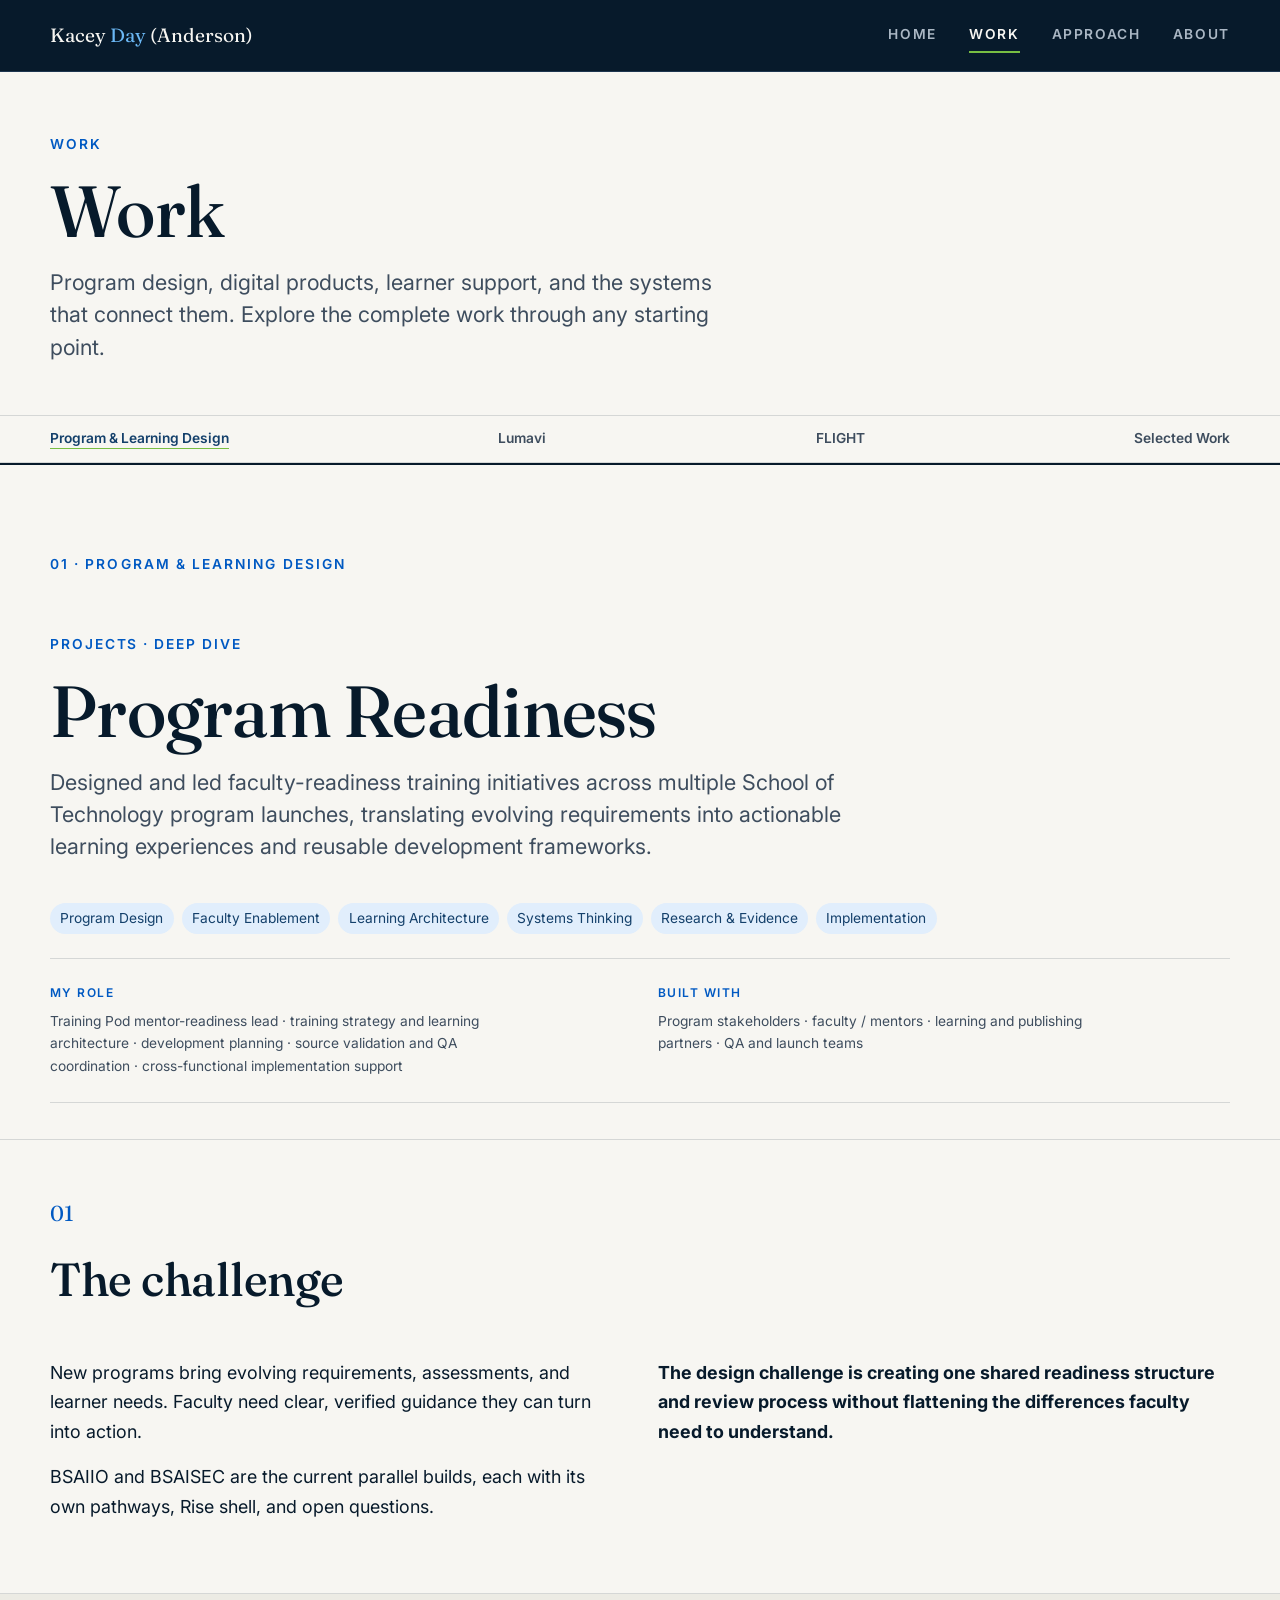
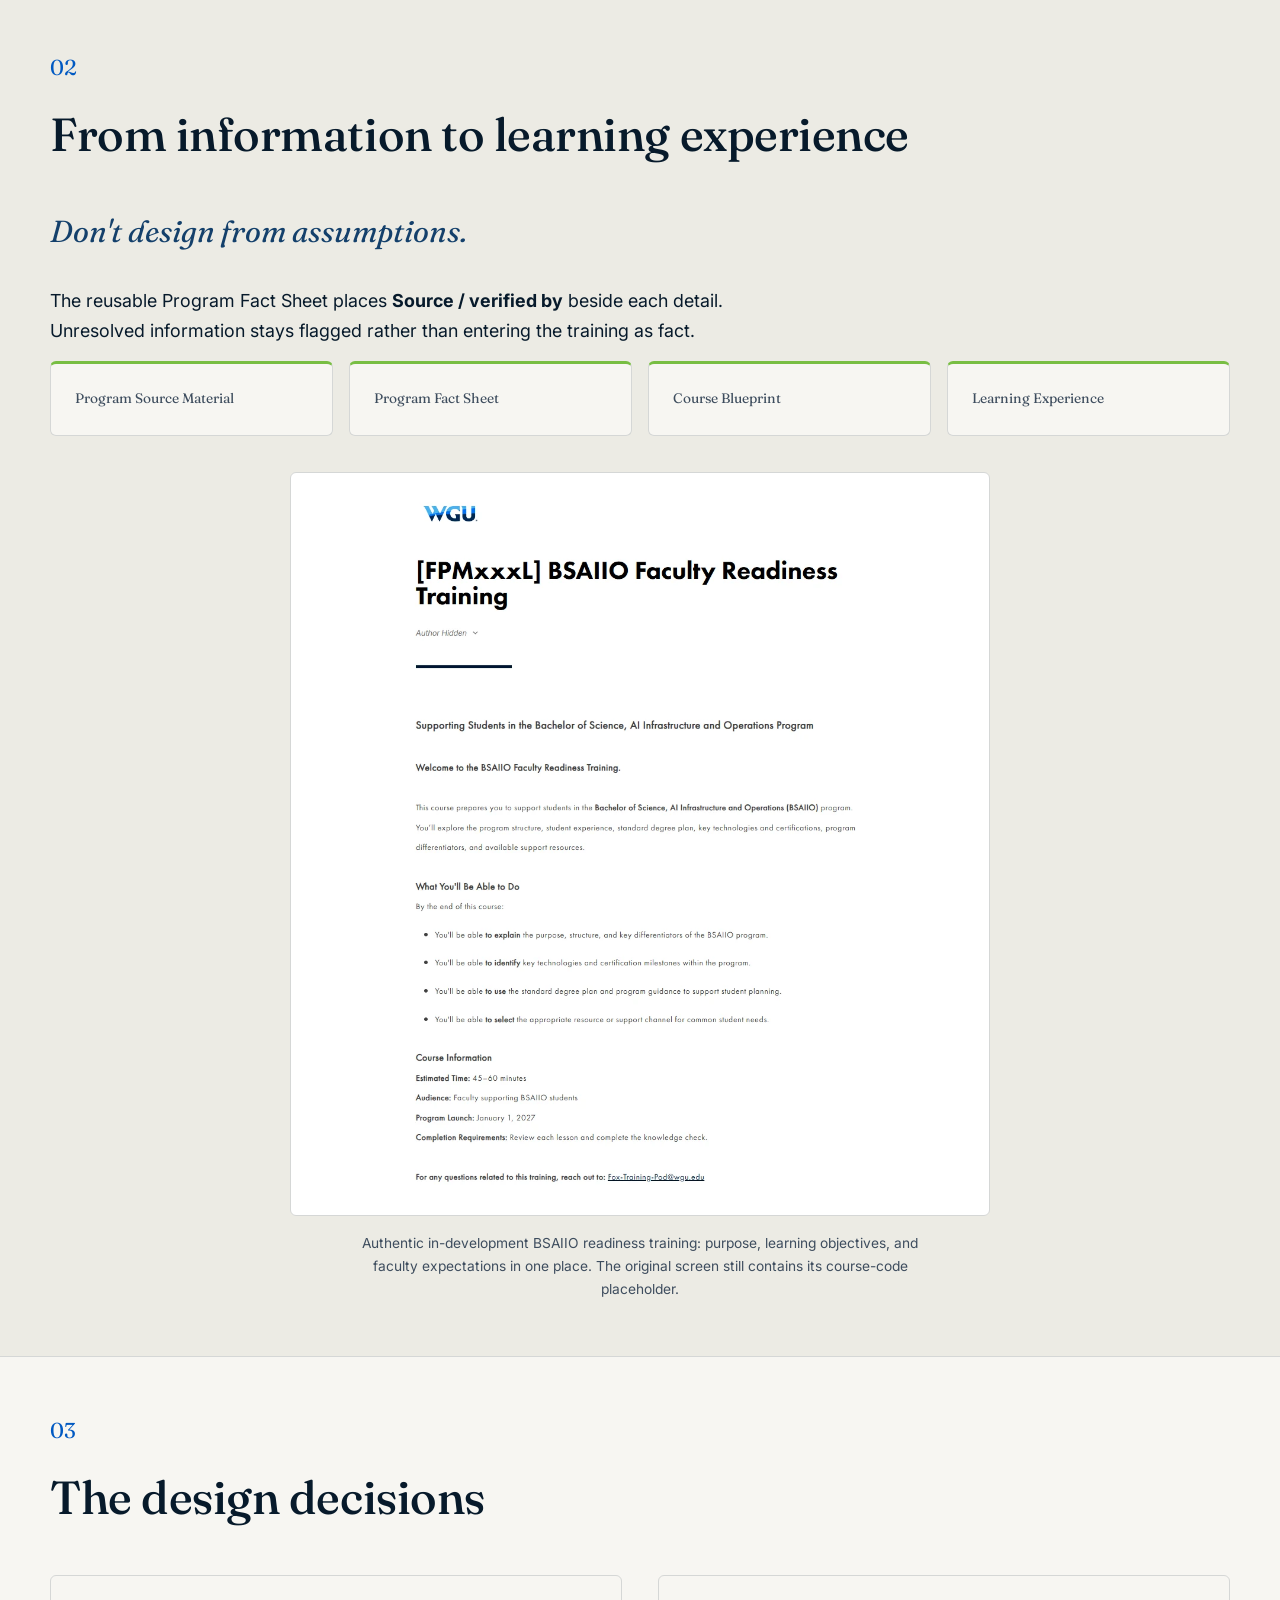
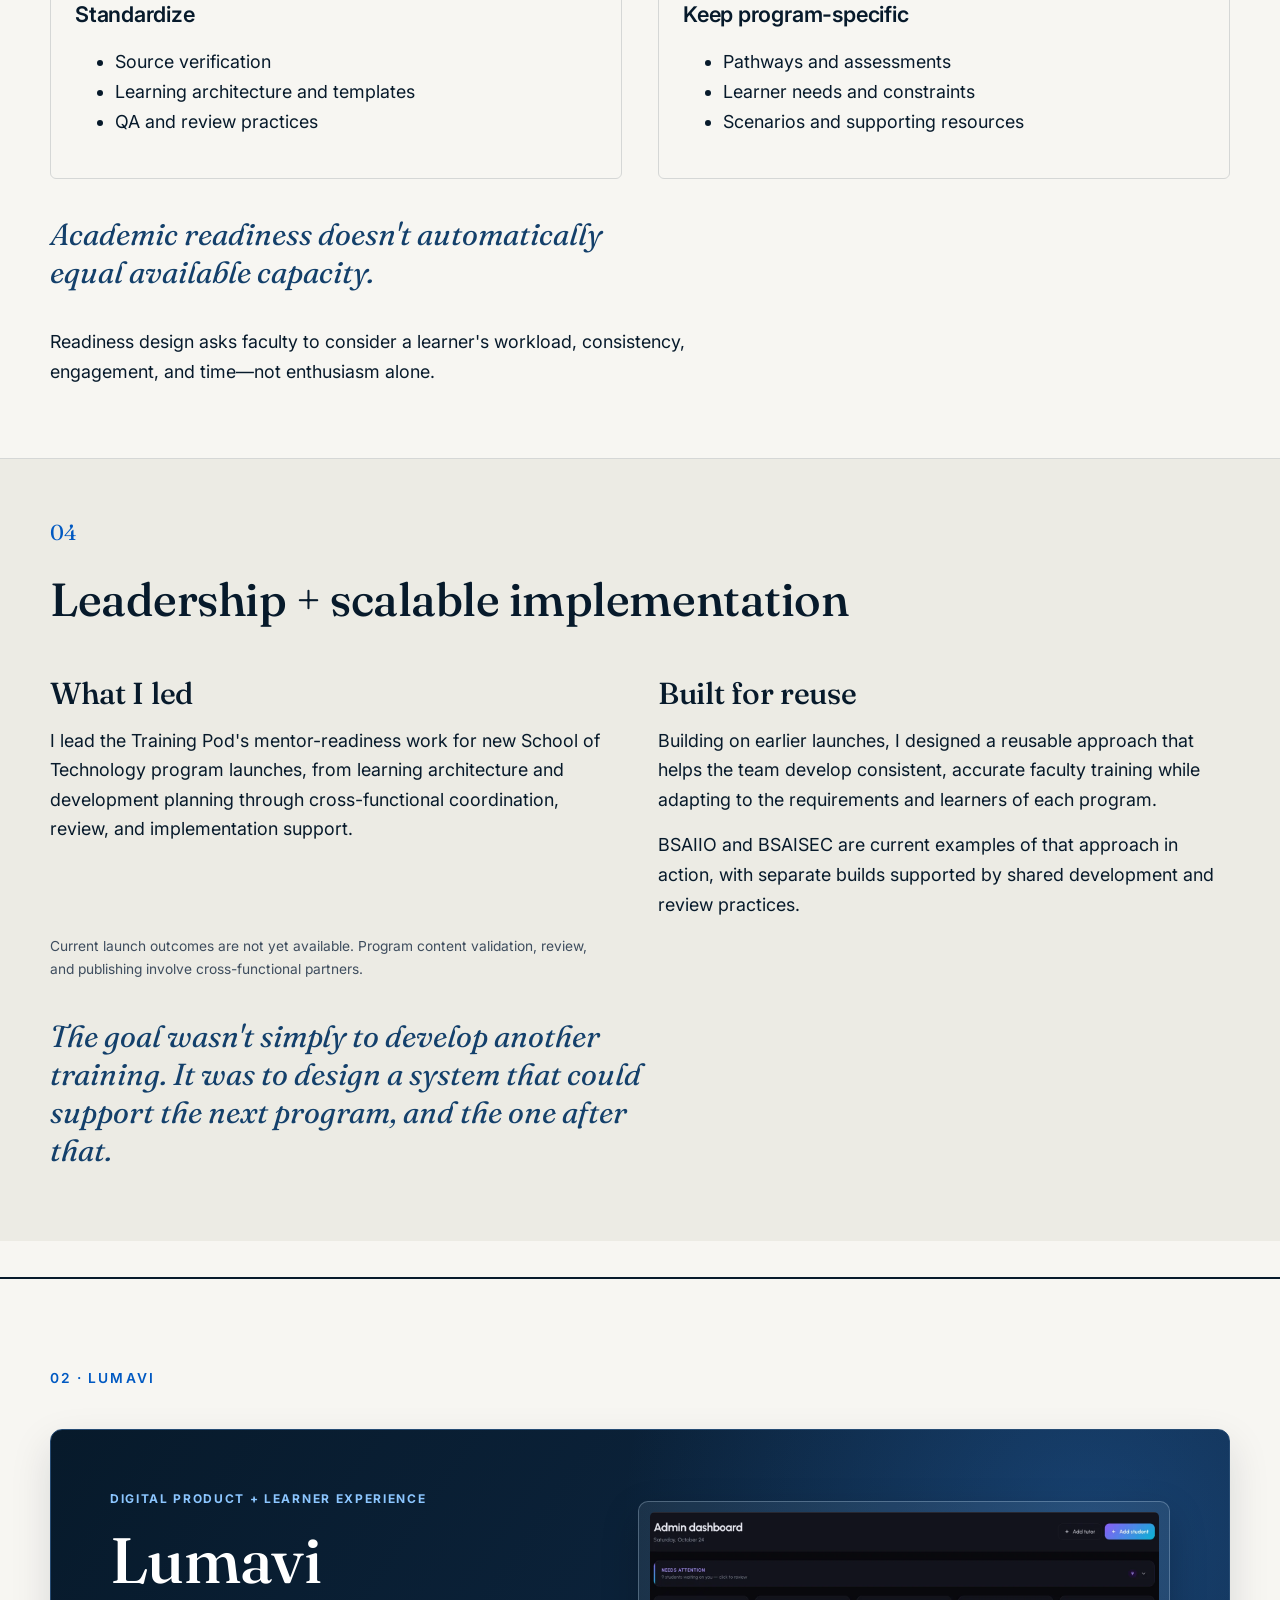
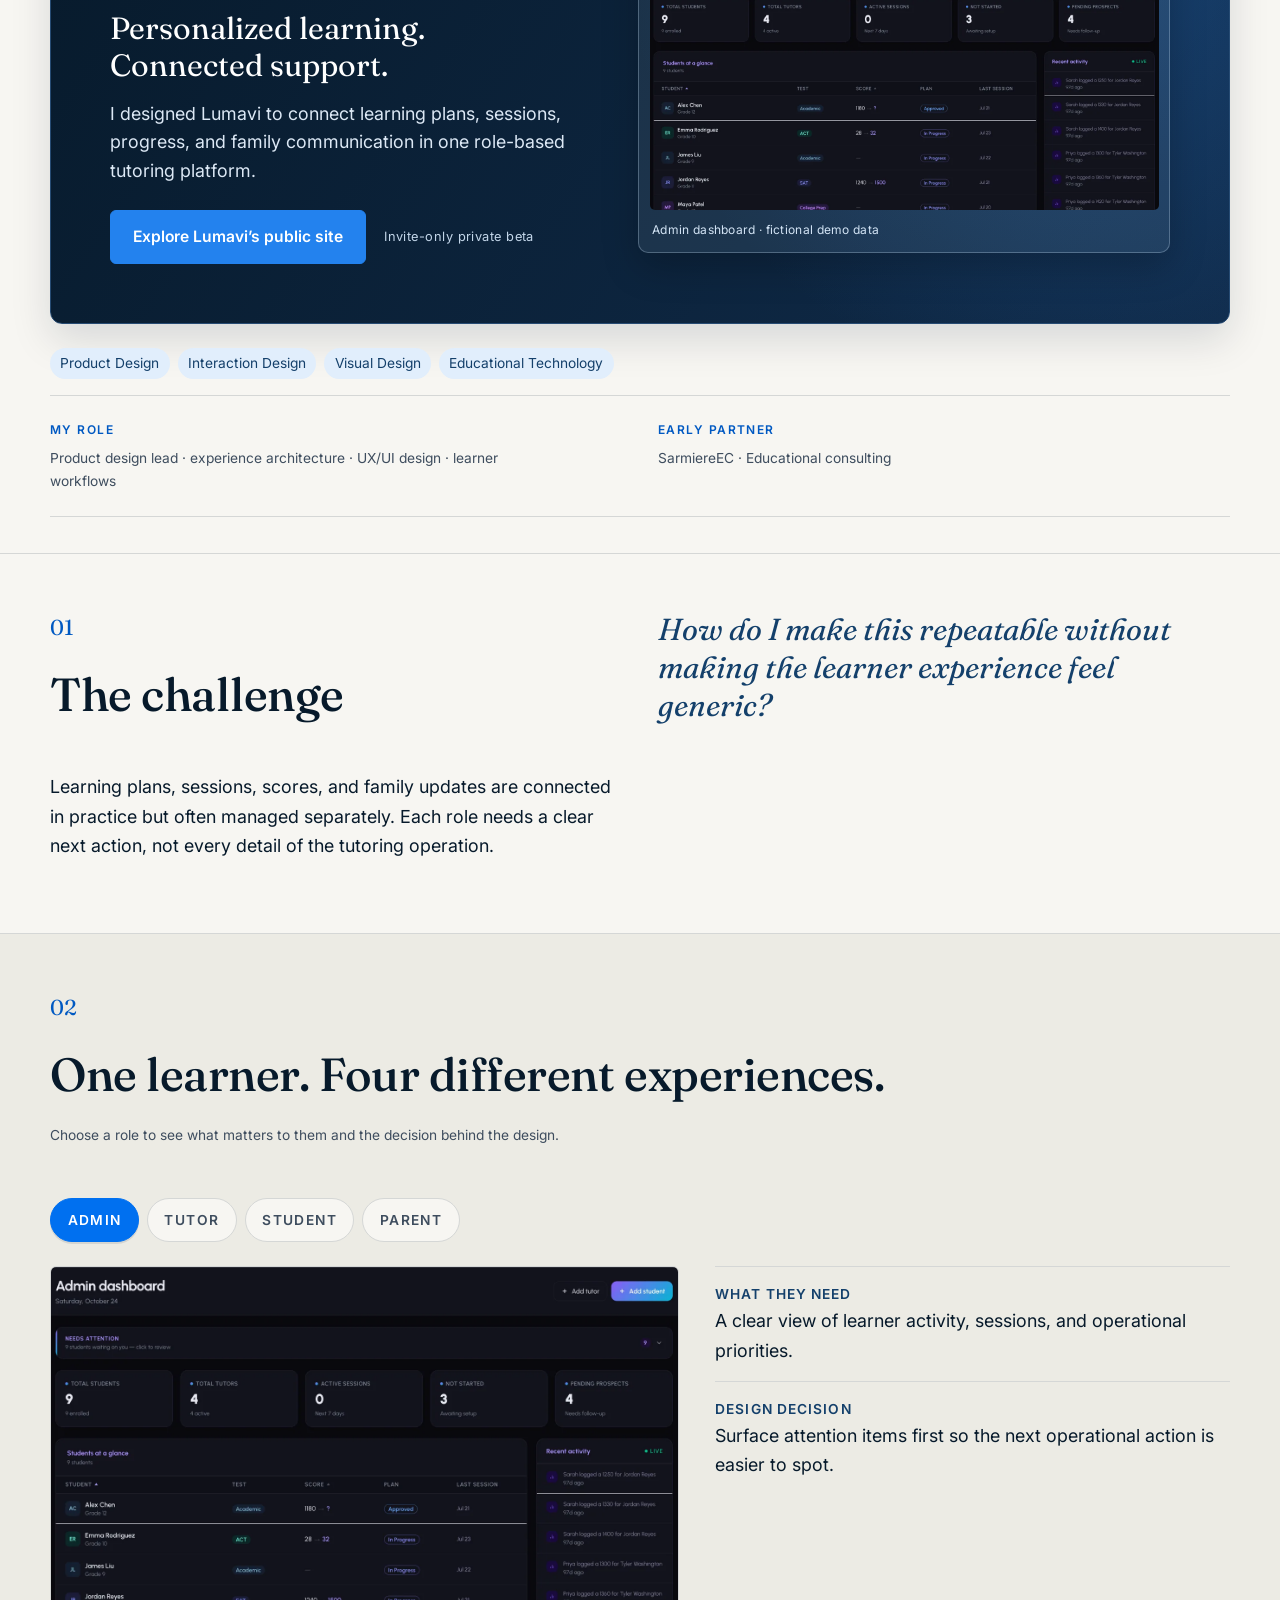
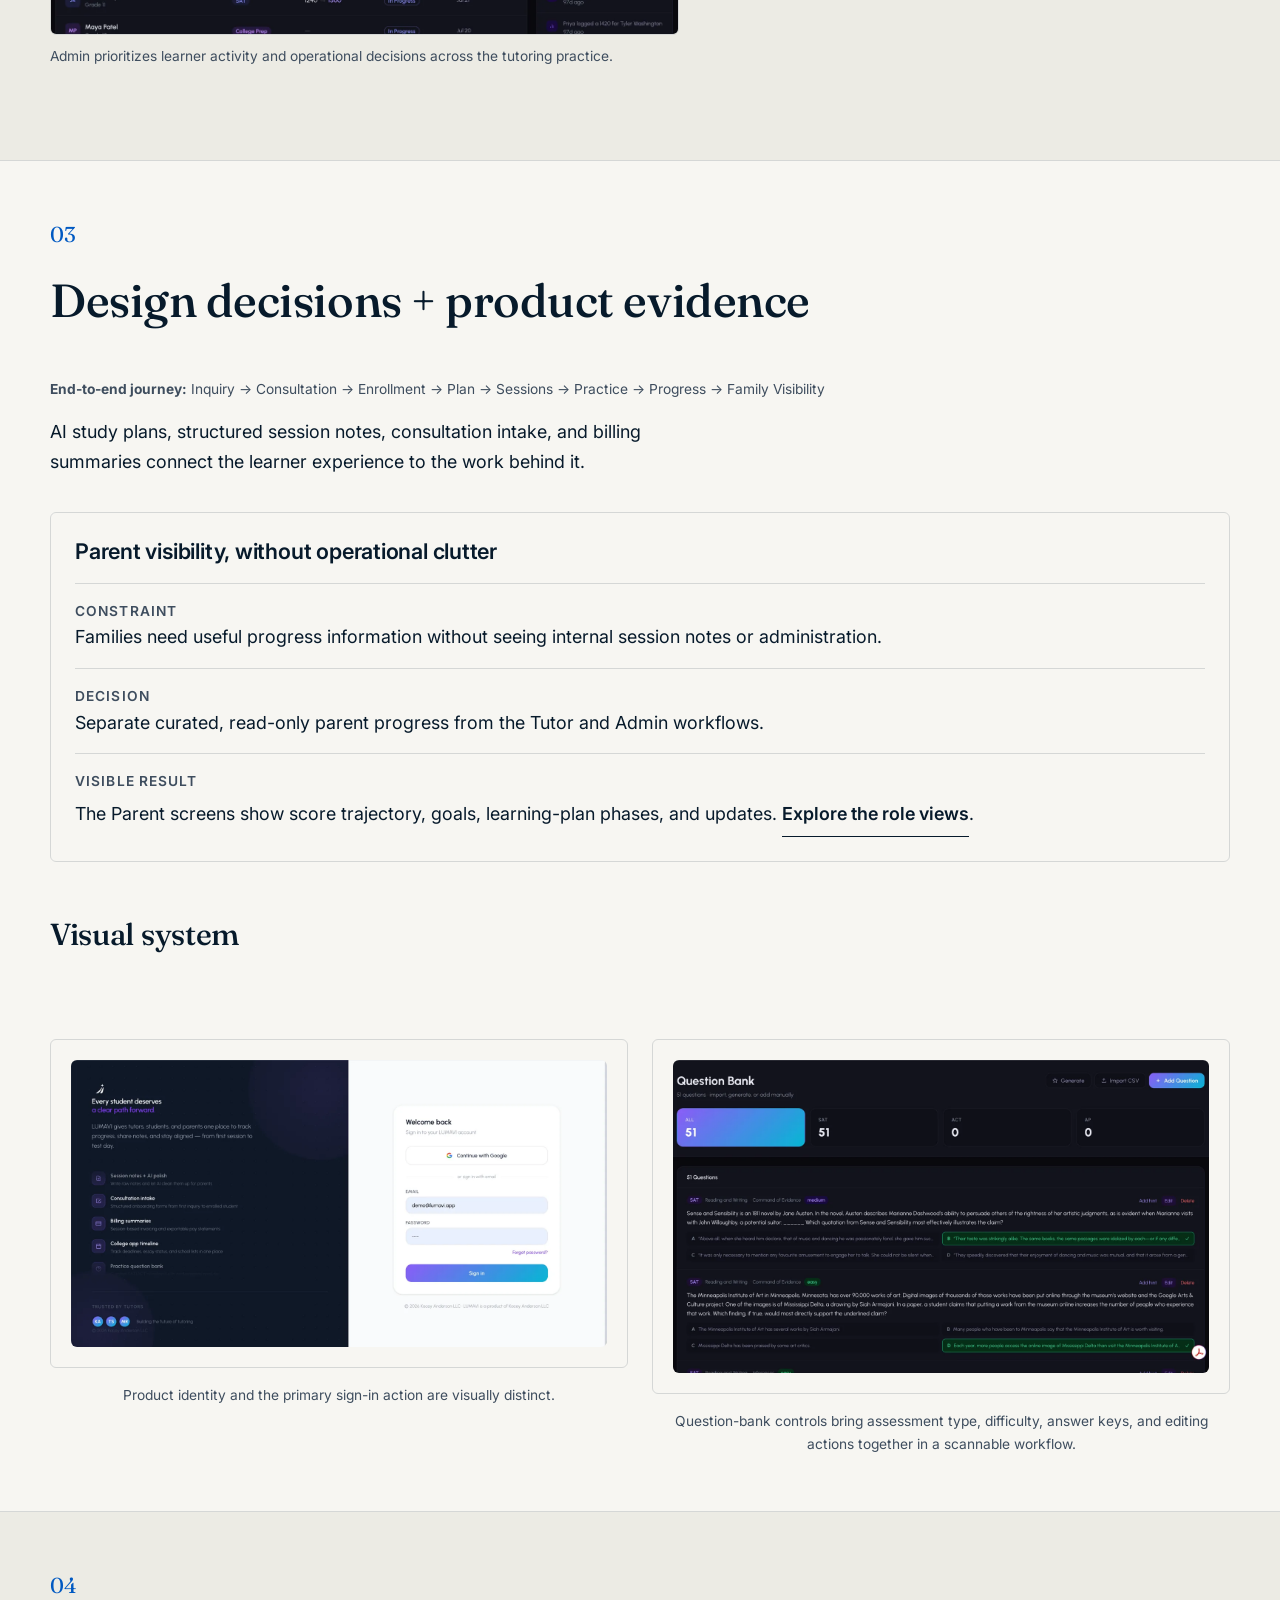
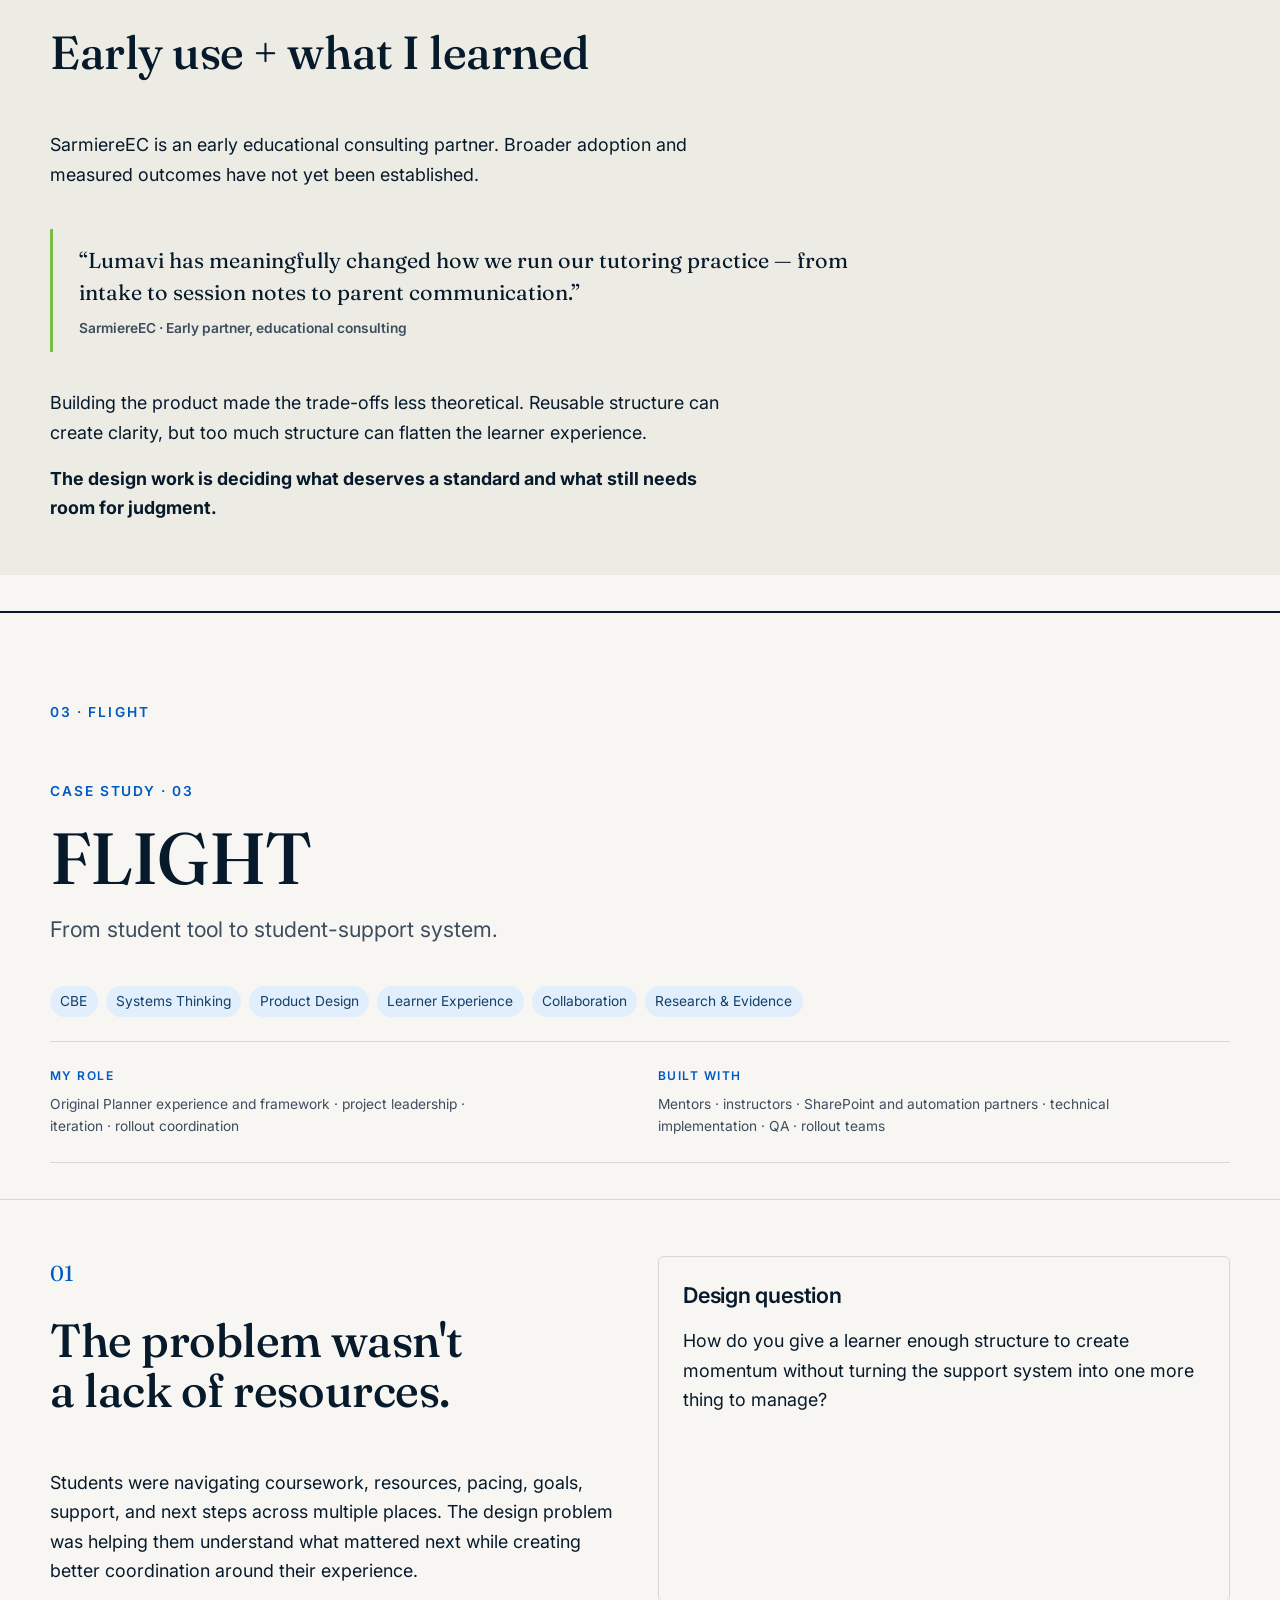
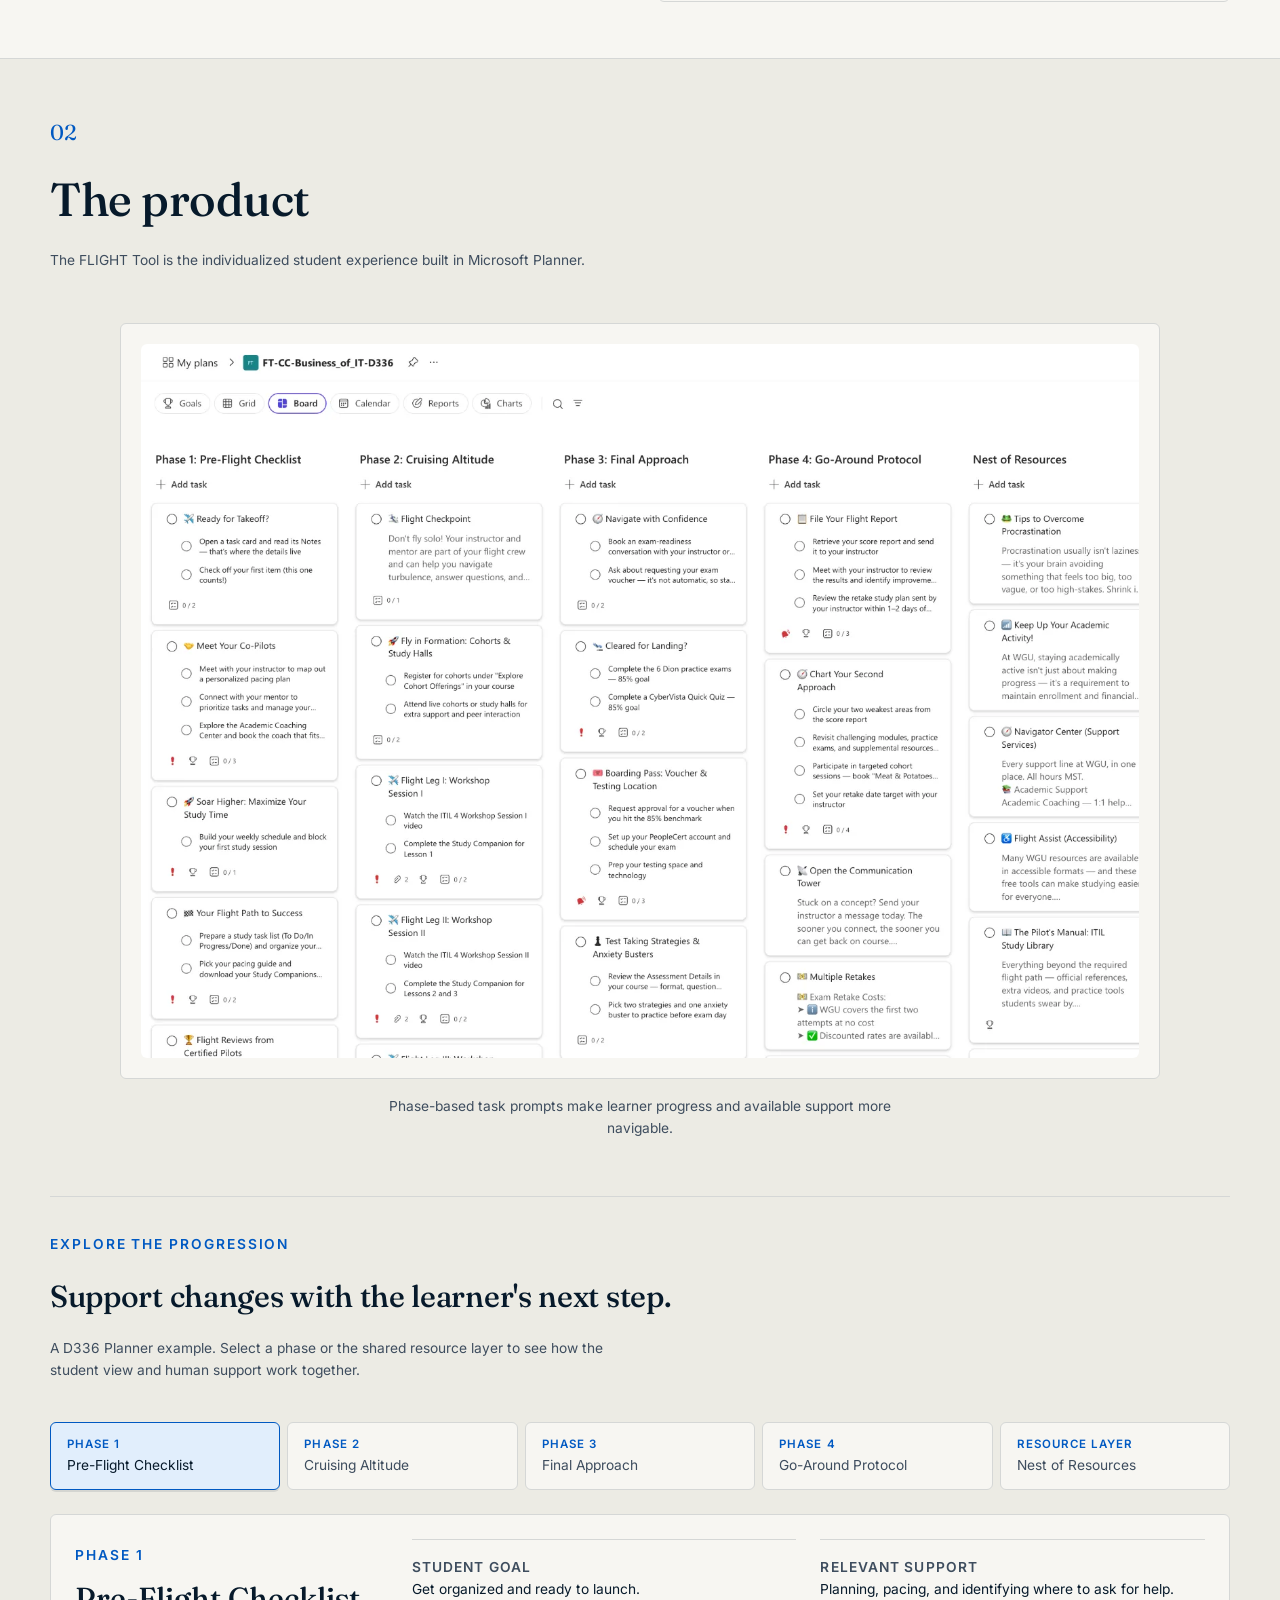
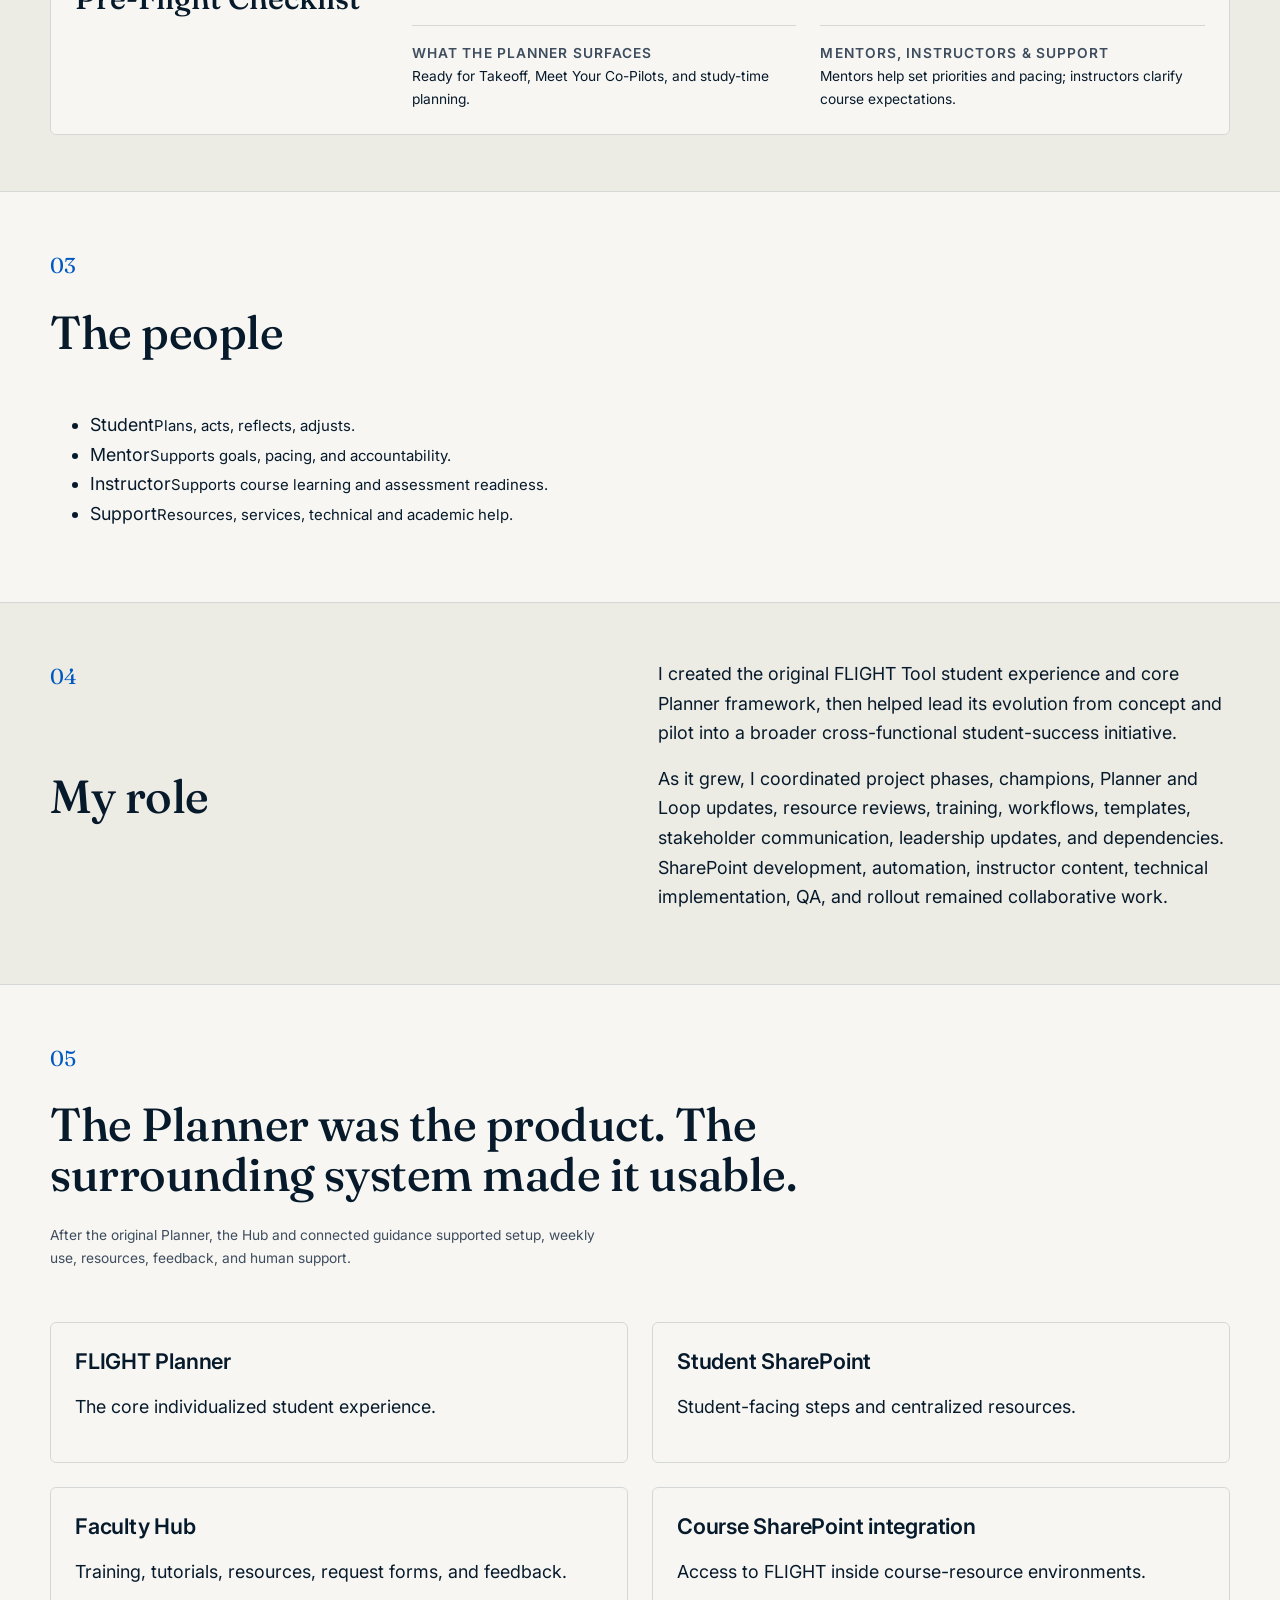
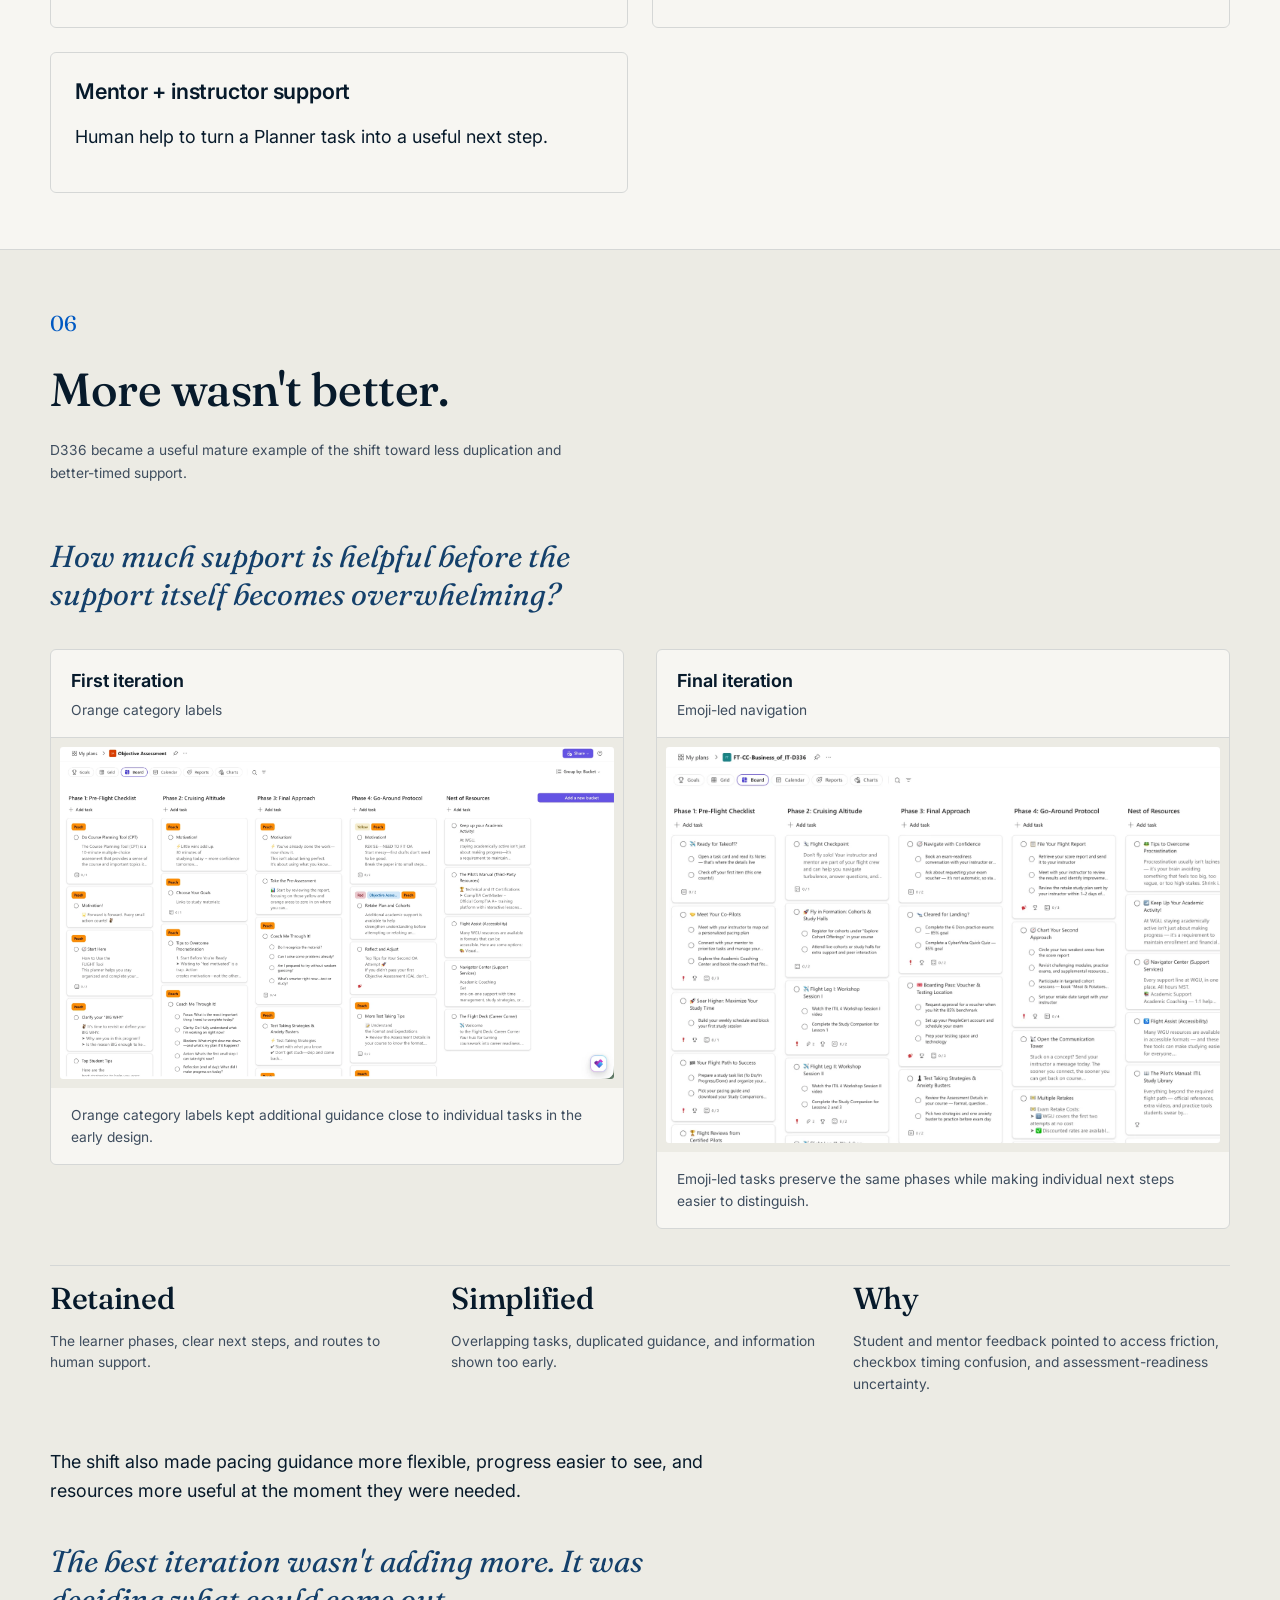
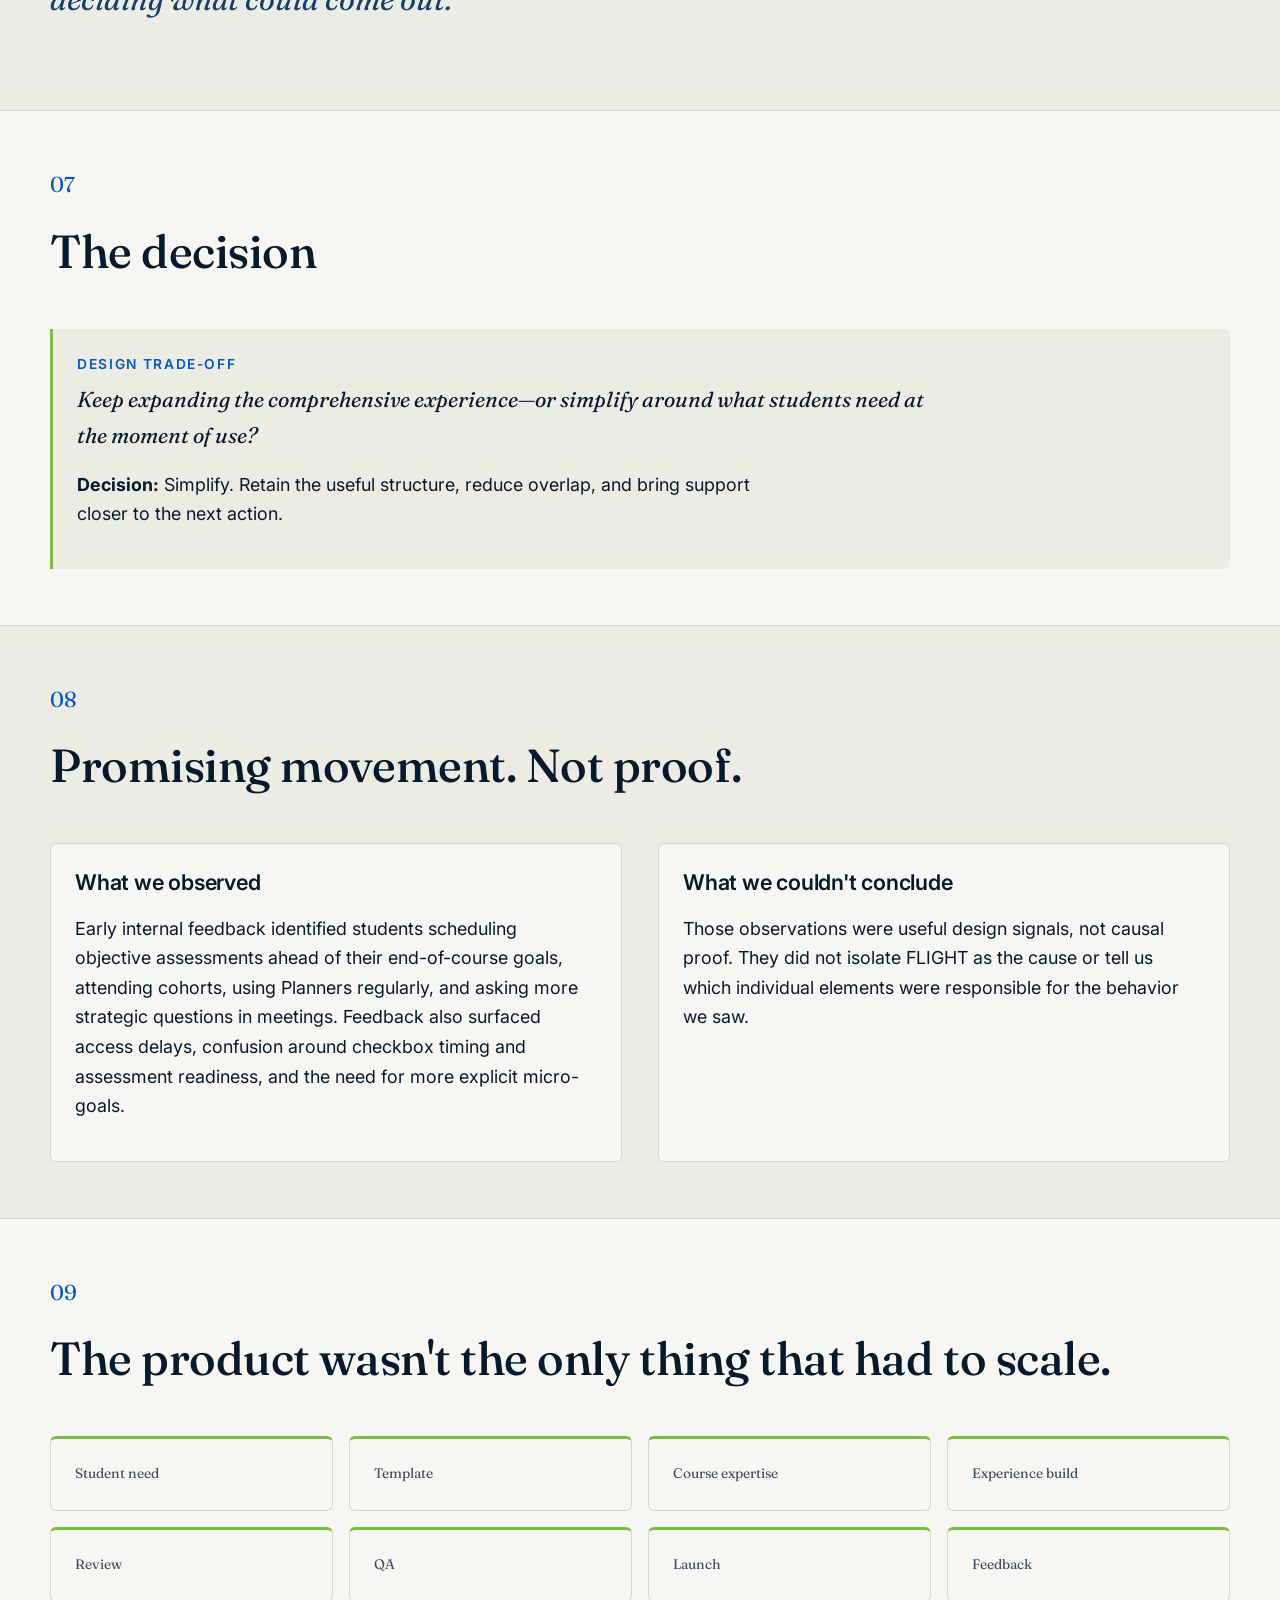
==== work/index.html @ 4b240e49 "Balance Lumavi Parent imagery and refresh cached Work page styles" ====
<!doctype html><html lang="en"><head><meta charset="utf-8"><meta name="viewport" content="width=device-width, initial-scale=1"><title>Work · Kacey Day (Anderson)</title><meta name="description" content="Complete work by Kacey Day (Anderson) in educational program design, Lumavi product design, FLIGHT, and selected learning experiences."><link rel="preconnect" href="https://fonts.googleapis.com"><link rel="preconnect" href="https://fonts.gstatic.com" crossorigin><link href="https://fonts.googleapis.com/css2?family=Fraunces:ital,opsz,wght@0,9..144,400;0,9..144,500;1,9..144,400&family=Inter:wght@400;500;600&display=swap" rel="stylesheet"><link rel="stylesheet" href="../assets/styles.css?v=275a5cec9540"></head><body class="work-page"><a class="skip-link" href="#main">Skip to content</a><header class="site-header" id="top"><div class="wrap site-header__inner"><a class="brand" href="../index.html" aria-label="Kacey Day (Anderson), home">Kacey <span>Day</span> (Anderson)</a><nav class="nav" aria-label="Primary"><a href="../index.html">Home</a><a href="../work/index.html" aria-current="page">Work</a><a href="../approach.html">Approach</a><a href="../about.html">About</a></nav></div></header><main id="main" tabindex="-1"><section class="work-intro" id="work-top"><div class="wrap"><p class="eyebrow">Work</p><h1>Work</h1><p class="lede">Program design, digital products, learner support, and the systems that connect them. Explore the complete work through any starting point.</p></div></section>
<nav class="work-jump-nav" aria-label="Work sections"><div class="wrap work-jump-nav__inner">
<a href="#program-learning-design">Program &amp; Learning Design</a>
<a href="#lumavi">Lumavi</a>
<a href="#flight">FLIGHT</a>
<a href="#selected-work">Selected Work</a>
</div></nav>
<article class="portfolio-project" id="program-learning-design" aria-label="Program &amp; Learning Design">
<div class="project-divider"><div class="wrap"><p class="project-divider__index">01 · PROGRAM &amp; LEARNING DESIGN</p></div></div>
<section class="case-hero"><div class="wrap"><p class="eyebrow">Projects · Deep Dive</p><h2 class="consolidated-case-title">Program Readiness</h2><p class="lede">Designed and led faculty-readiness training initiatives across multiple School of Technology program launches, translating evolving requirements into actionable learning experiences and reusable development frameworks.</p><div class="case-meta"><ul class="tags"><li>Program Design</li><li>Faculty Enablement</li><li>Learning Architecture</li><li>Systems Thinking</li><li>Research &amp; Evidence</li><li>Implementation</li></ul></div></div></section>
<div class="wrap project-context" id="pr-role"><div class="collaboration-grid"><div><p class="collaboration-label">My Role</p><p>Training Pod mentor-readiness lead · training strategy and learning architecture · development planning · source validation and QA coordination · cross-functional implementation support</p></div><div><p class="collaboration-label">Built With</p><p>Program stakeholders · faculty / mentors · learning and publishing partners · QA and launch teams</p></div></div></div>

<section class="case-section"><div class="wrap">
  <div class="case-section__head"><p class="case-section__num">01</p><h2>The challenge</h2></div>
  <div class="case-grid case-grid--2">
    <div><p>New programs bring evolving requirements, assessments, and learner needs. Faculty need clear, verified guidance they can turn into action.</p><p>BSAIIO and BSAISEC are the current parallel builds, each with its own pathways, Rise shell, and open questions.</p></div>
    <div><p><strong>The design challenge is creating one shared readiness structure and review process without flattening the differences faculty need to understand.</strong></p></div>
  </div>
</div></section>

<section class="case-section section--wash"><div class="wrap">
  <div class="case-section__head"><p class="case-section__num">02</p><h2 id="pr-source-truth">From information to learning experience</h2></div>
  <p class="pullline">Don't design from assumptions.</p>
  <p>The reusable Program Fact Sheet places <strong>Source / verified by</strong> beside each detail. Unresolved information stays flagged rather than entering the training as fact.</p>
  <ol class="track track--four" id="pr-architecture" aria-label="Faculty-readiness learning architecture">
    <li><p class="track__name">Program Source Material</p></li>
    <li><p class="track__name">Program Fact Sheet</p></li>
    <li><p class="track__name">Course Blueprint</p></li>
    <li><p class="track__name">Learning Experience</p></li>
  </ol>
  <figure class="figure artifact-figure training-evidence" id="pr-training-example">
    <div class="figure__frame artifact-frame"><a class="artifact-fullscreen" href="../assets/media/bsaiio-readiness-training-authentic.webp" target="_blank" rel="noopener" aria-label="Open full BSAIIO faculty-readiness course page"><img src="../assets/media/bsaiio-readiness-training-authentic.webp" width="1111" height="1186" loading="lazy" alt="Authentic in-development BSAIIO Faculty Readiness Training page showing the program introduction, four learning objectives, completion time, audience, and support contact"></a></div>
    <figcaption>Authentic in-development BSAIIO readiness training: purpose, learning objectives, and faculty expectations in one place. The original screen still contains its course-code placeholder.</figcaption>
  </figure>
</div></section>

<section class="case-section"><div class="wrap">
  <div class="case-section__head"><p class="case-section__num">03</p><h2 id="pr-framework">The design decisions</h2></div>
  <div class="case-grid case-grid--2">
    <div class="card"><h3>Standardize</h3><ul class="changes">
      <li>Source verification</li>
      <li>Learning architecture and templates</li>
      <li>QA and review practices</li>
    </ul></div>
    <div class="card"><h3>Keep program-specific</h3><ul class="changes">
      <li>Pathways and assessments</li>
      <li>Learner needs and constraints</li>
      <li>Scenarios and supporting resources</li>
    </ul></div>
  </div>
  <p class="pullline">Academic readiness doesn't automatically equal available capacity.</p>
  <p>Readiness design asks faculty to consider a learner's workload, consistency, engagement, and time—not enthusiasm alone.</p>
</div></section>

<section class="case-section section--wash"><div class="wrap">
  <div class="case-section__head"><p class="case-section__num">04</p><h2 id="pr-quality">Leadership + scalable implementation</h2></div>
  <div class="case-grid case-grid--2">
    <div>
      <h3>What I led</h3>
      <p>I lead the Training Pod's mentor-readiness work for new School of Technology program launches, from learning architecture and development planning through cross-functional coordination, review, and implementation support.</p>
    </div>
    <div>
      <h3>Built for reuse</h3>
      <p>Building on earlier launches, I designed a reusable approach that helps the team develop consistent, accurate faculty training while adapting to the requirements and learners of each program.</p>
      <p>BSAIIO and BSAISEC are current examples of that approach in action, with separate builds supported by shared development and review practices.</p>
    </div>
  </div>
  <p class="quiet-note">Current launch outcomes are not yet available. Program content validation, review, and publishing involve cross-functional partners.</p>
  <p class="pullline">The goal wasn't simply to develop another training. It was to design a system that could support the next program, and the one after that.</p>
</div></section>
</article>

<article class="portfolio-project" id="lumavi" aria-label="Lumavi">
<div class="project-divider"><div class="wrap"><p class="project-divider__index">02 · LUMAVI</p></div></div>
<section class="case-hero lumavi-hero"><div class="wrap">
<div class="lumavi-hero__panel">
  <div class="lumavi-hero__layout">
    <div class="lumavi-hero__copy">
      <p class="lumavi-hero__eyebrow">Digital Product + Learner Experience</p>
      <h2 class="consolidated-case-title">Lumavi</h2>
      <p class="lumavi-hero__statement">Personalized learning. Connected support.</p>
      <p class="lumavi-hero__description">I designed Lumavi to connect learning plans, sessions, progress, and family communication in one role-based tutoring platform.</p>
      <div class="lumavi-hero__actions">
        <a class="btn" href="https://lumavi.app" target="_blank" rel="noopener">Explore Lumavi’s public site</a>
        <span class="lumavi-hero__status">Invite-only private beta</span>
      </div>
    </div>
    <figure class="lumavi-hero__visual">
      <a href="../assets/media/lumavi-admin-focus.webp" target="_blank" rel="noopener" aria-label="Open the authentic Lumavi Admin dashboard at full size">
        <img src="../assets/media/lumavi-admin-focus.webp" width="1450" height="848" loading="lazy" alt="Authentic Lumavi Admin dashboard with attention items and learner activity, populated with fictional demo data">
      </a>
      <figcaption>Admin dashboard · fictional demo data</figcaption>
    </figure>
  </div>
</div>
<ul class="tags lumavi-hero__tags" aria-label="Product design capabilities"><li>Product Design</li><li>Interaction Design</li><li>Visual Design</li><li>Educational Technology</li></ul>
</div></section>
<div class="wrap project-context"><div class="collaboration-grid"><div><p class="collaboration-label">My Role</p><p>Product design lead · experience architecture · UX/UI design · learner workflows</p></div><div><p class="collaboration-label">Early Partner</p><p>SarmiereEC · Educational consulting</p></div></div></div>
<section class="case-section"><div class="wrap case-grid case-grid--2">
<div><div class="case-section__head"><p class="case-section__num">01</p><h2>The challenge</h2></div><p>Learning plans, sessions, scores, and family updates are connected in practice but often managed separately. Each role needs a clear next action, not every detail of the tutoring operation.</p></div>
<div><p class="pullline" style="margin-top:0">How do I make this repeatable without making the learner experience feel generic?</p></div>
</div></section>
<section class="case-section section--wash"><div class="wrap">
<div class="case-section__head"><p class="case-section__num">02</p><h2 id="lumavi-roles">One learner. Four different experiences.</h2><p class="quiet-note">Choose a role to see what matters to them and the decision behind the design.</p></div>
<div class="role-tabs" role="tablist" id="role-tabs"><button role="tab" id="tab-admin" aria-controls="panel-admin" aria-selected="true">Admin</button><button role="tab" id="tab-tutor" aria-controls="panel-tutor" aria-selected="false" tabindex="-1">Tutor</button><button role="tab" id="tab-student" aria-controls="panel-student" aria-selected="false" tabindex="-1">Student</button><button role="tab" id="tab-parent" aria-controls="panel-parent" aria-selected="false" tabindex="-1">Parent</button></div>
<div class="role-panel" role="tabpanel" id="panel-admin" aria-labelledby="tab-admin"><figure class="role-evidence"><img src="../assets/media/lumavi-admin-focus.webp" width="1450" height="848" alt="Lumavi Admin dashboard showing attention items, operational summaries, and a student overview using fictional demo data" loading="lazy"><figcaption>Admin prioritizes learner activity and operational decisions across the tutoring practice.</figcaption></figure><dl class="role-facts"><div><dt>What they need</dt><dd>A clear view of learner activity, sessions, and operational priorities.</dd></div><div><dt>Design decision</dt><dd>Surface attention items first so the next operational action is easier to spot.</dd></div></dl></div>
<div class="role-panel" role="tabpanel" id="panel-tutor" aria-labelledby="tab-tutor" hidden><figure class="role-evidence"><a class="artifact-fullscreen" href="../assets/media/lumavi-tutor-focus.webp" target="_blank" rel="noopener" aria-label="Open full-size Lumavi Tutor dashboard"><img src="../assets/media/lumavi-tutor-focus.webp" width="1450" height="848" alt="Lumavi Tutor dashboard with session overview, weekly activity, student list, question bank shortcut, and pay export" loading="lazy"></a><figcaption>The tutor overview keeps daily sessions, weekly activity, and frequently used tools in one place.</figcaption></figure><dl class="role-facts"><div><dt>What they need</dt><dd>Learner context, recent notes, and the tools used during a session.</dd></div><div><dt>Design decision</dt><dd>Keep session activity and frequently used tools close together so continuity does not depend on memory.</dd></div></dl></div>
<div class="role-panel" role="tabpanel" id="panel-student" aria-labelledby="tab-student" hidden><figure class="role-evidence"><img src="../assets/media/lumavi-student-focus.webp" width="1203" height="1097" alt="Lumavi Student dashboard showing a fictional learner’s SAT goal progress and next actions" loading="lazy"><figcaption>The student view makes progress and the next step visible without exposing internal administration.</figcaption></figure><dl class="role-facts"><div><dt>What they need</dt><dd>An understandable view of progress and what to work on next.</dd></div><div><dt>Design decision</dt><dd>Prioritize score goals, progress, and a clear next step without exposing internal administration.</dd></div></dl></div>
<div class="role-panel" role="tabpanel" id="panel-parent" aria-labelledby="tab-parent" hidden>
<figure class="role-evidence parent-overview"><a class="artifact-fullscreen" href="../assets/media/lumavi-parent-overview-focus.webp" target="_blank" rel="noopener" aria-label="Open the full Lumavi Parent portal screenshot"><img src="../assets/media/lumavi-parent-overview-focus.webp" width="1016" height="1058" loading="lazy" alt="Lumavi Parent portal read-only preview showing a learner's current score, test goal, score gain, and family-facing update area"></a><figcaption>Parent-facing progress makes the score trajectory and updates understandable without exposing internal tutoring records.</figcaption></figure>
<div class="parent-details">
<dl class="role-facts"><div><dt>What they need</dt><dd>A trustworthy picture of progress without access to internal tutoring notes.</dd></div><div><dt>Design decision</dt><dd>Use curated, read-only progress and learning-plan views rather than showing the full tutoring workflow.</dd></div></dl>
<figure class="role-evidence parent-progress"><a class="artifact-fullscreen" href="../assets/media/lumavi-parent-progress-focus.webp" target="_blank" rel="noopener" aria-label="Open the full Lumavi Parent plan view screenshot"><img src="../assets/media/lumavi-parent-progress-focus.webp" width="1008" height="1086" loading="lazy" alt="Lumavi Parent view showing SAT score progression, a five-phase learning plan, and current learning focus"></a><figcaption>A closer look at the learning plan shows where the learner is now and what comes next.</figcaption></figure>
</div></div>
</div></section>
<section class="case-section"><div class="wrap">
<div class="case-section__head"><p class="case-section__num">03</p><h2 id="lumavi-architecture">Design decisions + product evidence</h2></div>
<p class="quiet-note" style="max-width:none"><strong>End-to-end journey:</strong> Inquiry → Consultation → Enrollment → Plan → Sessions → Practice → Progress → Family Visibility</p>
<p>AI study plans, structured session notes, consultation intake, and billing summaries connect the learner experience to the work behind it.</p>
<div class="card" id="lumavi-decision" style="margin-top:var(--space-4)">
<h3>Parent visibility, without operational clutter</h3>
<dl class="role-facts">
<div><dt>Constraint</dt><dd>Families need useful progress information without seeing internal session notes or administration.</dd></div>
<div><dt>Decision</dt><dd>Separate curated, read-only parent progress from the Tutor and Admin workflows.</dd></div>
<div><dt>Visible result</dt><dd>The Parent screens show score trajectory, goals, learning-plan phases, and updates. <a class="text-link" href="#lumavi-roles">Explore the role views</a>.</dd></div>
</dl></div>
<div class="case-section__head" style="margin-top:var(--space-5)"><h3>Visual system</h3></div>
<div class="media-pair">
<figure class="figure artifact-figure"><div class="figure__frame artifact-frame"><img class="artifact-shot" src="../assets/media/lumavi-login-focus.webp" width="1450" height="778" alt="Lumavi sign-in view showing brand messaging, Google sign-in, and email and password fields" loading="lazy"></div><figcaption>Product identity and the primary sign-in action are visually distinct.</figcaption></figure>
<figure class="figure artifact-figure"><div class="figure__frame artifact-frame"><a class="artifact-fullscreen" href="../assets/media/lumavi-question-bank-focus.webp" target="_blank" rel="noopener" aria-label="Open the full Lumavi Question Bank screenshot"><img class="artifact-shot" src="../assets/media/lumavi-question-bank-focus.webp" width="1450" height="848" alt="Lumavi Admin Question Bank with SAT, ACT, and AP categories, question difficulty labels, correct answers, and add or import actions" loading="lazy"></a></div><figcaption>Question-bank controls bring assessment type, difficulty, answer keys, and editing actions together in a scannable workflow.</figcaption></figure>
</div>
</div></section>
<section class="case-section section--wash"><div class="wrap">
<div class="case-section__head"><p class="case-section__num">04</p><h2 id="lumavi-use">Early use + what I learned</h2></div>
<p>SarmiereEC is an early educational consulting partner. Broader adoption and measured outcomes have not yet been established.</p>
<div class="partner-quote"><blockquote>“Lumavi has meaningfully changed how we run our tutoring practice — from intake to session notes to parent communication.”<cite>SarmiereEC · Early partner, educational consulting</cite></blockquote></div>
<p style="margin-top:var(--space-4)">Building the product made the trade-offs less theoretical. Reusable structure can create clarity, but too much structure can flatten the learner experience.</p>
<p><strong>The design work is deciding what deserves a standard and what still needs room for judgment.</strong></p>
</div></section>
</article>

<article class="portfolio-project" id="flight" aria-label="FLIGHT">
<div class="project-divider"><div class="wrap"><p class="project-divider__index">03 · FLIGHT</p></div></div>
<section class="case-hero"><div class="wrap"><p class="eyebrow">Case Study · 03</p><h2 class="consolidated-case-title">FLIGHT</h2><p class="lede">From student tool to student-support system.</p><div class="case-meta"><ul class="tags"><li>CBE</li><li>Systems Thinking</li><li>Product Design</li><li>Learner Experience</li><li>Collaboration</li><li>Research &amp; Evidence</li></ul></div></div></section>
<div class="wrap project-context"><div class="collaboration-grid"><div><p class="collaboration-label">My Role</p><p>Original Planner experience and framework · project leadership · iteration · rollout coordination</p></div><div><p class="collaboration-label">Built With</p><p>Mentors · instructors · SharePoint and automation partners · technical implementation · QA · rollout teams</p></div></div></div>
<section class="case-section"><div class="wrap case-grid case-grid--2"><div><div class="case-section__head"><p class="case-section__num">01</p><h2>The problem wasn't a lack of resources.</h2></div><p>Students were navigating coursework, resources, pacing, goals, support, and next steps across multiple places. The design problem was helping them understand what mattered next while creating better coordination around their experience.</p></div><div class="card"><h3>Design question</h3><p>How do you give a learner enough structure to create momentum without turning the support system into one more thing to manage?</p></div></div></section>
<section class="case-section section--wash"><div class="wrap"><div class="case-section__head"><p class="case-section__num">02</p><h2 id="flight-product">The product</h2><p class="quiet-note">The FLIGHT Tool is the individualized student experience built in Microsoft Planner.</p></div><figure class="figure artifact-figure"><div class="figure__frame artifact-frame"><a class="artifact-fullscreen" href="../assets/media/flight-final-focus.webp" target="_blank" rel="noopener" aria-label="Open full-size FLIGHT Planner"><img class="artifact-shot" src="../assets/media/flight-final-focus.webp" alt="Final iteration of the FLIGHT Planner in Microsoft Planner, with emoji-led task names across the five buckets" loading="lazy" width="1472" height="1052"></a></div><figcaption>Phase-based task prompts make learner progress and available support more navigable.</figcaption></figure><div class="flight-explorer" aria-labelledby="flight-progression">
<div class="case-section__head"><p class="eyebrow">Explore the progression</p><h3 id="flight-progression">Support changes with the learner's next step.</h3><p class="quiet-note">A D336 Planner example. Select a phase or the shared resource layer to see how the student view and human support work together.</p></div>
<div class="phase-tabs" role="tablist" aria-label="FLIGHT Planner progression"><button type="button" role="tab" id="flight-tab-0" aria-controls="flight-panel-0" aria-selected="true" tabindex="0"><span>Phase 1</span>Pre-Flight Checklist</button><button type="button" role="tab" id="flight-tab-1" aria-controls="flight-panel-1" aria-selected="false" tabindex="-1"><span>Phase 2</span>Cruising Altitude</button><button type="button" role="tab" id="flight-tab-2" aria-controls="flight-panel-2" aria-selected="false" tabindex="-1"><span>Phase 3</span>Final Approach</button><button type="button" role="tab" id="flight-tab-3" aria-controls="flight-panel-3" aria-selected="false" tabindex="-1"><span>Phase 4</span>Go-Around Protocol</button><button type="button" role="tab" id="flight-tab-4" aria-controls="flight-panel-4" aria-selected="false" tabindex="-1"><span>Resource layer</span>Nest of Resources</button></div>
<div class="flight-panel" id="flight-panel-0" role="tabpanel" aria-labelledby="flight-tab-0" ><div class="flight-panel__intro"><p class="eyebrow">Phase 1</p><h4>Pre-Flight Checklist</h4></div><dl class="role-facts"><div><dt>Student goal</dt><dd>Get organized and ready to launch.</dd></div><div><dt>Relevant support</dt><dd>Planning, pacing, and identifying where to ask for help.</dd></div><div><dt>What the Planner surfaces</dt><dd>Ready for Takeoff, Meet Your Co-Pilots, and study-time planning.</dd></div><div><dt>Mentors, instructors &amp; support</dt><dd>Mentors help set priorities and pacing; instructors clarify course expectations.</dd></div></dl></div>
<div class="flight-panel" id="flight-panel-1" role="tabpanel" aria-labelledby="flight-tab-1" hidden><div class="flight-panel__intro"><p class="eyebrow">Phase 2</p><h4>Cruising Altitude</h4></div><dl class="role-facts"><div><dt>Student goal</dt><dd>Build steady study progress.</dd></div><div><dt>Relevant support</dt><dd>Cohorts, study halls, guided learning resources, and check-ins.</dd></div><div><dt>What the Planner surfaces</dt><dd>Flight Checkpoint, Fly in Formation, and workshop-session tasks.</dd></div><div><dt>Mentors, instructors &amp; support</dt><dd>Instructors support course learning while mentors support momentum and accountability.</dd></div></dl></div>
<div class="flight-panel" id="flight-panel-2" role="tabpanel" aria-labelledby="flight-tab-2" hidden><div class="flight-panel__intro"><p class="eyebrow">Phase 3</p><h4>Final Approach</h4></div><dl class="role-facts"><div><dt>Student goal</dt><dd>Prepare intentionally for the assessment.</dd></div><div><dt>Relevant support</dt><dd>Practice, readiness checks, exam logistics, and confidence-building strategies.</dd></div><div><dt>What the Planner surfaces</dt><dd>Navigate with Confidence, Cleared for Landing, and Boarding Pass tasks.</dd></div><div><dt>Mentors, instructors &amp; support</dt><dd>Instructors guide assessment readiness; mentors help coordinate a realistic next step.</dd></div></dl></div>
<div class="flight-panel" id="flight-panel-3" role="tabpanel" aria-labelledby="flight-tab-3" hidden><div class="flight-panel__intro"><p class="eyebrow">Phase 4</p><h4>Go-Around Protocol</h4></div><dl class="role-facts"><div><dt>Student goal</dt><dd>Reset and replan when the first approach does not work.</dd></div><div><dt>Relevant support</dt><dd>Score-report review, targeted practice, and a second-approach plan.</dd></div><div><dt>What the Planner surfaces</dt><dd>File Your Flight Report, Chart Your Second Approach, and communication guidance.</dd></div><div><dt>Mentors, instructors &amp; support</dt><dd>Instructors help target gaps; mentors help adjust the plan and stay connected.</dd></div></dl></div>
<div class="flight-panel" id="flight-panel-4" role="tabpanel" aria-labelledby="flight-tab-4" hidden><div class="flight-panel__intro"><p class="eyebrow">Resource layer</p><h4>Nest of Resources</h4></div><dl class="role-facts"><div><dt>Student goal</dt><dd>Find relevant help without losing the study plan.</dd></div><div><dt>Relevant support</dt><dd>Academic support, accessibility resources, study references, and service navigation.</dd></div><div><dt>What the Planner surfaces</dt><dd>Navigator Center, FLIGHT Assist, study library, and practical academic-activity guidance.</dd></div><div><dt>Mentors, instructors &amp; support</dt><dd>Support services, mentors, and instructors remain available at the point of need.</dd></div></dl></div>
</div></div></section>
<section class="case-section"><div class="wrap"><div class="case-section__head"><p class="case-section__num">03</p><h2>The people</h2></div><ul class="eco"><li>Student<small>Plans, acts, reflects, adjusts.</small></li><li>Mentor<small>Supports goals, pacing, and accountability.</small></li><li>Instructor<small>Supports course learning and assessment readiness.</small></li><li>Support<small>Resources, services, technical and academic help.</small></li></ul></div></section>
<section class="case-section section--wash"><div class="wrap case-grid case-grid--2"><div class="case-section__head"><p class="case-section__num">04</p><h2 id="flight-role">My role</h2></div><div><p>I created the original FLIGHT Tool student experience and core Planner framework, then helped lead its evolution from concept and pilot into a broader cross-functional student-success initiative.</p><p>As it grew, I coordinated project phases, champions, Planner and Loop updates, resource reviews, training, workflows, templates, stakeholder communication, leadership updates, and dependencies. SharePoint development, automation, instructor content, technical implementation, QA, and rollout remained collaborative work.</p></div></div></section>
<section class="case-section"><div class="wrap"><div class="case-section__head"><p class="case-section__num">05</p><h2>The Planner was the product. The surrounding system made it usable.</h2><p class="quiet-note">After the original Planner, the Hub and connected guidance supported setup, weekly use, resources, feedback, and human support.</p></div><div class="selected-grid"><div class="card"><h3>FLIGHT Planner</h3><p>The core individualized student experience.</p></div><div class="card"><h3>Student SharePoint</h3><p>Student-facing steps and centralized resources.</p></div><div class="card"><h3>Faculty Hub</h3><p>Training, tutorials, resources, request forms, and feedback.</p></div><div class="card"><h3>Course SharePoint integration</h3><p>Access to FLIGHT inside course-resource environments.</p></div><div class="card"><h3>Mentor + instructor support</h3><p>Human help to turn a Planner task into a useful next step.</p></div></div></div></section>

<section class="case-section section--wash"><div class="wrap"><div class="case-section__head"><p class="case-section__num">06</p><h2>More wasn't better.</h2><p class="quiet-note">D336 became a useful mature example of the shift toward less duplication and better-timed support.</p></div><p class="pullline">How much support is helpful before the support itself becomes overwhelming?</p><div class="flight-iteration-comparison" role="group" aria-label="Actual FLIGHT Planner screenshots comparing the first iteration with the final iteration">
<figure class="flight-iteration-comparison__item">
 <div class="flight-iteration-comparison__label"><span>First iteration</span><small>Orange category labels</small></div>
 <div class="flight-iteration-comparison__image"><a class="artifact-fullscreen" href="../assets/media/flight-first-authentic.webp" target="_blank" rel="noopener" aria-label="Open first FLIGHT iteration at full resolution"><img src="../assets/media/flight-first-authentic.webp" width="1768" height="1060" loading="lazy" alt="First FLIGHT Planner iteration with orange category labels organized across the learner phases"></a></div>
 <figcaption>Orange category labels kept additional guidance close to individual tasks in the early design.</figcaption>
</figure>
<figure class="flight-iteration-comparison__item">
 <div class="flight-iteration-comparison__label"><span>Final iteration</span><small>Emoji-led navigation</small></div>
 <div class="flight-iteration-comparison__image"><a class="artifact-fullscreen" href="../assets/media/flight-final-focus.webp" target="_blank" rel="noopener" aria-label="Open final FLIGHT iteration at full resolution"><img src="../assets/media/flight-final-focus.webp" width="1472" height="1052" loading="lazy" alt="Final FLIGHT Planner iteration showing emoji-led tasks and streamlined phases in Microsoft Planner"></a></div>
 <figcaption>Emoji-led tasks preserve the same phases while making individual next steps easier to distinguish.</figcaption>
</figure>
</div>
<div class="comparison-notes" aria-label="Design choices between iterations">
<div><h3>Retained</h3><p>The learner phases, clear next steps, and routes to human support.</p></div>
<div><h3>Simplified</h3><p>Overlapping tasks, duplicated guidance, and information shown too early.</p></div>
<div><h3>Why</h3><p>Student and mentor feedback pointed to access friction, checkbox timing confusion, and assessment-readiness uncertainty.</p></div>
</div>
<p>The shift also made pacing guidance more flexible, progress easier to see, and resources more useful at the moment they were needed.</p><p class="pullline">The best iteration wasn't adding more. It was deciding what could come out.</p></div></section>
<section class="case-section"><div class="wrap"><div class="case-section__head"><p class="case-section__num">07</p><h2>The decision</h2></div><div class="decision"><p class="decision__label">Design trade-off</p><p class="decision__question">Keep expanding the comprehensive experience—or simplify around what students need at the moment of use?</p><p><strong>Decision:</strong> Simplify. Retain the useful structure, reduce overlap, and bring support closer to the next action.</p></div></div></section>
<section class="case-section section--wash"><div class="wrap"><div class="case-section__head"><p class="case-section__num">08</p><h2 id="flight-evidence">Promising movement. Not proof.</h2></div><div class="case-grid case-grid--2"><div class="card"><h3>What we observed</h3><p>Early internal feedback identified students scheduling objective assessments ahead of their end-of-course goals, attending cohorts, using Planners regularly, and asking more strategic questions in meetings. Feedback also surfaced access delays, confusion around checkbox timing and assessment readiness, and the need for more explicit micro-goals.</p></div><div class="card"><h3>What we couldn't conclude</h3><p>Those observations were useful design signals, not causal proof. They did not isolate FLIGHT as the cause or tell us which individual elements were responsible for the behavior we saw.</p></div></div></div></section>
<section class="case-section"><div class="wrap"><div class="case-section__head"><p class="case-section__num">09</p><h2>The product wasn't the only thing that had to scale.</h2></div><ol class="track track--eight"><li><p class="track__name">Student need</p></li><li><p class="track__name">Template</p></li><li><p class="track__name">Course expertise</p></li><li><p class="track__name">Experience build</p></li><li><p class="track__name">Review</p></li><li><p class="track__name">QA</p></li><li><p class="track__name">Launch</p></li><li><p class="track__name">Feedback</p></li></ol><p class="quiet-note" style="margin-top:var(--space-3)"><strong>Current implementation:</strong> FLIGHT remains active for students already receiving it; additional expansion and future direction are paused pending leadership guidance.</p></div></section>
<section class="case-section section--wash"><div class="wrap case-grid case-grid--2"><div class="case-section__head"><p class="case-section__num">10</p><h2>What I learned</h2></div><div><p class="pullline" style="margin-top:0">More support doesn't automatically mean a better experience.</p><p>The clearest shift in the work was moving from “what else can we give students?” to “what is actually useful here?” That meant treating subtraction, timing, and the surrounding implementation system as design work too.</p><p><strong>I started by designing the tool. I ended up thinking about the system around the tool.</strong></p></div></div></section>

</article>

<article class="portfolio-project" id="selected-work" aria-label="Selected Work">
<div class="project-divider"><div class="wrap"><p class="project-divider__index">04 · SELECTED WORK</p></div></div>
<section class="case-hero"><div class="wrap"><p class="eyebrow">Selected Work</p><h2 class="consolidated-case-title">Projects</h2><p class="lede">Different problems. Different audiences. Same design mindset.</p></div></section>
<div class="wrap project-context"><ul class="work-lens-tags" aria-label="Related lenses"><li>Program Design</li><li>Collaboration</li><li>Learner Experience</li></ul></div>

<section class="case-section"><div class="wrap"><div class="case-section__head"><p class="case-section__num">01</p><h2 id="selected-training">Training + change enablement</h2></div><div class="selected-grid"><article class="card"><h3 id="selected-learner360">Learner 360 + New Student Portal</h3><dl class="role-facts"><div><dt>Audience / context</dt><dd>Faculty preparing for a changing learner and portal experience.</dd></div><div><dt>Problem</dt><dd>Platform features and workflows were evolving while faculty still needed operational clarity.</dd></div><div><dt>My contribution</dt><dd>Supported rollout through faculty operational training, project coordination, quick-reference resources, support guidance, feedback coordination, and ongoing revisions as features and workflows changed.</dd></div><div><dt>Result / learning</dt><dd>The completed Articulate training was shared with stakeholders after recommended edits were incorporated. The work reinforced the value of modular resources that can be revised without rebuilding an entire experience.</dd></div></dl></article><article class="card"><h3 id="selected-owlchemy">Owlchemy Mentor Skillset Framework</h3><dl class="role-facts"><div><dt>Audience / context</dt><dd>Mentors developing and reflecting on core skills.</dd></div><div><dt>Problem</dt><dd>A pilot needed structure, resources, feedback, and a path to adoption without treating development like a performance review.</dd></div><div><dt>My contribution</dt><dd>Served as a co-project lead supporting project planning, pilot coordination, resource development, feedback collection, pilot debriefs, and discussions about adoption and next steps.</dd></div><div><dt>Result / learning</dt><dd>The pilot generated feedback and adoption discussions; further work is currently awaiting leadership direction.</dd></div></dl></article></div></div></section>
<section class="case-section section--wash"><div class="wrap"><div class="case-section__head"><p class="case-section__num">02</p><h2 id="selected-interactive-services">Digital experiences + multimedia</h2></div><div class="selected-work-pair"><article class="card selected-adaptive" id="selected-adaptive-sat-act"><h3>Adaptive SAT/ACT Learning Pathways</h3><p class="selected-adaptive__tags">Adaptive Learning · Assessment · Personalization</p><p>Designed individualized SAT and ACT learning pathways using diagnostic and practice-assessment evidence to identify skill gaps, route learners into two targeted adaptive modules, and adjust instruction based on demonstrated performance.</p><ol class="adaptive-pathway" aria-label="Adaptive SAT and ACT learning pathway">
<li>Diagnostic Evidence</li><li>Targeted Pathway</li><li>Adaptive Modules</li><li>Practice</li><li>Reassessment</li>
</ol><p><strong>One working example:</strong> In my SAT practice prototype, Module 1 performance determines which second-module question set appears. A result of at least 50% routes to the harder set; a lower result routes to the standard set. This is a prototype-specific rule, not the official College Board adaptive cutoff.</p><p><a class="text-link" href="../assets/real/sat-adaptive-practice.html" target="_blank" rel="noopener">Explore the SAT practice prototype</a></p></article><p class="quiet-note"><strong>Additional contribution — Interactive Services Lab:</strong> Visual, video, audio, multimedia, and interactive resources supporting School of Technology programs and initiatives, with attention to clarity, accessibility, and usability.</p></div></div></section>
<section class="case-section"><div class="wrap"><div class="case-section__head"><p class="case-section__num">03</p><h2 id="selected-design-system">Design systems + performance support</h2></div><div class="case-grid case-grid--2"><article class="card"><h3>Training Design System</h3><dl class="role-facts"><div><dt>Audience / context</dt><dd>Training Pod contributors building mentor-readiness experiences for new program launches.</dd></div><div><dt>Problem</dt><dd>Each launch needed program-specific content without rebuilding the development process from scratch.</dd></div><div><dt>My contribution</dt><dd>Developed reusable structures and standards across source verification, learning architecture, Rise design, accessibility, knowledge checks, QA, and publication preparation.</dd></div><div><dt>Result / learning</dt><dd>The current BSAIIO and BSAISEC builds are using the model simultaneously, making it easier to see what should be standardized and what must remain program-specific.</dd></div></dl></article></div></div></section>

</article>
</main><footer class="site-footer"><div class="wrap site-footer__inner"><span>© Kacey Day (Anderson) · <a href="mailto:KaceyNAnderson@gmail.com">Email</a> · <a href="https://www.linkedin.com/in/kacey-anderson-2655b9b9/" target="_blank" rel="noopener">LinkedIn</a> · <a href="../Kacey-Day-Resume-2026.pdf">Résumé PDF</a></span><a href="#top">Back to top</a></div></footer><script src="../assets/work-interactions.js" defer></script><script src="../assets/site-motion.js" defer></script></body></html>
---- assets/styles.css ----
/* ==========================================================================
   Kacey Day (Anderson) — Portfolio
   ========================================================================== */
:root{--navy-900:#071A2B;--navy-800:#0A1F33;--navy-700:#14406B;--paper:#F7F6F2;--paper-warm:#ECEBE4;--ink:#071A2B;--ink-soft:#3E4D5E;--line:#D5D7D6;--gray-100:#E6E7E4;--teal:#0059C2;--blue:#0070F0;--blue-soft:#6BB8F5;--green:#78BE43;--teal-soft:#DCEBFB;--blue-wash:#E1EEFC;--warm-accent:#c2703d;--font-display:"Fraunces",Georgia,"Times New Roman",serif;--font-body:"Inter",system-ui,-apple-system,"Segoe UI",sans-serif;--step--1:clamp(.8rem,.78rem + .1vw,.875rem);--step-0:clamp(1rem,.96rem + .2vw,1.125rem);--step-1:clamp(1.15rem,1.08rem + .35vw,1.35rem);--step-2:clamp(1.4rem,1.2rem + .9vw,1.9rem);--step-3:clamp(1.9rem,1.5rem + 1.9vw,2.9rem);--step-4:clamp(2.5rem,1.8rem + 3.4vw,4.6rem);--space-1:.5rem;--space-2:1rem;--space-3:1.5rem;--space-4:2.25rem;--space-5:3.5rem;--space-6:5.5rem;--space-7:8rem;--measure:62ch;--content:1180px;--gutter:clamp(1.25rem,4vw,3rem);--radius:6px;--focus:3px solid var(--teal)}
*,:before,:after{box-sizing:border-box}html{-webkit-text-size-adjust:100%;scroll-behavior:smooth}body{margin:0;font-family:var(--font-body);font-size:var(--step-0);line-height:1.65;color:var(--ink);background:var(--paper);text-rendering:optimizeLegibility}img,svg,video{display:block;max-width:100%;height:auto}a{color:inherit}:focus-visible{outline:var(--focus);outline-offset:3px;border-radius:2px}h1,h2,h3,h4{font-family:var(--font-display);font-weight:500;line-height:1.08;letter-spacing:-.01em;margin:0 0 var(--space-2);color:var(--ink);text-wrap:balance}h1{font-size:var(--step-4)}h2{font-size:var(--step-3)}h3{font-size:var(--step-2)}h4{font-size:var(--step-1);font-family:var(--font-body);font-weight:600;letter-spacing:0}p{margin:0 0 var(--space-2);max-width:var(--measure)}
.skip-link{position:absolute;left:var(--space-2);top:-100px;background:var(--navy-900);color:#fff;padding:.6rem 1rem;border-radius:var(--radius);z-index:100}.skip-link:focus{top:var(--space-2)}
.wrap{width:min(100% - var(--gutter)*2,var(--content));margin-inline:auto}.section{padding-block:var(--space-6)}.section--tight{padding-block:var(--space-5)}.section--navy{background:var(--navy-900);color:#E8EEF4}.section--navy h1,.section--navy h2,.section--navy h3,.section--navy h4{color:#F7F6F2}.section--navy p,.section--navy li{color:#AAB7C4}.section--wash{background:var(--paper-warm)}.eyebrow{display:inline-block;font-size:var(--step--1);font-weight:600;letter-spacing:.14em;text-transform:uppercase;color:var(--teal);margin-bottom:var(--space-2)}.section--navy .eyebrow{color:#6BB8F5}.lede{font-size:var(--step-1);line-height:1.5;color:var(--ink-soft)}.section-head{display:grid;gap:var(--space-2);margin-bottom:var(--space-5)}.section-num,.case-section__num{font-family:var(--font-display);font-size:var(--step-1);color:var(--teal)}.status{display:inline-flex;align-items:center;gap:.4em;font-size:.72rem;font-weight:600;letter-spacing:.1em;text-transform:uppercase;padding:.3em .7em;border-radius:999px;border:1px solid var(--line);color:var(--ink-soft);background:var(--paper)}.status--public,.status--implemented{border-color:var(--teal);color:var(--teal)}.status--sanitized,.status--recreated{border-color:var(--blue-soft);color:var(--navy-700)}.status--pilot{border-color:var(--warm-accent);color:var(--warm-accent)}.tags{list-style:none;padding:0;margin:var(--space-2) 0 0;display:flex;flex-wrap:wrap;gap:.5rem}.tags li{font-size:var(--step--1);padding:.3em .75em;background:var(--blue-wash);color:var(--navy-700);border-radius:999px}
.site-header{position:sticky;top:0;z-index:50;background:#071A2B;border-bottom:1px solid #1E3650}.site-header__inner{display:flex;align-items:center;justify-content:space-between;gap:var(--space-3);padding-block:1.1rem}.brand{font-family:var(--font-display);font-size:1.2rem;text-decoration:none;color:#F7F6F2;white-space:nowrap}.brand span{color:#6BB8F5}.nav{display:flex;gap:clamp(1rem,2.5vw,2.25rem)}.nav a{font-size:var(--step--1);font-weight:600;letter-spacing:.12em;text-transform:uppercase;text-decoration:none;padding-block:.35rem;border-bottom:2px solid transparent;color:#AAB7C4}.nav a:hover,.nav a[aria-current=page]{color:#F7F6F2;border-bottom-color:#78BE43}
.btn{display:inline-flex;align-items:center;gap:.55em;font:inherit;font-weight:600;font-size:.98rem;text-decoration:none;padding:.85em 1.4em;border-radius:var(--radius);border:1.5px solid var(--blue);background:var(--blue);color:#fff;min-height:44px}.btn:hover{background:#005ED0;border-color:#005ED0}.btn--ghost{background:transparent;color:var(--ink);border-color:var(--ink)}.text-link{display:inline-flex;align-items:center;gap:.4em;font-weight:600;text-decoration:none;border-bottom:1.5px solid currentColor;padding-bottom:2px;min-height:44px;align-self:center}.text-link:hover{color:var(--teal)}.actions{display:flex;flex-wrap:wrap;gap:var(--space-2) var(--space-3);align-items:center;margin-top:var(--space-4)}
.hero{padding-block:clamp(3.5rem,9vw,7.5rem) var(--space-6);background:var(--navy-900);color:#E8EEF4}.hero h1{max-width:14ch;margin-bottom:var(--space-3);color:#F7F6F2}.hero__support{font-size:var(--step-1);color:#AAB7C4;max-width:48ch}.hero__tagline{margin-top:var(--space-3);font-family:var(--font-display);font-style:italic;font-size:var(--step-1);color:#6BB8F5}.hero__grid{display:grid;gap:var(--space-4)}
.work-list{display:grid;gap:var(--space-5);list-style:none;padding:0;margin:0}.work-card{display:grid;gap:var(--space-3);padding-top:var(--space-5);border-top:1px solid var(--line);min-width:0}.work-card>*{min-width:0}.work-card__index{font-family:var(--font-display);font-size:var(--step-2);color:var(--teal);margin-bottom:.25em}.work-card__title{font-size:var(--step-3);margin-bottom:.2em}.work-card__role{font-size:var(--step-1);color:var(--ink-soft);font-family:var(--font-display);font-style:italic;margin-bottom:var(--space-2)}.work-card__media{aspect-ratio:4/3;border-radius:var(--radius);background:var(--blue-wash);display:grid;place-items:center;overflow:hidden;min-width:0}.visual-media img{width:100%;height:100%;object-fit:cover;object-position:top}
@media(min-width:900px){.work-list{grid-template-columns:1fr 1fr;column-gap:var(--space-5)}.work-card--feature{grid-column:1/-1;grid-template-columns:.9fr 1.1fr;gap:var(--space-5);align-items:start}.work-card--feature .work-card__title{font-size:var(--step-4)}.work-card--feature .work-card__media{aspect-ratio:16/10}.work-card--feature .visual-media img{min-height:20rem}}
.path{list-style:none;padding:0;margin:var(--space-4) 0 0;display:grid;gap:0}.path li{display:grid;grid-template-columns:3.5rem 1fr;gap:var(--space-2);padding-block:var(--space-2);border-left:2px solid var(--green);padding-left:var(--space-3);position:relative}.path__stage{font-family:var(--font-display);font-size:var(--step-2);color:var(--blue);line-height:1}.path__title{font-family:var(--font-display);font-size:var(--step-2);line-height:1.15;margin-bottom:.2em}.path__note{font-size:var(--step--1);color:var(--ink-soft);margin:0}@media(min-width:900px){.path{grid-template-columns:repeat(6,1fr);border-top:2px solid var(--green)}.path li{grid-template-columns:1fr;border-left:0;padding-left:0;padding-right:var(--space-2);padding-top:var(--space-3)}.path li:before{content:"";position:absolute;left:0;top:-2px;width:14px;height:14px;background:var(--green);border-radius:50%;transform:translateY(-50%)}}
.principles{display:grid;gap:var(--space-4);grid-template-columns:1fr;list-style:none;padding:0;margin:0}.principles li{border-top:1px solid var(--line);padding-top:var(--space-2)}.principles h4{color:var(--teal);letter-spacing:.12em;text-transform:uppercase;font-size:var(--step--1);margin-bottom:.4em}@media(min-width:700px){.principles{grid-template-columns:1fr 1fr}}
.site-footer{padding-block:var(--space-5);border-top:1px solid var(--line);color:var(--ink-soft);font-size:var(--step--1)}.site-footer__inner{display:flex;flex-wrap:wrap;gap:var(--space-2) var(--space-4);justify-content:space-between;align-items:baseline}
.case-hero{padding-block:clamp(3rem,7vw,5.5rem) var(--space-5)}.case-hero h1{font-size:var(--step-4);margin-bottom:var(--space-2)}.case-meta{display:flex;flex-wrap:wrap;gap:.5rem;align-items:center;margin-top:var(--space-3)}.case-section{padding-block:var(--space-6);border-top:1px solid var(--line)}.case-section__head{display:grid;gap:var(--space-1);margin-bottom:var(--space-4)}.case-grid{display:grid;gap:var(--space-3)}@media(min-width:900px){.case-grid--2{grid-template-columns:1fr 1fr;gap:var(--space-4)}.case-grid--3{grid-template-columns:repeat(3,1fr);gap:var(--space-3)}}.card{background:var(--paper);border:1px solid var(--line);border-radius:var(--radius);padding:var(--space-3)}.card h4{color:var(--teal);letter-spacing:.12em;text-transform:uppercase;font-size:var(--step--1);margin-bottom:.5em}.figure{margin:var(--space-4) 0 0}.figure__frame{background:var(--blue-wash);border:1px solid var(--line);border-radius:var(--radius);padding:clamp(1.25rem,3vw,2.5rem)}.figure figcaption{font-size:var(--step--1);color:var(--ink-soft);margin-top:var(--space-2);max-width:var(--measure)}.artifact-frame{overflow:hidden;padding:0;background:var(--paper)}.artifact-shot{display:block;width:100%;height:auto;border-radius:var(--radius)}
.track{display:grid;gap:var(--space-2);list-style:none;padding:0;margin:0}.track li{background:var(--paper);border:1px solid var(--line);border-top:3px solid var(--green);border-radius:var(--radius);padding:var(--space-3)}.track__phase{font-size:var(--step--1);letter-spacing:.12em;text-transform:uppercase;color:var(--teal);font-weight:600;margin-bottom:.4em}.track__name{font-family:var(--font-display);font-size:var(--step-1);margin-bottom:.3em}.track li p{font-size:var(--step--1);color:var(--ink-soft);margin:0}.decision{border-left:3px solid var(--green);background:var(--paper-warm);padding:var(--space-3);border-radius:0 var(--radius) var(--radius) 0}.decision__label{font-size:var(--step--1);letter-spacing:.12em;text-transform:uppercase;font-weight:600;color:var(--teal);margin-bottom:.5em}.decision__question{font-family:var(--font-display);font-size:var(--step-1);font-style:italic;margin-bottom:var(--space-2)}.decision dl,.role-facts{display:grid;gap:var(--space-2);margin:0}.decision dt,.role-facts dt{font-size:var(--step--1);font-weight:600;color:var(--ink-soft);letter-spacing:.08em;text-transform:uppercase}.decision dd,.role-facts dd{margin:0}.role-facts div{border-top:1px solid var(--line);padding-top:var(--space-2)}.quiet-note{font-size:var(--step--1);color:var(--ink-soft);max-width:var(--measure)}.pullline{font-family:var(--font-display);font-style:italic;font-size:var(--step-2);line-height:1.25;color:var(--navy-700);max-width:30ch;margin:var(--space-4) 0}
.role-tabs{display:flex;flex-wrap:wrap;gap:.5rem;margin:0 0 var(--space-3);padding:0;list-style:none}.role-tabs button{font:inherit;font-size:var(--step--1);font-weight:600;letter-spacing:.1em;text-transform:uppercase;min-height:44px;padding:.6em 1.2em;border-radius:999px;border:1px solid var(--line);background:var(--paper);color:var(--ink-soft);cursor:pointer}.role-tabs button[aria-selected=true]{background:var(--blue);border-color:var(--blue);color:#fff}.role-panel{display:grid;gap:var(--space-4)}.role-panel[hidden]{display:none}@media(min-width:900px){.role-panel{grid-template-columns:1.1fr .9fr;align-items:start}}
.project-nav{display:flex;flex-wrap:wrap;gap:var(--space-3);justify-content:space-between;align-items:center}.selected-grid{display:grid;gap:var(--space-3);grid-template-columns:1fr}@media(min-width:850px){.selected-grid{grid-template-columns:repeat(2,minmax(0,1fr))}}.input-grid .card{display:grid;place-items:center;text-align:center;min-height:7rem}.flow-down{text-align:center;color:var(--green);font-size:var(--step-3);line-height:1;padding:var(--space-2) 0}.readiness-core{max-width:44rem;margin-inline:auto;border-top:3px solid var(--green);text-align:center}.media-pair{display:grid;gap:var(--space-3);grid-template-columns:1fr}@media(min-width:900px){.media-pair{grid-template-columns:1fr 1fr}}.brand-lockup{display:flex;align-items:center;gap:var(--space-3);flex-wrap:wrap}.brand-lockup img{width:96px;height:66px;object-fit:cover;border-radius:var(--radius)}.tools-line{max-width:46ch}.path--seven{grid-template-columns:1fr}@media(min-width:900px){.path--seven{grid-template-columns:repeat(7,1fr)}}.track--five,.track--six,.track--seven,.track--eight,.track--nine{grid-template-columns:1fr}@media(min-width:700px){.track--five,.track--six,.track--seven,.track--eight,.track--nine{grid-template-columns:repeat(2,minmax(0,1fr))}}@media(min-width:1050px){.track--five{grid-template-columns:repeat(5,minmax(0,1fr))}.track--six{grid-template-columns:repeat(6,minmax(0,1fr))}.track--seven{grid-template-columns:repeat(7,minmax(0,1fr))}.track--eight{grid-template-columns:repeat(4,minmax(0,1fr))}.track--nine{grid-template-columns:repeat(5,minmax(0,1fr))}}
@media(max-width:640px){.site-header__inner{flex-wrap:wrap;row-gap:.4rem;padding-block:.9rem}.nav{flex-wrap:wrap;gap:.4rem 1.1rem}.nav a{font-size:.72rem;letter-spacing:.08em}.project-nav{align-items:flex-start;flex-direction:column}.case-hero{padding-top:var(--space-5)}.work-card--feature .visual-media img{min-height:12rem}.brand-lockup img{width:78px;height:54px}}


/* ---- Artifact alignment + real screenshot presentation ---- */
.figure,
.artifact-figure {
  width: 100%;
  max-width: 1040px;
  margin-left: auto;
  margin-right: auto;
}

.figure__frame,
.artifact-frame {
  display: flex;
  align-items: center;
  justify-content: center;
  padding: clamp(0.75rem, 2vw, 1.25rem);
  overflow: hidden;
}

.artifact-shot {
  display: block;
  width: auto;
  max-width: 100%;
  height: auto;
  max-height: 760px;
  object-fit: contain;
  object-position: center center;
  margin-inline: auto;
}

.figure figcaption,
.artifact-figure figcaption {
  margin-left: auto;
  margin-right: auto;
  text-align: center;
}

.work-card__media,
.visual-media {
  display: flex;
  align-items: center;
  justify-content: center;
}

.work-card__media img,
.visual-media img {
  width: 100%;
  height: 100%;
  object-fit: contain;
  object-position: center center;
  margin: auto;
  background: var(--paper-warm);
}

@media (max-width: 640px) {
  .figure__frame,
  .artifact-frame {
    padding: 0.5rem;
  }
}

/* Final refinement: four-step architecture row */
.track--four{grid-template-columns:1fr}@media(min-width:700px){.track--four{grid-template-columns:repeat(2,minmax(0,1fr))}}@media(min-width:1050px){.track--four{grid-template-columns:repeat(4,minmax(0,1fr))}}

/* Keep the full name readable on narrow screens. */
@media(max-width:640px){.brand{font-size:1.05rem;white-space:normal;line-height:1.2}}


/* Homepage refinements — scoped to preserve all other pages. */
.home-page .hero{
  padding-block:clamp(3rem,7vw,5.5rem) var(--space-5);
}
.home-page .hero__support{max-width:44ch}
.home-page .hero__tagline{color:#8AAECC}
.home-page #path-title{font-size:clamp(1.8rem,1.5rem + 1.4vw,2.65rem)}
@media(min-width:850px){
  .home-page .principles{grid-template-columns:repeat(3,minmax(0,1fr))}
}
@media(min-width:900px){
  .home-page .work-list>.work-card:not(.work-card--feature){
    display:flex;
    flex-direction:column;
  }
  .home-page .work-list>.work-card:not(.work-card--feature)>div{
    display:flex;
    flex:1;
    flex-direction:column;
  }
  .home-page .work-list>.work-card:not(.work-card--feature) .actions{
    margin-top:auto;
    padding-top:var(--space-3);
  }
  .home-page .work-list>.work-card:not(.work-card--feature) .work-card__media{
    flex:0 0 auto;
    width:100%;
    aspect-ratio:4/3;
  }
}


/* Editorial Work consolidation and evidence-based interactions (no gamification). */
.work-intro{padding-block:var(--space-5) var(--space-4)}
.work-intro h1{margin-bottom:var(--space-2)}
.work-intro .lede{max-width:54ch}
.work-jump-nav{position:sticky;top:76px;z-index:38;background:rgba(247,246,242,.98);border-block:1px solid var(--line)}
.work-jump-nav__inner{display:flex;gap:clamp(.8rem,2.4vw,2.4rem);align-items:center;justify-content:space-between;flex-wrap:wrap;padding-block:.85rem}
.work-jump-nav a{color:var(--ink-soft);font-size:var(--step--1);font-weight:600;text-decoration:none;border-bottom:1px solid transparent;line-height:1.3}
.work-jump-nav a:hover,.work-jump-nav a:focus-visible{color:var(--teal);border-bottom-color:currentColor}
.work-page [id]{scroll-margin-top:175px}
.portfolio-project{padding-bottom:var(--space-4)}
.project-divider{padding-top:var(--space-6);border-top:2px solid var(--navy-900)}
.project-divider__index{max-width:none;font-size:var(--step--1);font-weight:600;letter-spacing:.15em;text-transform:uppercase;color:var(--teal)}
.work-page .portfolio-project .case-hero{padding-block:var(--space-4) var(--space-3)}
.work-page .case-hero .consolidated-case-title{font-size:var(--step-4);margin-bottom:var(--space-2)}
.project-context{padding-bottom:var(--space-4)}
.work-lens-tags{display:flex;flex-wrap:wrap;list-style:none;gap:.4rem;padding:0;margin:0 0 var(--space-3)}
.work-lens-tags li{font-size:.73rem;letter-spacing:.06em;border:1px solid var(--line);padding:.3rem .7rem;border-radius:999px;color:var(--ink-soft)}
.collaboration-grid{display:grid;grid-template-columns:repeat(2,minmax(0,1fr));gap:var(--space-4);border-block:1px solid var(--line);padding-block:var(--space-3)}
.collaboration-grid p{margin:0;max-width:52ch;font-size:var(--step--1);color:var(--ink-soft)}
.collaboration-grid .collaboration-label{font-size:.75rem;letter-spacing:.12em;text-transform:uppercase;color:var(--teal);font-weight:600;margin-bottom:.45rem}
.portfolio-project .case-section{padding-block:var(--space-5)}
.portfolio-project .case-section:last-child{padding-bottom:var(--space-4)}
.work-page .role-tabs button:focus-visible,.work-page .phase-tabs button:focus-visible{outline:var(--focus);outline-offset:3px}
.flight-explorer{margin-top:var(--space-5);border-top:1px solid var(--line);padding-top:var(--space-4)}
.flight-explorer .case-section__head{margin-bottom:var(--space-3)}
.phase-tabs{display:flex;flex-wrap:wrap;gap:.45rem;margin-bottom:var(--space-3)}
.phase-tabs button{font:inherit;font-size:var(--step--1);color:var(--ink-soft);text-align:left;cursor:pointer;border:1px solid var(--line);border-radius:var(--radius);padding:.75rem 1rem;background:var(--paper);min-height:56px;flex:1 1 150px}
.phase-tabs button span{display:block;color:var(--teal);font-size:.72rem;font-weight:600;letter-spacing:.09em;text-transform:uppercase}
.phase-tabs button[aria-selected=true]{border-color:var(--teal);box-shadow:inset 0 0 0 1px var(--teal);background:var(--blue-wash);color:var(--ink)}
.flight-panel{display:grid;gap:var(--space-4);grid-template-columns:minmax(0,.55fr) minmax(0,1.45fr);padding:var(--space-3);background:var(--paper);border:1px solid var(--line);border-radius:var(--radius)}
.flight-panel[hidden],.lens-results[hidden]{display:none}
.flight-panel__intro h4{font-family:var(--font-display);font-size:var(--step-2);font-weight:500}
.flight-panel .role-facts{grid-template-columns:repeat(2,minmax(0,1fr));gap:var(--space-3)}
.flight-panel .role-facts dd{font-size:var(--step--1)}
.role-panel .role-facts dt{color:var(--navy-700)}
.lens-section{border-top:1px solid var(--line)}
.lens-section .section-head{margin-bottom:var(--space-4)}
.lens-options{display:flex;flex-wrap:wrap;gap:.6rem}
.lens-option{font:inherit;font-size:var(--step--1);font-weight:600;min-height:44px;cursor:pointer;border:1px solid var(--line);border-radius:999px;padding:.55rem 1rem;color:var(--ink-soft);background:var(--paper)}
.lens-option[aria-pressed=true]{color:#fff;background:var(--navy-700);border-color:var(--navy-700)}
.lens-results{margin-top:var(--space-3);padding:var(--space-3) 0;border-top:1px solid var(--line)}
.lens-results__label{font-size:var(--step--1);font-weight:600;text-transform:uppercase;letter-spacing:.08em;color:var(--teal)}
.lens-results ul{display:flex;list-style:none;flex-wrap:wrap;gap:var(--space-2) var(--space-4);margin:0;padding:0}
.lens-results .text-link{min-height:40px;font-size:var(--step--1)}
/* Future Decision Moments may use the existing .decision treatment; none are added in this pass. */
@media(max-width:750px){
 .work-jump-nav{position:static}
 .work-jump-nav__inner{justify-content:flex-start;gap:.75rem 1.2rem}
 .work-page [id]{scroll-margin-top:125px}
 .collaboration-grid,.flight-panel{grid-template-columns:1fr}
 .flight-panel .role-facts{grid-template-columns:1fr}
}
@media(prefers-reduced-motion:reduce){html{scroll-behavior:auto}}


/* Approach-only: six habits and a connected five-stage pathway. */
.approach-page .approach-principles{display:grid;grid-template-columns:1fr;column-gap:clamp(2rem,5vw,5rem);row-gap:var(--space-4)}
@media(min-width:700px){.approach-page .approach-principles{grid-template-columns:repeat(2,minmax(0,1fr))}}
.approach-page .approach-flow{padding-top:var(--space-2)}
.approach-page .approach-flow__stages{
 display:grid;grid-template-columns:repeat(5,minmax(0,1fr));
 list-style:none;margin:0;padding:0;border-top:2px solid var(--green)
}
.approach-page .approach-flow__stages li{
 position:relative;padding:var(--space-3) clamp(.6rem,1.4vw,1.35rem) var(--space-2) 0;min-width:0
}
.approach-page .approach-flow__marker{
 position:absolute;left:0;top:-8px;width:14px;height:14px;
 border:2px solid var(--green);background:var(--paper-warm);border-radius:50%
}
.approach-page .approach-flow__number{font-size:var(--step--1);font-weight:600;letter-spacing:.12em;color:var(--teal);margin-bottom:var(--space-1)}
.approach-page .approach-flow h3{font-size:clamp(1.15rem,1.03rem + .45vw,1.6rem);line-height:1.2;margin-bottom:.65rem}
.approach-page .approach-flow__detail{max-width:20ch;font-size:var(--step--1);color:var(--ink-soft);line-height:1.6;overflow-wrap:break-word;margin:0}
.approach-page .approach-flow__return{
 width:80%;height:55px;margin:0 auto;position:relative;
 border-left:2px solid var(--green);border-right:2px solid var(--green);border-bottom:2px solid var(--green);
 color:var(--ink-soft);text-align:center
}
.approach-page .approach-flow__return::before{
 content:"";position:absolute;left:-6px;top:-1px;width:10px;height:10px;transform:rotate(45deg);
 border-left:2px solid var(--green);border-top:2px solid var(--green)
}
.approach-page .approach-flow__return span{
 position:relative;top:calc(100% - .8em);display:inline-block;
 background:var(--paper-warm);padding:0 var(--space-2);
 font-size:.75rem;font-weight:600;letter-spacing:.08em;text-transform:uppercase
}
.approach-page .tools-line{max-width:78ch}
@media(max-width:820px){
 .approach-page .approach-flow__stages{grid-template-columns:1fr;border-top:0;border-left:2px solid var(--green);margin-left:10px}
 .approach-page .approach-flow__stages li{padding:0 0 var(--space-4) var(--space-3)}
 .approach-page .approach-flow__marker{top:.35rem;left:-8px}
 .approach-page .approach-flow__detail{max-width:50ch}
 .approach-page .approach-flow__return{margin-left:10px;width:min(85%,650px);height:42px}
}

/* About: detailed career narrative with the original six-stage visual. */
.about-page .about-hero .lede{max-width:68ch}
.about-page .about-path{margin-bottom:var(--space-5)}
.about-page .about-path .path__title{font-size:clamp(1.1rem,1.04rem + .45vw,1.55rem)}
.about-page .about-path__details{
 display:grid;grid-template-columns:repeat(2,minmax(0,1fr));
 gap:var(--space-5) clamp(1.75rem,5vw,5rem)
}
.about-page .about-path__detail{min-width:0;border-top:1px solid var(--line);padding-top:var(--space-2)}
.about-page .about-path__detail-number{
 color:var(--teal);font-size:var(--step--1);font-weight:600;
 letter-spacing:.09em;text-transform:uppercase;margin-bottom:.7rem
}
.about-page .about-path__detail h3{
 font-family:var(--font-display);font-size:var(--step-2);
 font-weight:500;line-height:1.2;margin-bottom:var(--space-2)
}
.about-page .about-path__detail p:last-child{color:var(--ink-soft)}
.about-page .about-roles{
 display:grid;grid-template-columns:repeat(2,minmax(0,1fr));
 gap:var(--space-5) clamp(2rem,5vw,5rem)
}
.about-page .about-role{min-width:0;border-top:2px solid var(--green);padding-top:var(--space-3)}
.about-page .about-role h3{font-size:var(--step-2);margin-bottom:.5rem}
.about-page .about-role__title{font-weight:600;margin-bottom:.4rem}
.about-page .about-role__tags{
 color:var(--teal);font-size:var(--step--1);
 font-weight:600;line-height:1.6;margin-bottom:var(--space-3)
}
.about-page .about-role p:not(.about-role__title):not(.about-role__tags){
 font-size:var(--step-0);color:var(--ink-soft)
}
.about-page .about-research-card{padding:clamp(1.5rem,3vw,2.25rem)}
.about-page .about-research-card h3{font-size:var(--step-2);margin-bottom:var(--space-3)}
.about-page .about-research-card h4{
 color:var(--teal);text-transform:uppercase;letter-spacing:.09em;
 font-size:var(--step--1);margin-block:var(--space-4) var(--space-2)
}
.about-page .about-research-card p{color:var(--ink-soft)}
.about-page .about-education p{margin-bottom:var(--space-3)}
.about-page .about-education strong{display:block;color:var(--ink);font-weight:600}
.about-page .about-education span{display:block;font-size:var(--step--1);margin-top:.3rem}
.about-page .about-values__grid{
 display:grid;grid-template-columns:minmax(0,1.1fr) minmax(0,.9fr);gap:var(--space-5)
}
.about-page .about-values__grid h3{font-size:var(--step-3);font-weight:500;max-width:18ch}
.about-page .about-values__grid p{color:var(--ink-soft)}
.about-page .about-contact{padding-block:var(--space-6)}
.about-page .about-contact .case-section__num{color:var(--blue-soft);margin-bottom:var(--space-2)}
.about-page .about-contact>.wrap>p:not(.case-section__num){max-width:60ch}
.about-page .about-contact .text-link{color:#E8EEF4}
.about-page .about-contact__links{
 display:flex;flex-wrap:wrap;gap:var(--space-4);margin-top:var(--space-4)
}
.about-page .about-contact__links a{
 color:#E8EEF4;font-weight:600;text-decoration:underline;
 text-decoration-color:var(--blue-soft);text-underline-offset:.25em
}
@media(max-width:760px){
 .about-page .about-path__details,
 .about-page .about-roles,
 .about-page .about-values__grid{grid-template-columns:1fr}
 .about-page .about-values__grid h3{max-width:28ch}
}


/* FLIGHT: real screenshot comparison. Preserve image proportions without cropping. */
.flight-iteration-comparison{
 display:grid;
 grid-template-columns:repeat(2,minmax(0,1fr));
 gap:clamp(1rem,2.5vw,2rem);
 margin-top:var(--space-4);
 align-items:start;
}
.flight-iteration-comparison__item{
 min-width:0;
 margin:0;
 border:1px solid var(--line);
 border-radius:var(--radius);
 overflow:hidden;
 background:var(--paper);
}
.flight-iteration-comparison__label{
 display:flex;flex-direction:column;gap:.2rem;
 padding:1rem 1.25rem;border-bottom:1px solid var(--line);
}
.flight-iteration-comparison__label span{font-weight:650;color:var(--ink);}
.flight-iteration-comparison__label small{color:var(--ink-soft);font-size:var(--step--1);}
.flight-iteration-comparison__image{display:grid;place-items:center;padding:.55rem;background:var(--paper-warm);}
.flight-iteration-comparison__image img{
 display:block;width:100%;height:auto;max-width:100%;object-fit:contain;object-position:center;
 border-radius:calc(var(--radius) / 2);
}
.flight-iteration-comparison__item figcaption{
 margin:0;padding:1rem 1.25rem;
 font-size:var(--step--1);color:var(--ink-soft);line-height:1.6;text-align:left;
}
.flight-iteration-comparison__note{margin-top:var(--space-3);text-align:center;}
@media(max-width:760px){
 .flight-iteration-comparison{grid-template-columns:1fr}
}


/* Final editorial refinements: additive and scoped to the original design system. */
.home-page .work-card__visual{margin:0;min-width:0;align-self:start}
.home-page .work-card__visual .work-card__media{width:100%}
.home-page .work-card__visual figcaption{font-size:var(--step--1);line-height:1.5;color:var(--ink-soft);margin-top:.65rem;max-width:62ch}
.home-page .work-card{transition:border-color 220ms ease}
.home-page .work-card:where(:hover,:focus-within){border-top-color:var(--green)}
.home-page .work-card .visual-media img{transition:transform 260ms ease}
@media(hover:hover) and (pointer:fine){
  .home-page .work-card:hover .visual-media img{transform:scale(1.02)}
  .btn{transition:transform 200ms ease,background-color 200ms ease,border-color 200ms ease}
  .btn:hover{transform:translateY(-2px)}
  .project-nav .text-link{transition:transform 200ms ease}
  .project-nav .text-link:hover{transform:translateX(3px)}
}
/* The added adaptive learning evidence uses the same restrained card treatment. */
.selected-work-pair{display:grid;grid-template-columns:1fr;gap:var(--space-3)}
.selected-adaptive__tags{font-size:var(--step--1);font-weight:600;color:var(--teal);margin-bottom:var(--space-2)}
.adaptive-pathway{list-style:none;display:grid;grid-template-columns:repeat(5,minmax(0,1fr));gap:.8rem;
  padding:var(--space-3) 0 0;margin:var(--space-3) 0 0;border-top:1px solid var(--line)}
.adaptive-pathway li{position:relative;font-size:var(--step--1);font-weight:600;line-height:1.4;
  padding-right:.85rem;color:var(--navy-700);min-width:0}
.adaptive-pathway li:not(:last-child)::after{content:"→";position:absolute;right:-.35rem;top:-.1rem;color:var(--teal)}
@media(max-width:700px){
  .adaptive-pathway{grid-template-columns:1fr;gap:.6rem}
  .adaptive-pathway li{padding:0 0 1rem 0}
  .adaptive-pathway li:not(:last-child)::after{content:"↓";left:0;right:auto;top:auto;bottom:-.32rem}
}
/* One closing statement, directly after the About résumé/contact section. */
.about-final{padding-block:var(--space-5) var(--space-6);border-top:1px solid #25435D}
.about-final h2{max-width:24ch;font-size:var(--step-3)}
.about-final p{max-width:57ch;font-size:var(--step-1);color:#AAB7C4}
.about-final__links{display:flex;align-items:center;flex-wrap:wrap;gap:.9rem var(--space-4);margin-top:var(--space-4)}
.about-final__links a{color:#E8EEF4;font-weight:600;min-height:44px;display:inline-flex;align-items:center;
  text-underline-offset:.3em;text-decoration-color:var(--blue-soft)}
.about-final__links a:hover{color:var(--blue-soft)}
.work-jump-nav a[aria-current="location"]{color:var(--navy-700);border-bottom-color:var(--green)}
/* The essential text remains visible; motion only clarifies entrances and progression. */
@media(prefers-reduced-motion:no-preference){
  @keyframes portfolio-hero-enter{
    from{opacity:.15;transform:translateY(13px)}
    to{opacity:1;transform:translateY(0)}
  }
  @keyframes portfolio-panel-enter{
    from{opacity:.3;transform:translateY(9px)}
    to{opacity:1;transform:translateY(0)}
  }
  html.motion-enabled .home-page .site-header .brand,
  html.motion-enabled .home-page .hero .eyebrow,
  html.motion-enabled .home-page .hero h1,
  html.motion-enabled .home-page .hero .hero__support,
  html.motion-enabled .home-page .hero .hero__tagline,
  html.motion-enabled .home-page .hero .actions{
    animation:portfolio-hero-enter 650ms cubic-bezier(.2,.7,.2,1) both
  }
  html.motion-enabled .home-page .site-header .brand{animation-delay:40ms}
  html.motion-enabled .home-page .hero .eyebrow{animation-delay:110ms}
  html.motion-enabled .home-page .hero h1{animation-delay:200ms}
  html.motion-enabled .home-page .hero .hero__support{animation-delay:290ms}
  html.motion-enabled .home-page .hero .hero__tagline{animation-delay:340ms}
  html.motion-enabled .home-page .hero .actions{animation-delay:420ms}
  html.motion-enabled .lens-results:not([hidden]),
  html.motion-enabled .work-page .role-panel:not([hidden]),
  html.motion-enabled .work-page .flight-panel:not([hidden]){
    animation:portfolio-panel-enter 230ms ease-out both
  }
  html.motion-enabled .work-page .motion-pending:is(.project-divider,.case-hero){
    transform:translateY(12px);opacity:.87;
    transition:transform 480ms ease-out,opacity 480ms ease-out
  }
  html.motion-enabled .work-page .motion-pending:is(.project-divider,.case-hero).is-in-view{
    transform:none;opacity:1
  }
  /* Draw the career path green line rather than animating the full text. */
  html.motion-enabled .home-page .path.motion-pending{
    position:relative
  }
  html.motion-enabled .home-page .path.motion-pending li{border-left-color:transparent}
  html.motion-enabled .home-page .path.motion-pending::after{
    content:"";position:absolute;top:0;left:0;bottom:0;width:2px;background:var(--green);
    transform-origin:top center;transform:scaleY(0);
    transition:transform 1350ms cubic-bezier(.25,.6,.15,1);
    pointer-events:none
  }
  html.motion-enabled .home-page .path.motion-pending.is-in-view::after{transform:scaleY(1)}
  html.motion-enabled .home-page .path.motion-pending .path__stage{
    opacity:.6;transition:opacity 450ms ease
  }
  html.motion-enabled .home-page .path.motion-pending.is-in-view .path__stage{opacity:1}
  html.motion-enabled .home-page .path.motion-pending.is-in-view li:nth-child(2) .path__stage{transition-delay:220ms}
  html.motion-enabled .home-page .path.motion-pending.is-in-view li:nth-child(3) .path__stage{transition-delay:420ms}
  html.motion-enabled .home-page .path.motion-pending.is-in-view li:nth-child(4) .path__stage{transition-delay:620ms}
  html.motion-enabled .home-page .path.motion-pending.is-in-view li:nth-child(5) .path__stage{transition-delay:820ms}
  html.motion-enabled .home-page .path.motion-pending.is-in-view li:nth-child(6) .path__stage{transition-delay:1020ms}
  @media(min-width:900px){
    html.motion-enabled .home-page .path.motion-pending{border-top-color:transparent}
    html.motion-enabled .home-page .path.motion-pending li{border-left:0}
    html.motion-enabled .home-page .path.motion-pending::after{
      top:0;left:0;right:0;bottom:auto;width:100%;height:2px;
      transform-origin:left center;transform:scaleX(0)
    }
    html.motion-enabled .home-page .path.motion-pending.is-in-view::after{transform:scaleX(1)}
  }
  /* The process progresses through five steps before the feedback path appears. */
  html.motion-enabled .approach-page .approach-flow.motion-pending .approach-flow__stages{
    position:relative;border-top-color:transparent
  }
  html.motion-enabled .approach-page .approach-flow.motion-pending .approach-flow__stages::before{
    content:"";position:absolute;left:0;top:-2px;width:100%;height:2px;
    background:var(--green);transform-origin:left center;transform:scaleX(0);
    transition:transform 1250ms ease-out
  }
  html.motion-enabled .approach-page .approach-flow.motion-pending.is-in-view .approach-flow__stages::before{transform:scaleX(1)}
  html.motion-enabled .approach-page .approach-flow.motion-pending .approach-flow__stages li{
    opacity:.62;transform:translateY(5px);transition:opacity 450ms ease,transform 450ms ease
  }
  html.motion-enabled .approach-page .approach-flow.motion-pending.is-in-view li{opacity:1;transform:none}
  html.motion-enabled .approach-page .approach-flow.motion-pending.is-in-view li:nth-child(1){transition-delay:120ms}
  html.motion-enabled .approach-page .approach-flow.motion-pending.is-in-view li:nth-child(2){transition-delay:350ms}
  html.motion-enabled .approach-page .approach-flow.motion-pending.is-in-view li:nth-child(3){transition-delay:590ms}
  html.motion-enabled .approach-page .approach-flow.motion-pending.is-in-view li:nth-child(4){transition-delay:830ms}
  html.motion-enabled .approach-page .approach-flow.motion-pending.is-in-view li:nth-child(5){transition-delay:1060ms}
  html.motion-enabled .approach-page .approach-flow.motion-pending .approach-flow__return{
    opacity:.4;transform:scaleX(.92);transform-origin:right center;
    transition:opacity 520ms ease,transform 520ms ease
  }
  html.motion-enabled .approach-page .approach-flow.motion-pending.is-in-view .approach-flow__return{
    opacity:1;transform:none;transition-delay:1450ms
  }
  @media(max-width:820px){
    html.motion-enabled .approach-page .approach-flow.motion-pending .approach-flow__stages{
      border-left-color:transparent
    }
    html.motion-enabled .approach-page .approach-flow.motion-pending .approach-flow__stages::before{
      top:0;left:-2px;width:2px;height:100%;transform-origin:top center;transform:scaleY(0)
    }
    html.motion-enabled .approach-page .approach-flow.motion-pending.is-in-view .approach-flow__stages::before{transform:scaleY(1)}
  }
}
@media(prefers-reduced-motion:reduce){
  html{scroll-behavior:auto}
  .home-page .work-card,.home-page .work-card .visual-media img,.btn,.project-nav .text-link{
    animation:none!important;transition:none!important;transform:none!important
  }
  .lens-results,.role-panel,.flight-panel,.approach-flow,.path{animation:none!important;transition:none!important}
}


/* Homepage editorial compression: responsive lens evidence cards and lighter preview copy. */
.home-page .lens-section .lens-evidence-grid{
 display:grid;grid-template-columns:repeat(3,minmax(0,1fr));
 gap:clamp(.6rem,1.6vw,1.05rem);list-style:none;margin:0;padding:0
}
.home-page .lens-section .lens-evidence-grid li{min-width:0;margin:0}
.home-page .lens-evidence-card{
 display:flex;flex-direction:column;gap:.35rem;height:100%;min-height:106px;
 padding:1rem 1.1rem;border:1px solid var(--line);border-top:2px solid var(--green);
 border-radius:var(--radius);background:var(--paper);
 color:var(--ink);text-decoration:none;
 transition:border-color .2s ease,background-color .2s ease,transform .2s ease
}
.home-page .lens-evidence-card__title{
 display:block;font-family:var(--font-display);font-size:clamp(1.05rem,1rem + .4vw,1.35rem);
 font-weight:500;line-height:1.25
}
.home-page .lens-evidence-card__summary{
 display:block;font-size:var(--step--1);line-height:1.5;color:var(--ink-soft)
}
.home-page .lens-evidence-card:hover,.home-page .lens-evidence-card:focus-visible{
 border-color:var(--teal);background:var(--blue-wash)
}
.home-page .lens-evidence-card:focus-visible{outline:var(--focus);outline-offset:3px}
.home-page .lens-section .lens-results{padding-bottom:0}
.home-page .work-card--feature .work-card__title{
 font-size:clamp(2.15rem,1.75rem + 1.85vw,3.45rem);
 max-width:16ch
}
.home-page #how-i-work{padding-block:var(--space-5)}
.home-page #how-i-work .section-head{margin-bottom:var(--space-3)}
.home-page #how-i-work .principles{
 column-gap:var(--space-4);row-gap:var(--space-3)
}
.home-page #how-i-work .principles li{padding-top:var(--space-2)}
.home-page #how-i-work .principles p{
 max-width:33ch;margin:0;color:var(--ink-soft);
 font-size:var(--step--1);line-height:1.5
}
.home-page #how-i-work .actions{margin-top:var(--space-3)}
@media(max-width:790px){
 .home-page .lens-section .lens-evidence-grid{grid-template-columns:repeat(2,minmax(0,1fr))}
}
@media(max-width:540px){
 .home-page .lens-section .lens-evidence-grid{grid-template-columns:1fr}
 .home-page .lens-evidence-card{min-height:82px}
}
@media(prefers-reduced-motion:reduce){
 .home-page .lens-evidence-card{transition:none;transform:none}
}


/* Portfolio-wide tactile interaction pass — a subtle response to deliberate
   exploration, not a new visual language or hover-only functionality. */
.home-page .work-card,
.home-page .lens-evidence-card,
.work-page .card,
.approach-page .card,
.about-page .card,
.work-page .track li,
.work-page .flight-iteration-comparison__item,
.work-page .figure__frame,
.home-page .principles li,
.approach-page .approach-principles li,
.about-page .about-role,
.about-page .about-path__detail{
  transition:
    background-color 260ms ease,
    border-color 260ms ease,
    box-shadow 300ms ease,
    transform 300ms cubic-bezier(.2,.75,.25,1);
}
.home-page .work-card{
  position:relative;
  border-radius:var(--radius);
  transition:background-color 260ms ease,border-color 260ms ease,
    box-shadow 300ms ease,transform 300ms cubic-bezier(.2,.75,.25,1);
}
.home-page .lens-evidence-card,
.work-page .card,
.approach-page .card,
.about-page .card,
.work-page .track li{
  position:relative;
}
.home-page .lens-evidence-card:focus-visible,
.home-page .work-card:focus-within,
.work-page .card:focus-within,
.approach-page .card:focus-within,
.about-page .card:focus-within{
  border-color:var(--teal);
  background-color:var(--blue-wash);
  box-shadow:0 10px 28px rgba(7,26,43,.085),0 0 0 1px rgba(0,112,240,.12);
}
.home-page .work-card:focus-within{box-shadow:0 0 0 10px rgba(225,238,252,.35),0 10px 26px rgba(7,26,43,.07)}
/* Color feedback for controls works even when motion is disabled. */
.home-page .lens-option,
.work-page .role-tabs button,
.work-page .phase-tabs button,
.work-page .work-jump-nav a,
.site-header .nav a{
  transition:background-color 230ms ease,border-color 230ms ease,
             box-shadow 230ms ease,color 230ms ease,transform 230ms ease;
}
.home-page .lens-option:focus-visible,
.work-page .role-tabs button:focus-visible,
.work-page .phase-tabs button:focus-visible{
  box-shadow:0 0 0 3px rgba(0,112,240,.18);
}
.home-page .lens-option[aria-pressed="true"],
.work-page .role-tabs button[aria-selected="true"],
.work-page .phase-tabs button[aria-selected="true"]{
  box-shadow:0 2px 0 rgba(7,26,43,.10);
}
/* Make static information react as content without pretending to be a button. */
.home-page .principles li,
.approach-page .approach-principles li,
.about-page .about-role,
.about-page .about-path__detail{
  border-radius:var(--radius);
}
@media(hover:hover) and (pointer:fine){
  .home-page .lens-evidence-card:hover,
  .work-page .card:hover,
  .approach-page .card:hover,
  .about-page .card:hover,
  .work-page .track li:hover{
    background-color:#EDF4FC;
    border-color:#85B5DD;
    box-shadow:0 14px 32px rgba(7,26,43,.105),0 0 0 1px rgba(0,112,240,.08);
    transform:translateY(-4px);
  }
  .home-page .lens-evidence-card:hover{border-top-color:var(--green)}
  .home-page .work-card:hover{
    background-color:rgba(225,238,252,.35);
    border-top-color:var(--green);
    box-shadow:0 0 0 12px rgba(225,238,252,.33),0 12px 24px rgba(7,26,43,.065);
    transform:translateY(-4px);
  }
  .home-page .work-card:hover .work-card__index{color:var(--navy-700)}
  .home-page .work-card:hover .work-card__media{
    box-shadow:0 8px 22px rgba(7,26,43,.10);
  }
  .home-page .principles li:hover,
  .approach-page .approach-principles li:hover,
  .about-page .about-role:hover,
  .about-page .about-path__detail:hover{
    background-color:rgba(225,238,252,.50);
    border-color:var(--green);
    box-shadow:0 0 0 10px rgba(225,238,252,.24);
    transform:translateY(-3px);
  }
  .work-page .figure__frame:hover,
  .work-page .flight-iteration-comparison__item:hover{
    border-color:#85B5DD;
    box-shadow:0 12px 28px rgba(7,26,43,.085);
    transform:translateY(-3px);
  }
  .home-page .lens-option:hover:not([aria-pressed="true"]),
  .work-page .role-tabs button:hover:not([aria-selected="true"]),
  .work-page .phase-tabs button:hover:not([aria-selected="true"]){
    background-color:var(--blue-wash);
    border-color:var(--teal);
    color:var(--navy-700);
    box-shadow:0 6px 16px rgba(7,26,43,.075);
    transform:translateY(-2px);
  }
  .work-page .work-jump-nav a:hover{
    color:var(--teal);
    transform:translateY(-2px);
  }
}
/* On both mouse and keyboard, active selections remain easy to distinguish. */
.work-page .phase-tabs button[aria-selected="true"]{
  background-color:var(--blue-wash);
}
.home-page .lens-evidence-card__title{transition:color 220ms ease}
.home-page .lens-evidence-card:is(:hover,:focus-visible) .lens-evidence-card__title{
  color:var(--navy-700);
}
.home-page .work-card__media{transition:box-shadow 300ms ease}
@media(prefers-reduced-motion:no-preference){
  /* Elements are already rendered at high opacity: no content waits to appear.
     Entrance is a restrained 12px settling motion, once per section. */
  html.motion-enabled :is(
    .home-page .lens-section .section-head,
    .home-page .lens-options,
    .home-page #featured .work-card,
    .home-page #how-i-work .principles li,
    .approach-page .approach-principles li,
    .approach-page #capabilities .card,
    .about-page .about-hero,
    .about-page .about-path__detail,
    .about-page .about-role,
    .about-page .about-research-card,
    .about-page .about-values__grid > *,
    .work-page .portfolio-project > .case-section .case-section__head,
    .work-page .portfolio-project > .case-section .card,
    .work-page .flight-iteration-comparison__item
  ).motion-pending{
    opacity:.88;
    transform:translateY(12px);
    transition:opacity 560ms ease-out,
               transform 560ms cubic-bezier(.2,.75,.25,1);
  }
  html.motion-enabled :is(
    .home-page .lens-section .section-head,
    .home-page .lens-options,
    .home-page #featured .work-card,
    .home-page #how-i-work .principles li,
    .approach-page .approach-principles li,
    .approach-page #capabilities .card,
    .about-page .about-hero,
    .about-page .about-path__detail,
    .about-page .about-role,
    .about-page .about-research-card,
    .about-page .about-values__grid > *,
    .work-page .portfolio-project > .case-section .case-section__head,
    .work-page .portfolio-project > .case-section .card,
    .work-page .flight-iteration-comparison__item
  ).motion-pending.is-in-view{
    opacity:1;
    transform:none;
  }
  /* The evidence appears in a short, meaningful cascade after a lens choice. */
  html.motion-enabled .lens-results:not([hidden]) .lens-evidence-card{
    animation:evidence-card-enter 380ms cubic-bezier(.2,.75,.25,1) both;
  }
  html.motion-enabled .lens-results:not([hidden]) li:nth-child(2) .lens-evidence-card{animation-delay:55ms}
  html.motion-enabled .lens-results:not([hidden]) li:nth-child(3) .lens-evidence-card{animation-delay:110ms}
  @keyframes evidence-card-enter{
    from{opacity:.50}
    to{opacity:1}
  }
}
@media(prefers-reduced-motion:reduce){
  .home-page .work-card,
  .home-page .lens-evidence-card,
  .home-page .work-card__media,
  .home-page .lens-evidence-card__title,
  .home-page .lens-option,
  .home-page .principles li,
  .work-page .card,
  .work-page .track li,
  .work-page .flight-iteration-comparison__item,
  .work-page .figure__frame,
  .work-page .role-tabs button,
  .work-page .phase-tabs button,
  .work-page .work-jump-nav a,
  .approach-page .card,
  .approach-page .approach-principles li,
  .about-page .card,
  .about-page .about-role,
  .about-page .about-path__detail,
  .site-header .nav a{
    animation:none!important;transition:none!important;transform:none!important;
  }
}

/* Once a card has entered, hover feedback takes precedence over the one-time
   scroll reveal. The same rule works without revealing new content. */
@media (hover:hover) and (pointer:fine) and (prefers-reduced-motion:no-preference){
 html.motion-enabled .home-page #featured .work-card.motion-pending.is-in-view:hover,
 html.motion-enabled .home-page #how-i-work .principles li.motion-pending.is-in-view:hover,
 html.motion-enabled .approach-page .approach-principles li.motion-pending.is-in-view:hover,
 html.motion-enabled .approach-page #capabilities .card.motion-pending.is-in-view:hover,
 html.motion-enabled .about-page .about-path__detail.motion-pending.is-in-view:hover,
 html.motion-enabled .about-page .about-role.motion-pending.is-in-view:hover,
 html.motion-enabled .about-page .about-research-card.motion-pending.is-in-view:hover,
 html.motion-enabled .work-page .portfolio-project > .case-section .card.motion-pending.is-in-view:hover,
 html.motion-enabled .work-page .flight-iteration-comparison__item.motion-pending.is-in-view:hover{
   transform:translateY(-4px);
   transition:transform 300ms cubic-bezier(.2,.75,.25,1),
              box-shadow 300ms ease,background-color 260ms ease,border-color 260ms ease;
 }
}


/* Submission quality pass: accessible evidence, responsive media, and honest affordances. */
.home-page .work-card--no-visual{grid-template-columns:minmax(0,1fr)}
.home-page .work-card--no-visual > div{max-width:75ch}
.work-page .role-panel .role-facts{margin-top:0}
.work-page .role-panel{min-width:0}
.work-page .partner-quote{padding-top:var(--space-3)}
.work-page .partner-quote blockquote{
 margin:0;max-width:62ch;padding:1rem 1.3rem 1rem 1.6rem;
 border-left:3px solid var(--green);font-family:var(--font-display);
 font-size:var(--step-1);line-height:1.48;color:var(--ink)
}
.work-page .partner-quote cite{
 display:block;margin-top:.7rem;font:600 var(--step--1) var(--font-body);
 color:var(--ink-soft);font-style:normal
}
.work-page .comparison-notes{
 display:grid;grid-template-columns:repeat(3,minmax(0,1fr));
 gap:var(--space-3);margin:var(--space-4) 0;padding-top:var(--space-2);
 border-top:1px solid var(--line)
}
.work-page .comparison-notes h4{
 font-family:var(--font-body);font-size:var(--step--1);
 font-weight:700;text-transform:uppercase;letter-spacing:.1em;
 color:var(--teal);margin-bottom:.5rem
}
.work-page .comparison-notes p{font-size:var(--step--1);line-height:1.55;color:var(--ink-soft)}
.work-page .selected-supporting{border-color:var(--line);background:transparent}
.artifact-fullscreen{display:block;max-width:100%;border-radius:var(--radius)}
.artifact-fullscreen img,.work-page .flight-iteration-comparison__image img{
 display:block;max-width:100%;width:100%;height:auto;object-fit:contain;object-position:center
}
.artifact-fullscreen:focus-visible{outline:var(--focus);outline-offset:4px}
@media(hover:hover) and (pointer:fine){
 .artifact-fullscreen:hover{outline:2px solid var(--teal);outline-offset:3px}
}
.approach-page .tool-groups{
 display:grid;grid-template-columns:1fr;gap:var(--space-3)
}
.approach-page .tool-group{padding-bottom:var(--space-2);border-bottom:1px solid var(--line)}
.approach-page .tool-group h3{
 font:600 var(--step--1) var(--font-body);
 letter-spacing:.09em;text-transform:uppercase;color:var(--teal);margin-bottom:.35rem
}
.approach-page .tool-group p{font-size:var(--step--1);line-height:1.7;margin:0}
.home-page .principles h3,.approach-page .approach-principles h3{
 font-family:var(--font-body);font-size:var(--step--1);
 font-weight:600;line-height:1.4;letter-spacing:0
}
.work-page .card h3,.work-page .compare h3{
 font-family:var(--font-body);font-size:var(--step-1);line-height:1.36;font-weight:600
}
.about-single-ending{padding-block:var(--space-6);border-top:1px solid #25435D}
.about-single-ending .case-section__head{display:flex;gap:var(--space-2);align-items:center;margin-bottom:var(--space-3)}
.about-single-ending .case-section__num{color:var(--blue-soft)}
.about-single-ending h2{max-width:22ch;font-size:var(--step-3)}
.about-single-ending__intro{max-width:61ch;font-size:var(--step-1);color:#D9E6F2!important}
.about-single-ending__contact{
 padding-top:var(--space-4);margin-top:var(--space-5);
 border-top:1px solid #36536B;scroll-margin-top:100px
}
.about-single-ending__contact>p:not(.eyebrow){max-width:60ch}
.about-single-ending .text-link,.about-single-ending__contact nav a{color:#E8EEF4}
.about-single-ending .about-contact__links{display:flex;flex-wrap:wrap;gap:var(--space-3);margin-top:var(--space-4)}
.about-single-ending .about-contact__links a{
 display:inline-flex;min-height:44px;align-items:center;
 font-weight:600;text-underline-offset:.25em
}
@supports selector(:has(*)){
 .work-page .case-grid--2:has(> :only-child){grid-template-columns:1fr}
}
@media(max-width:760px){
 .work-page .comparison-notes{grid-template-columns:1fr;gap:var(--space-2)}
 .work-page .comparison-notes > div{border-bottom:1px solid var(--line)}
 .about-single-ending h2{max-width:30ch}
}
/* Static information should not masquerade as an actionable surface.
   Retain entrances where allowed; remove hover elevation from non-controls. */
@media(hover:hover) and (pointer:fine){
 .home-page #how-i-work .principles li:hover,
 .approach-page .approach-principles li:hover,
 .about-page .about-role:hover,
 .about-page .about-path__detail:hover,
 .work-page .track li:hover,
 .work-page .card:hover,
 .approach-page .card:hover,
 .about-page .card:hover,
 .work-page .flight-iteration-comparison__item:hover,
 .work-page .figure__frame:hover,
 .home-page .work-card:hover{
  transform:none;box-shadow:none;background-color:transparent;border-color:inherit
 }
 .home-page .work-card:hover{border-top-color:var(--green);background-color:transparent}
 html.motion-enabled .home-page #featured .work-card.motion-pending.is-in-view:hover,
 html.motion-enabled .home-page #how-i-work .principles li.motion-pending.is-in-view:hover,
 html.motion-enabled .approach-page .approach-principles li.motion-pending.is-in-view:hover,
 html.motion-enabled .approach-page #capabilities .card.motion-pending.is-in-view:hover,
 html.motion-enabled .about-page .about-path__detail.motion-pending.is-in-view:hover,
 html.motion-enabled .about-page .about-role.motion-pending.is-in-view:hover,
 html.motion-enabled .about-page .about-research-card.motion-pending.is-in-view:hover,
 html.motion-enabled .work-page .portfolio-project > .case-section .card.motion-pending.is-in-view:hover,
 html.motion-enabled .work-page .flight-iteration-comparison__item.motion-pending.is-in-view:hover{
  transform:none;box-shadow:none;background-color:transparent;border-color:inherit
 }
}
/* The selectors above deliberately override the earlier decorative lift layer.
   Actionable lens cards, buttons, and full-size artifact links retain focus feedback. */

/* Authentic Lumavi evidence cropped to the relevant product interface. */
.work-page .role-evidence{margin:0 0 var(--space-4);max-width:100%;min-width:0}
.work-page .role-evidence img{display:block;width:100%;max-width:100%;height:auto;object-fit:contain;border:1px solid var(--line);border-radius:var(--radius)}
.work-page .role-evidence figcaption{font-size:var(--step--1);line-height:1.55;color:var(--ink-soft);margin-top:.7rem;max-width:72ch}
.work-page .media-pair{align-items:start}
.work-page .media-pair img,.home-page .work-card__visual img{height:auto;object-fit:contain}
@media(max-width:760px){.work-page .role-evidence{margin-bottom:var(--space-3)}}

/* Two authentic Parent portal views live in the existing role selector. */
.work-page .role-evidence-stack{display:grid;gap:var(--space-3);min-width:0}
.work-page .role-evidence-stack .role-evidence{margin-bottom:0}

/* AA-visible keyboard focus against dark navy surfaces. */
.site-header :focus-visible,.hero :focus-visible,.site-footer :focus-visible,.section--navy :focus-visible{outline-color:var(--blue-soft)}

/* Authentic faculty-readiness screenshots: focus the homepage preview while showing the complete page in the case study. */
.home-page .training-featured-preview{background:#fff}
.home-page .training-featured-preview .artifact-fullscreen{display:block;width:100%;height:100%;overflow:hidden}
.home-page .work-card--feature .training-featured-preview img{width:100%;height:100%;object-fit:cover;object-position:center top;background:#fff}
.work-page .training-evidence{max-width:860px;margin:var(--space-4) auto 0}
.work-page .training-evidence .figure__frame{background:#fff}
.work-page .training-evidence .artifact-fullscreen{display:block;width:100%}
.work-page .training-evidence img{display:block;width:100%;height:auto;object-fit:contain}

/* Program Readiness audiences: separate the blue audience label from its description. */
.work-page #program-learning-design .eco{
  display:grid;
  gap:1rem;
  margin:0;
  padding-left:1.3rem;
}
.work-page #program-learning-design .eco li{
  padding-left:.2rem;
  color:var(--teal);
  font-weight:600;
  line-height:1.4;
}
.work-page #program-learning-design .eco li small{
  display:block;
  margin-top:.3rem;
  color:var(--ink-soft);
  font-size:var(--step--1);
  font-weight:400;
  line-height:1.55;
}

/* Keep the authentic readiness training visible without letting the full screenshot dominate the case study. */
.work-page #program-learning-design .training-evidence{max-width:700px}


/* Lumavi: evidence-led product showcase hero. Scoped to its Work case study. */
.work-page #lumavi .lumavi-hero{padding-block:var(--space-3) var(--space-2)}
.work-page #lumavi .lumavi-hero__panel{
  overflow:hidden;
  border:1px solid #264b73;
  border-radius:12px;
  background:radial-gradient(circle at 88% 20%,rgba(45,122,211,.32),transparent 42%),linear-gradient(125deg,#071a2b 0%,#102b4a 100%);
  box-shadow:0 16px 40px rgba(7,26,43,.13);
}
.work-page #lumavi .lumavi-hero__layout{
  display:grid;
  grid-template-columns:minmax(0,.95fr) minmax(0,1.05fr);
  align-items:center;
  gap:clamp(1.5rem,3.7vw,3.5rem);
  padding:clamp(1.75rem,4.6vw,3.7rem);
}
.work-page #lumavi .lumavi-hero__copy{min-width:0}
.work-page #lumavi .lumavi-hero__eyebrow{
  margin-bottom:var(--space-2);
  color:#8cc6ff;
  font-size:.75rem;
  font-weight:700;
  letter-spacing:.14em;
  text-transform:uppercase;
}
.work-page #lumavi .lumavi-hero .consolidated-case-title{
  margin-bottom:var(--space-2);
  color:#fff;
  font-size:clamp(2.8rem,5vw,4.75rem);
}
.work-page #lumavi .lumavi-hero__statement{
  margin-bottom:var(--space-2);
  max-width:19ch;
  color:#fff;
  font-family:var(--font-display);
  font-size:clamp(1.5rem,2.4vw,2.25rem);
  line-height:1.2;
  text-wrap:balance;
}
.work-page #lumavi .lumavi-hero__description{
  color:#dce8f5;
  max-width:42ch;
  line-height:1.6;
}
.work-page #lumavi .lumavi-hero__actions{
  display:flex;
  flex-wrap:wrap;
  align-items:center;
  gap:.85rem 1.15rem;
  margin-top:var(--space-3);
}
.work-page #lumavi .lumavi-hero__actions .btn{
  background:#2382ee;
  border-color:#2382ee;
  color:#fff;
}
.work-page #lumavi .lumavi-hero__actions .btn:hover{
  background:#106bcc;
  border-color:#106bcc;
}
.work-page #lumavi .lumavi-hero__actions .btn:focus-visible,
.work-page #lumavi .lumavi-hero__visual a:focus-visible{
  outline:3px solid #b8dcff;
  outline-offset:4px;
}
.work-page #lumavi .lumavi-hero__status{
  color:#c3d6e9;
  font-size:.8rem;
  letter-spacing:.035em;
}
.work-page #lumavi .lumavi-hero__visual{
  min-width:0;
  margin:0;
  padding:.65rem;
  border:1px solid rgba(211,233,255,.28);
  border-radius:10px;
  background:rgba(215,236,255,.08);
  box-shadow:0 14px 36px rgba(0,0,0,.22);
}
.work-page #lumavi .lumavi-hero__visual a{display:block;border-radius:5px;overflow:hidden;background:#fff}
.work-page #lumavi .lumavi-hero__visual img{display:block;width:100%;height:auto}
.work-page #lumavi .lumavi-hero__visual figcaption{
  margin:.65rem .15rem .1rem;
  color:#d3e4f5;
  font-size:.75rem;
  letter-spacing:.025em;
}
.work-page #lumavi .lumavi-hero__tags{
  margin:var(--space-3) 0 0;
}
@media(max-width:860px){
  .work-page #lumavi .lumavi-hero__layout{grid-template-columns:1fr;gap:var(--space-4)}
  .work-page #lumavi .lumavi-hero__statement{max-width:25ch}
  .work-page #lumavi .lumavi-hero__visual{max-width:690px;width:100%;margin-inline:auto}
}
@media(max-width:480px){
  .work-page #lumavi .lumavi-hero__layout{padding:1.4rem}
  .work-page #lumavi .lumavi-hero__actions .btn{width:100%;justify-content:center}
}

/* Lumavi Parent: show the main overview beside the explanation and supporting progress image. */
.work-page #lumavi #panel-parent .parent-details{display:grid;align-content:start;gap:var(--space-3);min-width:0}
.work-page #lumavi #panel-parent .parent-details .role-facts{margin:0}
.work-page #lumavi #panel-parent .parent-overview,
.work-page #lumavi #panel-parent .parent-progress{margin:0}
@media(max-width:899px){
  .work-page #lumavi #panel-parent{grid-template-columns:minmax(0,1fr)}
}
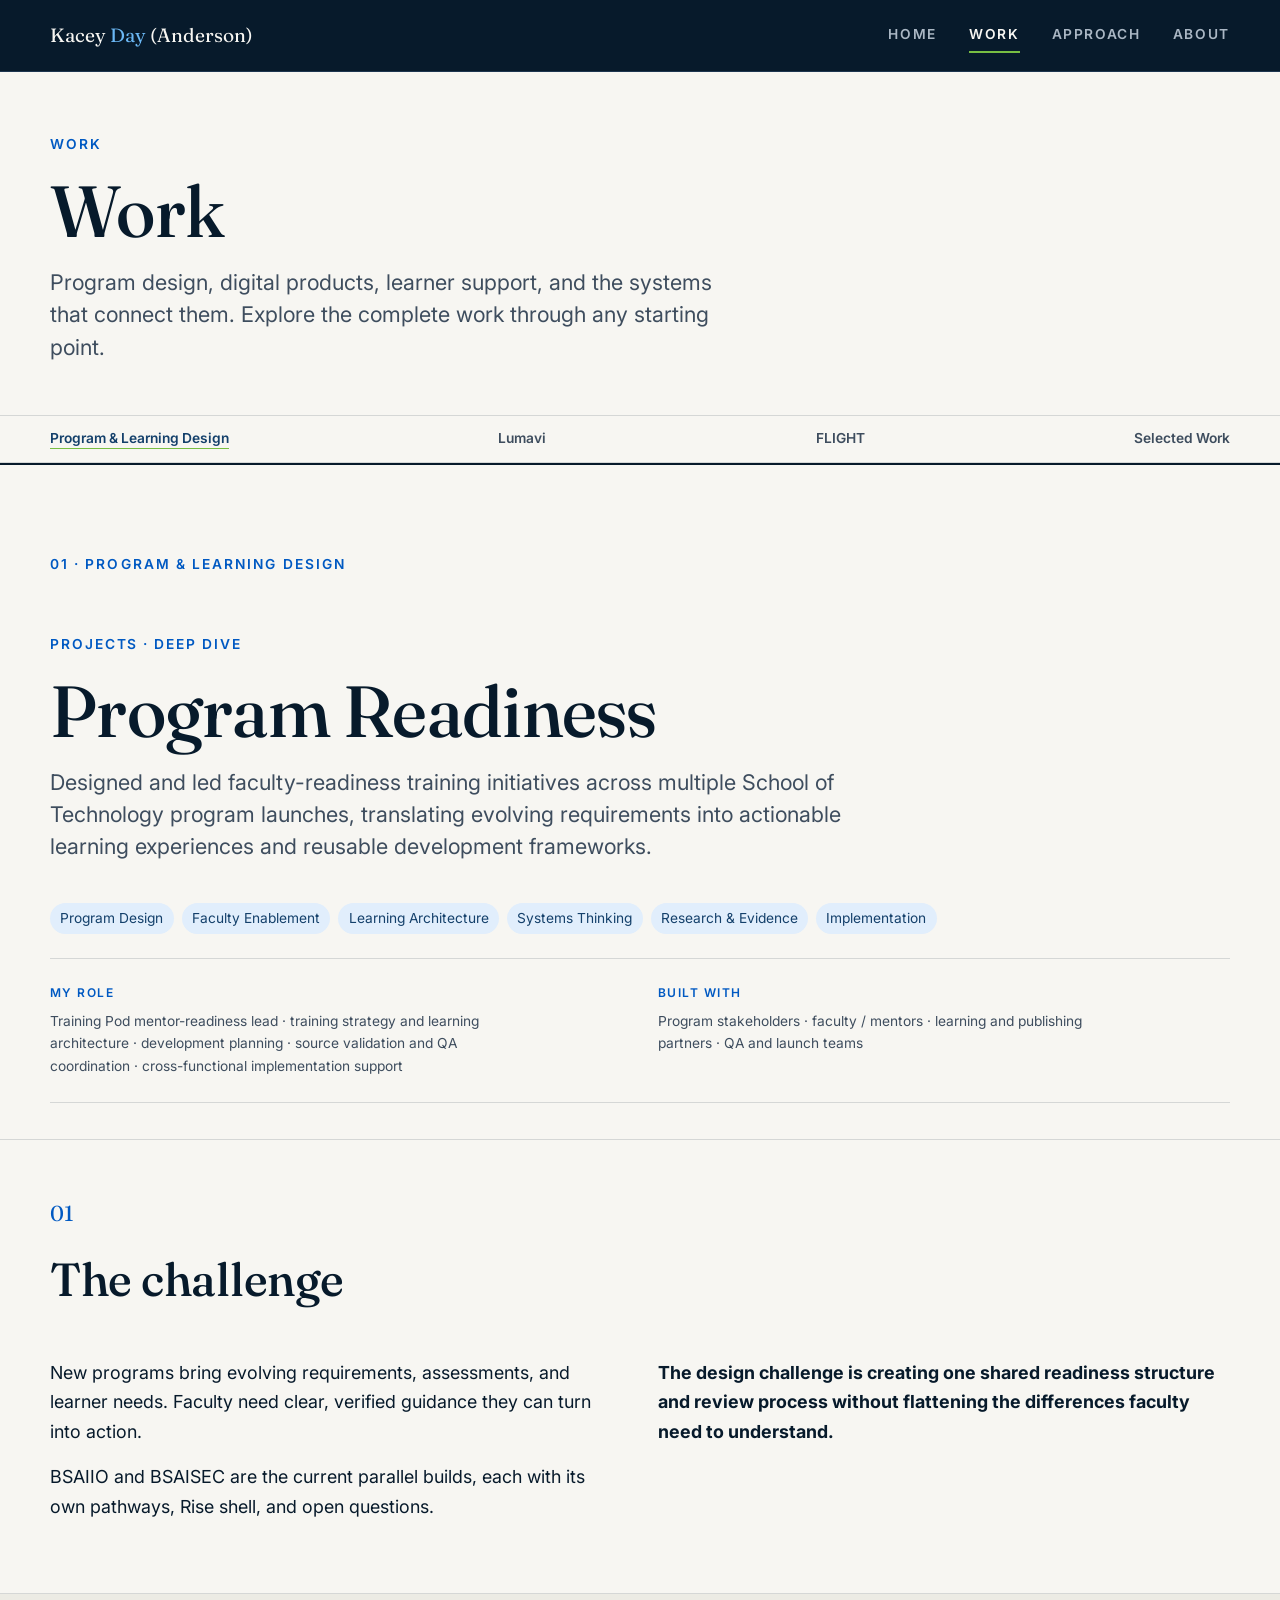
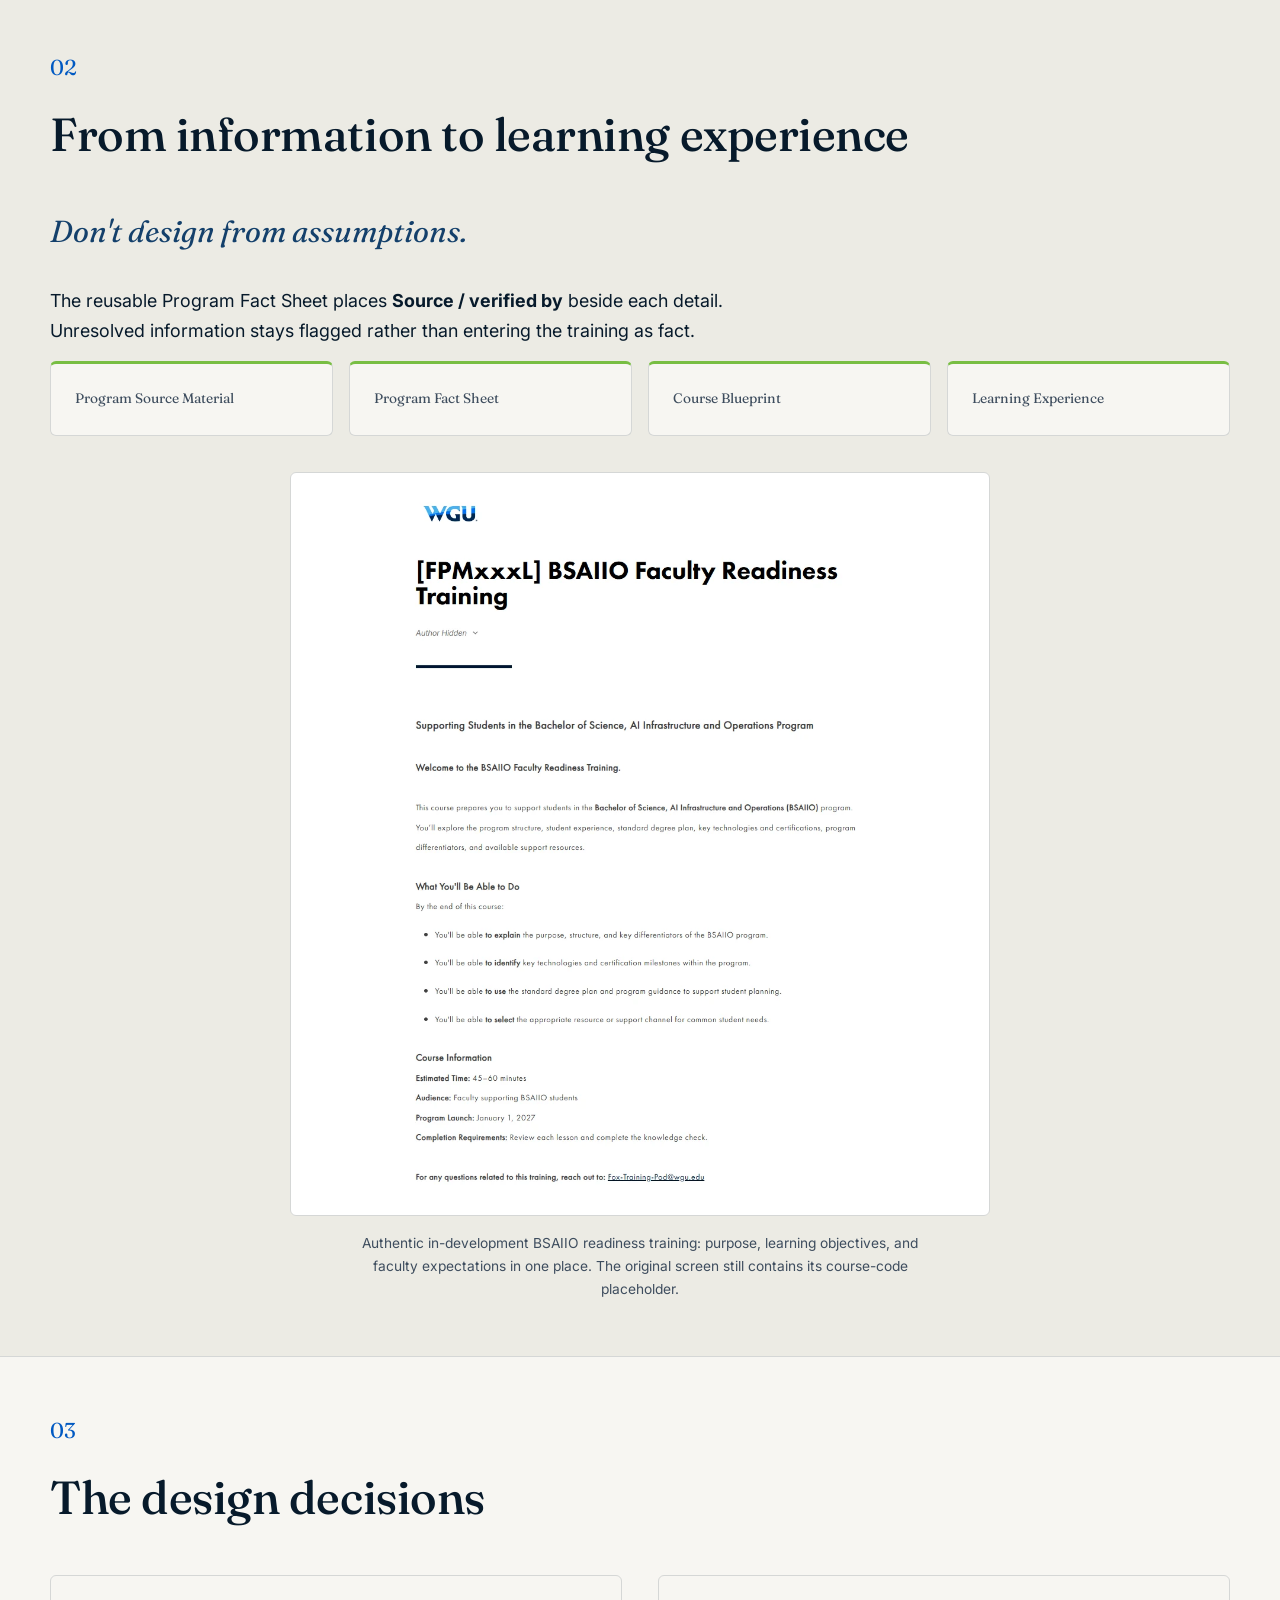
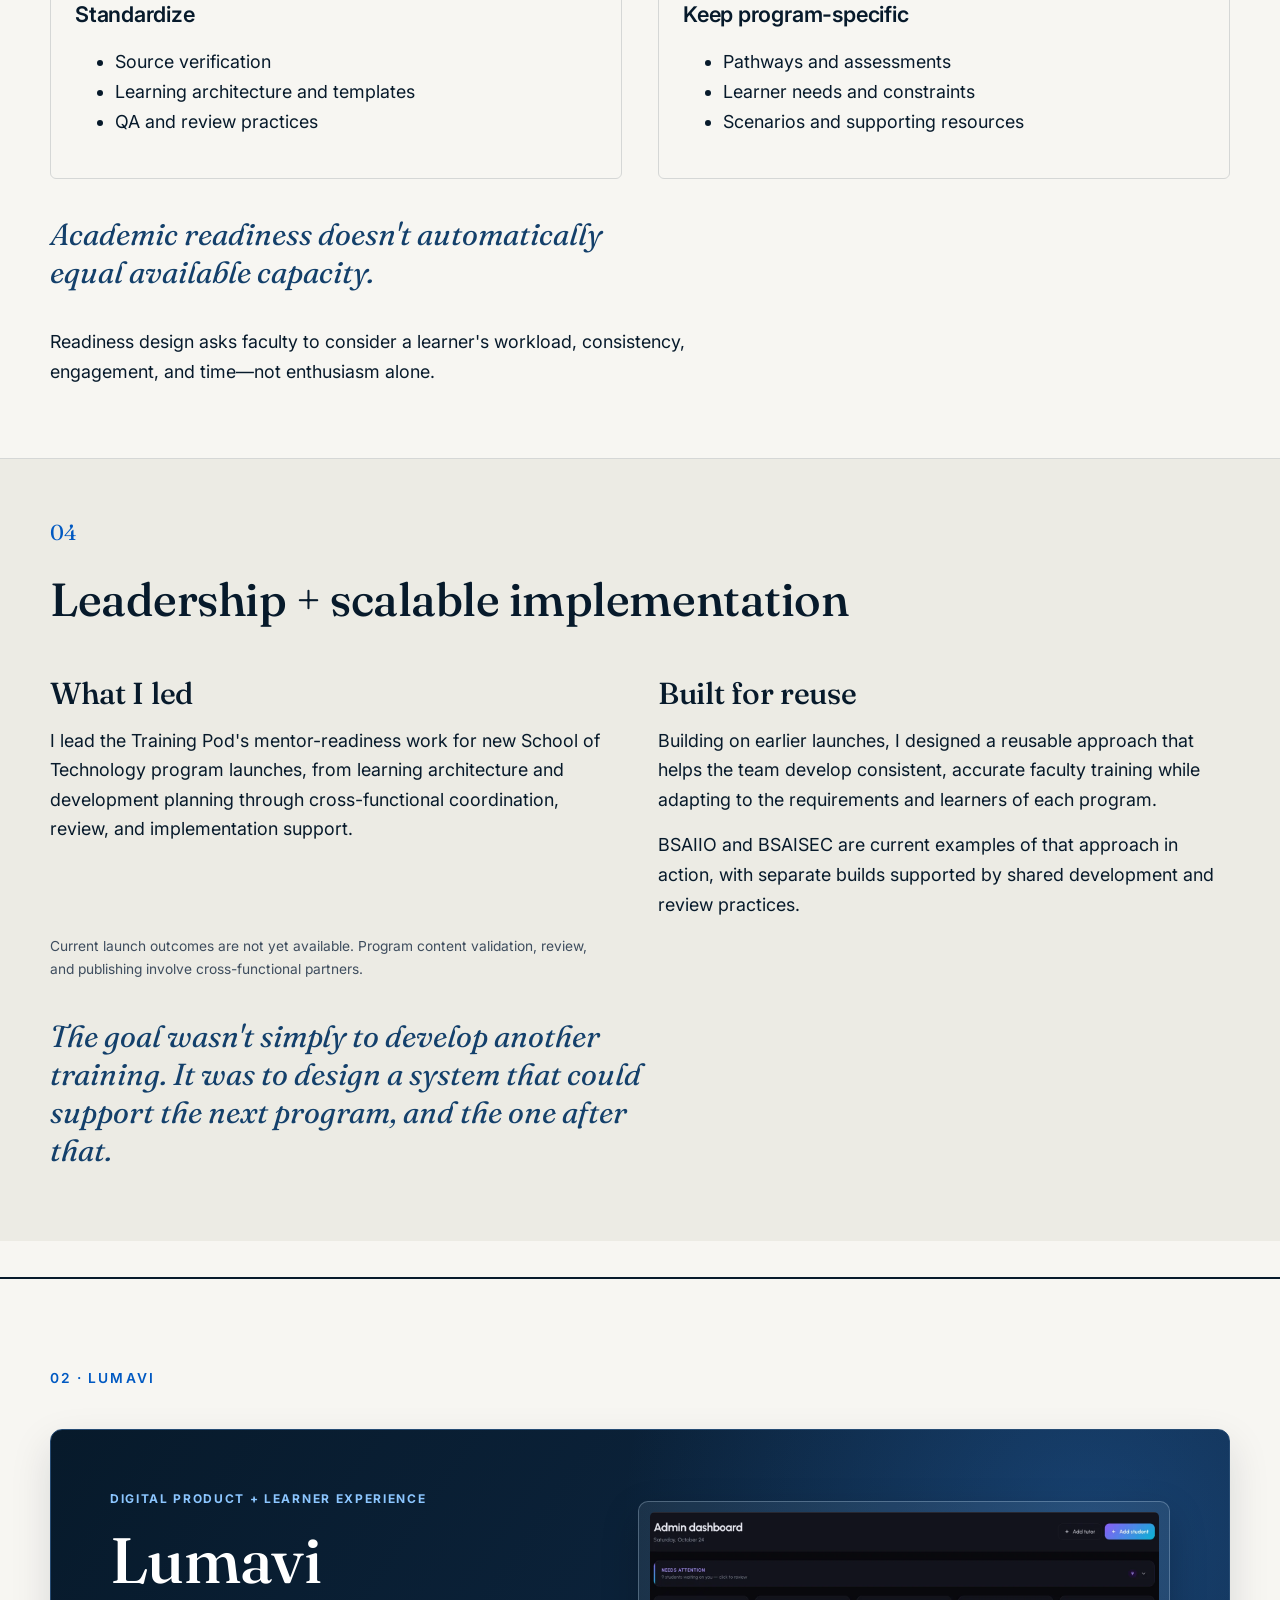
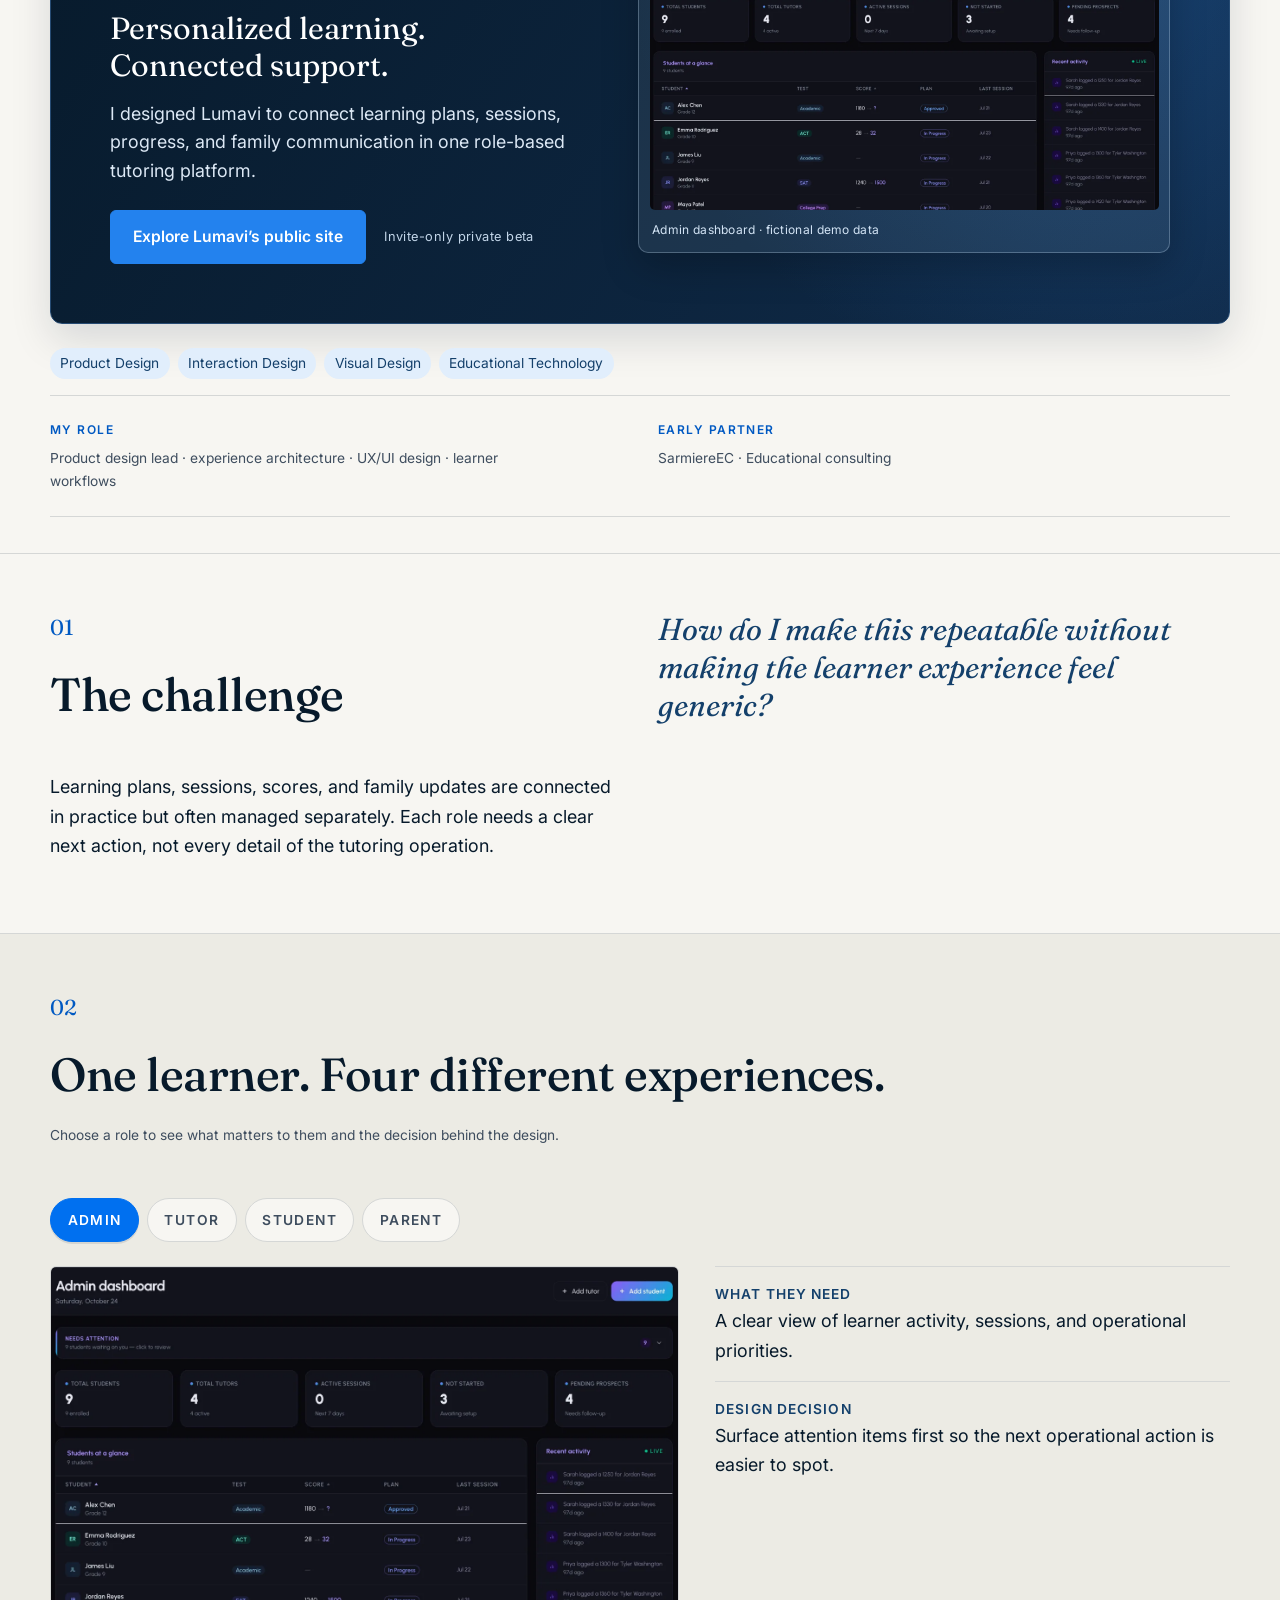
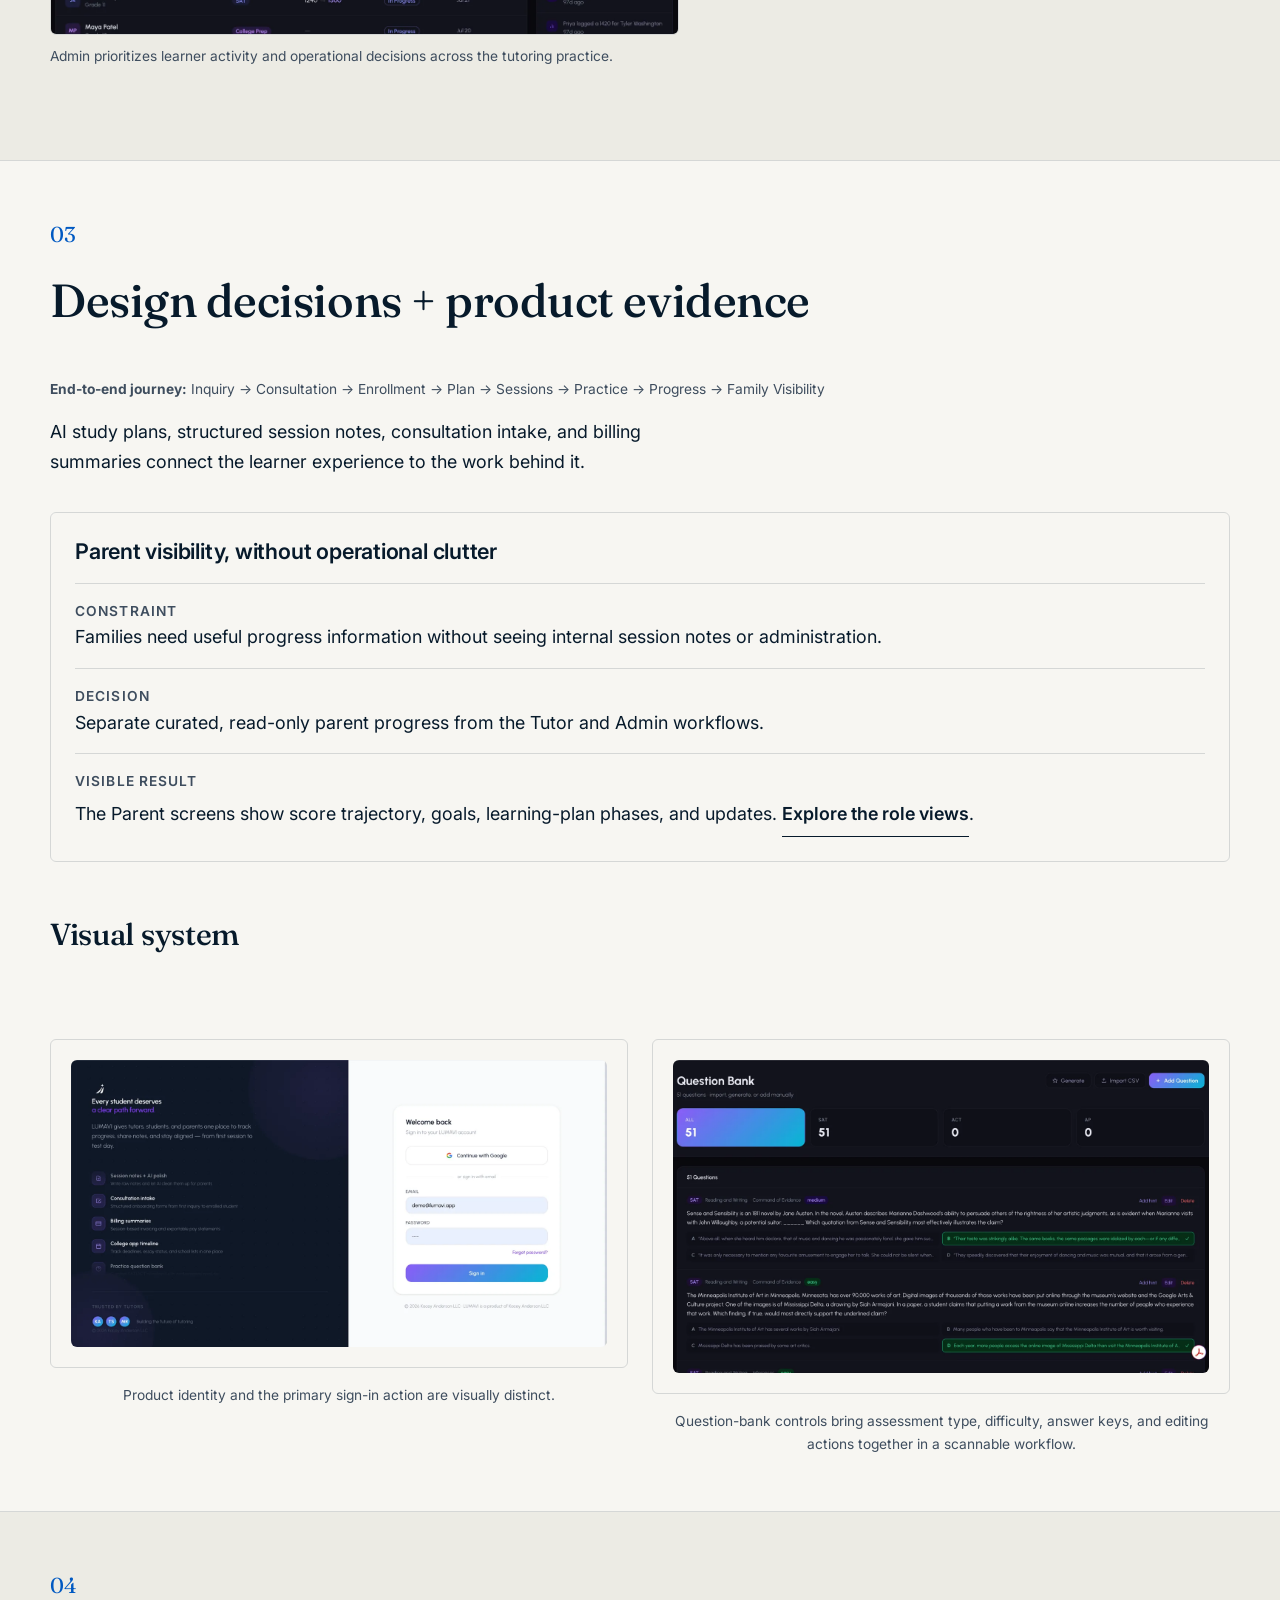
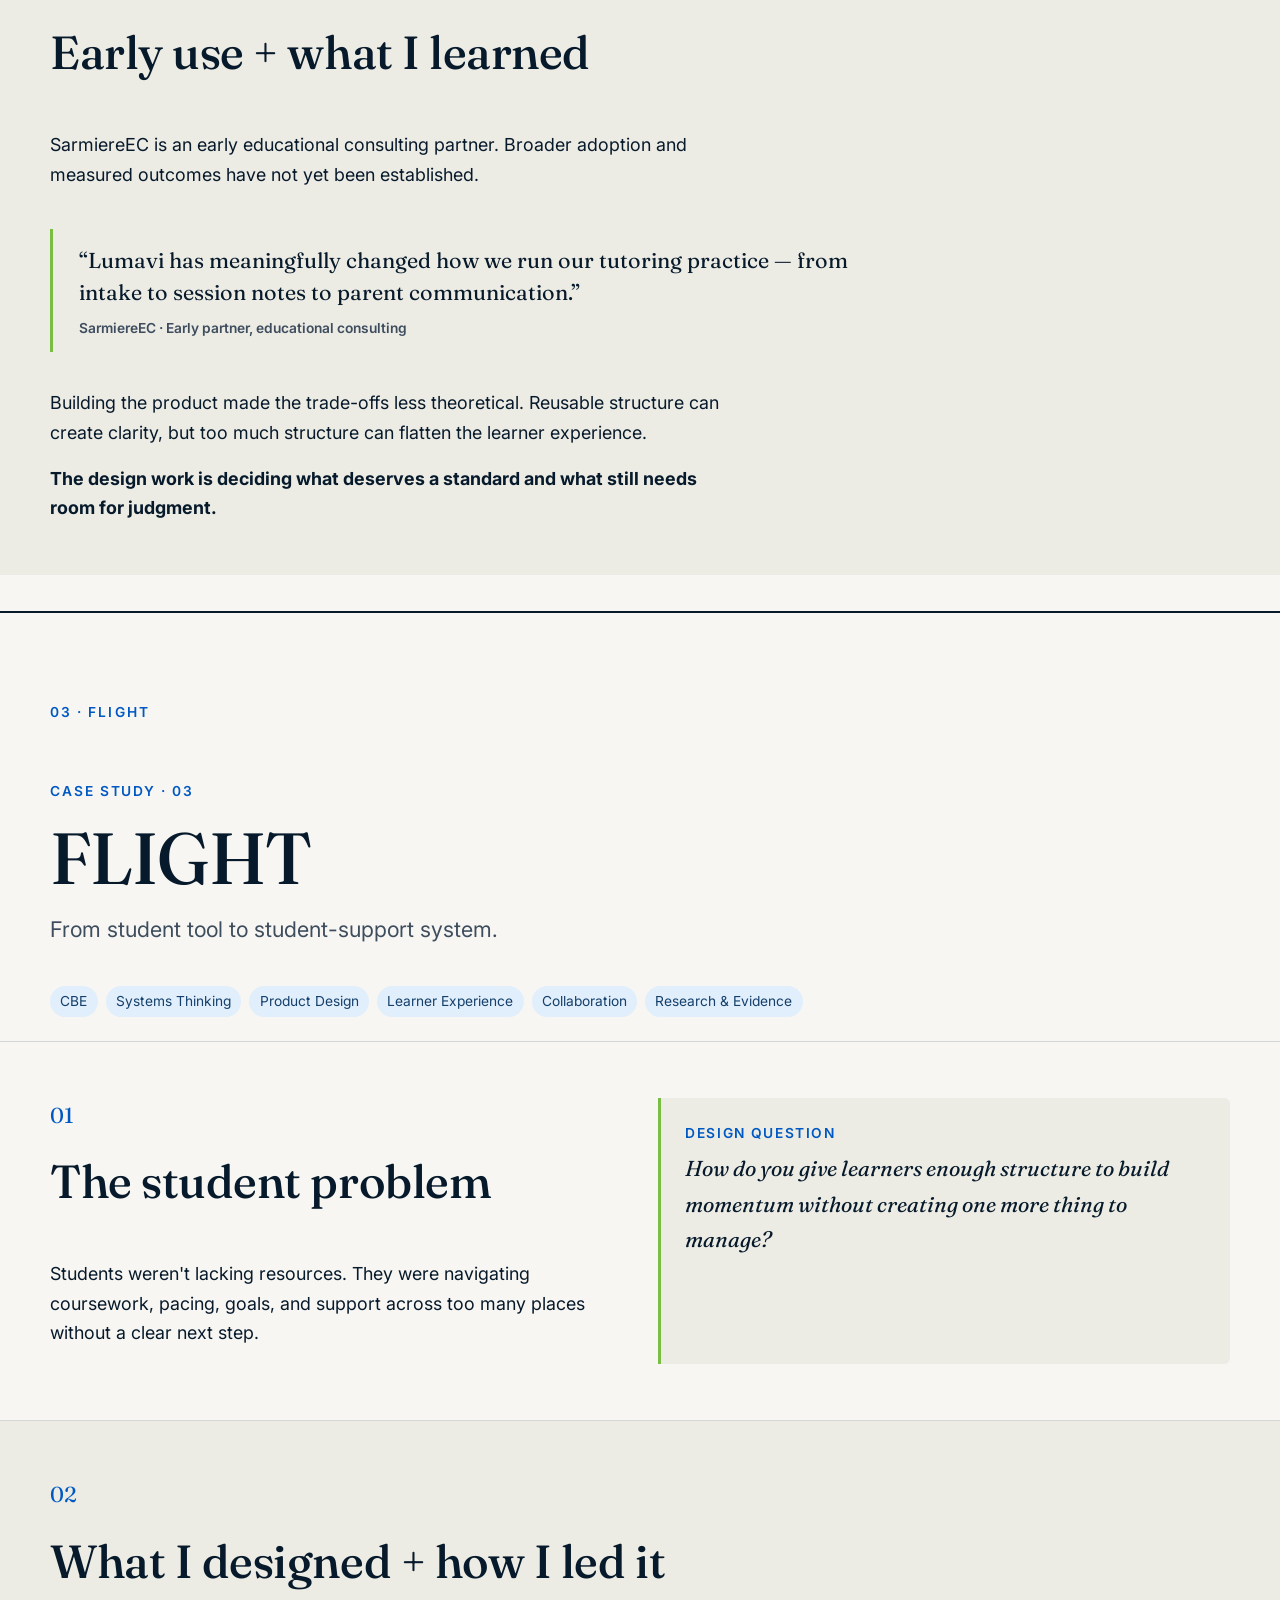
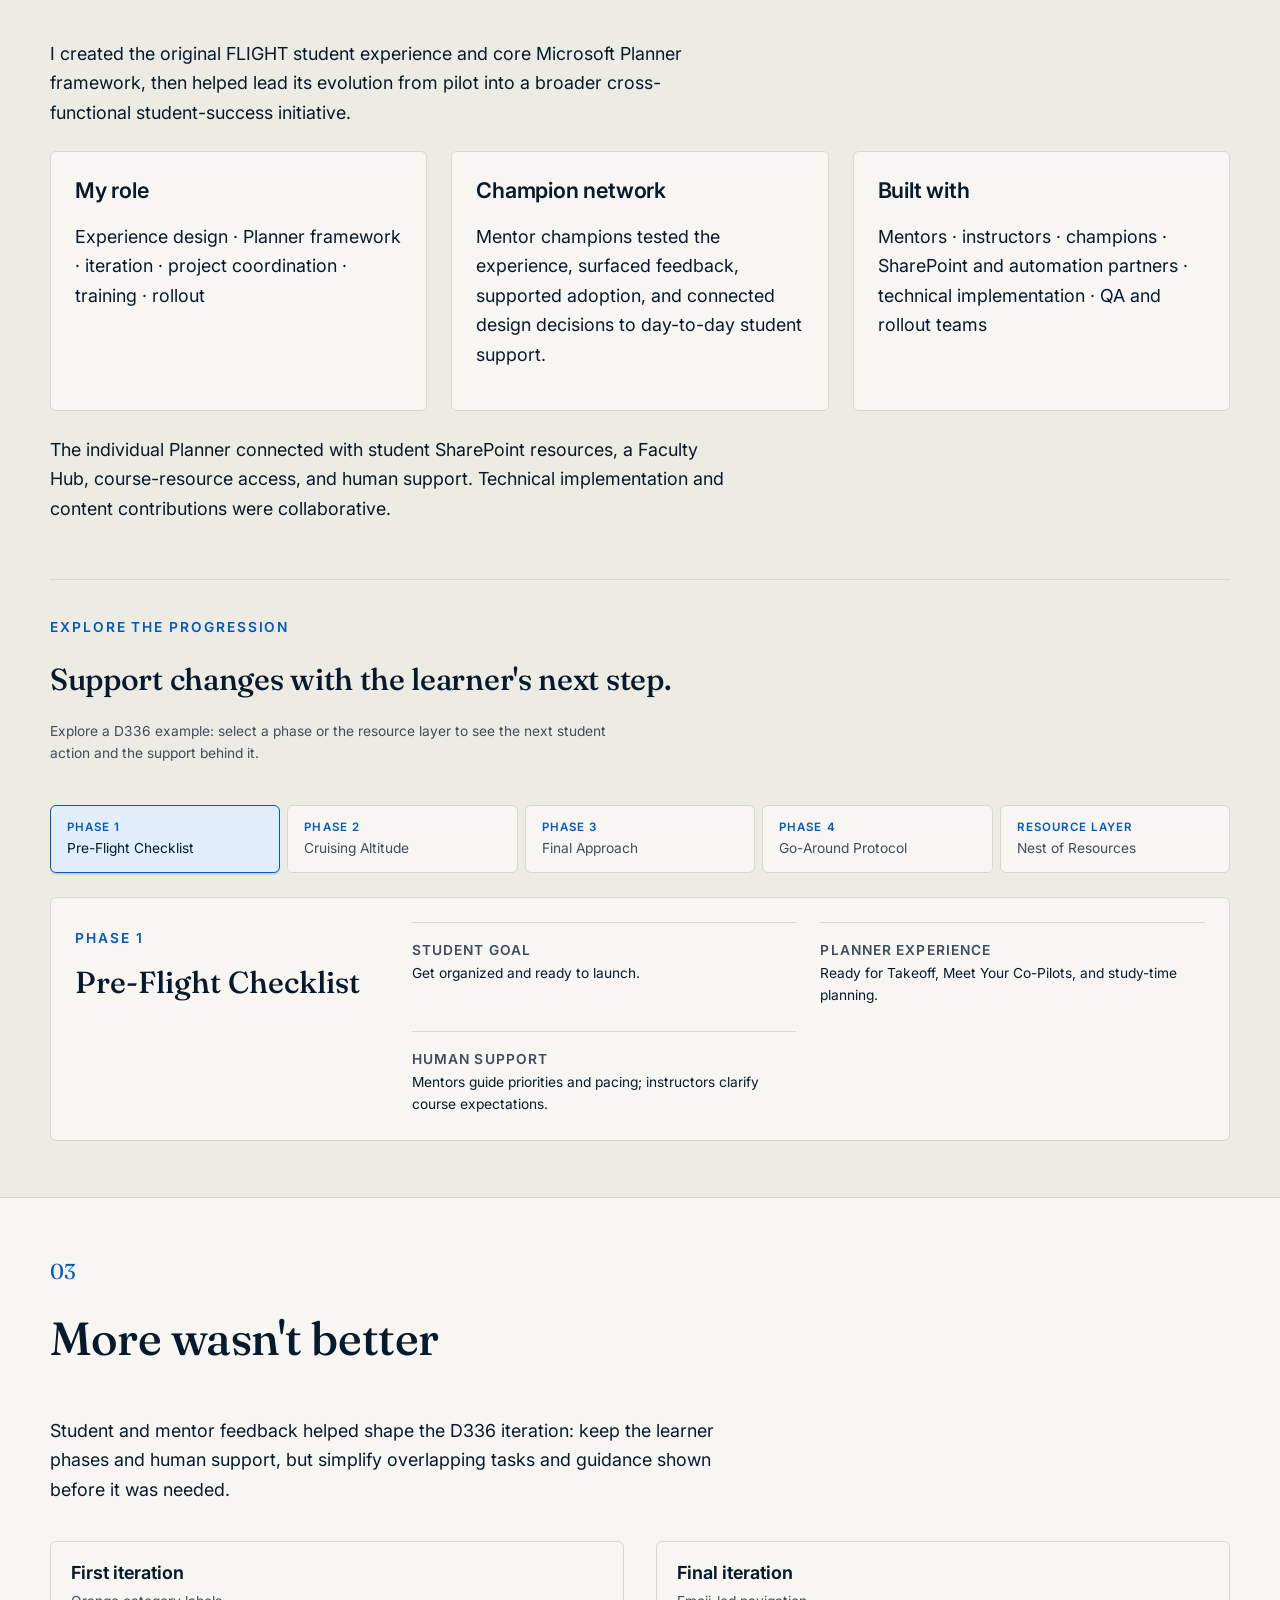
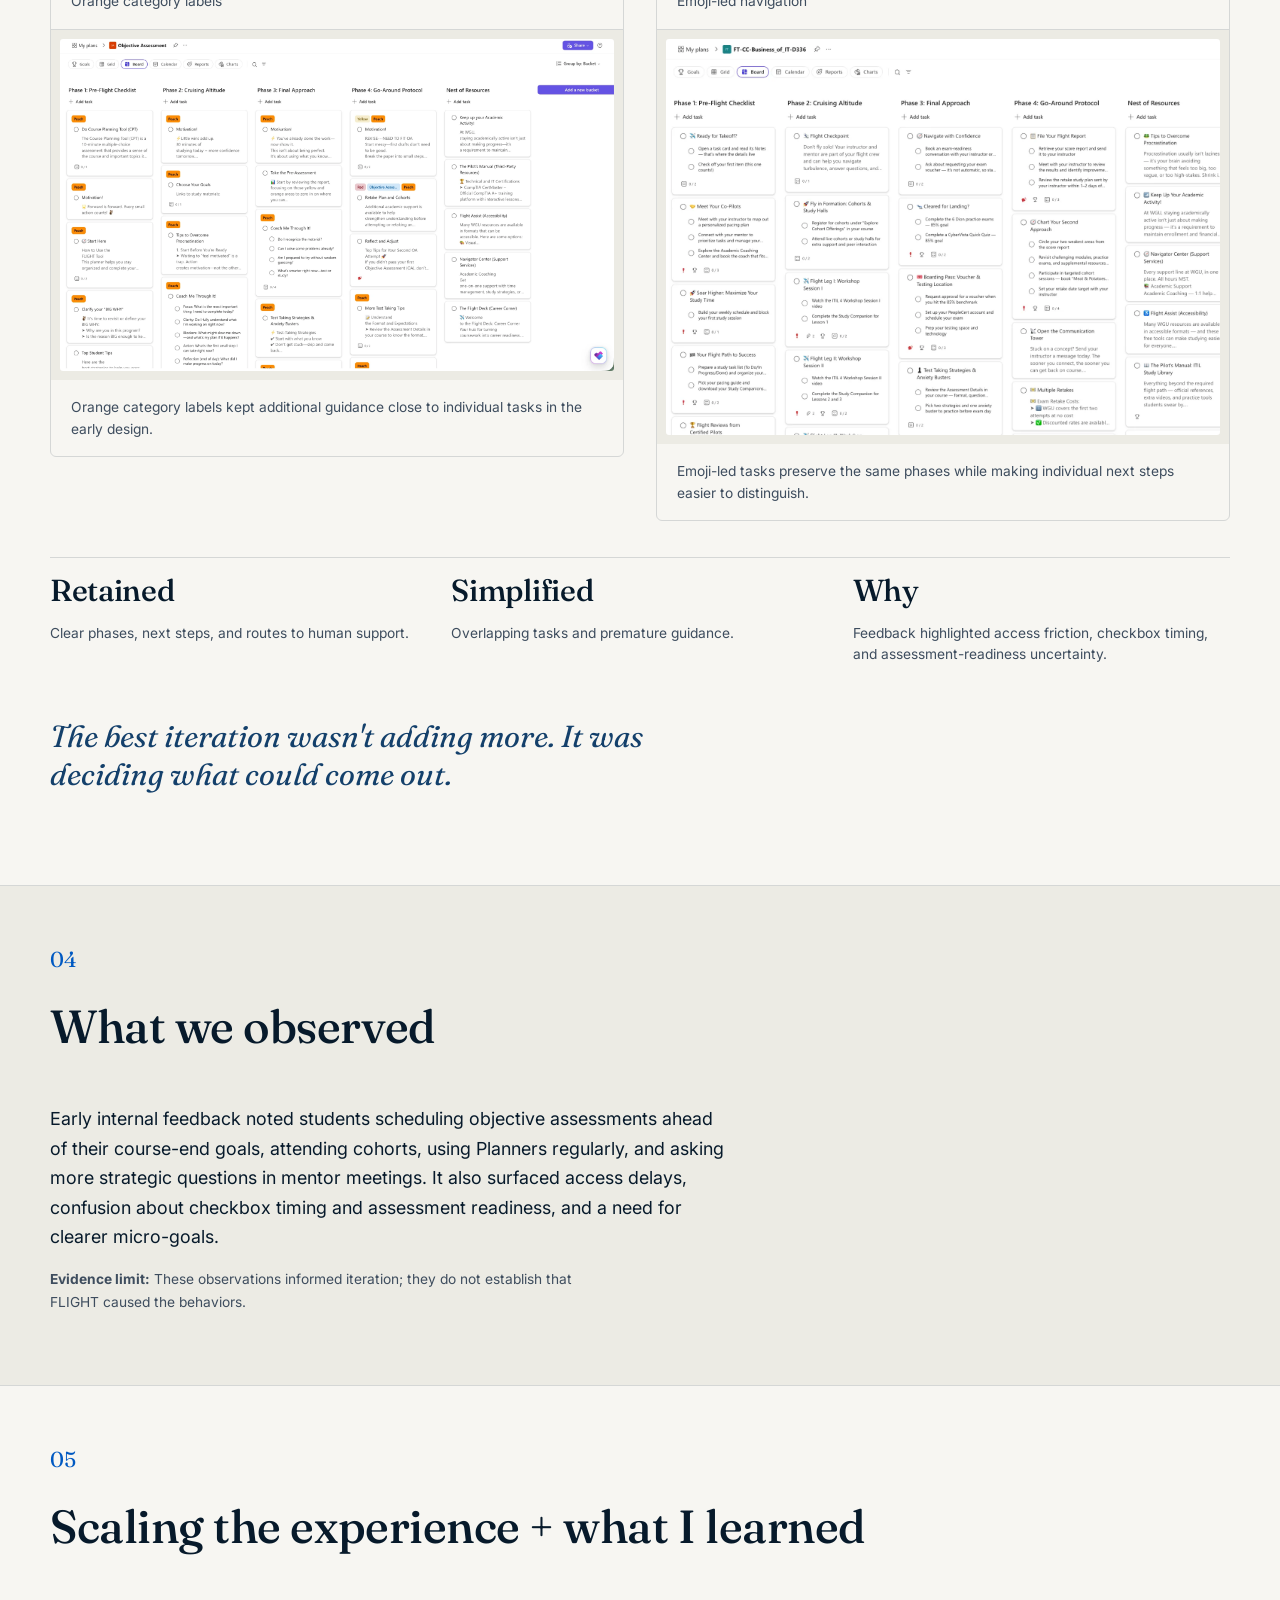
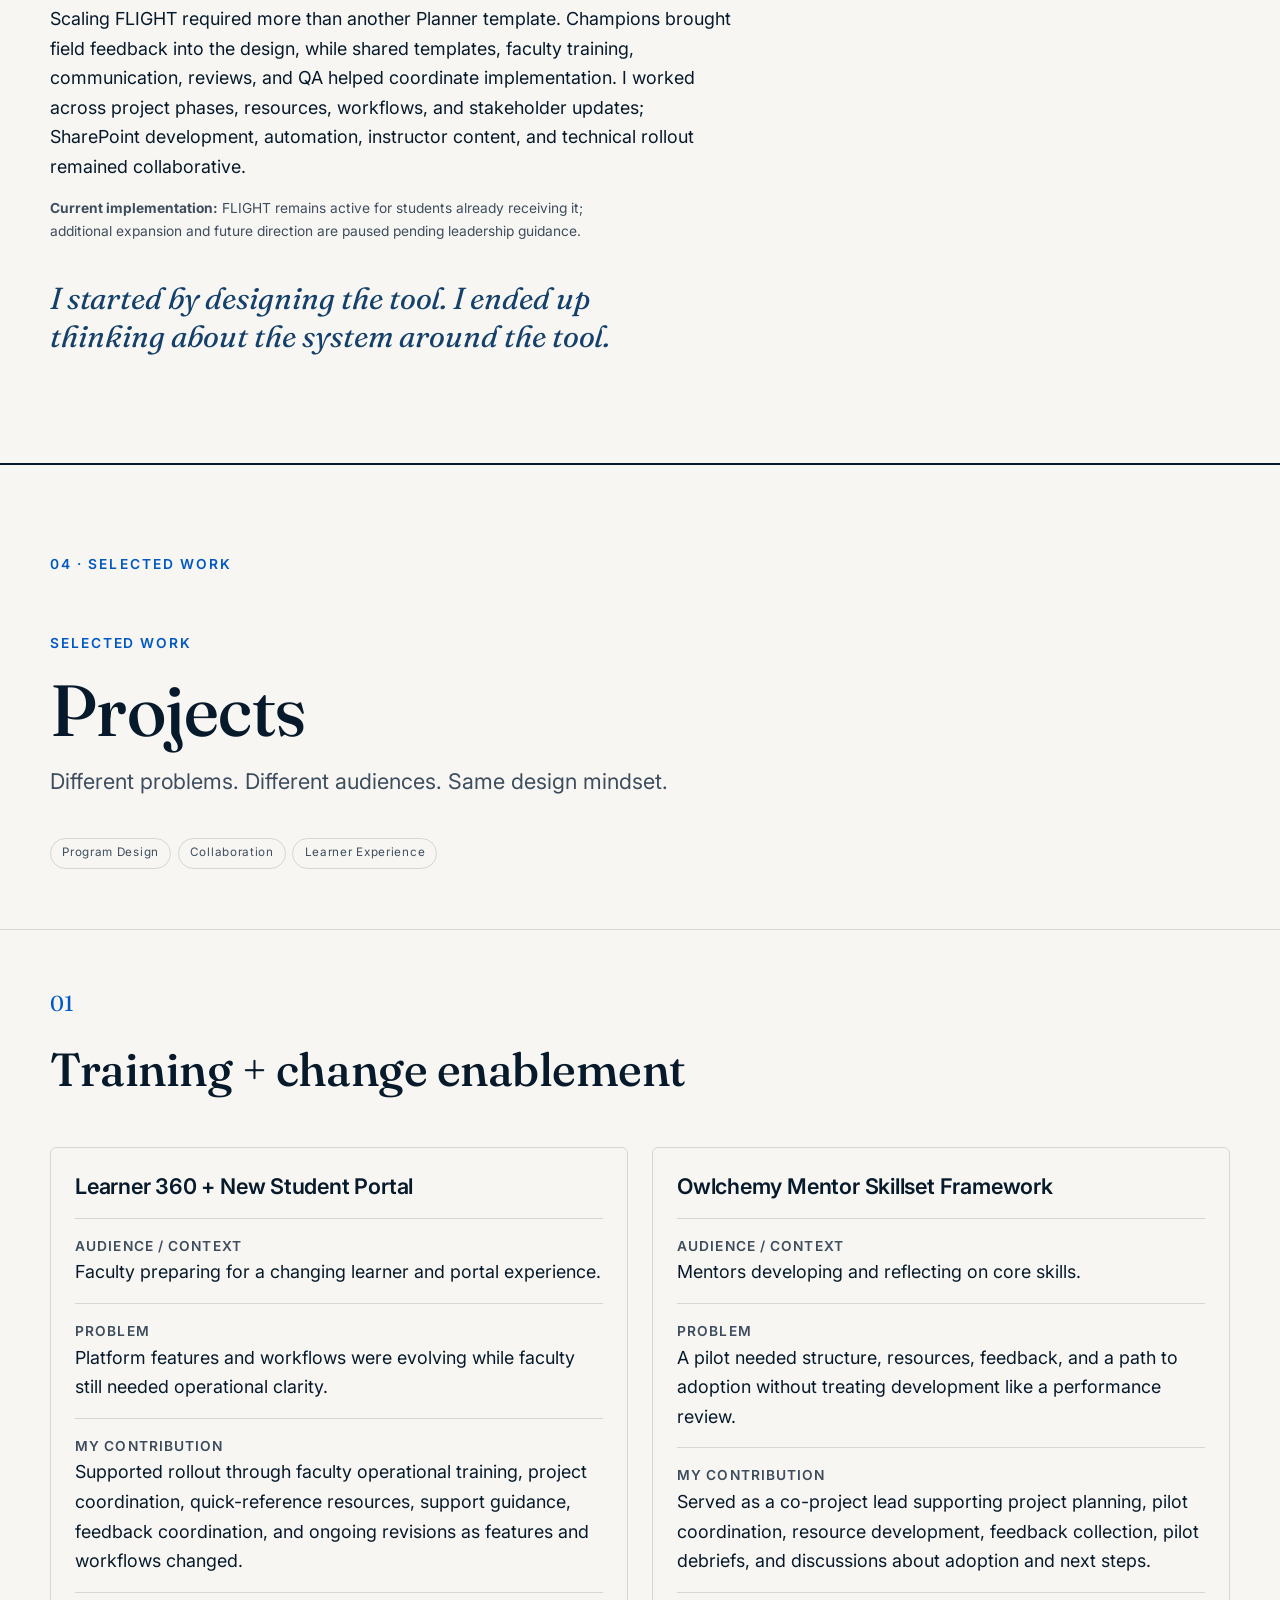
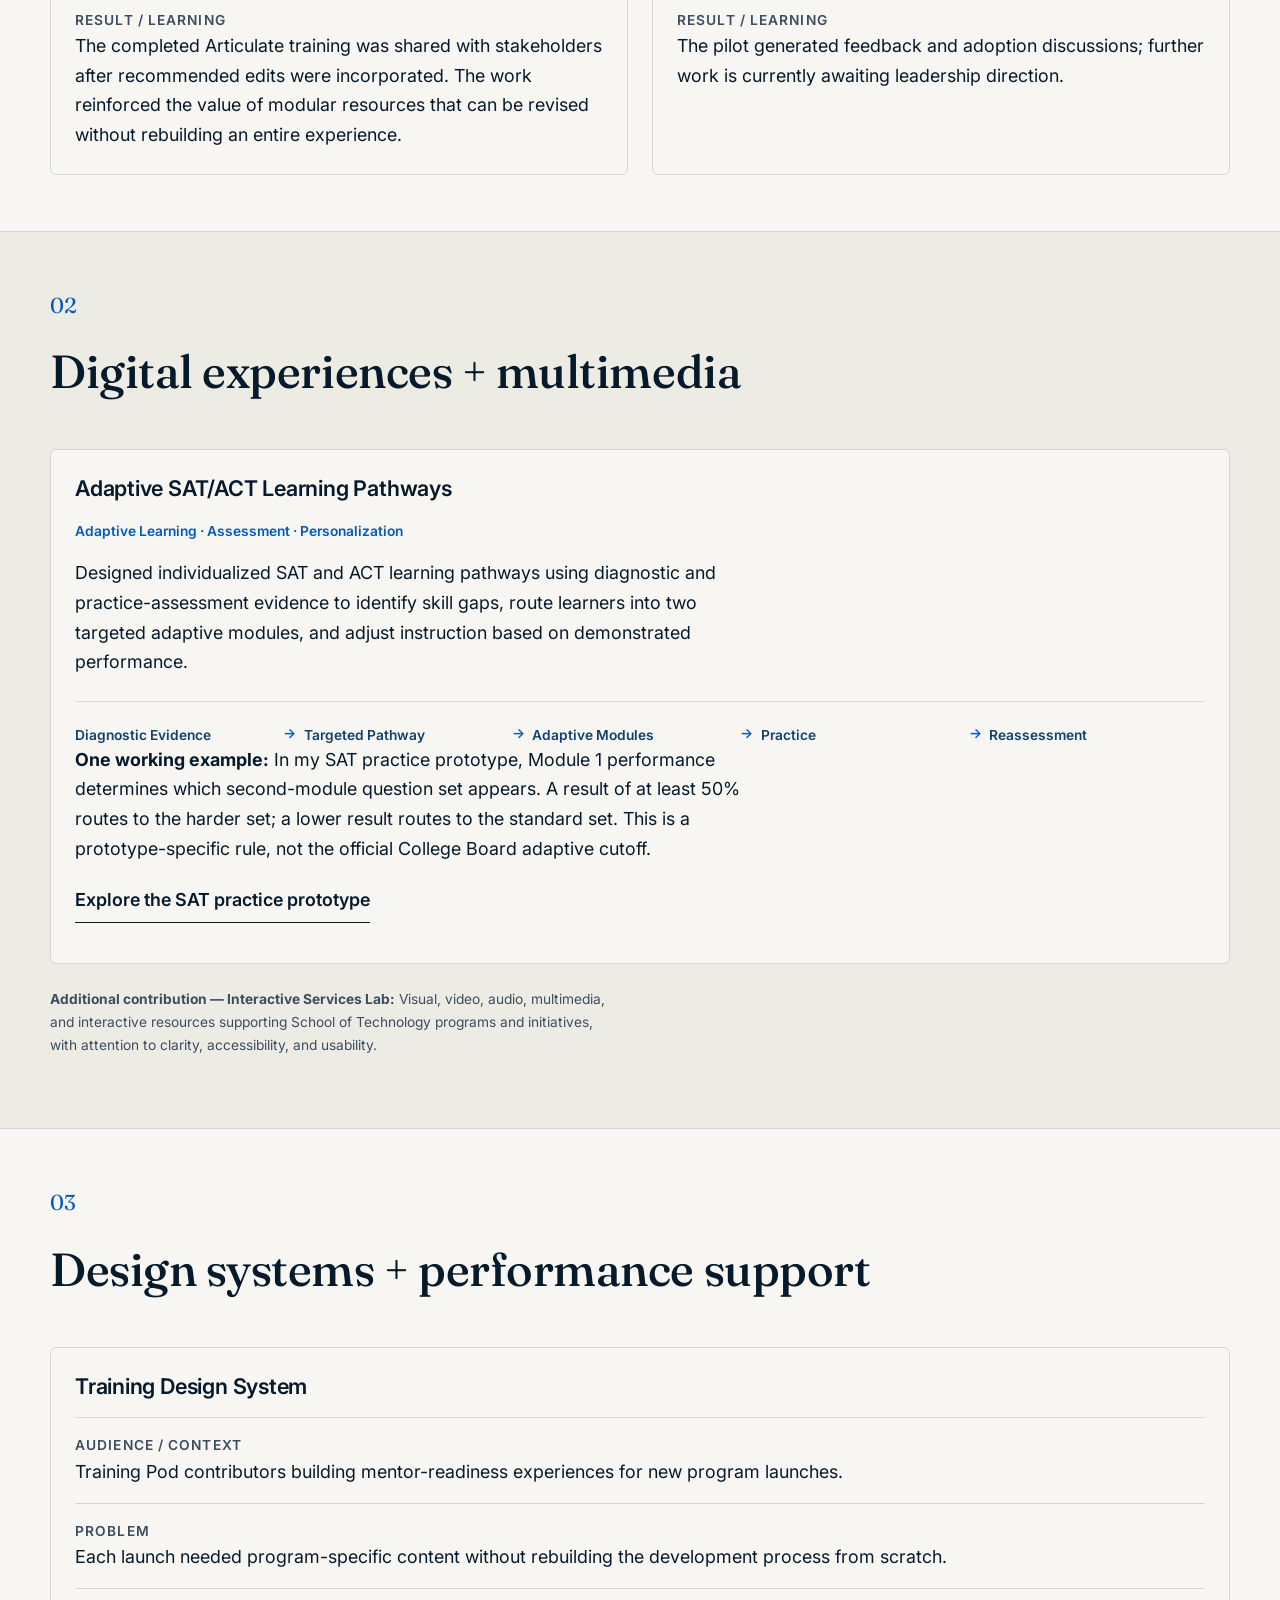
==== commit 56d944be: "Streamline FLIGHT case study while highlighting champion network and leadership" ====
--- a/work/index.html
+++ b/work/index.html
@@ -142,22 +142,38 @@
 <article class="portfolio-project" id="flight" aria-label="FLIGHT">
 <div class="project-divider"><div class="wrap"><p class="project-divider__index">03 · FLIGHT</p></div></div>
 <section class="case-hero"><div class="wrap"><p class="eyebrow">Case Study · 03</p><h2 class="consolidated-case-title">FLIGHT</h2><p class="lede">From student tool to student-support system.</p><div class="case-meta"><ul class="tags"><li>CBE</li><li>Systems Thinking</li><li>Product Design</li><li>Learner Experience</li><li>Collaboration</li><li>Research &amp; Evidence</li></ul></div></div></section>
-<div class="wrap project-context"><div class="collaboration-grid"><div><p class="collaboration-label">My Role</p><p>Original Planner experience and framework · project leadership · iteration · rollout coordination</p></div><div><p class="collaboration-label">Built With</p><p>Mentors · instructors · SharePoint and automation partners · technical implementation · QA · rollout teams</p></div></div></div>
-<section class="case-section"><div class="wrap case-grid case-grid--2"><div><div class="case-section__head"><p class="case-section__num">01</p><h2>The problem wasn't a lack of resources.</h2></div><p>Students were navigating coursework, resources, pacing, goals, support, and next steps across multiple places. The design problem was helping them understand what mattered next while creating better coordination around their experience.</p></div><div class="card"><h3>Design question</h3><p>How do you give a learner enough structure to create momentum without turning the support system into one more thing to manage?</p></div></div></section>
-<section class="case-section section--wash"><div class="wrap"><div class="case-section__head"><p class="case-section__num">02</p><h2 id="flight-product">The product</h2><p class="quiet-note">The FLIGHT Tool is the individualized student experience built in Microsoft Planner.</p></div><figure class="figure artifact-figure"><div class="figure__frame artifact-frame"><a class="artifact-fullscreen" href="../assets/media/flight-final-focus.webp" target="_blank" rel="noopener" aria-label="Open full-size FLIGHT Planner"><img class="artifact-shot" src="../assets/media/flight-final-focus.webp" alt="Final iteration of the FLIGHT Planner in Microsoft Planner, with emoji-led task names across the five buckets" loading="lazy" width="1472" height="1052"></a></div><figcaption>Phase-based task prompts make learner progress and available support more navigable.</figcaption></figure><div class="flight-explorer" aria-labelledby="flight-progression">
-<div class="case-section__head"><p class="eyebrow">Explore the progression</p><h3 id="flight-progression">Support changes with the learner's next step.</h3><p class="quiet-note">A D336 Planner example. Select a phase or the shared resource layer to see how the student view and human support work together.</p></div>
+
+<section class="case-section"><div class="wrap case-grid case-grid--2">
+  <div><div class="case-section__head"><p class="case-section__num">01</p><h2>The student problem</h2></div>
+    <p>Students weren't lacking resources. They were navigating coursework, pacing, goals, and support across too many places without a clear next step.</p>
+  </div>
+  <div class="decision"><p class="decision__label">Design question</p><p class="decision__question">How do you give learners enough structure to build momentum without creating one more thing to manage?</p></div>
+</div></section>
+
+<section class="case-section section--wash"><div class="wrap">
+  <div class="case-section__head"><p class="case-section__num">02</p><h2 id="flight-product">What I designed + how I led it</h2></div>
+  <p>I created the original FLIGHT student experience and core Microsoft Planner framework, then helped lead its evolution from pilot into a broader cross-functional student-success initiative.</p>
+  <div class="case-grid case-grid--3" style="margin-top:var(--space-3)">
+    <div class="card"><h3 id="flight-role">My role</h3><p>Experience design · Planner framework · iteration · project coordination · training · rollout</p></div>
+    <div class="card"><h3>Champion network</h3><p>Mentor champions tested the experience, surfaced feedback, supported adoption, and connected design decisions to day-to-day student support.</p></div>
+    <div class="card"><h3>Built with</h3><p>Mentors · instructors · champions · SharePoint and automation partners · technical implementation · QA and rollout teams</p></div>
+  </div>
+  <p style="margin-top:var(--space-3)">The individual Planner connected with student SharePoint resources, a Faculty Hub, course-resource access, and human support. Technical implementation and content contributions were collaborative.</p>
+  <div class="flight-explorer" aria-labelledby="flight-progression">
+<div class="case-section__head"><p class="eyebrow">Explore the progression</p><h3 id="flight-progression">Support changes with the learner's next step.</h3><p class="quiet-note">Explore a D336 example: select a phase or the resource layer to see the next student action and the support behind it.</p></div>
 <div class="phase-tabs" role="tablist" aria-label="FLIGHT Planner progression"><button type="button" role="tab" id="flight-tab-0" aria-controls="flight-panel-0" aria-selected="true" tabindex="0"><span>Phase 1</span>Pre-Flight Checklist</button><button type="button" role="tab" id="flight-tab-1" aria-controls="flight-panel-1" aria-selected="false" tabindex="-1"><span>Phase 2</span>Cruising Altitude</button><button type="button" role="tab" id="flight-tab-2" aria-controls="flight-panel-2" aria-selected="false" tabindex="-1"><span>Phase 3</span>Final Approach</button><button type="button" role="tab" id="flight-tab-3" aria-controls="flight-panel-3" aria-selected="false" tabindex="-1"><span>Phase 4</span>Go-Around Protocol</button><button type="button" role="tab" id="flight-tab-4" aria-controls="flight-panel-4" aria-selected="false" tabindex="-1"><span>Resource layer</span>Nest of Resources</button></div>
-<div class="flight-panel" id="flight-panel-0" role="tabpanel" aria-labelledby="flight-tab-0" ><div class="flight-panel__intro"><p class="eyebrow">Phase 1</p><h4>Pre-Flight Checklist</h4></div><dl class="role-facts"><div><dt>Student goal</dt><dd>Get organized and ready to launch.</dd></div><div><dt>Relevant support</dt><dd>Planning, pacing, and identifying where to ask for help.</dd></div><div><dt>What the Planner surfaces</dt><dd>Ready for Takeoff, Meet Your Co-Pilots, and study-time planning.</dd></div><div><dt>Mentors, instructors &amp; support</dt><dd>Mentors help set priorities and pacing; instructors clarify course expectations.</dd></div></dl></div>
-<div class="flight-panel" id="flight-panel-1" role="tabpanel" aria-labelledby="flight-tab-1" hidden><div class="flight-panel__intro"><p class="eyebrow">Phase 2</p><h4>Cruising Altitude</h4></div><dl class="role-facts"><div><dt>Student goal</dt><dd>Build steady study progress.</dd></div><div><dt>Relevant support</dt><dd>Cohorts, study halls, guided learning resources, and check-ins.</dd></div><div><dt>What the Planner surfaces</dt><dd>Flight Checkpoint, Fly in Formation, and workshop-session tasks.</dd></div><div><dt>Mentors, instructors &amp; support</dt><dd>Instructors support course learning while mentors support momentum and accountability.</dd></div></dl></div>
-<div class="flight-panel" id="flight-panel-2" role="tabpanel" aria-labelledby="flight-tab-2" hidden><div class="flight-panel__intro"><p class="eyebrow">Phase 3</p><h4>Final Approach</h4></div><dl class="role-facts"><div><dt>Student goal</dt><dd>Prepare intentionally for the assessment.</dd></div><div><dt>Relevant support</dt><dd>Practice, readiness checks, exam logistics, and confidence-building strategies.</dd></div><div><dt>What the Planner surfaces</dt><dd>Navigate with Confidence, Cleared for Landing, and Boarding Pass tasks.</dd></div><div><dt>Mentors, instructors &amp; support</dt><dd>Instructors guide assessment readiness; mentors help coordinate a realistic next step.</dd></div></dl></div>
-<div class="flight-panel" id="flight-panel-3" role="tabpanel" aria-labelledby="flight-tab-3" hidden><div class="flight-panel__intro"><p class="eyebrow">Phase 4</p><h4>Go-Around Protocol</h4></div><dl class="role-facts"><div><dt>Student goal</dt><dd>Reset and replan when the first approach does not work.</dd></div><div><dt>Relevant support</dt><dd>Score-report review, targeted practice, and a second-approach plan.</dd></div><div><dt>What the Planner surfaces</dt><dd>File Your Flight Report, Chart Your Second Approach, and communication guidance.</dd></div><div><dt>Mentors, instructors &amp; support</dt><dd>Instructors help target gaps; mentors help adjust the plan and stay connected.</dd></div></dl></div>
-<div class="flight-panel" id="flight-panel-4" role="tabpanel" aria-labelledby="flight-tab-4" hidden><div class="flight-panel__intro"><p class="eyebrow">Resource layer</p><h4>Nest of Resources</h4></div><dl class="role-facts"><div><dt>Student goal</dt><dd>Find relevant help without losing the study plan.</dd></div><div><dt>Relevant support</dt><dd>Academic support, accessibility resources, study references, and service navigation.</dd></div><div><dt>What the Planner surfaces</dt><dd>Navigator Center, FLIGHT Assist, study library, and practical academic-activity guidance.</dd></div><div><dt>Mentors, instructors &amp; support</dt><dd>Support services, mentors, and instructors remain available at the point of need.</dd></div></dl></div>
+<div class="flight-panel" id="flight-panel-0" role="tabpanel" aria-labelledby="flight-tab-0" ><div class="flight-panel__intro"><p class="eyebrow">Phase 1</p><h4>Pre-Flight Checklist</h4></div><dl class="role-facts"><div><dt>Student goal</dt><dd>Get organized and ready to launch.</dd></div><div><dt>Planner experience</dt><dd>Ready for Takeoff, Meet Your Co-Pilots, and study-time planning.</dd></div><div><dt>Human support</dt><dd>Mentors guide priorities and pacing; instructors clarify course expectations.</dd></div></dl></div>
+<div class="flight-panel" id="flight-panel-1" role="tabpanel" aria-labelledby="flight-tab-1" hidden><div class="flight-panel__intro"><p class="eyebrow">Phase 2</p><h4>Cruising Altitude</h4></div><dl class="role-facts"><div><dt>Student goal</dt><dd>Build steady study progress.</dd></div><div><dt>Planner experience</dt><dd>Flight Checkpoint, Fly in Formation, and workshop-session tasks.</dd></div><div><dt>Human support</dt><dd>Instructors offer cohorts, study halls, and learning guidance; mentors help sustain momentum.</dd></div></dl></div>
+<div class="flight-panel" id="flight-panel-2" role="tabpanel" aria-labelledby="flight-tab-2" hidden><div class="flight-panel__intro"><p class="eyebrow">Phase 3</p><h4>Final Approach</h4></div><dl class="role-facts"><div><dt>Student goal</dt><dd>Prepare intentionally for an assessment.</dd></div><div><dt>Planner experience</dt><dd>Navigate with Confidence, Cleared for Landing, and Boarding Pass tasks.</dd></div><div><dt>Human support</dt><dd>Instructors help assess readiness; mentors coordinate realistic next steps.</dd></div></dl></div>
+<div class="flight-panel" id="flight-panel-3" role="tabpanel" aria-labelledby="flight-tab-3" hidden><div class="flight-panel__intro"><p class="eyebrow">Phase 4</p><h4>Go-Around Protocol</h4></div><dl class="role-facts"><div><dt>Student goal</dt><dd>Reset and replan after an unsuccessful attempt.</dd></div><div><dt>Planner experience</dt><dd>File Your Flight Report, Chart Your Second Approach, and communication guidance.</dd></div><div><dt>Human support</dt><dd>Instructors identify gaps; mentors help adjust the plan and stay connected.</dd></div></dl></div>
+<div class="flight-panel" id="flight-panel-4" role="tabpanel" aria-labelledby="flight-tab-4" hidden><div class="flight-panel__intro"><p class="eyebrow">Resource layer</p><h4>Nest of Resources</h4></div><dl class="role-facts"><div><dt>Student goal</dt><dd>Find relevant help without losing the study plan.</dd></div><div><dt>Planner experience</dt><dd>Navigator Center, FLIGHT Assist, and study-library resources.</dd></div><div><dt>Human support</dt><dd>Mentors, instructors, and support services remain available at the point of need.</dd></div></dl></div>
+
 </div></div></section>
-<section class="case-section"><div class="wrap"><div class="case-section__head"><p class="case-section__num">03</p><h2>The people</h2></div><ul class="eco"><li>Student<small>Plans, acts, reflects, adjusts.</small></li><li>Mentor<small>Supports goals, pacing, and accountability.</small></li><li>Instructor<small>Supports course learning and assessment readiness.</small></li><li>Support<small>Resources, services, technical and academic help.</small></li></ul></div></section>
-<section class="case-section section--wash"><div class="wrap case-grid case-grid--2"><div class="case-section__head"><p class="case-section__num">04</p><h2 id="flight-role">My role</h2></div><div><p>I created the original FLIGHT Tool student experience and core Planner framework, then helped lead its evolution from concept and pilot into a broader cross-functional student-success initiative.</p><p>As it grew, I coordinated project phases, champions, Planner and Loop updates, resource reviews, training, workflows, templates, stakeholder communication, leadership updates, and dependencies. SharePoint development, automation, instructor content, technical implementation, QA, and rollout remained collaborative work.</p></div></div></section>
-<section class="case-section"><div class="wrap"><div class="case-section__head"><p class="case-section__num">05</p><h2>The Planner was the product. The surrounding system made it usable.</h2><p class="quiet-note">After the original Planner, the Hub and connected guidance supported setup, weekly use, resources, feedback, and human support.</p></div><div class="selected-grid"><div class="card"><h3>FLIGHT Planner</h3><p>The core individualized student experience.</p></div><div class="card"><h3>Student SharePoint</h3><p>Student-facing steps and centralized resources.</p></div><div class="card"><h3>Faculty Hub</h3><p>Training, tutorials, resources, request forms, and feedback.</p></div><div class="card"><h3>Course SharePoint integration</h3><p>Access to FLIGHT inside course-resource environments.</p></div><div class="card"><h3>Mentor + instructor support</h3><p>Human help to turn a Planner task into a useful next step.</p></div></div></div></section>
-
-<section class="case-section section--wash"><div class="wrap"><div class="case-section__head"><p class="case-section__num">06</p><h2>More wasn't better.</h2><p class="quiet-note">D336 became a useful mature example of the shift toward less duplication and better-timed support.</p></div><p class="pullline">How much support is helpful before the support itself becomes overwhelming?</p><div class="flight-iteration-comparison" role="group" aria-label="Actual FLIGHT Planner screenshots comparing the first iteration with the final iteration">
+
+<section class="case-section"><div class="wrap">
+  <div class="case-section__head"><p class="case-section__num">03</p><h2>More wasn't better</h2></div>
+  <p>Student and mentor feedback helped shape the D336 iteration: keep the learner phases and human support, but simplify overlapping tasks and guidance shown before it was needed.</p>
+  <div class="flight-iteration-comparison" role="group" aria-label="Actual FLIGHT Planner screenshots comparing the first iteration with the final iteration">
 <figure class="flight-iteration-comparison__item">
  <div class="flight-iteration-comparison__label"><span>First iteration</span><small>Orange category labels</small></div>
  <div class="flight-iteration-comparison__image"><a class="artifact-fullscreen" href="../assets/media/flight-first-authentic.webp" target="_blank" rel="noopener" aria-label="Open first FLIGHT iteration at full resolution"><img src="../assets/media/flight-first-authentic.webp" width="1768" height="1060" loading="lazy" alt="First FLIGHT Planner iteration with orange category labels organized across the learner phases"></a></div>
@@ -169,17 +185,26 @@
  <figcaption>Emoji-led tasks preserve the same phases while making individual next steps easier to distinguish.</figcaption>
 </figure>
 </div>
-<div class="comparison-notes" aria-label="Design choices between iterations">
-<div><h3>Retained</h3><p>The learner phases, clear next steps, and routes to human support.</p></div>
-<div><h3>Simplified</h3><p>Overlapping tasks, duplicated guidance, and information shown too early.</p></div>
-<div><h3>Why</h3><p>Student and mentor feedback pointed to access friction, checkbox timing confusion, and assessment-readiness uncertainty.</p></div>
-</div>
-<p>The shift also made pacing guidance more flexible, progress easier to see, and resources more useful at the moment they were needed.</p><p class="pullline">The best iteration wasn't adding more. It was deciding what could come out.</p></div></section>
-<section class="case-section"><div class="wrap"><div class="case-section__head"><p class="case-section__num">07</p><h2>The decision</h2></div><div class="decision"><p class="decision__label">Design trade-off</p><p class="decision__question">Keep expanding the comprehensive experience—or simplify around what students need at the moment of use?</p><p><strong>Decision:</strong> Simplify. Retain the useful structure, reduce overlap, and bring support closer to the next action.</p></div></div></section>
-<section class="case-section section--wash"><div class="wrap"><div class="case-section__head"><p class="case-section__num">08</p><h2 id="flight-evidence">Promising movement. Not proof.</h2></div><div class="case-grid case-grid--2"><div class="card"><h3>What we observed</h3><p>Early internal feedback identified students scheduling objective assessments ahead of their end-of-course goals, attending cohorts, using Planners regularly, and asking more strategic questions in meetings. Feedback also surfaced access delays, confusion around checkbox timing and assessment readiness, and the need for more explicit micro-goals.</p></div><div class="card"><h3>What we couldn't conclude</h3><p>Those observations were useful design signals, not causal proof. They did not isolate FLIGHT as the cause or tell us which individual elements were responsible for the behavior we saw.</p></div></div></div></section>
-<section class="case-section"><div class="wrap"><div class="case-section__head"><p class="case-section__num">09</p><h2>The product wasn't the only thing that had to scale.</h2></div><ol class="track track--eight"><li><p class="track__name">Student need</p></li><li><p class="track__name">Template</p></li><li><p class="track__name">Course expertise</p></li><li><p class="track__name">Experience build</p></li><li><p class="track__name">Review</p></li><li><p class="track__name">QA</p></li><li><p class="track__name">Launch</p></li><li><p class="track__name">Feedback</p></li></ol><p class="quiet-note" style="margin-top:var(--space-3)"><strong>Current implementation:</strong> FLIGHT remains active for students already receiving it; additional expansion and future direction are paused pending leadership guidance.</p></div></section>
-<section class="case-section section--wash"><div class="wrap case-grid case-grid--2"><div class="case-section__head"><p class="case-section__num">10</p><h2>What I learned</h2></div><div><p class="pullline" style="margin-top:0">More support doesn't automatically mean a better experience.</p><p>The clearest shift in the work was moving from “what else can we give students?” to “what is actually useful here?” That meant treating subtraction, timing, and the surrounding implementation system as design work too.</p><p><strong>I started by designing the tool. I ended up thinking about the system around the tool.</strong></p></div></div></section>
-
+  <div class="comparison-notes" aria-label="Changes between actual Planner iterations">
+    <div><h3>Retained</h3><p>Clear phases, next steps, and routes to human support.</p></div>
+    <div><h3>Simplified</h3><p>Overlapping tasks and premature guidance.</p></div>
+    <div><h3>Why</h3><p>Feedback highlighted access friction, checkbox timing, and assessment-readiness uncertainty.</p></div>
+  </div>
+  <p class="pullline">The best iteration wasn't adding more. It was deciding what could come out.</p>
+</div></section>
+
+<section class="case-section section--wash"><div class="wrap">
+  <div class="case-section__head"><p class="case-section__num">04</p><h2 id="flight-evidence">What we observed</h2></div>
+  <p>Early internal feedback noted students scheduling objective assessments ahead of their course-end goals, attending cohorts, using Planners regularly, and asking more strategic questions in mentor meetings. It also surfaced access delays, confusion about checkbox timing and assessment readiness, and a need for clearer micro-goals.</p>
+  <p class="quiet-note"><strong>Evidence limit:</strong> These observations informed iteration; they do not establish that FLIGHT caused the behaviors.</p>
+</div></section>
+
+<section class="case-section"><div class="wrap">
+  <div class="case-section__head"><p class="case-section__num">05</p><h2>Scaling the experience + what I learned</h2></div>
+  <p>Scaling FLIGHT required more than another Planner template. Champions brought field feedback into the design, while shared templates, faculty training, communication, reviews, and QA helped coordinate implementation. I worked across project phases, resources, workflows, and stakeholder updates; SharePoint development, automation, instructor content, and technical rollout remained collaborative.</p>
+  <p class="quiet-note"><strong>Current implementation:</strong> FLIGHT remains active for students already receiving it; additional expansion and future direction are paused pending leadership guidance.</p>
+  <p class="pullline">I started by designing the tool. I ended up thinking about the system around the tool.</p>
+</div></section>
 </article>
 
 <article class="portfolio-project" id="selected-work" aria-label="Selected Work">
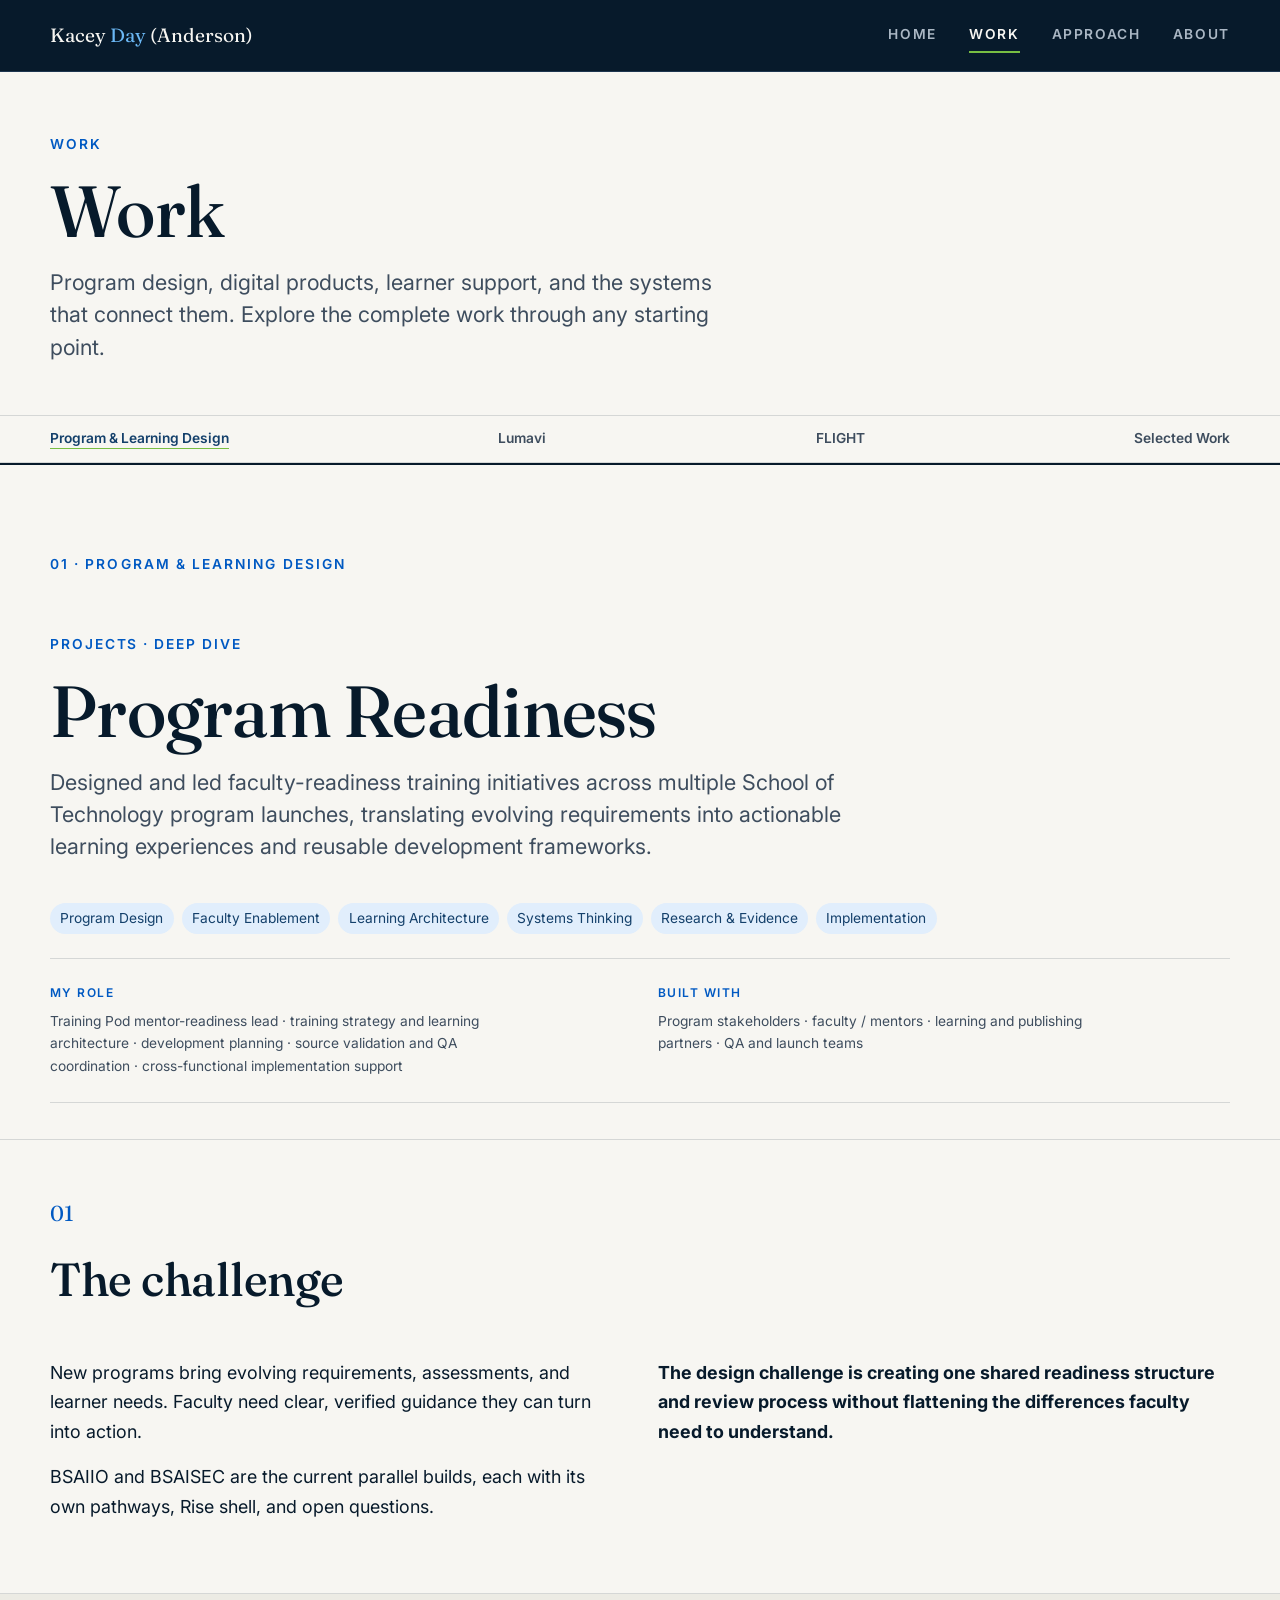
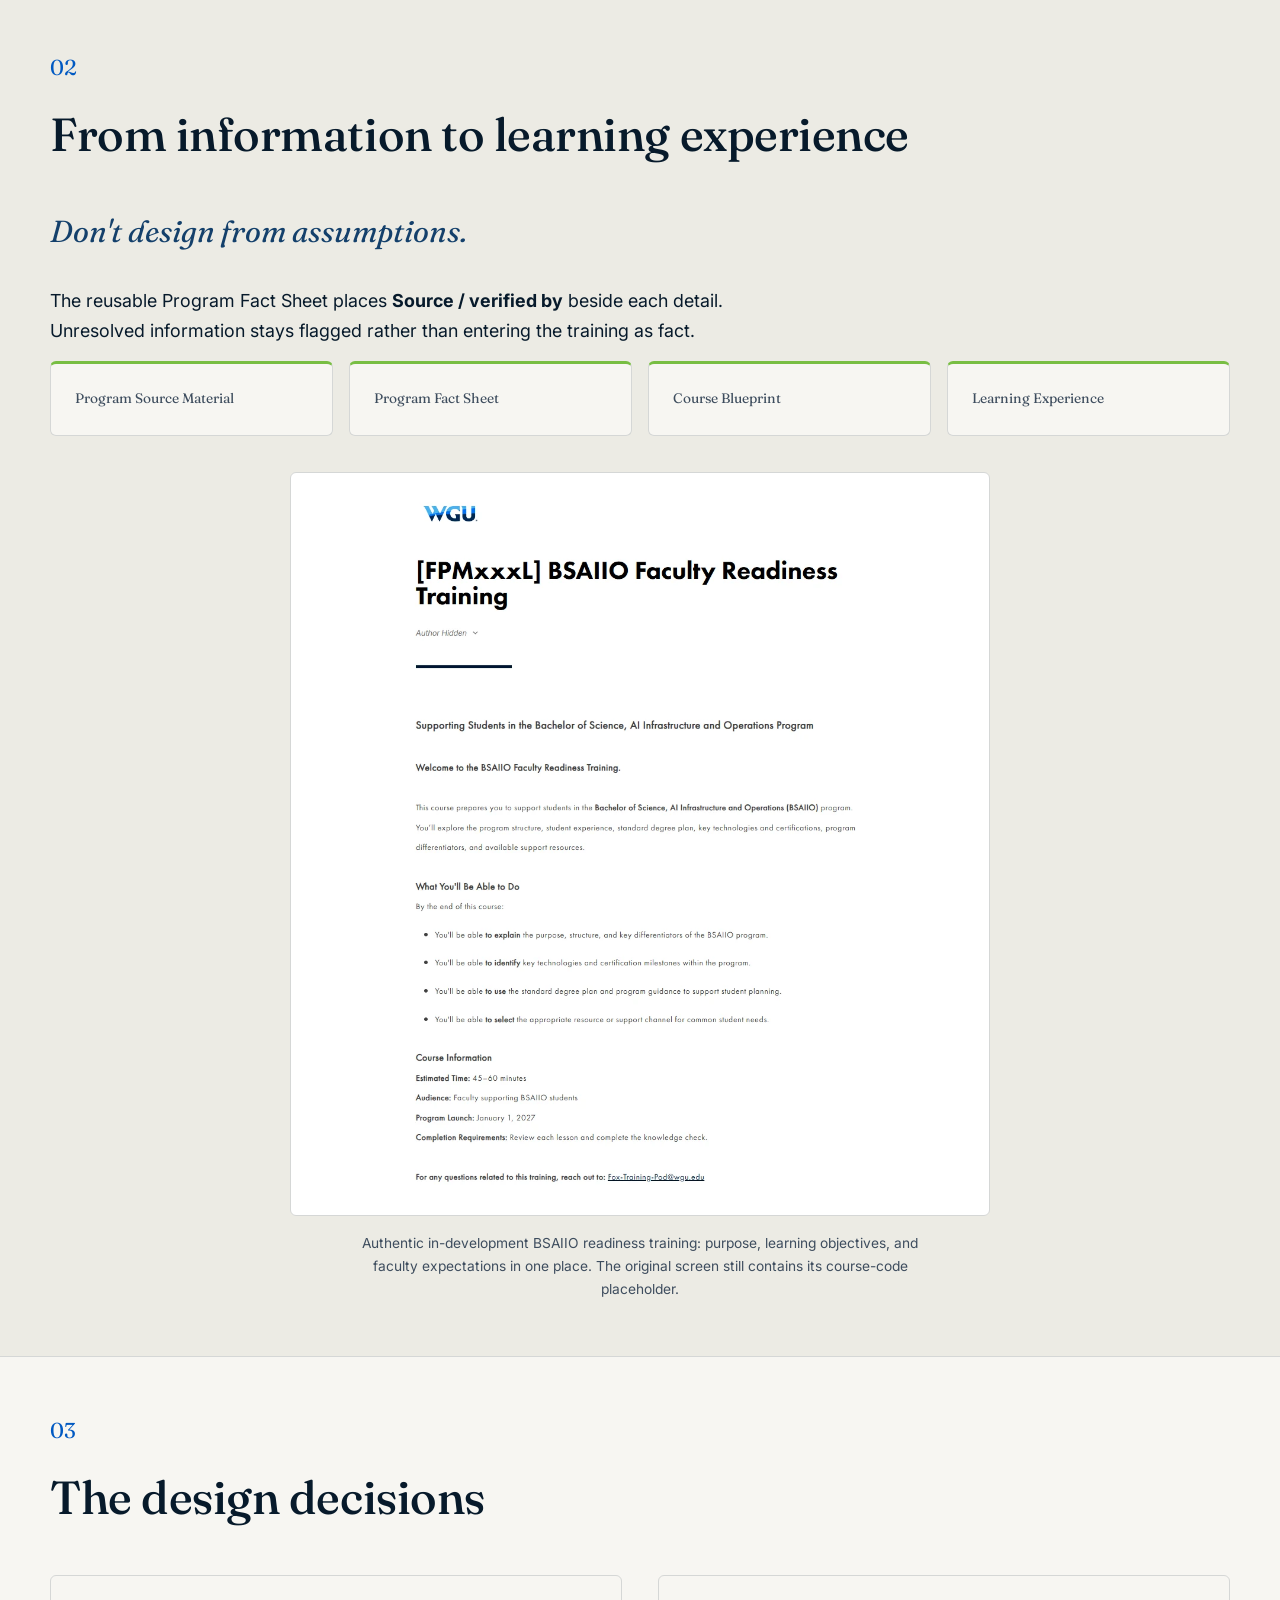
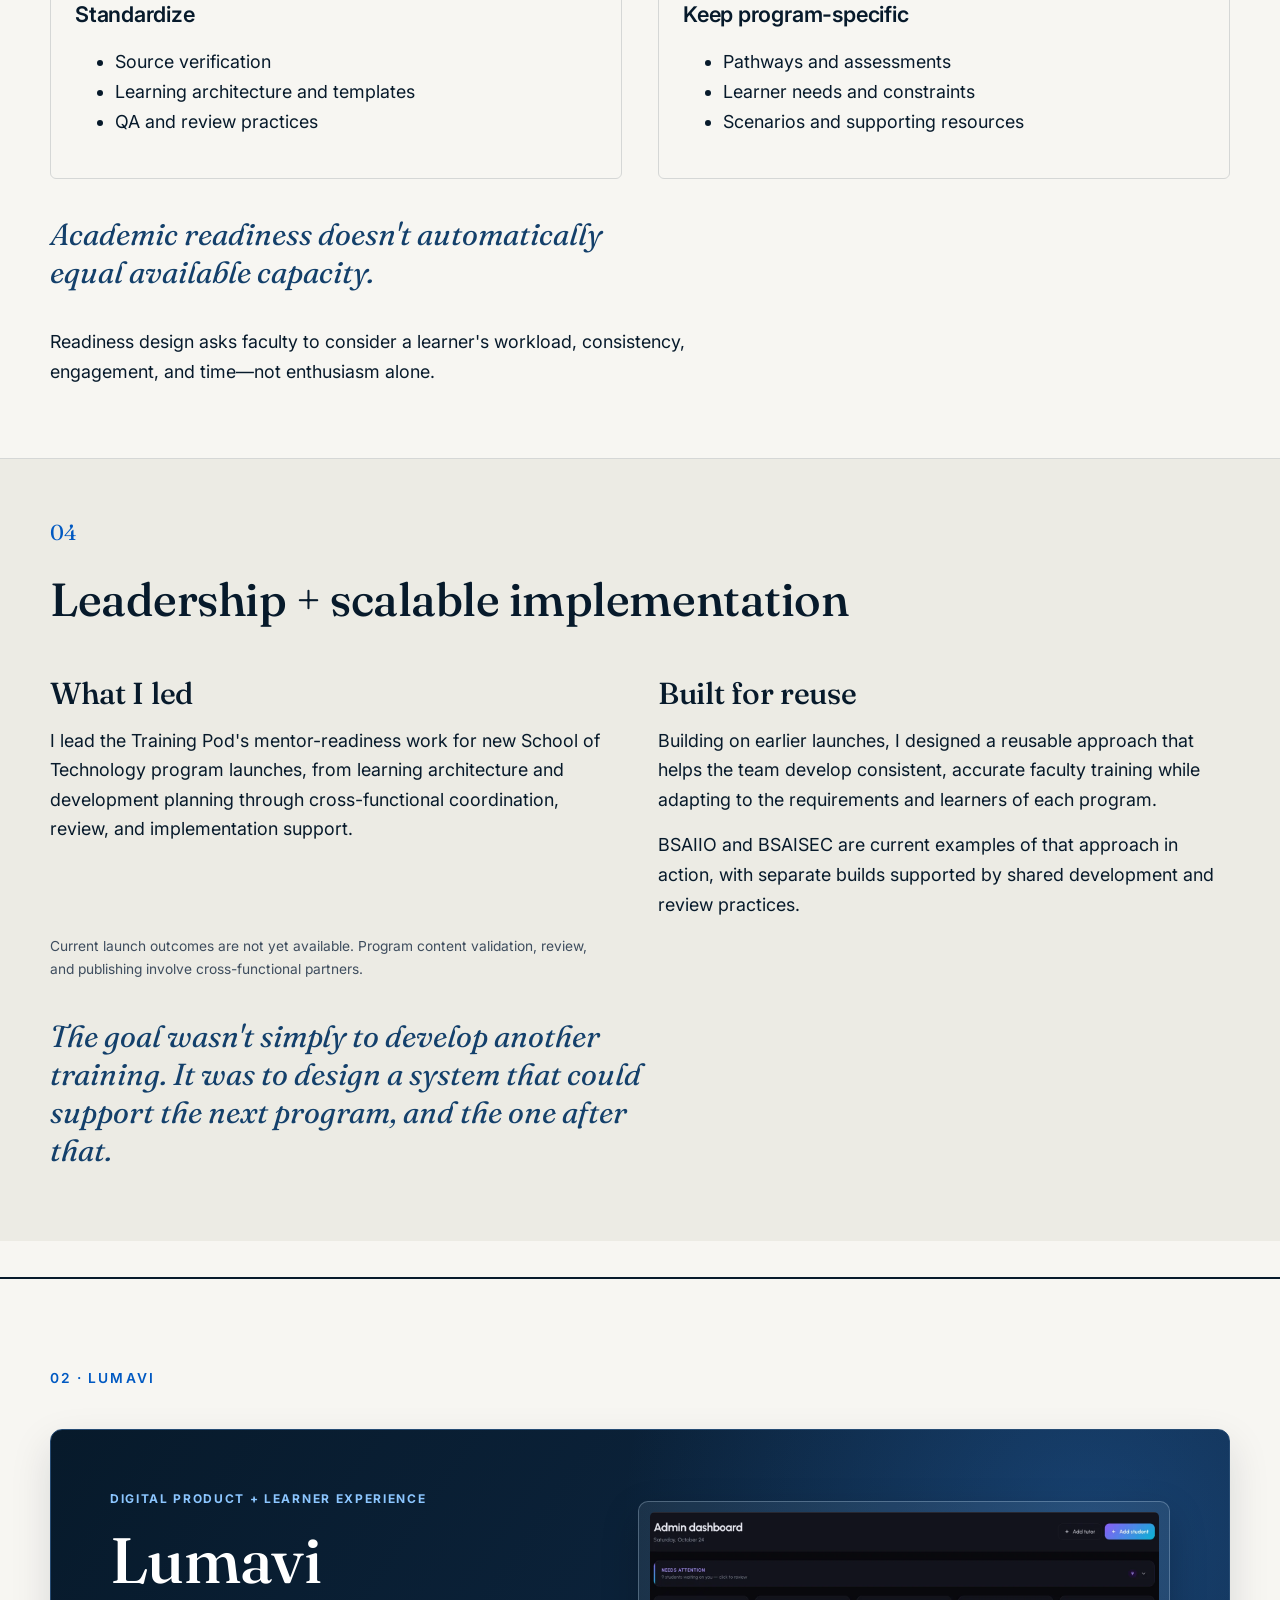
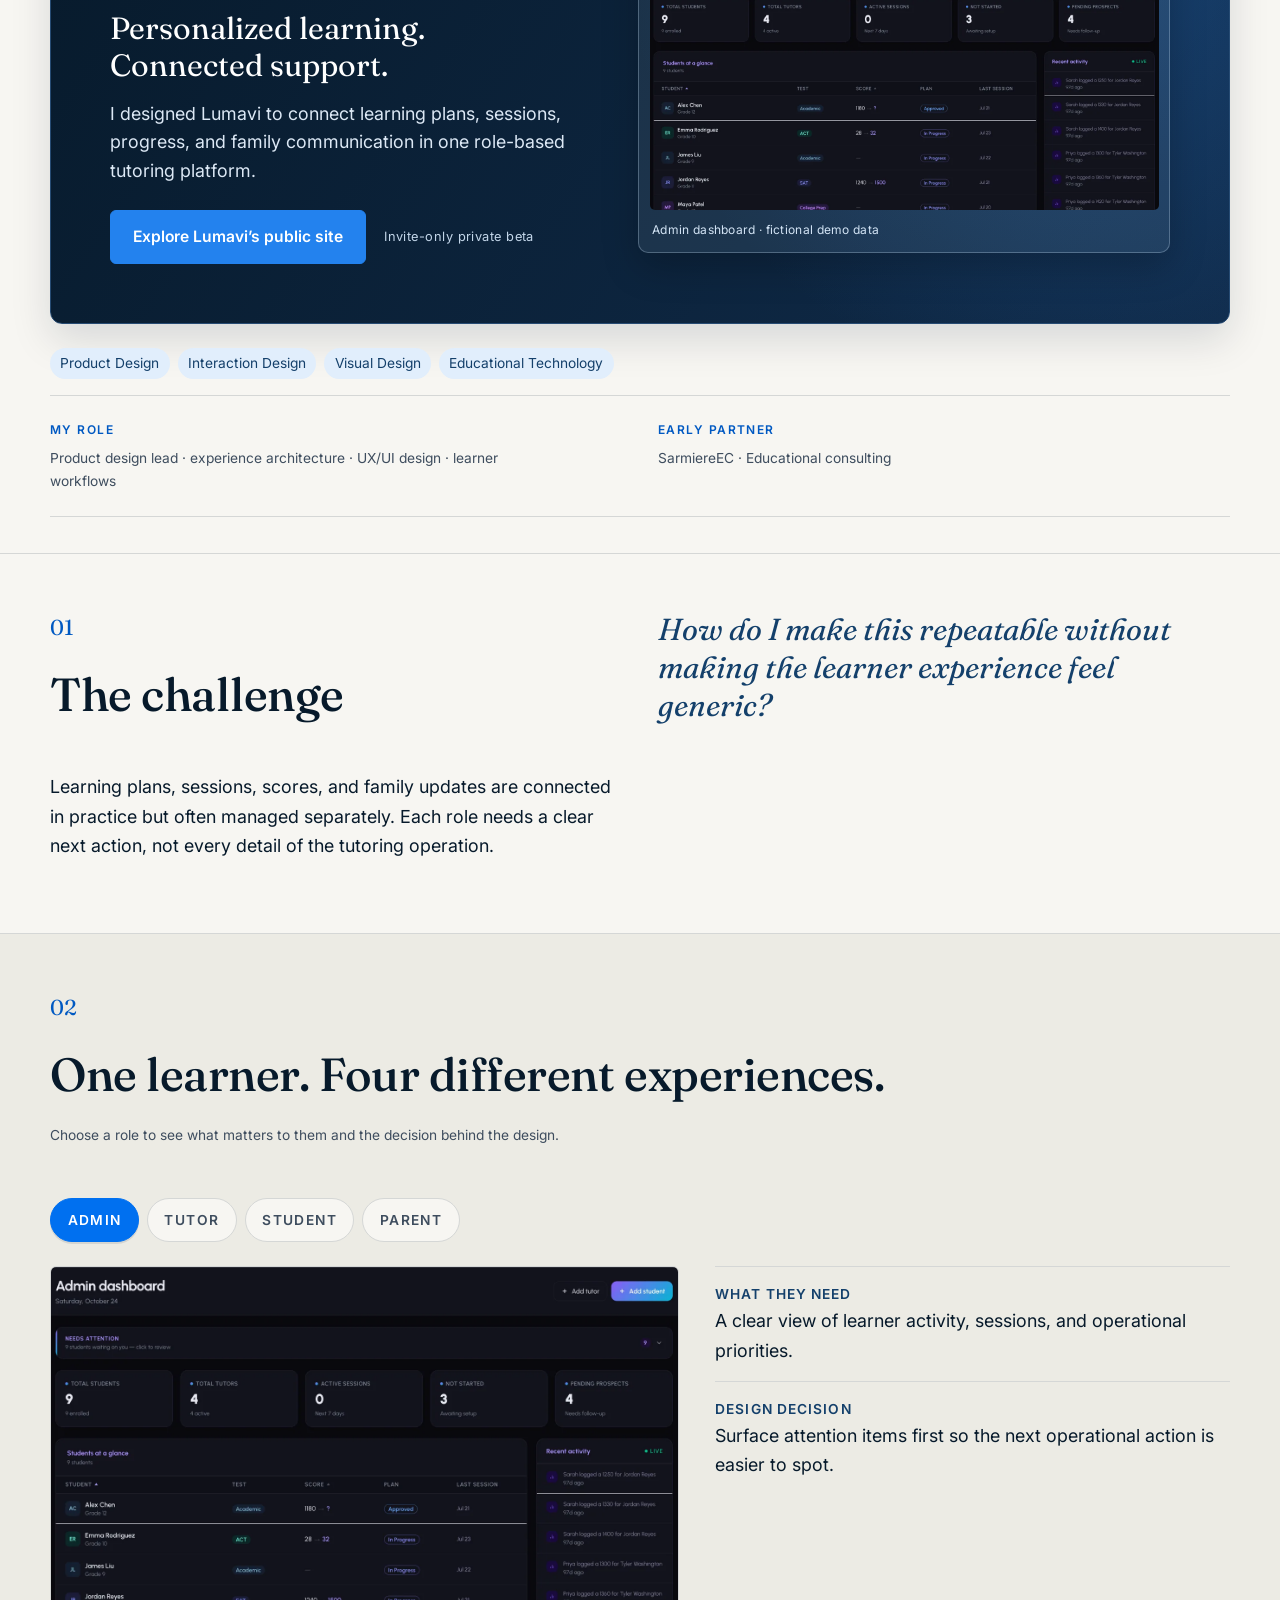
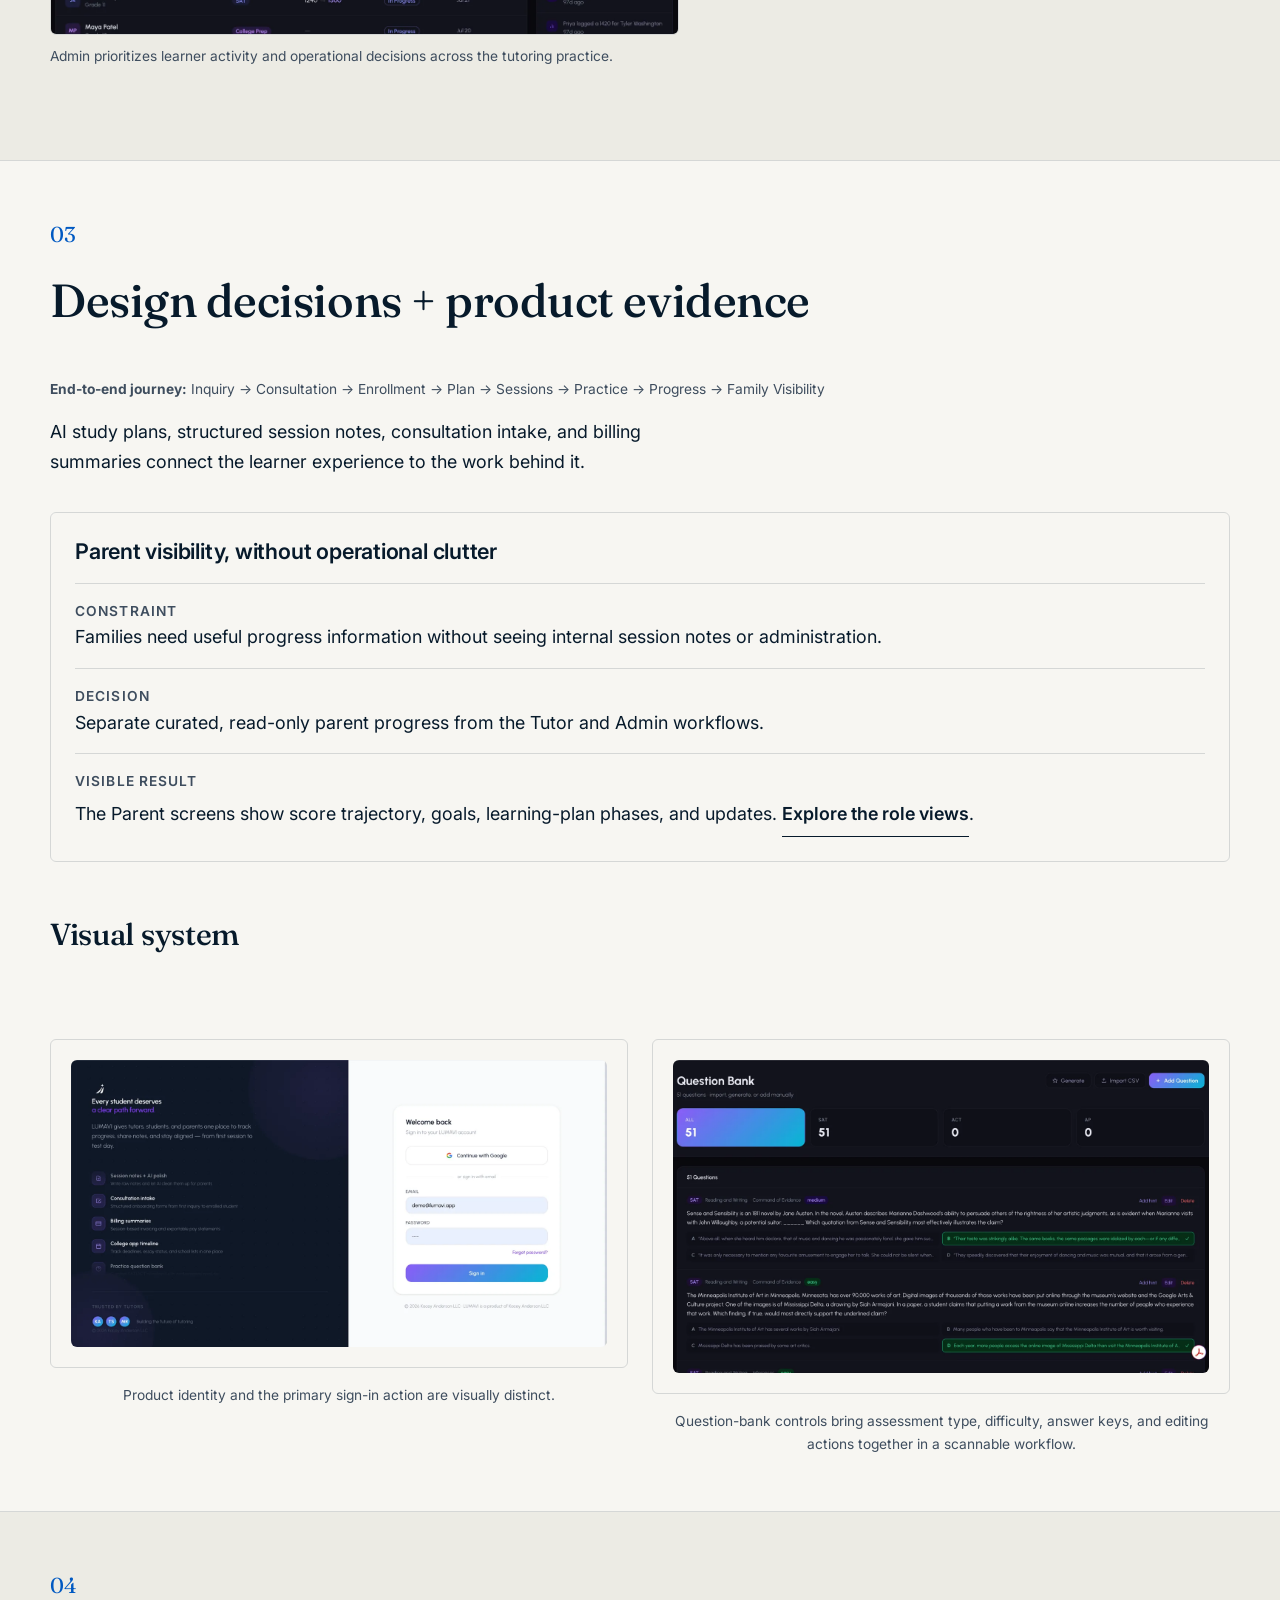
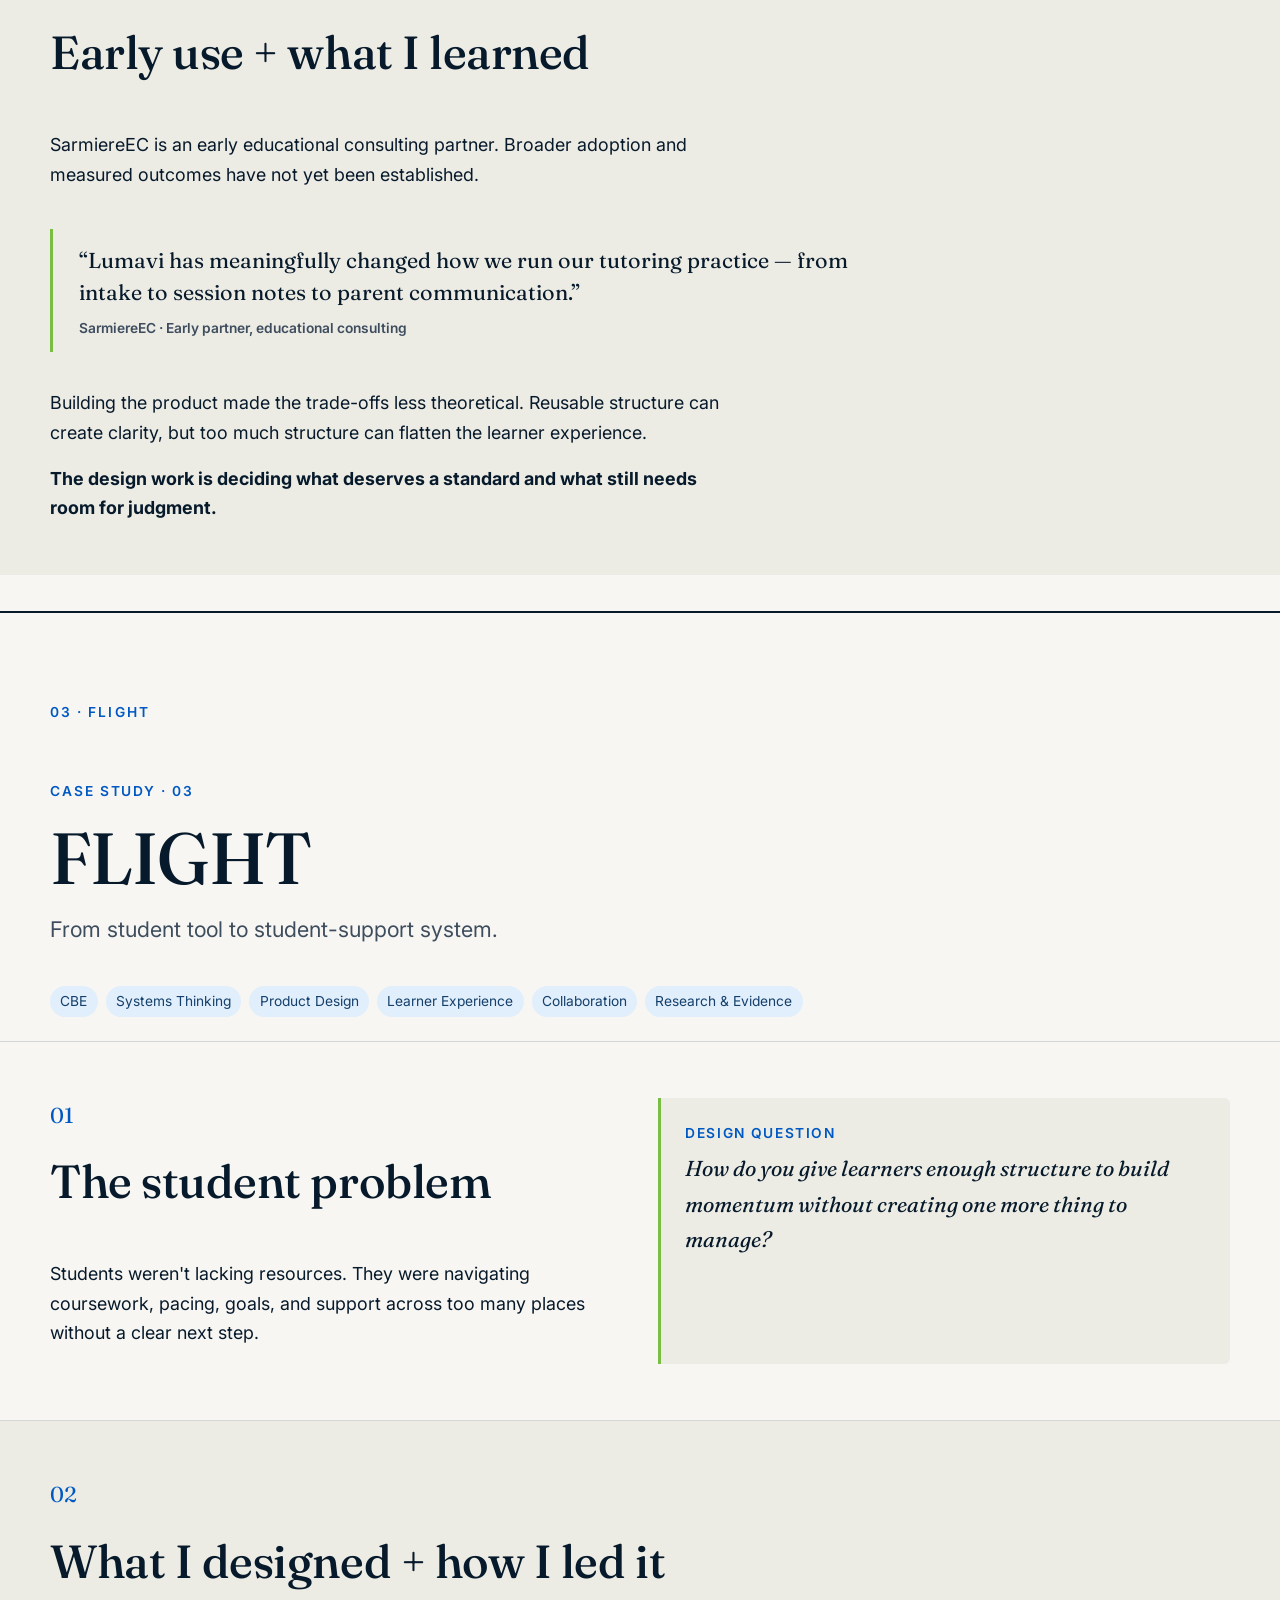
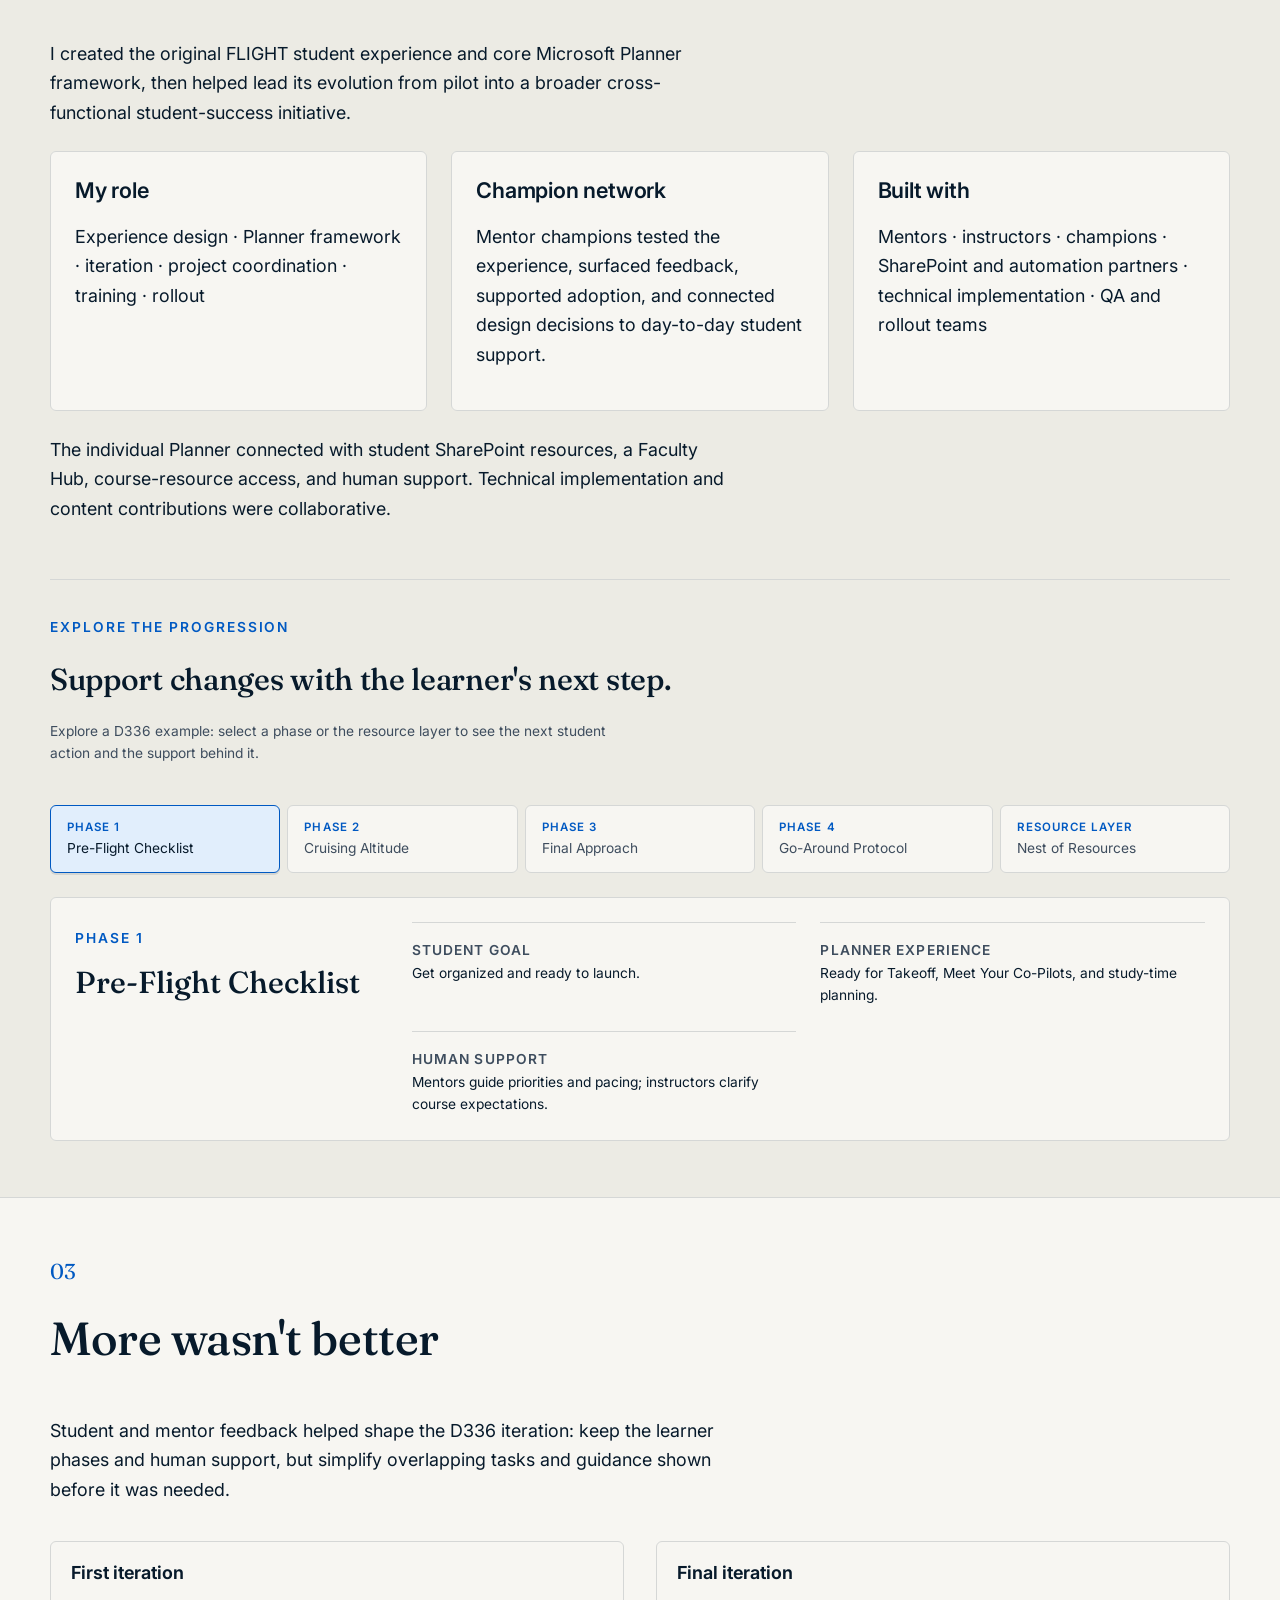
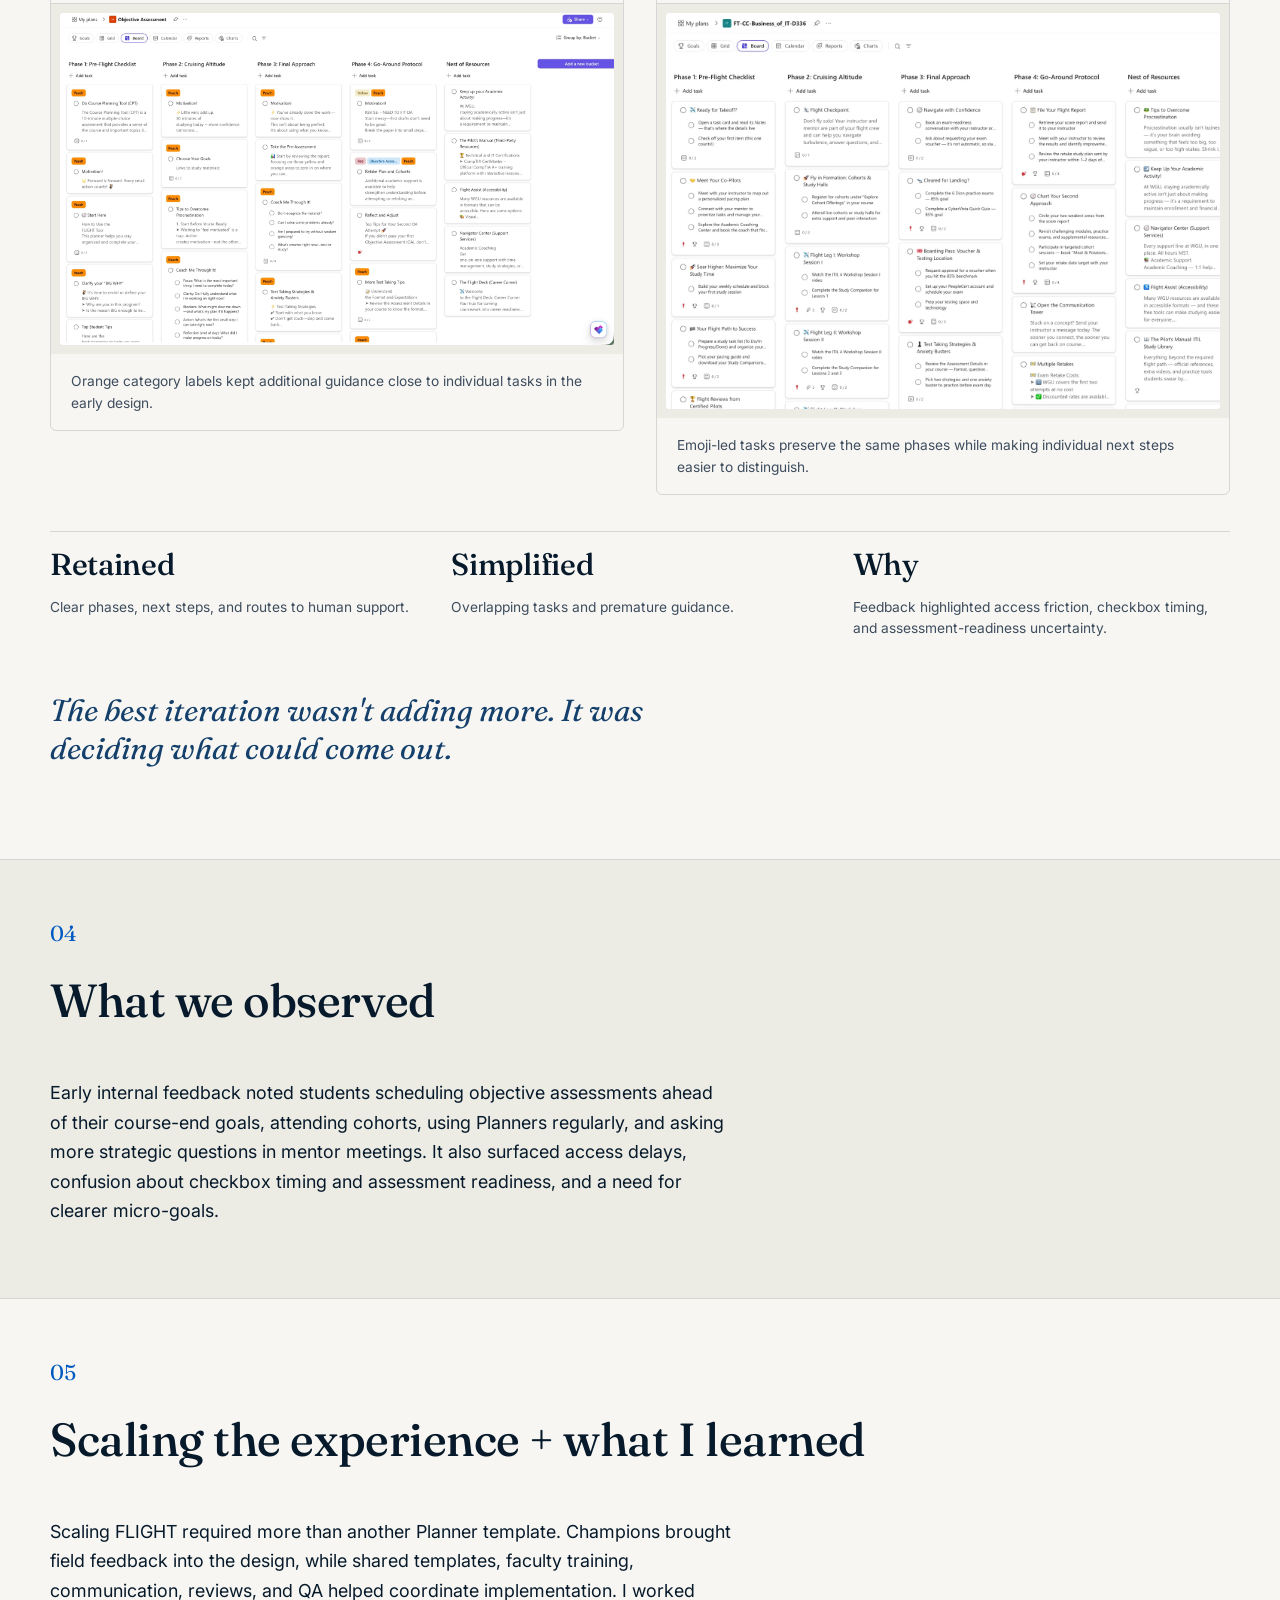
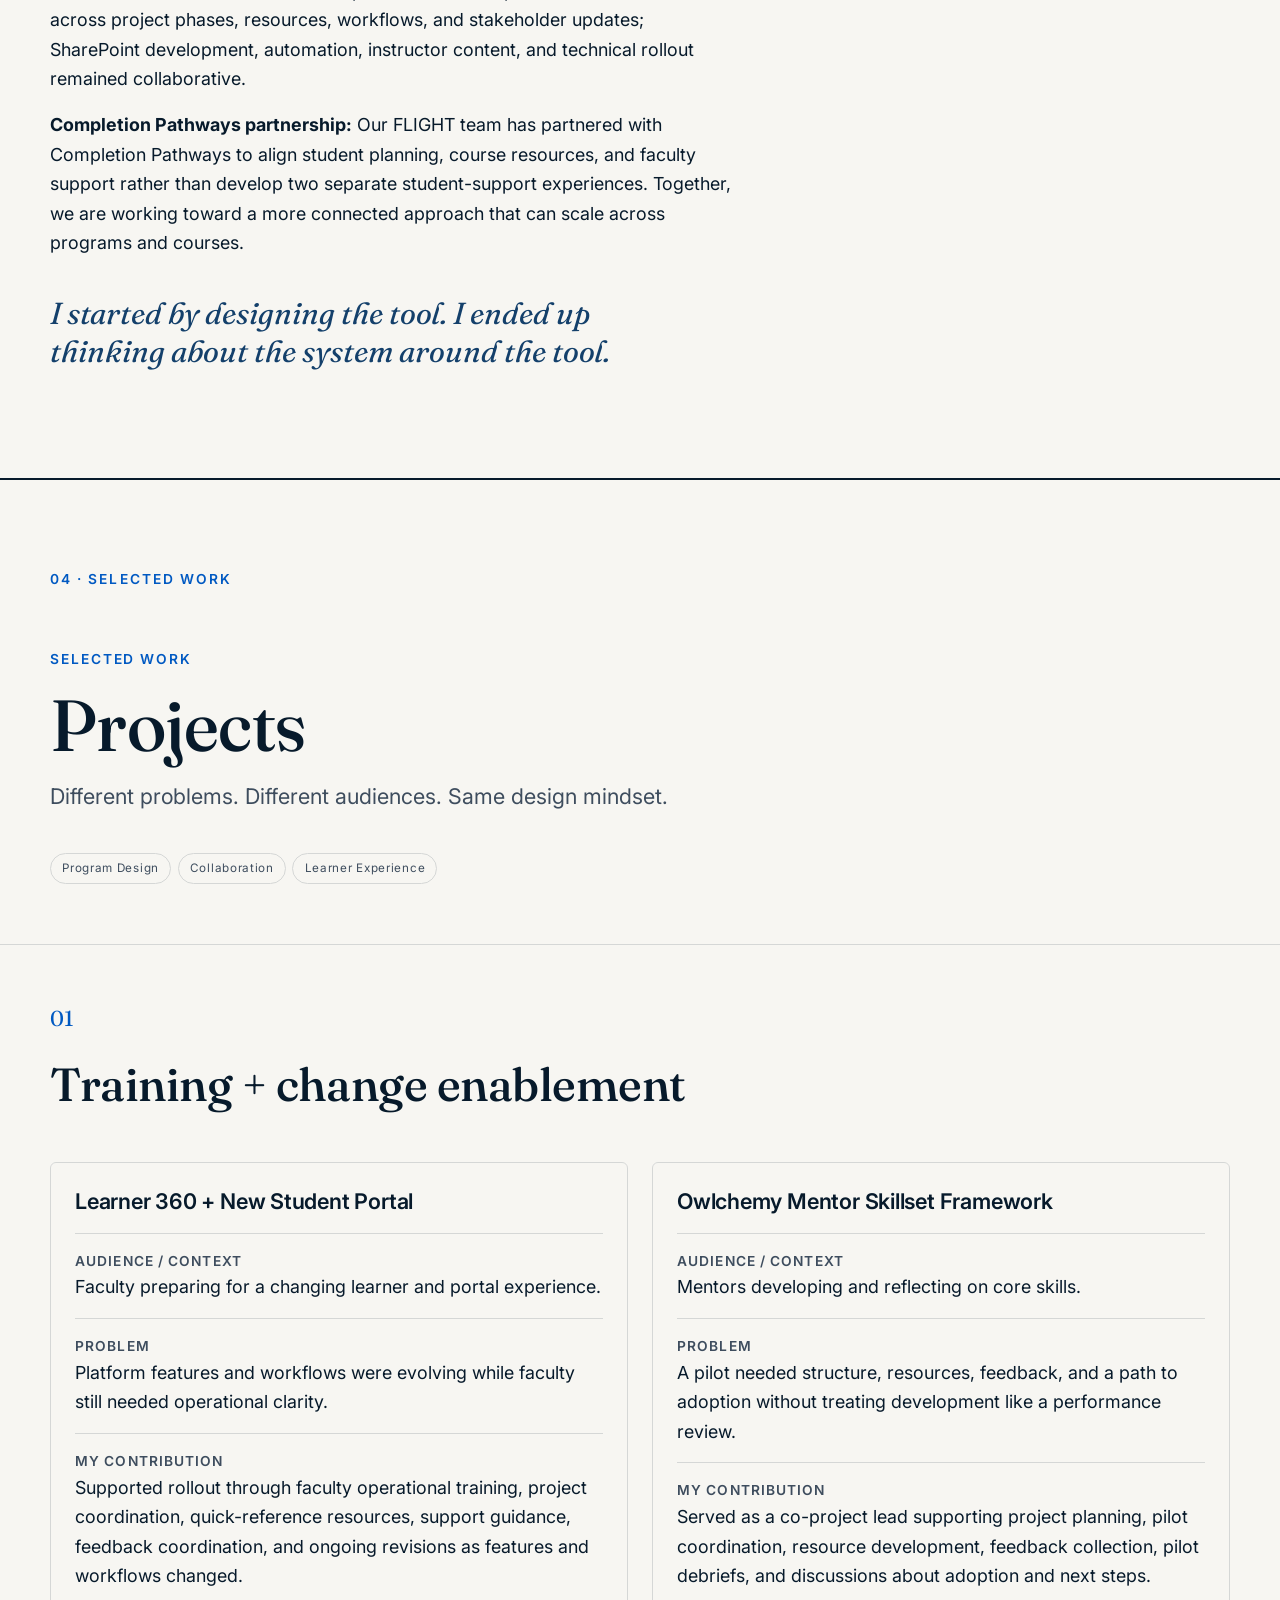
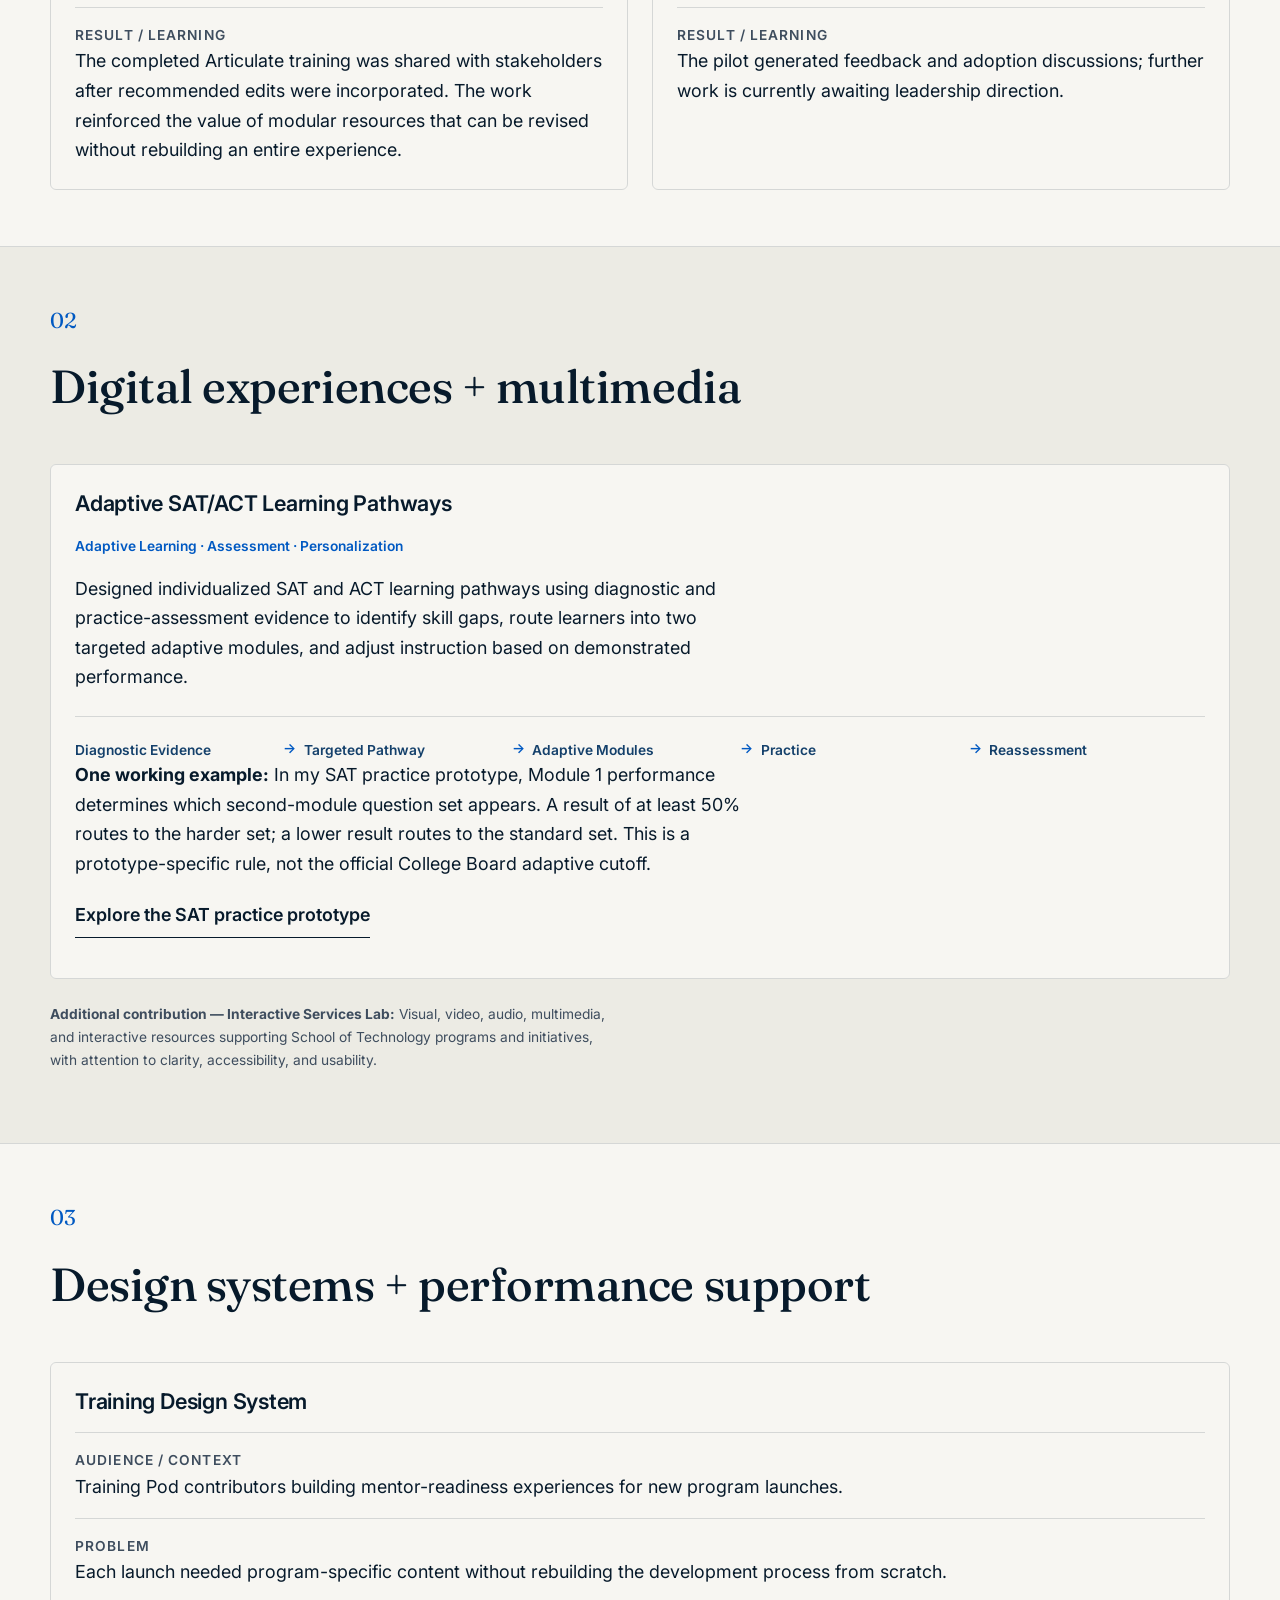
==== commit 070a68c7: "Update FLIGHT comparison labels and highlight Completion Pathways partnership" ====
--- a/work/index.html
+++ b/work/index.html
@@ -175,12 +175,12 @@
   <p>Student and mentor feedback helped shape the D336 iteration: keep the learner phases and human support, but simplify overlapping tasks and guidance shown before it was needed.</p>
   <div class="flight-iteration-comparison" role="group" aria-label="Actual FLIGHT Planner screenshots comparing the first iteration with the final iteration">
 <figure class="flight-iteration-comparison__item">
- <div class="flight-iteration-comparison__label"><span>First iteration</span><small>Orange category labels</small></div>
+ <div class="flight-iteration-comparison__label"><span>First iteration</span></div>
  <div class="flight-iteration-comparison__image"><a class="artifact-fullscreen" href="../assets/media/flight-first-authentic.webp" target="_blank" rel="noopener" aria-label="Open first FLIGHT iteration at full resolution"><img src="../assets/media/flight-first-authentic.webp" width="1768" height="1060" loading="lazy" alt="First FLIGHT Planner iteration with orange category labels organized across the learner phases"></a></div>
  <figcaption>Orange category labels kept additional guidance close to individual tasks in the early design.</figcaption>
 </figure>
 <figure class="flight-iteration-comparison__item">
- <div class="flight-iteration-comparison__label"><span>Final iteration</span><small>Emoji-led navigation</small></div>
+ <div class="flight-iteration-comparison__label"><span>Final iteration</span></div>
  <div class="flight-iteration-comparison__image"><a class="artifact-fullscreen" href="../assets/media/flight-final-focus.webp" target="_blank" rel="noopener" aria-label="Open final FLIGHT iteration at full resolution"><img src="../assets/media/flight-final-focus.webp" width="1472" height="1052" loading="lazy" alt="Final FLIGHT Planner iteration showing emoji-led tasks and streamlined phases in Microsoft Planner"></a></div>
  <figcaption>Emoji-led tasks preserve the same phases while making individual next steps easier to distinguish.</figcaption>
 </figure>
@@ -196,13 +196,12 @@
 <section class="case-section section--wash"><div class="wrap">
   <div class="case-section__head"><p class="case-section__num">04</p><h2 id="flight-evidence">What we observed</h2></div>
   <p>Early internal feedback noted students scheduling objective assessments ahead of their course-end goals, attending cohorts, using Planners regularly, and asking more strategic questions in mentor meetings. It also surfaced access delays, confusion about checkbox timing and assessment readiness, and a need for clearer micro-goals.</p>
-  <p class="quiet-note"><strong>Evidence limit:</strong> These observations informed iteration; they do not establish that FLIGHT caused the behaviors.</p>
 </div></section>
 
 <section class="case-section"><div class="wrap">
   <div class="case-section__head"><p class="case-section__num">05</p><h2>Scaling the experience + what I learned</h2></div>
   <p>Scaling FLIGHT required more than another Planner template. Champions brought field feedback into the design, while shared templates, faculty training, communication, reviews, and QA helped coordinate implementation. I worked across project phases, resources, workflows, and stakeholder updates; SharePoint development, automation, instructor content, and technical rollout remained collaborative.</p>
-  <p class="quiet-note"><strong>Current implementation:</strong> FLIGHT remains active for students already receiving it; additional expansion and future direction are paused pending leadership guidance.</p>
+  <p><strong>Completion Pathways partnership:</strong> Our FLIGHT team has partnered with Completion Pathways to align student planning, course resources, and faculty support rather than develop two separate student-support experiences. Together, we are working toward a more connected approach that can scale across programs and courses.</p>
   <p class="pullline">I started by designing the tool. I ended up thinking about the system around the tool.</p>
 </div></section>
 </article>
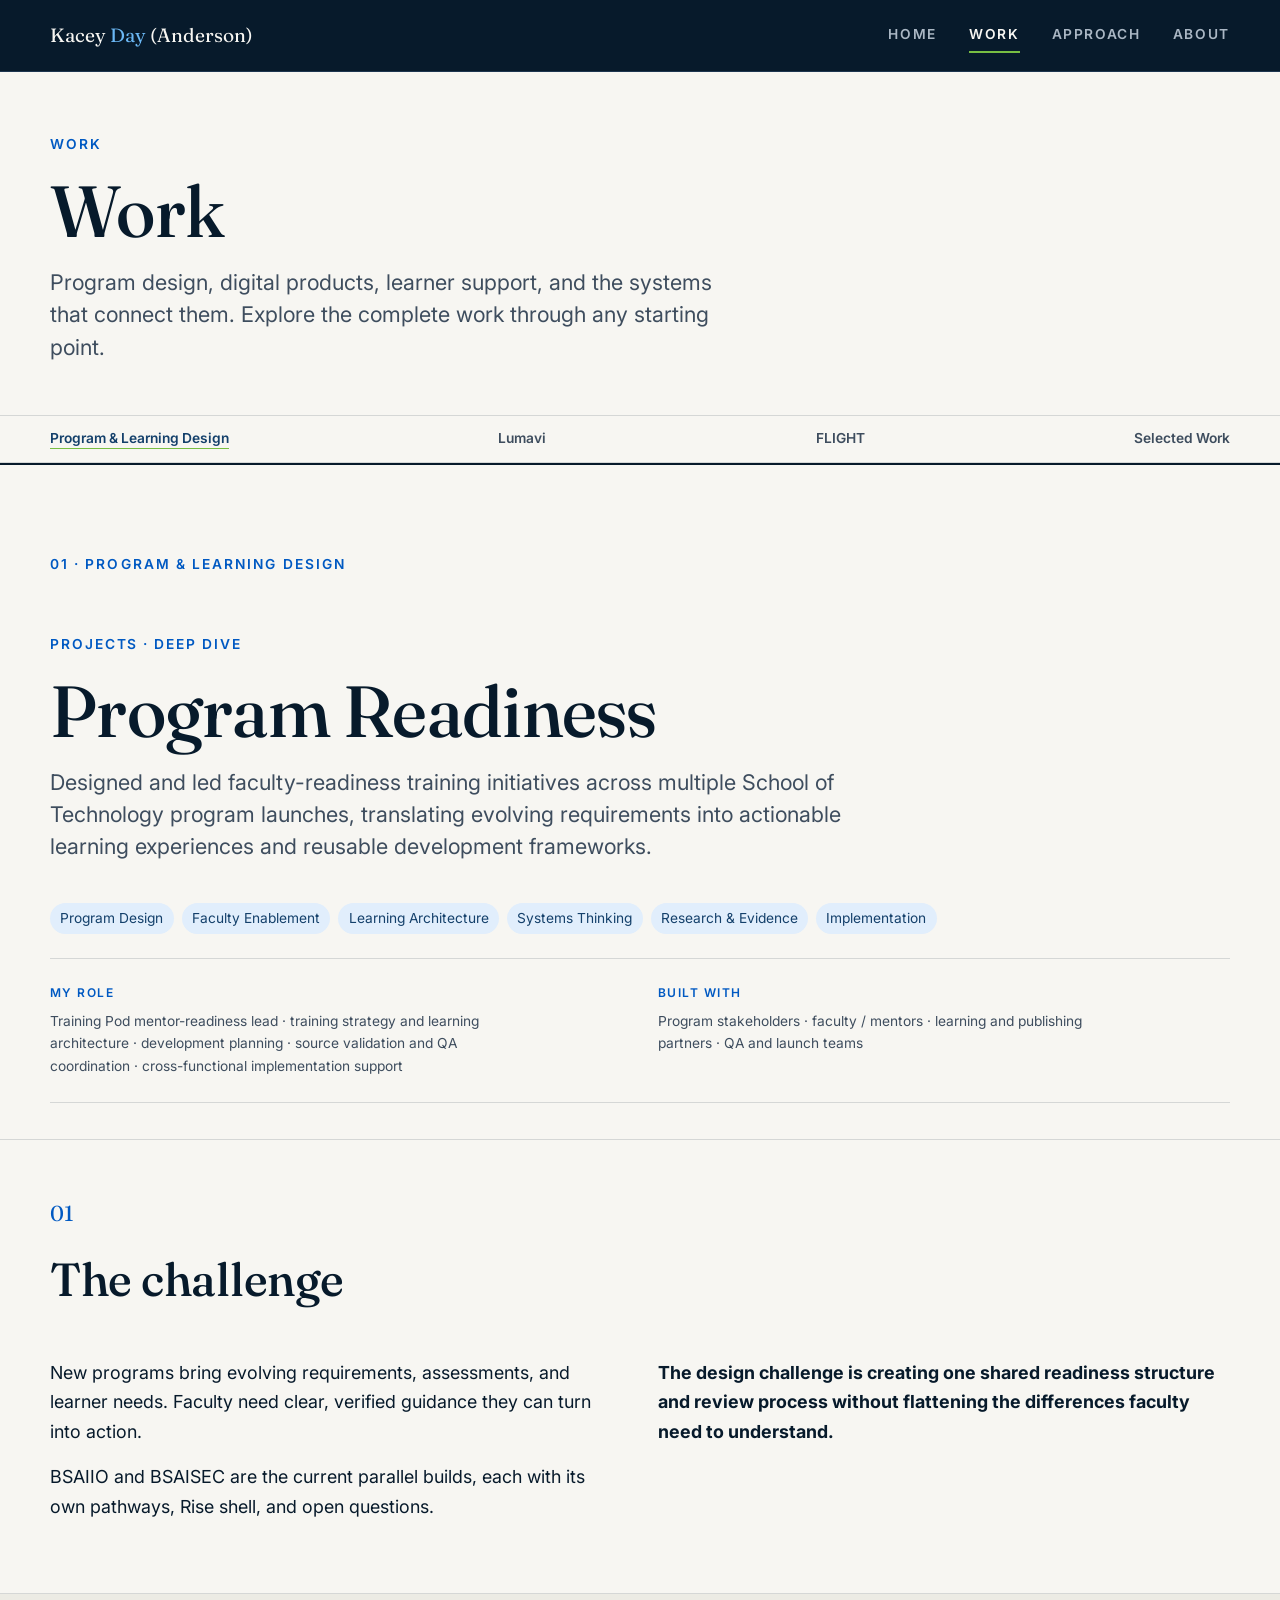
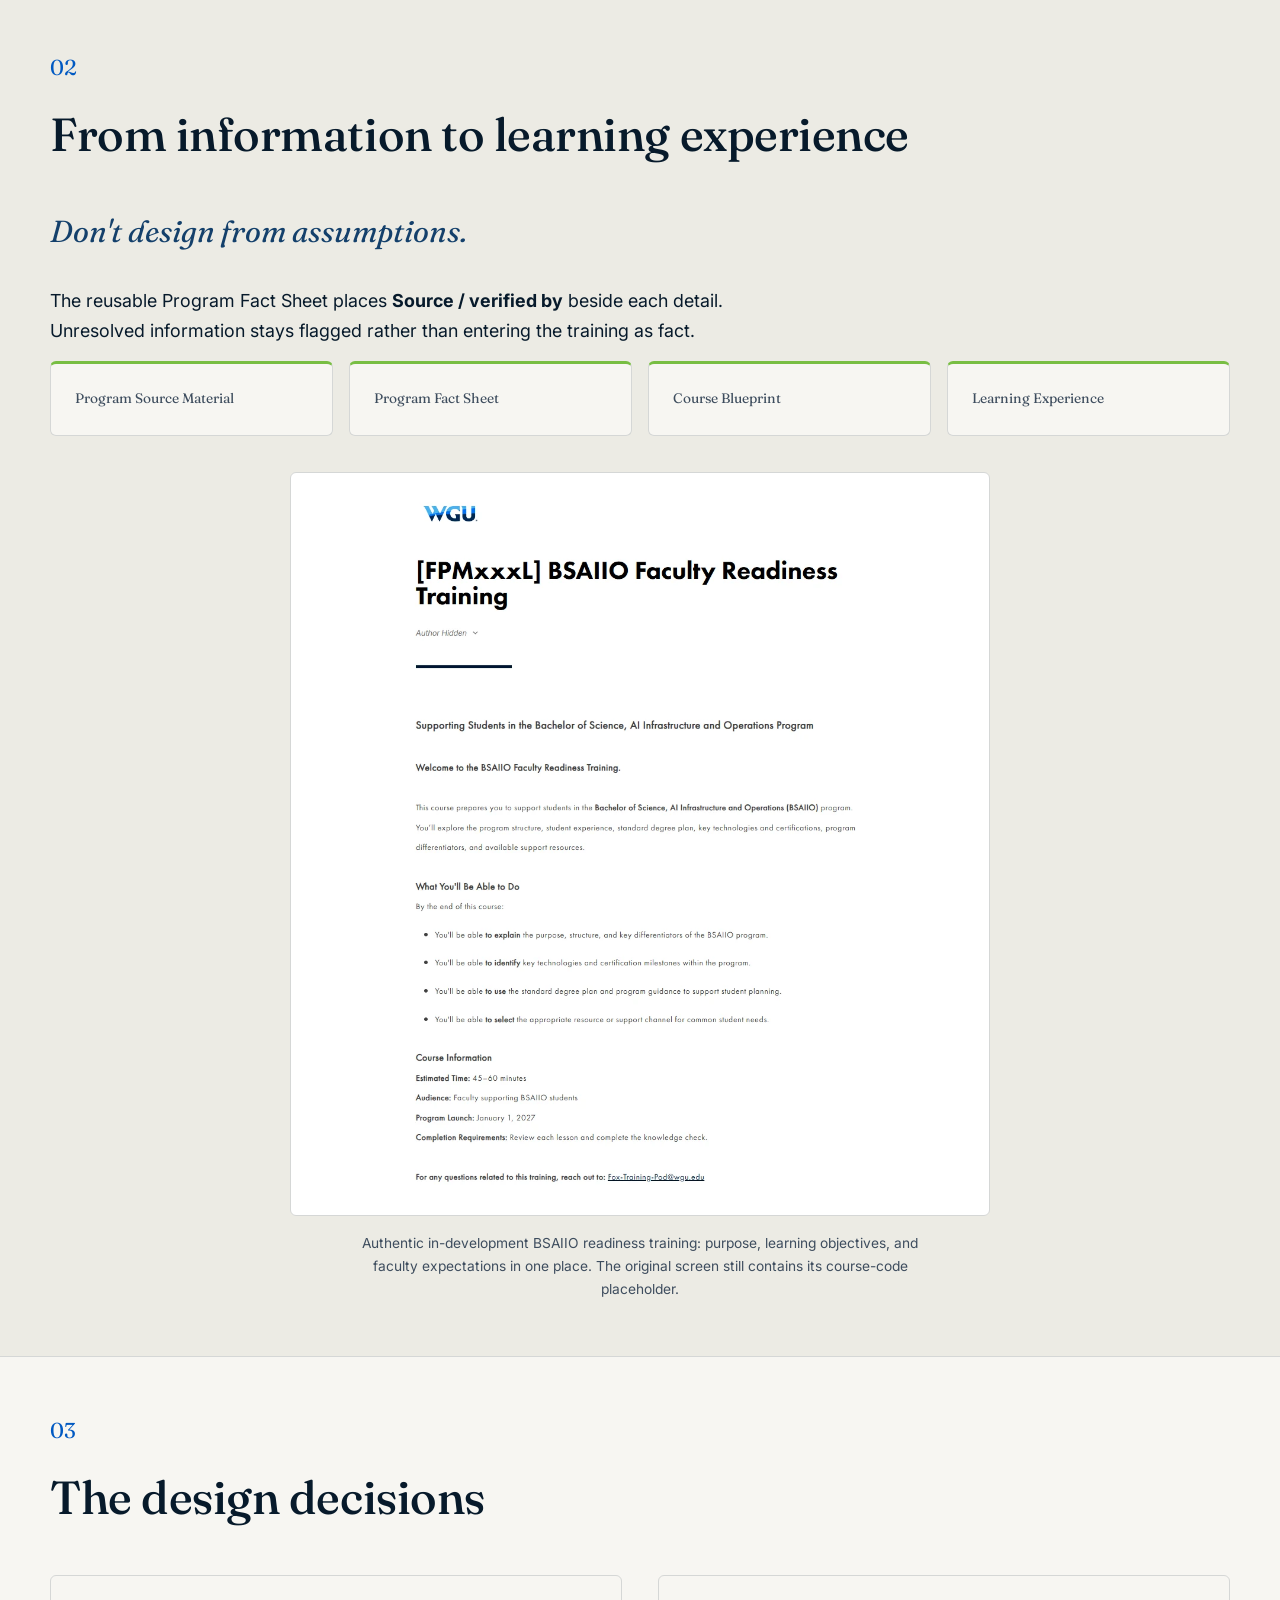
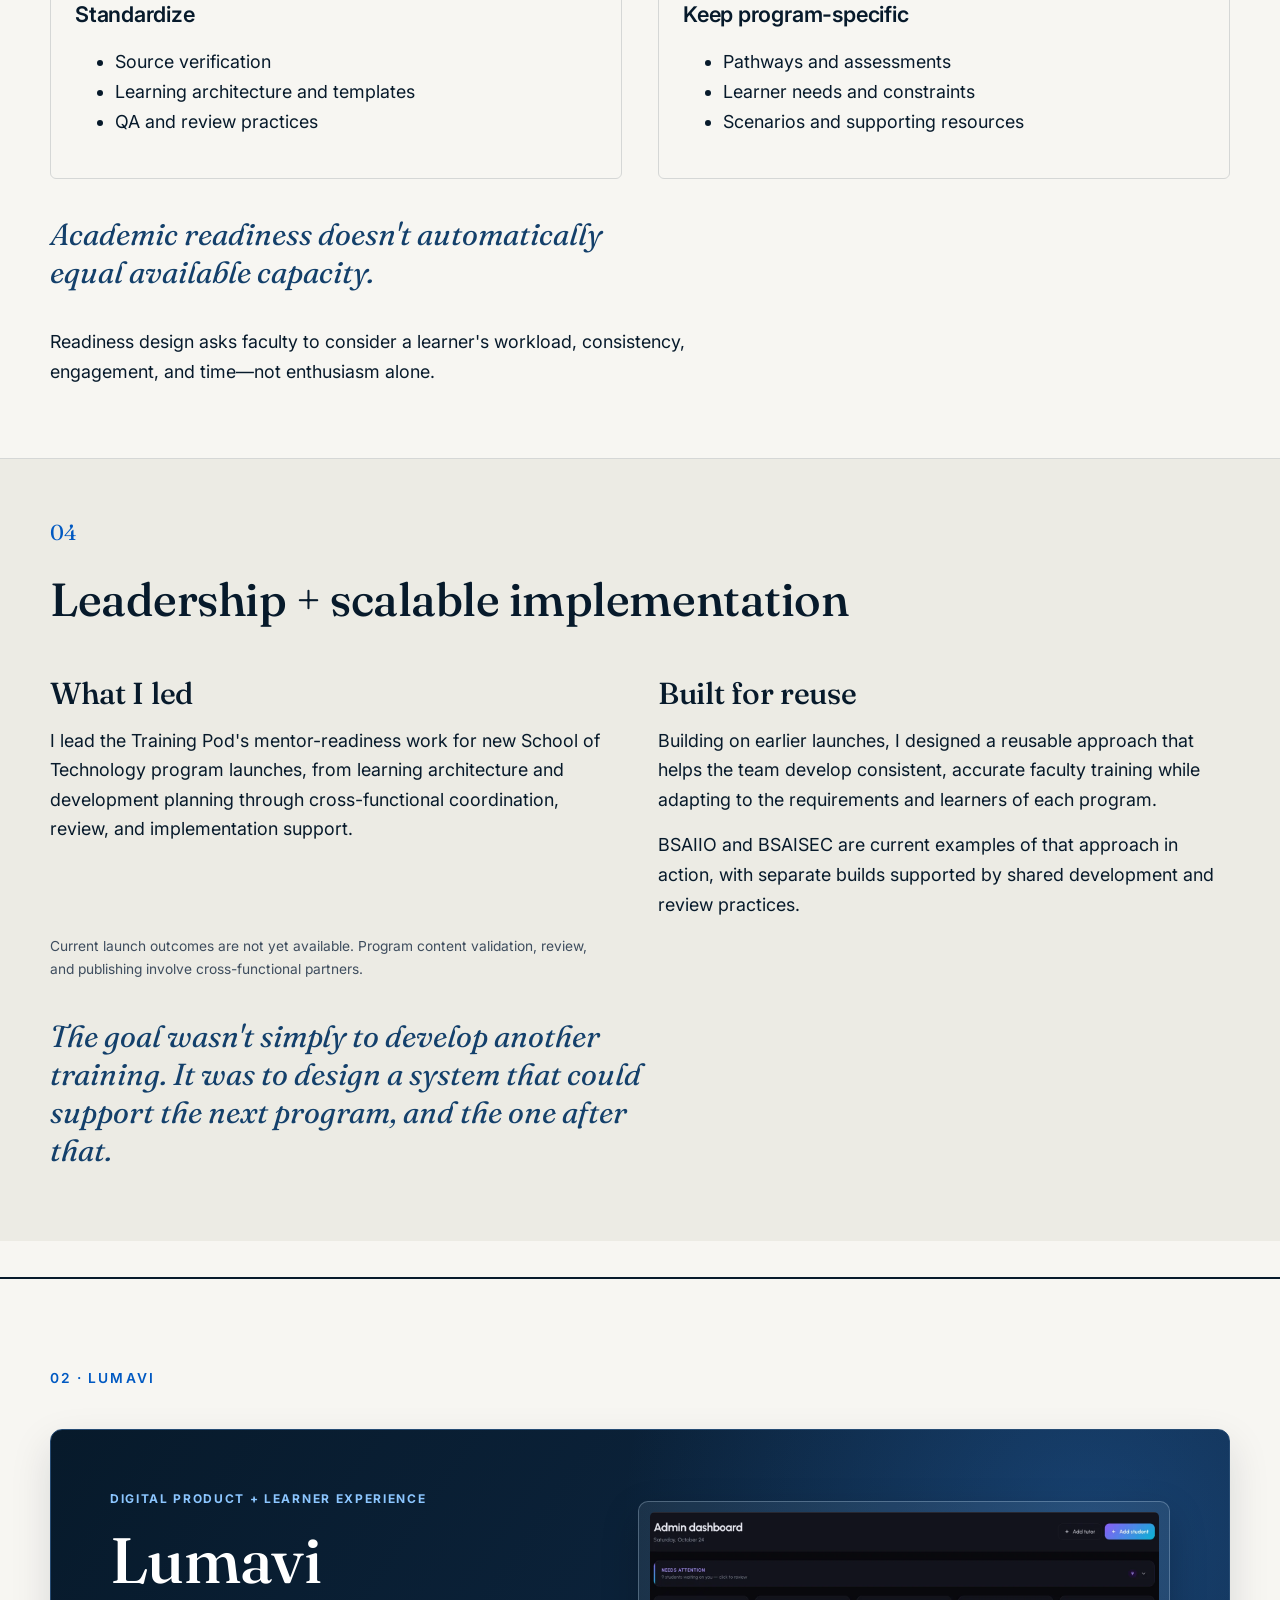
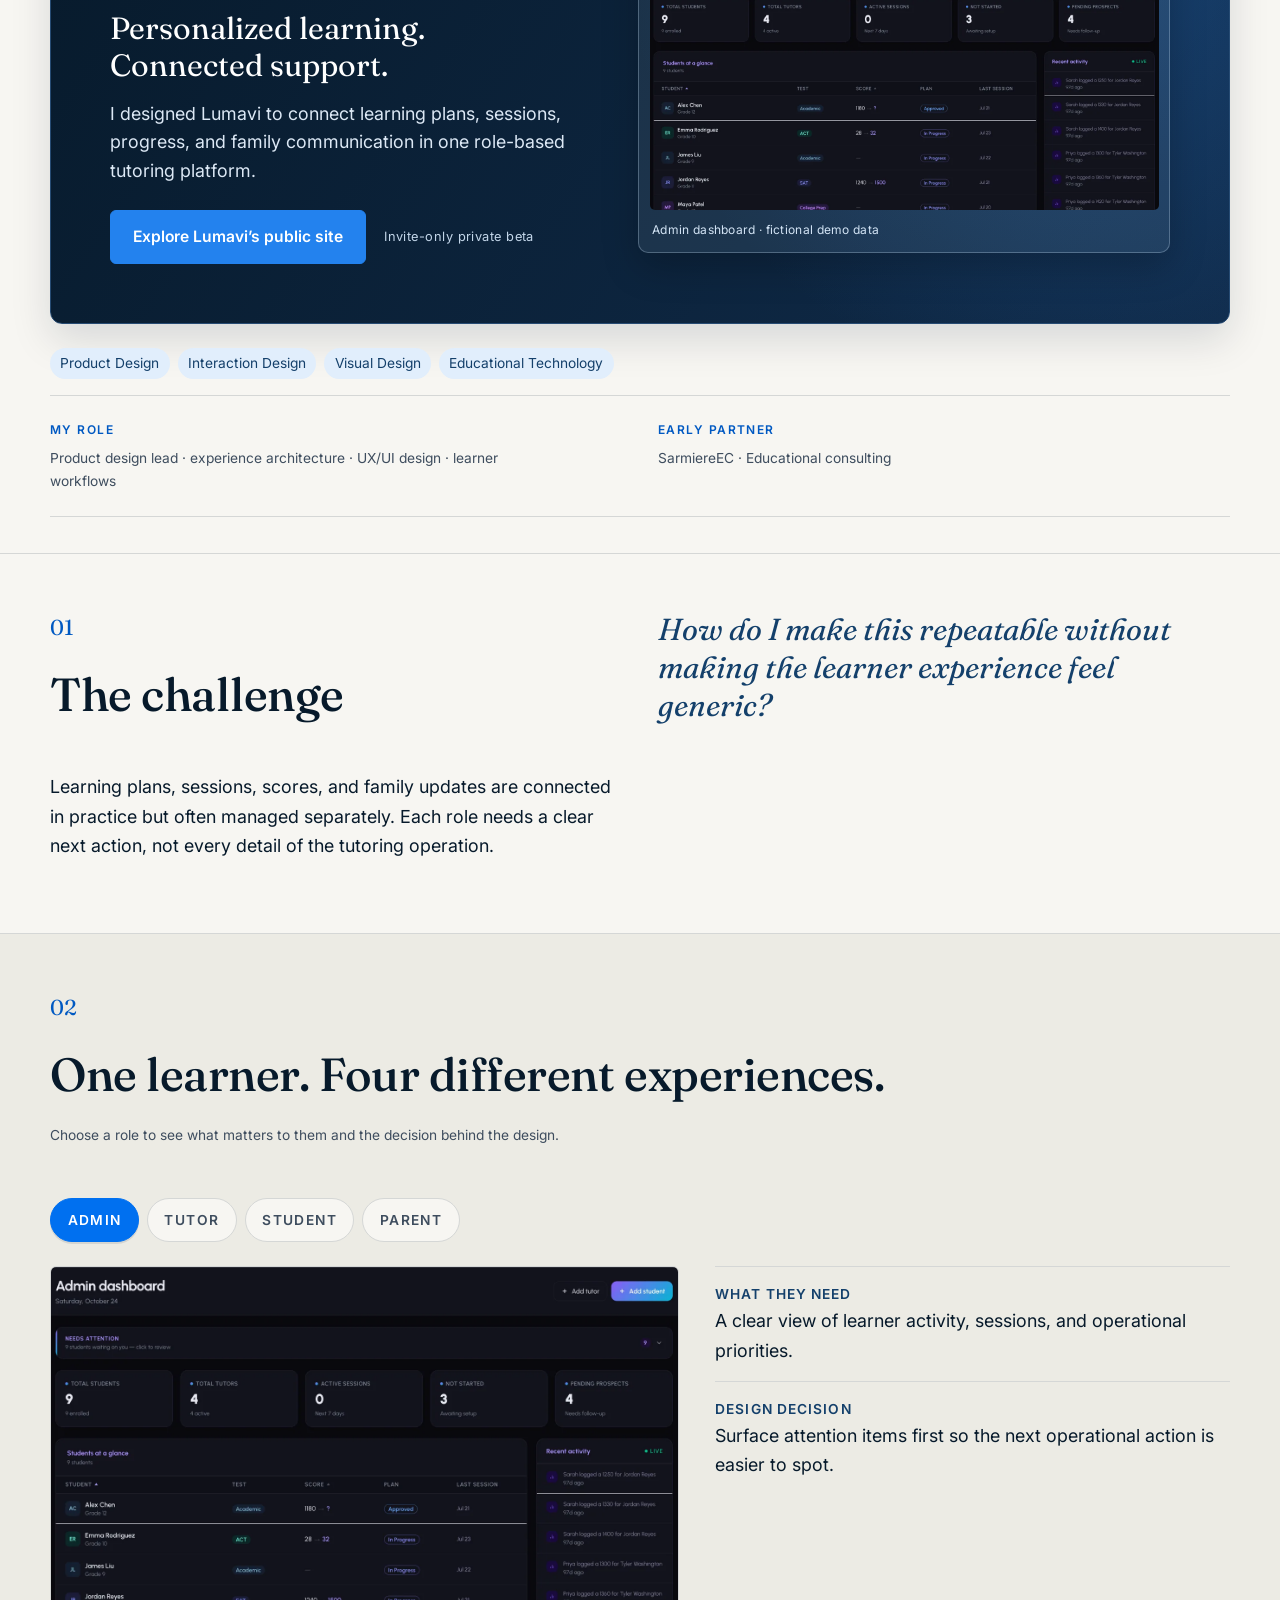
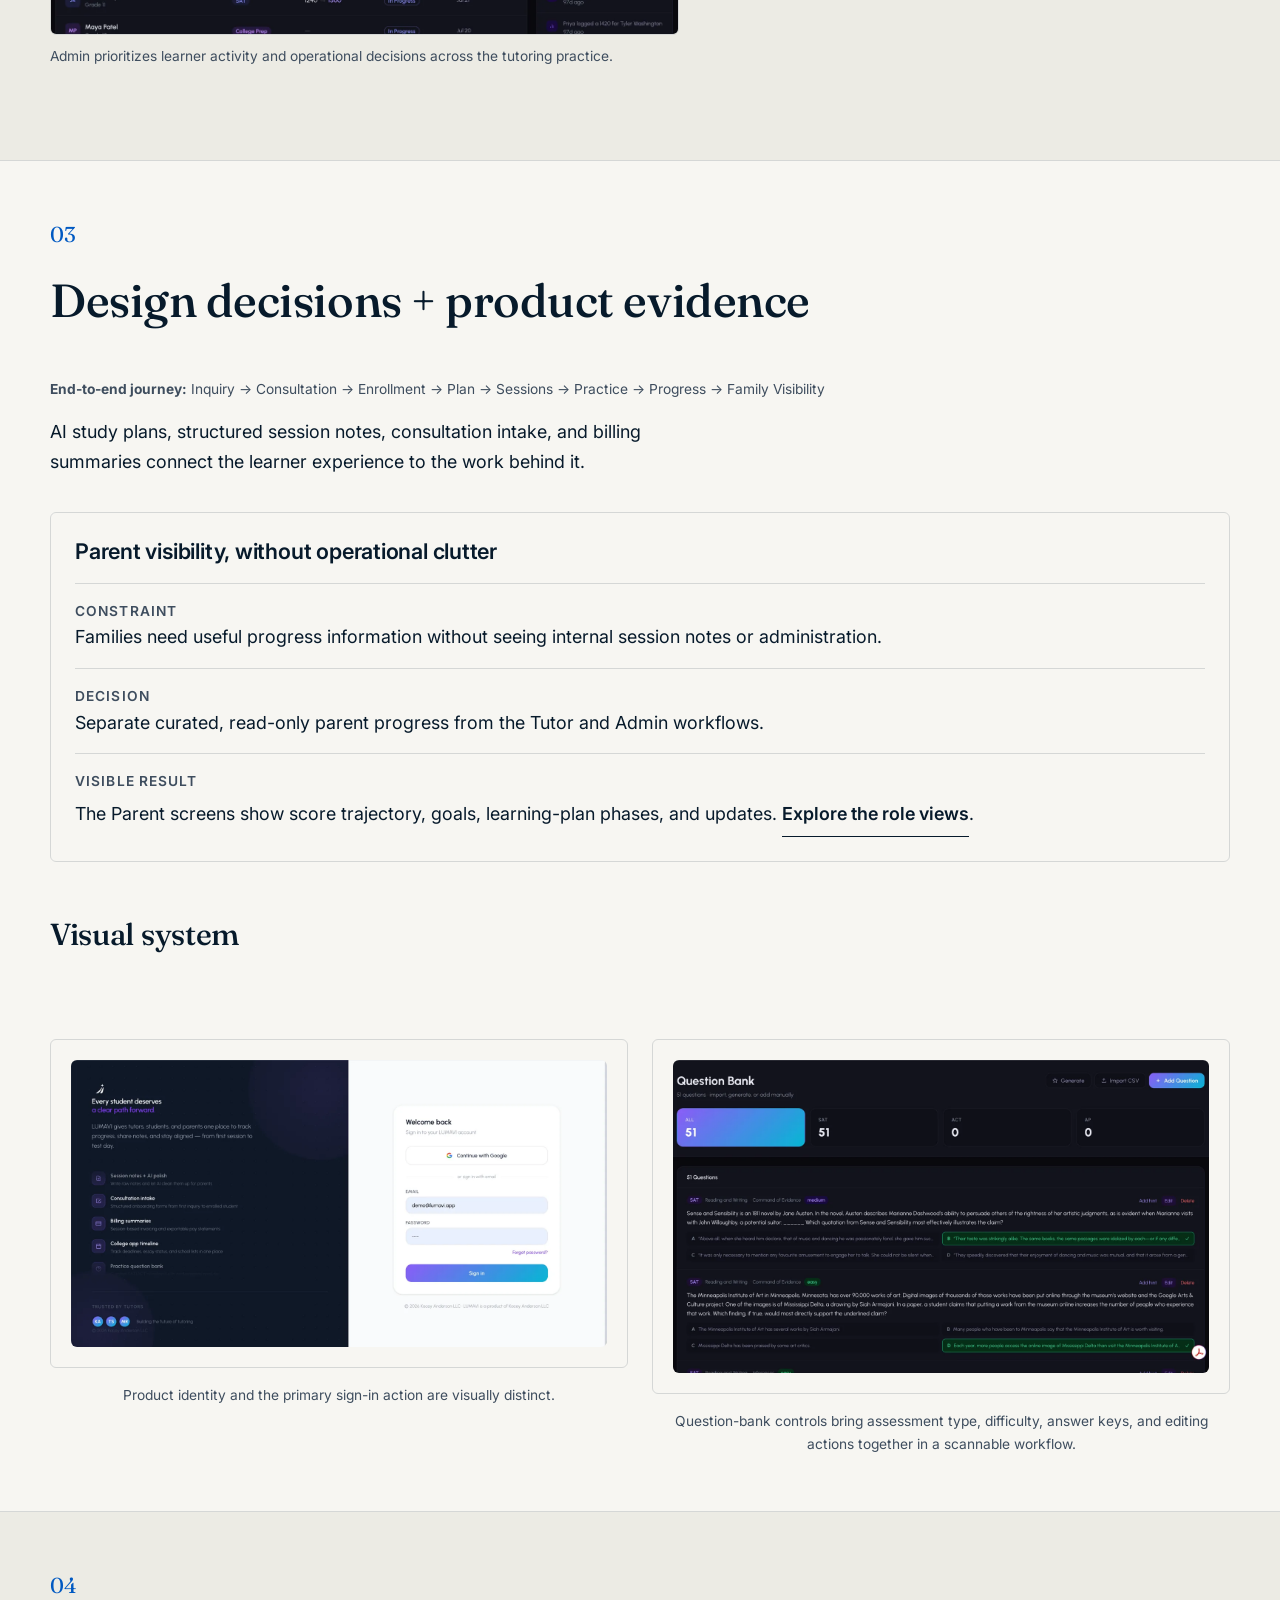
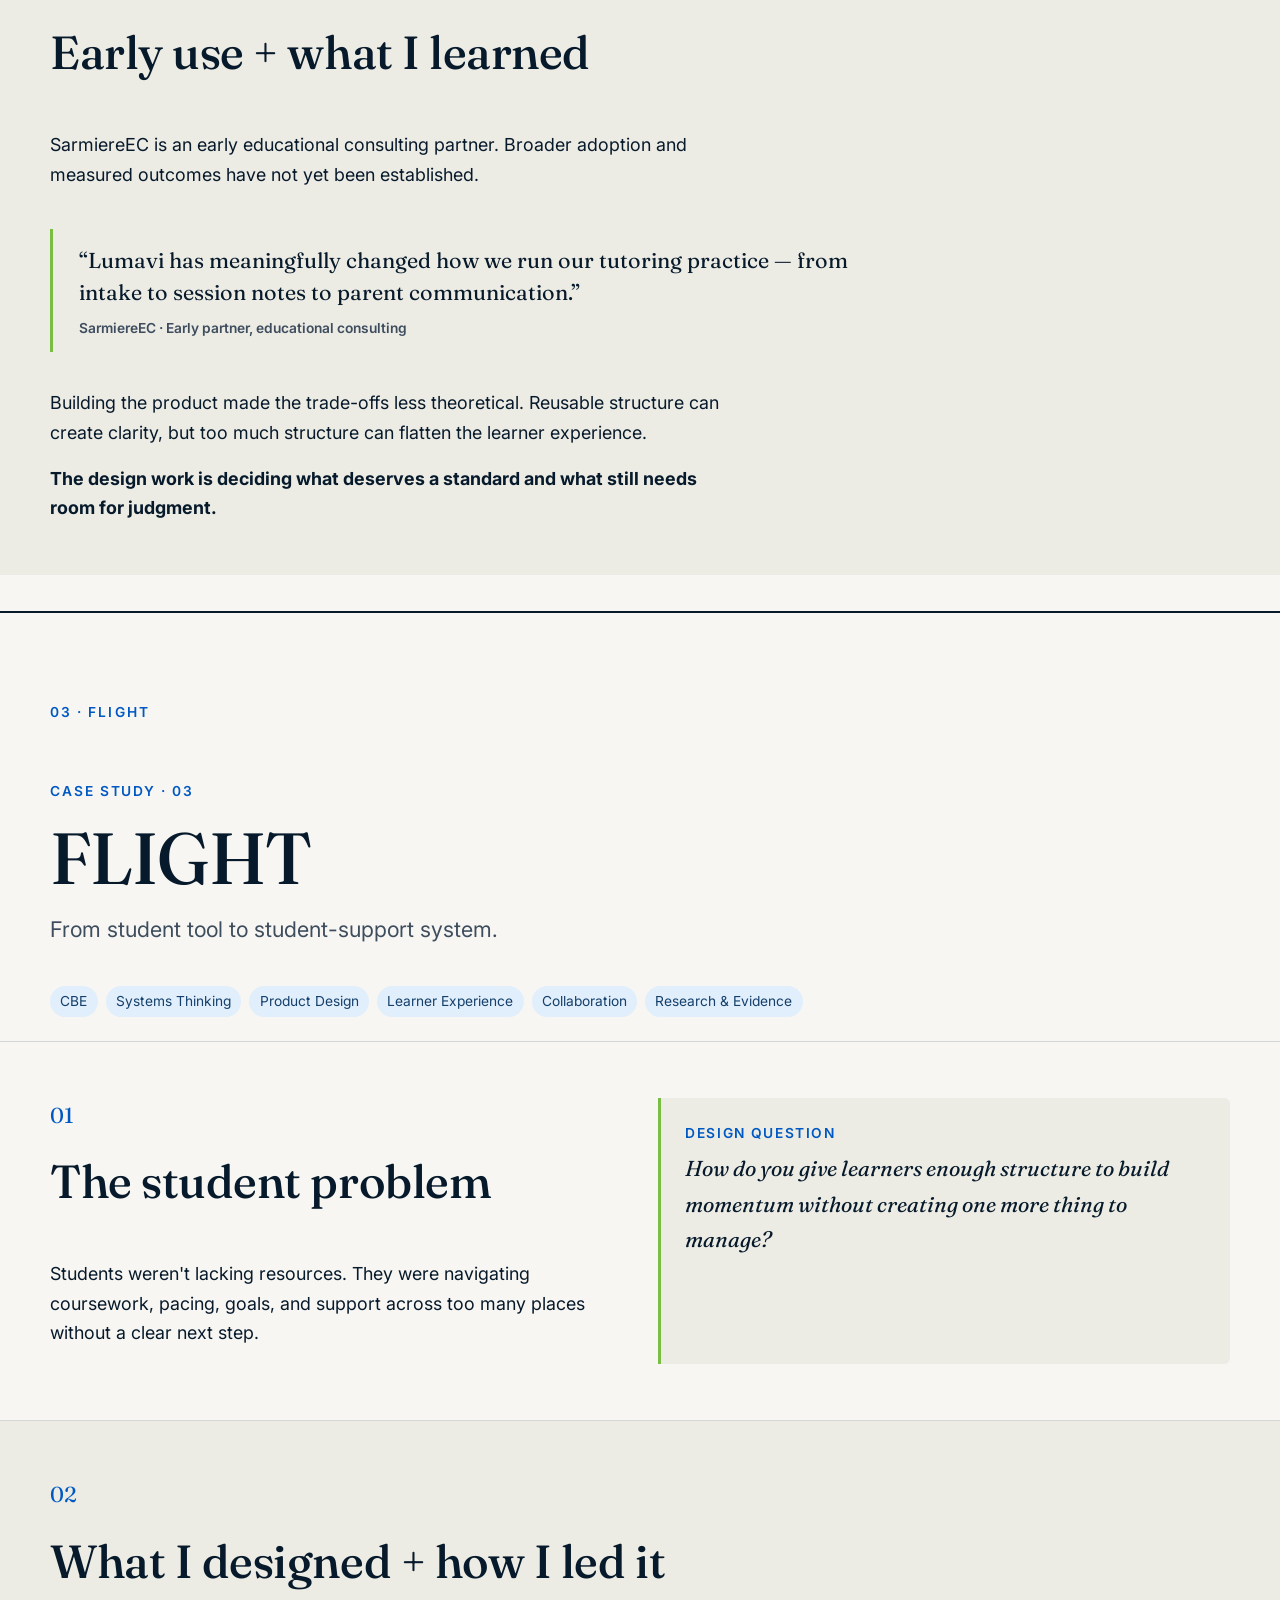
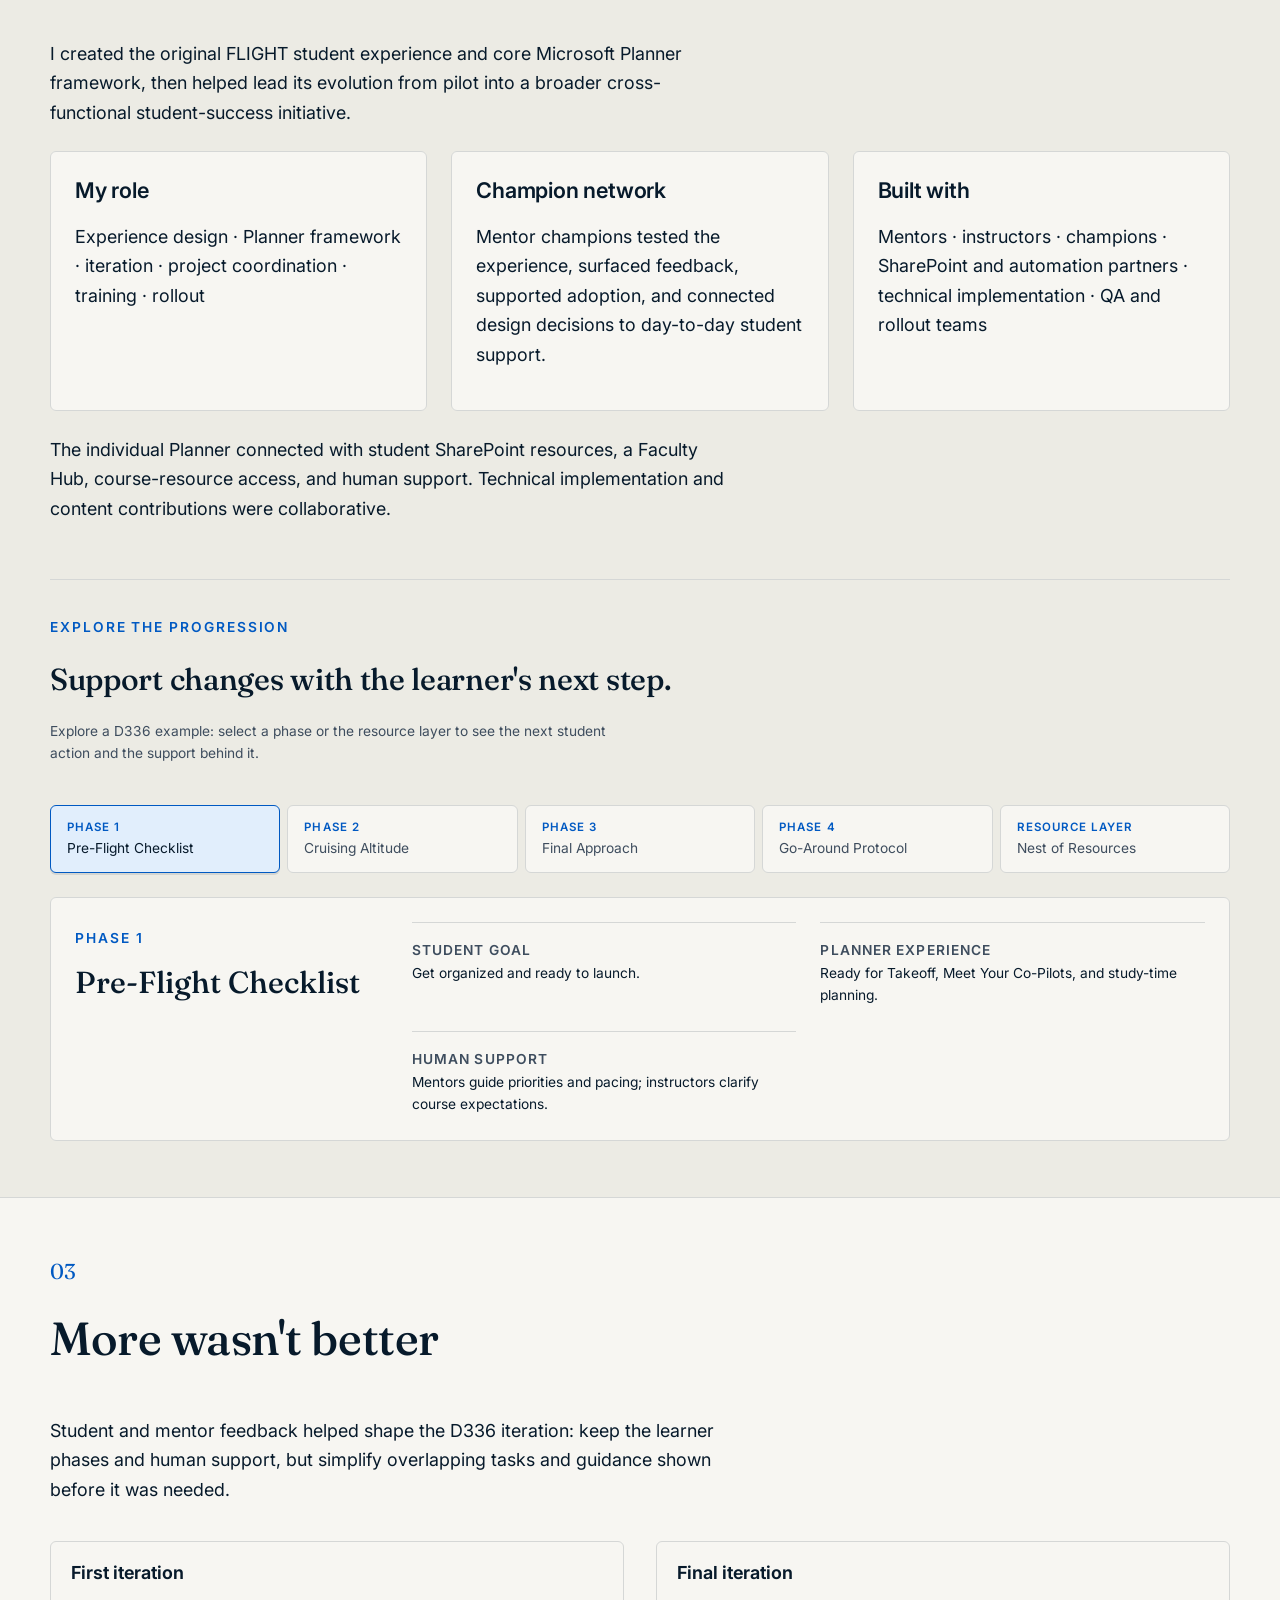
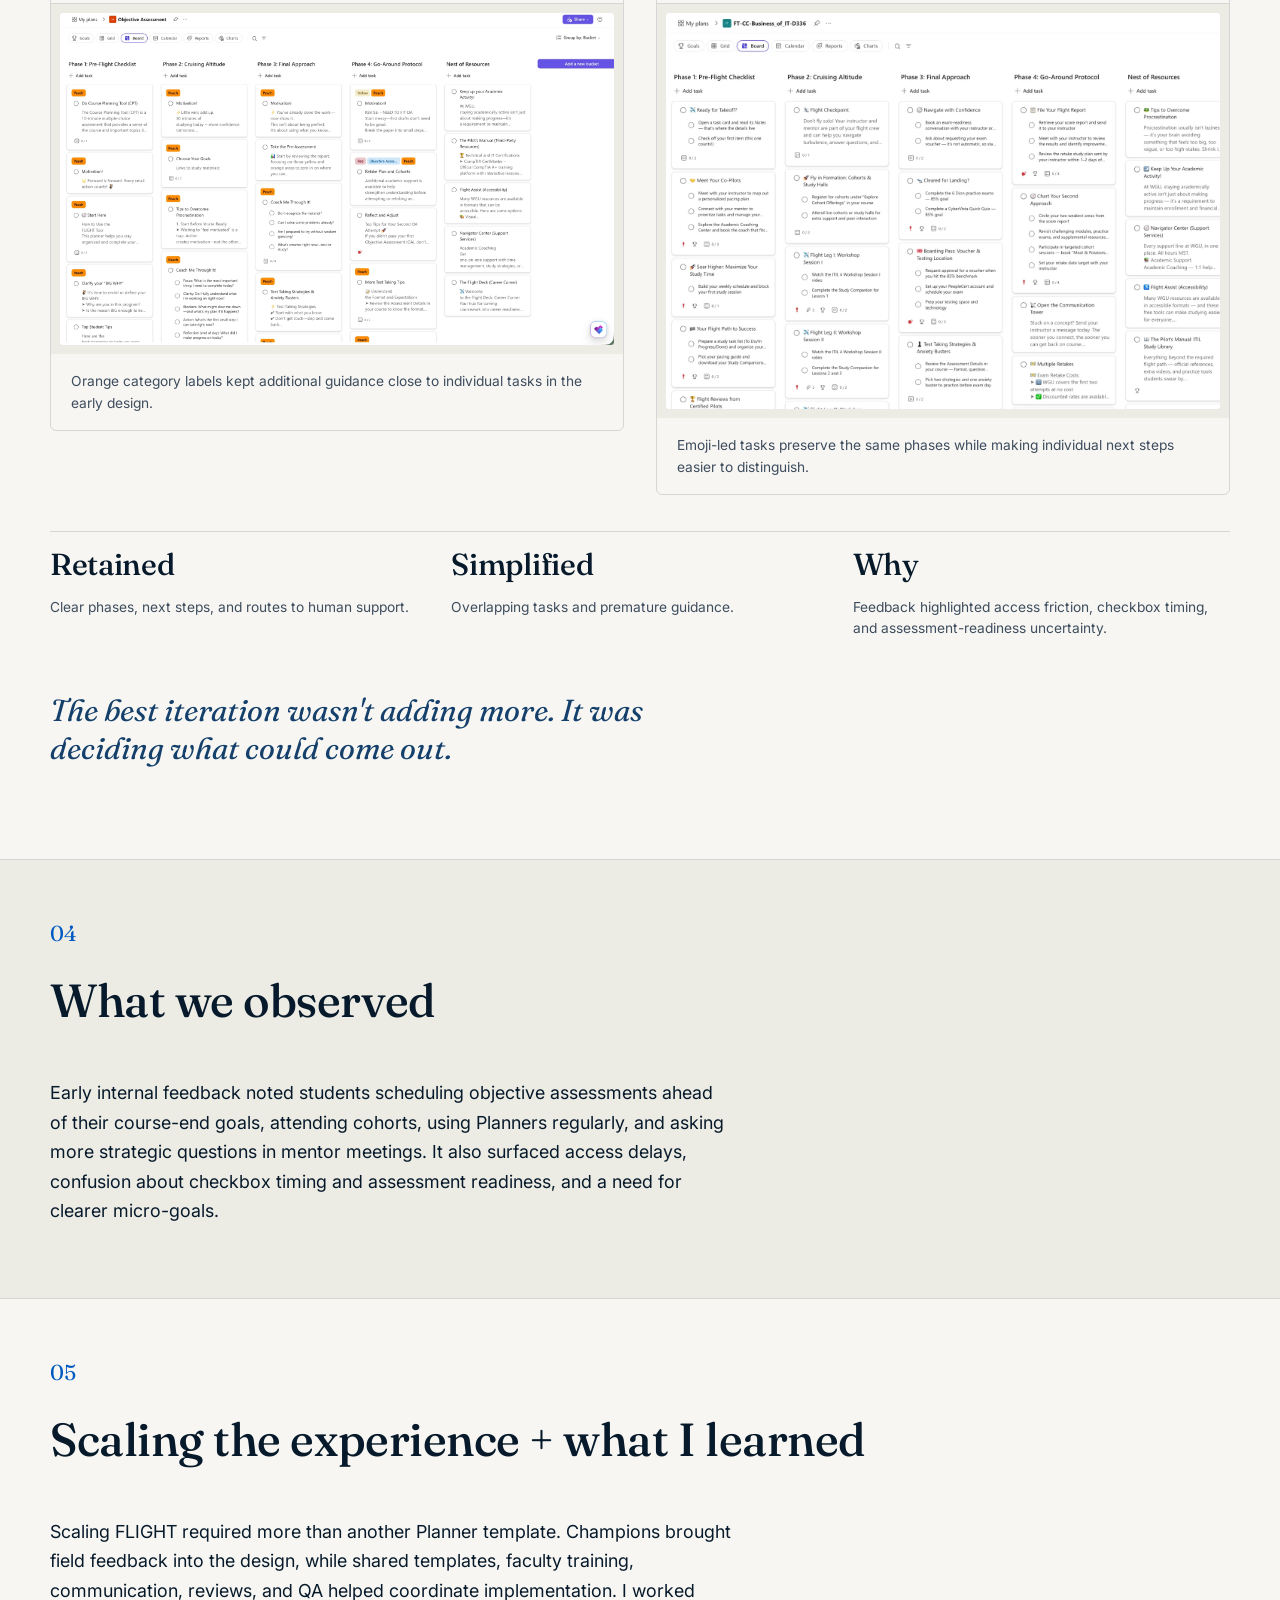
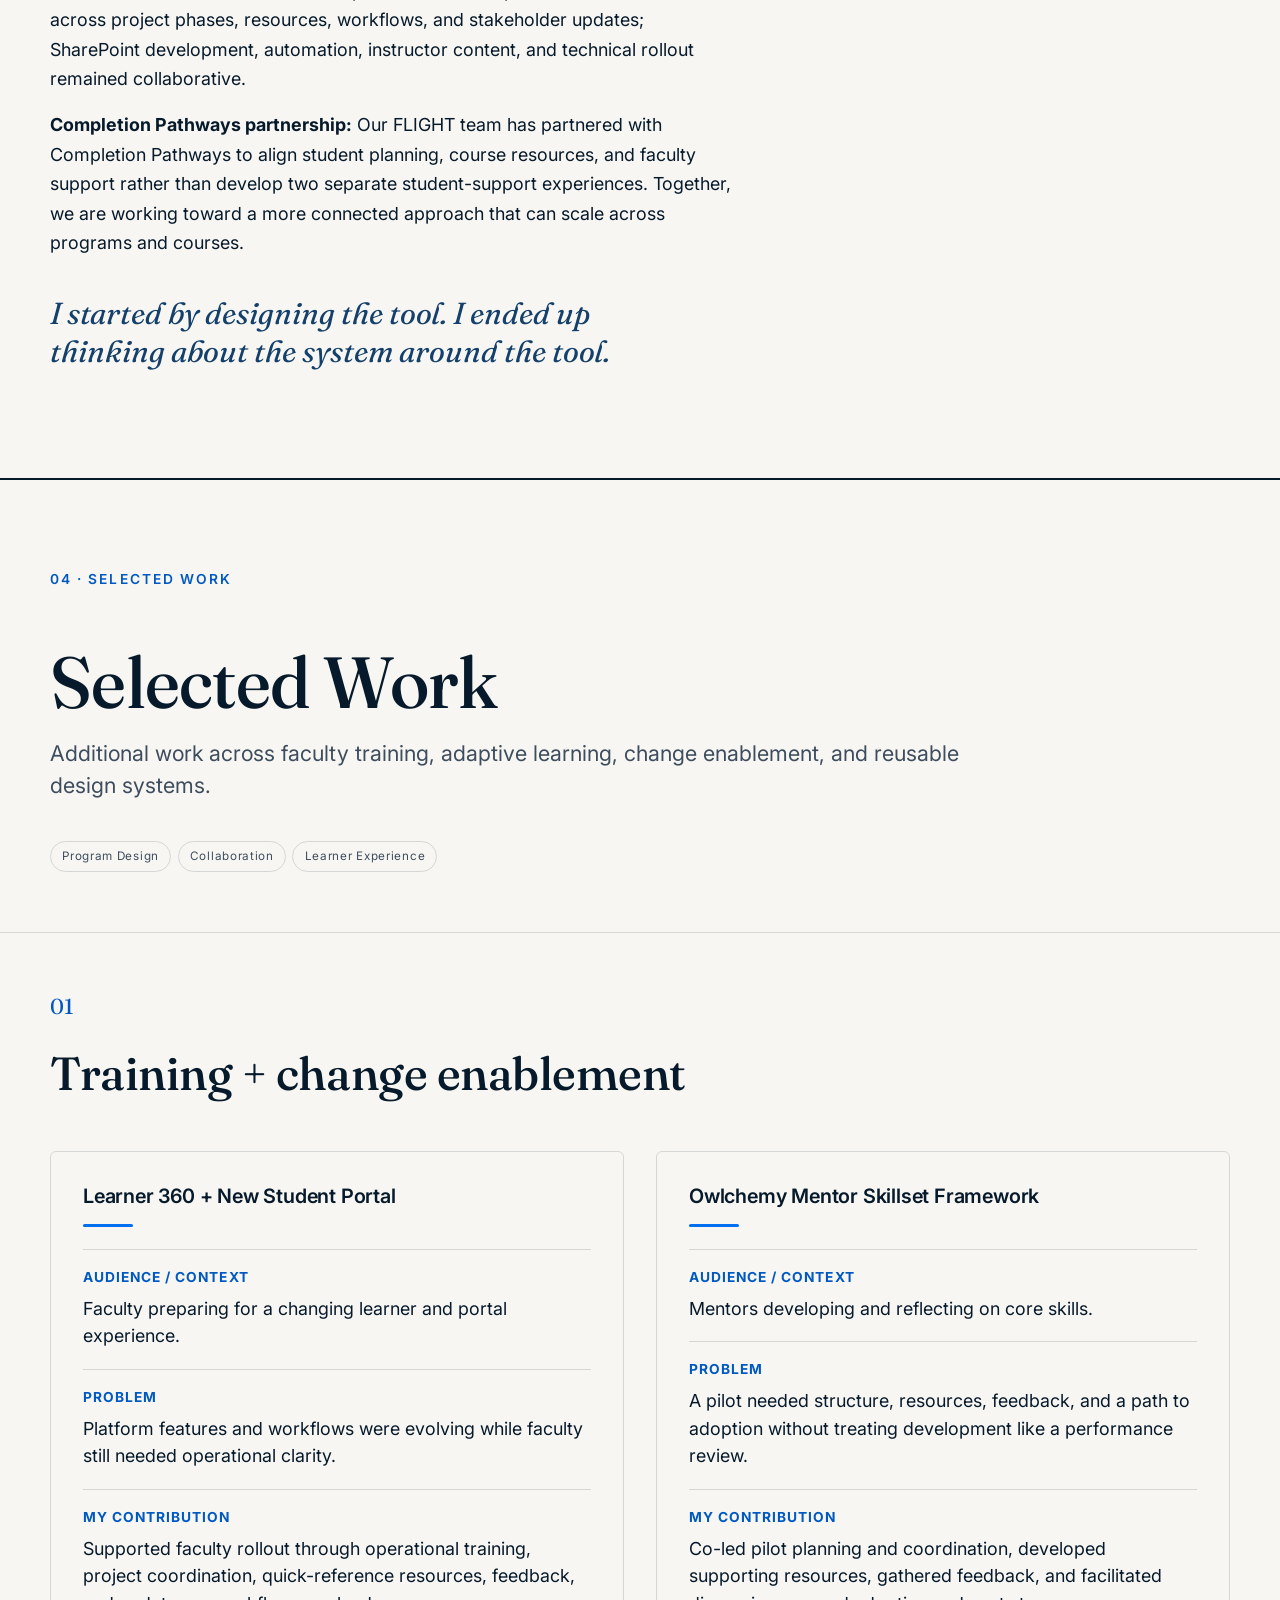
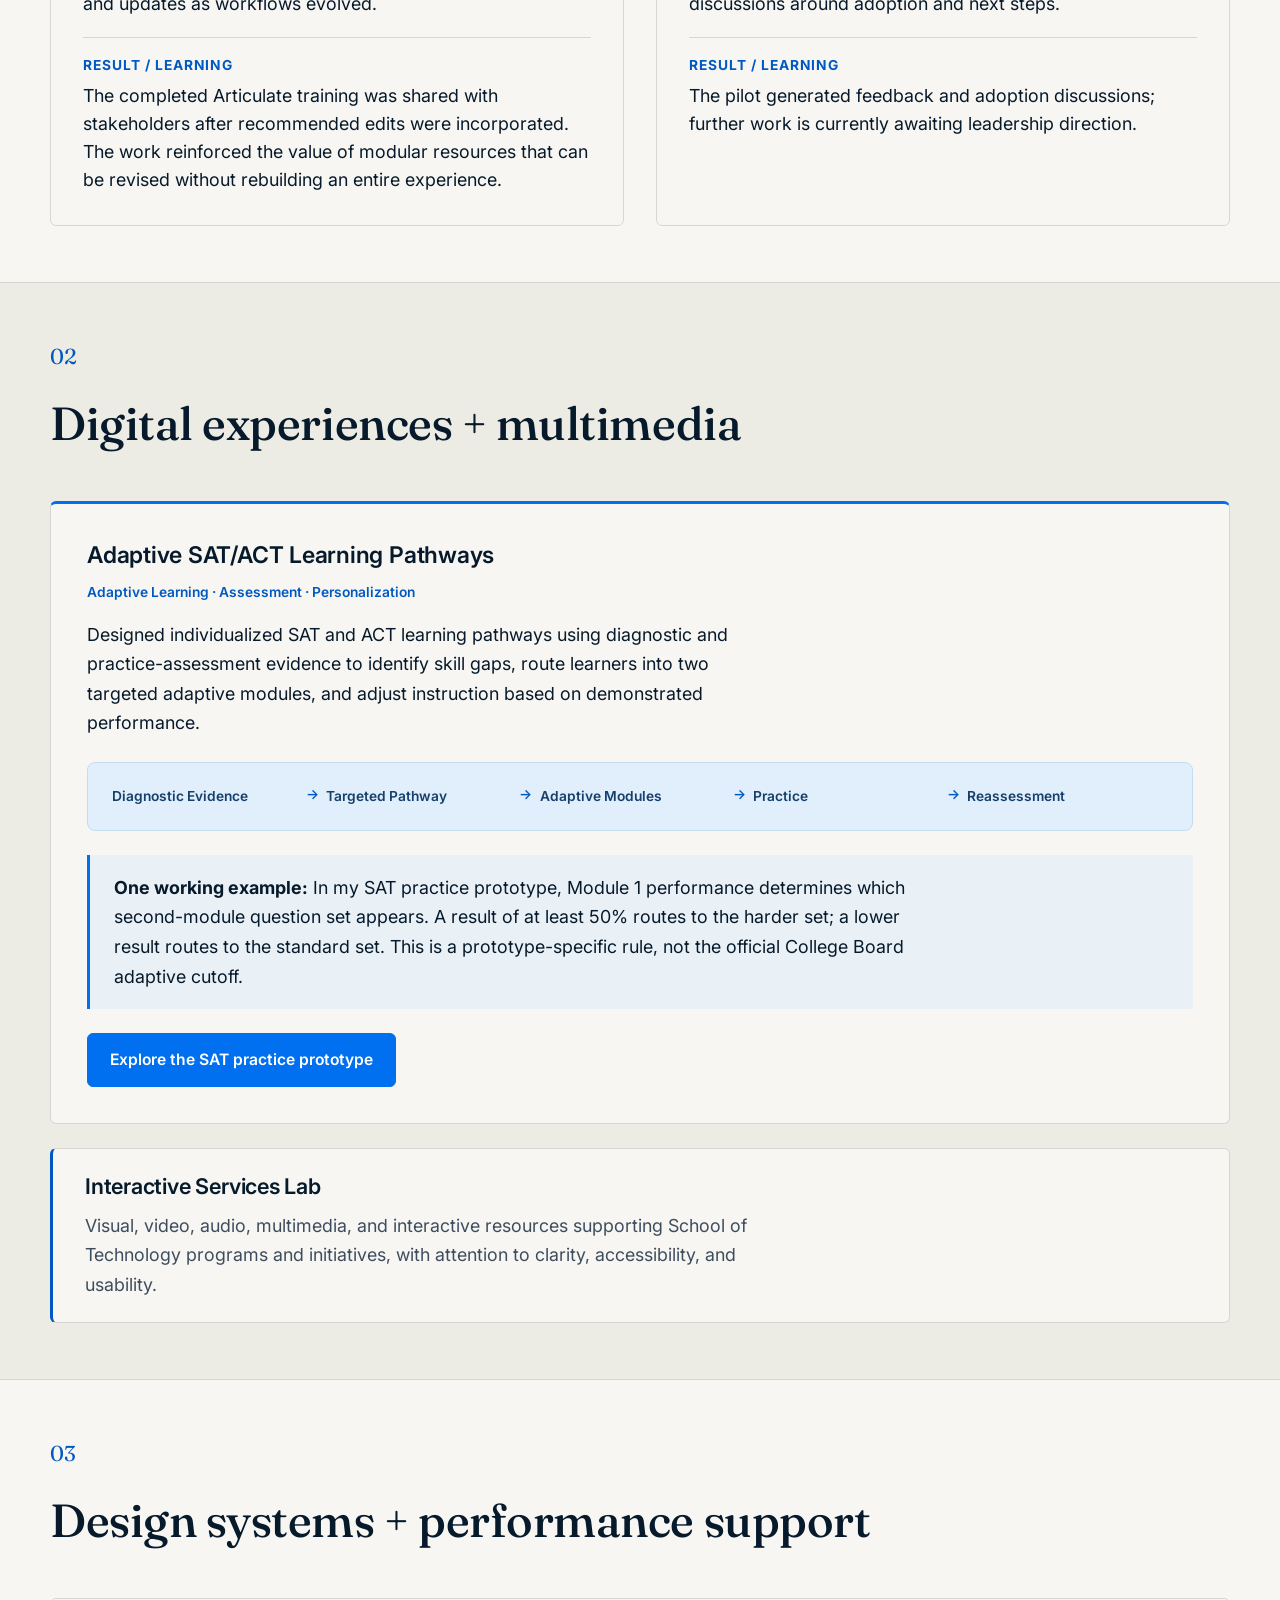
==== commit 4ce176dd: "Polish Selected Work hierarchy, adaptive pathway, and design-system layout" ====
--- a/work/index.html
+++ b/work/index.html
@@ -1,4 +1,4 @@
-<!doctype html><html lang="en"><head><meta charset="utf-8"><meta name="viewport" content="width=device-width, initial-scale=1"><title>Work · Kacey Day (Anderson)</title><meta name="description" content="Complete work by Kacey Day (Anderson) in educational program design, Lumavi product design, FLIGHT, and selected learning experiences."><link rel="preconnect" href="https://fonts.googleapis.com"><link rel="preconnect" href="https://fonts.gstatic.com" crossorigin><link href="https://fonts.googleapis.com/css2?family=Fraunces:ital,opsz,wght@0,9..144,400;0,9..144,500;1,9..144,400&family=Inter:wght@400;500;600&display=swap" rel="stylesheet"><link rel="stylesheet" href="../assets/styles.css?v=275a5cec9540"></head><body class="work-page"><a class="skip-link" href="#main">Skip to content</a><header class="site-header" id="top"><div class="wrap site-header__inner"><a class="brand" href="../index.html" aria-label="Kacey Day (Anderson), home">Kacey <span>Day</span> (Anderson)</a><nav class="nav" aria-label="Primary"><a href="../index.html">Home</a><a href="../work/index.html" aria-current="page">Work</a><a href="../approach.html">Approach</a><a href="../about.html">About</a></nav></div></header><main id="main" tabindex="-1"><section class="work-intro" id="work-top"><div class="wrap"><p class="eyebrow">Work</p><h1>Work</h1><p class="lede">Program design, digital products, learner support, and the systems that connect them. Explore the complete work through any starting point.</p></div></section>
+<!doctype html><html lang="en"><head><meta charset="utf-8"><meta name="viewport" content="width=device-width, initial-scale=1"><title>Work · Kacey Day (Anderson)</title><meta name="description" content="Complete work by Kacey Day (Anderson) in educational program design, Lumavi product design, FLIGHT, and selected learning experiences."><link rel="preconnect" href="https://fonts.googleapis.com"><link rel="preconnect" href="https://fonts.gstatic.com" crossorigin><link href="https://fonts.googleapis.com/css2?family=Fraunces:ital,opsz,wght@0,9..144,400;0,9..144,500;1,9..144,400&family=Inter:wght@400;500;600&display=swap" rel="stylesheet"><link rel="stylesheet" href="../assets/styles.css?v=8a5bd85a33ef"></head><body class="work-page"><a class="skip-link" href="#main">Skip to content</a><header class="site-header" id="top"><div class="wrap site-header__inner"><a class="brand" href="../index.html" aria-label="Kacey Day (Anderson), home">Kacey <span>Day</span> (Anderson)</a><nav class="nav" aria-label="Primary"><a href="../index.html">Home</a><a href="../work/index.html" aria-current="page">Work</a><a href="../approach.html">Approach</a><a href="../about.html">About</a></nav></div></header><main id="main" tabindex="-1"><section class="work-intro" id="work-top"><div class="wrap"><p class="eyebrow">Work</p><h1>Work</h1><p class="lede">Program design, digital products, learner support, and the systems that connect them. Explore the complete work through any starting point.</p></div></section>
 <nav class="work-jump-nav" aria-label="Work sections"><div class="wrap work-jump-nav__inner">
 <a href="#program-learning-design">Program &amp; Learning Design</a>
 <a href="#lumavi">Lumavi</a>
@@ -208,14 +208,14 @@
 
 <article class="portfolio-project" id="selected-work" aria-label="Selected Work">
 <div class="project-divider"><div class="wrap"><p class="project-divider__index">04 · SELECTED WORK</p></div></div>
-<section class="case-hero"><div class="wrap"><p class="eyebrow">Selected Work</p><h2 class="consolidated-case-title">Projects</h2><p class="lede">Different problems. Different audiences. Same design mindset.</p></div></section>
+<section class="case-hero"><div class="wrap"><h2 class="consolidated-case-title">Selected Work</h2><p class="lede">Additional work across faculty training, adaptive learning, change enablement, and reusable design systems.</p></div></section>
 <div class="wrap project-context"><ul class="work-lens-tags" aria-label="Related lenses"><li>Program Design</li><li>Collaboration</li><li>Learner Experience</li></ul></div>
 
-<section class="case-section"><div class="wrap"><div class="case-section__head"><p class="case-section__num">01</p><h2 id="selected-training">Training + change enablement</h2></div><div class="selected-grid"><article class="card"><h3 id="selected-learner360">Learner 360 + New Student Portal</h3><dl class="role-facts"><div><dt>Audience / context</dt><dd>Faculty preparing for a changing learner and portal experience.</dd></div><div><dt>Problem</dt><dd>Platform features and workflows were evolving while faculty still needed operational clarity.</dd></div><div><dt>My contribution</dt><dd>Supported rollout through faculty operational training, project coordination, quick-reference resources, support guidance, feedback coordination, and ongoing revisions as features and workflows changed.</dd></div><div><dt>Result / learning</dt><dd>The completed Articulate training was shared with stakeholders after recommended edits were incorporated. The work reinforced the value of modular resources that can be revised without rebuilding an entire experience.</dd></div></dl></article><article class="card"><h3 id="selected-owlchemy">Owlchemy Mentor Skillset Framework</h3><dl class="role-facts"><div><dt>Audience / context</dt><dd>Mentors developing and reflecting on core skills.</dd></div><div><dt>Problem</dt><dd>A pilot needed structure, resources, feedback, and a path to adoption without treating development like a performance review.</dd></div><div><dt>My contribution</dt><dd>Served as a co-project lead supporting project planning, pilot coordination, resource development, feedback collection, pilot debriefs, and discussions about adoption and next steps.</dd></div><div><dt>Result / learning</dt><dd>The pilot generated feedback and adoption discussions; further work is currently awaiting leadership direction.</dd></div></dl></article></div></div></section>
-<section class="case-section section--wash"><div class="wrap"><div class="case-section__head"><p class="case-section__num">02</p><h2 id="selected-interactive-services">Digital experiences + multimedia</h2></div><div class="selected-work-pair"><article class="card selected-adaptive" id="selected-adaptive-sat-act"><h3>Adaptive SAT/ACT Learning Pathways</h3><p class="selected-adaptive__tags">Adaptive Learning · Assessment · Personalization</p><p>Designed individualized SAT and ACT learning pathways using diagnostic and practice-assessment evidence to identify skill gaps, route learners into two targeted adaptive modules, and adjust instruction based on demonstrated performance.</p><ol class="adaptive-pathway" aria-label="Adaptive SAT and ACT learning pathway">
+<section class="case-section"><div class="wrap"><div class="case-section__head"><p class="case-section__num">01</p><h2 id="selected-training">Training + change enablement</h2></div><div class="selected-grid"><article class="card"><h3 id="selected-learner360">Learner 360 + New Student Portal</h3><dl class="role-facts"><div><dt>Audience / context</dt><dd>Faculty preparing for a changing learner and portal experience.</dd></div><div><dt>Problem</dt><dd>Platform features and workflows were evolving while faculty still needed operational clarity.</dd></div><div><dt>My contribution</dt><dd>Supported faculty rollout through operational training, project coordination, quick-reference resources, feedback, and updates as workflows evolved.</dd></div><div><dt>Result / learning</dt><dd>The completed Articulate training was shared with stakeholders after recommended edits were incorporated. The work reinforced the value of modular resources that can be revised without rebuilding an entire experience.</dd></div></dl></article><article class="card"><h3 id="selected-owlchemy">Owlchemy Mentor Skillset Framework</h3><dl class="role-facts"><div><dt>Audience / context</dt><dd>Mentors developing and reflecting on core skills.</dd></div><div><dt>Problem</dt><dd>A pilot needed structure, resources, feedback, and a path to adoption without treating development like a performance review.</dd></div><div><dt>My contribution</dt><dd>Co-led pilot planning and coordination, developed supporting resources, gathered feedback, and facilitated discussions around adoption and next steps.</dd></div><div><dt>Result / learning</dt><dd>The pilot generated feedback and adoption discussions; further work is currently awaiting leadership direction.</dd></div></dl></article></div></div></section>
+<section class="case-section section--wash"><div class="wrap"><div class="case-section__head"><p class="case-section__num">02</p><h2 id="selected-interactive-services">Digital experiences + multimedia</h2></div><div class="selected-work-pair"><article class="card selected-adaptive" id="selected-adaptive-sat-act"><h3>Adaptive SAT/ACT Learning Pathways</h3><p class="selected-adaptive__tags">Adaptive Learning · Assessment · Personalization</p><p>Designed individualized SAT and ACT learning pathways using diagnostic and practice-assessment evidence to identify skill gaps, route learners into two targeted adaptive modules, and adjust instruction based on demonstrated performance.</p><div class="selected-adaptive__pathway"><ol class="adaptive-pathway" aria-label="Adaptive SAT and ACT learning pathway">
 <li>Diagnostic Evidence</li><li>Targeted Pathway</li><li>Adaptive Modules</li><li>Practice</li><li>Reassessment</li>
-</ol><p><strong>One working example:</strong> In my SAT practice prototype, Module 1 performance determines which second-module question set appears. A result of at least 50% routes to the harder set; a lower result routes to the standard set. This is a prototype-specific rule, not the official College Board adaptive cutoff.</p><p><a class="text-link" href="../assets/real/sat-adaptive-practice.html" target="_blank" rel="noopener">Explore the SAT practice prototype</a></p></article><p class="quiet-note"><strong>Additional contribution — Interactive Services Lab:</strong> Visual, video, audio, multimedia, and interactive resources supporting School of Technology programs and initiatives, with attention to clarity, accessibility, and usability.</p></div></div></section>
-<section class="case-section"><div class="wrap"><div class="case-section__head"><p class="case-section__num">03</p><h2 id="selected-design-system">Design systems + performance support</h2></div><div class="case-grid case-grid--2"><article class="card"><h3>Training Design System</h3><dl class="role-facts"><div><dt>Audience / context</dt><dd>Training Pod contributors building mentor-readiness experiences for new program launches.</dd></div><div><dt>Problem</dt><dd>Each launch needed program-specific content without rebuilding the development process from scratch.</dd></div><div><dt>My contribution</dt><dd>Developed reusable structures and standards across source verification, learning architecture, Rise design, accessibility, knowledge checks, QA, and publication preparation.</dd></div><div><dt>Result / learning</dt><dd>The current BSAIIO and BSAISEC builds are using the model simultaneously, making it easier to see what should be standardized and what must remain program-specific.</dd></div></dl></article></div></div></section>
+</ol></div><div class="selected-adaptive__example"><p><strong>One working example:</strong> In my SAT practice prototype, Module 1 performance determines which second-module question set appears. A result of at least 50% routes to the harder set; a lower result routes to the standard set. This is a prototype-specific rule, not the official College Board adaptive cutoff.</p></div><p class="selected-adaptive__action-wrap"><a class="btn selected-adaptive__action" href="../assets/real/sat-adaptive-practice.html" target="_blank" rel="noopener">Explore the SAT practice prototype</a></p></article><article class="card selected-supporting"><h3>Interactive Services Lab</h3><p>Visual, video, audio, multimedia, and interactive resources supporting School of Technology programs and initiatives, with attention to clarity, accessibility, and usability.</p></article></div></div></section>
+<section class="case-section"><div class="wrap"><div class="case-section__head"><p class="case-section__num">03</p><h2 id="selected-design-system">Design systems + performance support</h2></div><div class="selected-design-grid"><article class="card selected-design-card"><h3>Training Design System</h3><dl class="role-facts"><div><dt>Audience / context</dt><dd>Training Pod contributors building mentor-readiness experiences for new program launches.</dd></div><div><dt>Problem</dt><dd>Each launch needed program-specific content without rebuilding the development process from scratch.</dd></div><div><dt>My contribution</dt><dd>Designed and led the development of reusable training structures and standards spanning source verification, learning architecture, Rise design, accessibility, knowledge checks, QA, and publication preparation.</dd></div><div><dt>Result / learning</dt><dd>The current BSAIIO and BSAISEC builds are using the model simultaneously, making it easier to see what should be standardized and what must remain program-specific.</dd></div></dl></article></div></div></section>
 
 </article>
 </main><footer class="site-footer"><div class="wrap site-footer__inner"><span>© Kacey Day (Anderson) · <a href="mailto:KaceyNAnderson@gmail.com">Email</a> · <a href="https://www.linkedin.com/in/kacey-anderson-2655b9b9/" target="_blank" rel="noopener">LinkedIn</a> · <a href="../Kacey-Day-Resume-2026.pdf">Résumé PDF</a></span><a href="#top">Back to top</a></div></footer><script src="../assets/work-interactions.js" defer></script><script src="../assets/site-motion.js" defer></script></body></html>
--- a/assets/styles.css
+++ b/assets/styles.css
@@ -1008,3 +1008,86 @@
 @media(max-width:899px){
   .work-page #lumavi #panel-parent{grid-template-columns:minmax(0,1fr)}
 }
+
+/* Selected Work: curated evidence cards with clear role and outcome hierarchy. */
+.work-page #selected-work .case-hero .lede{max-width:70ch}
+.work-page #selected-work .selected-grid{gap:clamp(1.25rem,2.8vw,2rem);align-items:stretch}
+.work-page #selected-work .selected-grid>.card,
+.work-page #selected-work .selected-design-card{
+  min-width:0;
+  padding:clamp(1.75rem,2.6vw,2rem);
+}
+.work-page #selected-work .selected-grid>.card h3,
+.work-page #selected-work .selected-design-card h3{
+  font-size:clamp(1.2rem,1.55vw,1.5rem);
+  line-height:1.28;
+  margin-bottom:1.4rem;
+}
+.work-page #selected-work .selected-grid>.card h3::after,
+.work-page #selected-work .selected-design-card h3::after{
+  content:"";
+  display:block;
+  height:3px;
+  width:50px;
+  background:var(--blue);
+  margin-top:.9rem;
+  border-radius:2px;
+}
+.work-page #selected-work .role-facts{gap:1.2rem}
+.work-page #selected-work .role-facts>div{padding-top:1rem}
+.work-page #selected-work .role-facts dt{
+  color:var(--teal);
+  font-weight:700;
+  letter-spacing:.075em;
+}
+.work-page #selected-work .role-facts dd{margin-top:.35rem;line-height:1.55}
+.work-page #selected-work .selected-work-pair{gap:var(--space-3)}
+.work-page #selected-work .selected-adaptive{
+  border-top:3px solid var(--blue);
+  padding:clamp(1.75rem,3vw,2.25rem);
+}
+.work-page #selected-work .selected-adaptive h3{
+  font-size:clamp(1.3rem,1.8vw,1.65rem);
+  margin-bottom:.6rem;
+}
+.work-page #selected-work .selected-adaptive__pathway{
+  margin:var(--space-3) 0;
+  padding:clamp(1rem,2.3vw,1.5rem);
+  background:var(--blue-wash);
+  border:1px solid #c5dcef;
+  border-radius:8px;
+}
+.work-page #selected-work .selected-adaptive__pathway .adaptive-pathway{
+  margin:0;
+  padding:0;
+  border-top:0;
+}
+.work-page #selected-work .selected-adaptive__example{
+  padding:1.1rem clamp(1rem,2vw,1.5rem);
+  margin:var(--space-3) 0;
+  border-left:3px solid var(--blue);
+  background:rgba(225,238,252,.6);
+}
+.work-page #selected-work .selected-adaptive__example p{margin:0;max-width:75ch}
+.work-page #selected-work .selected-adaptive__action-wrap{margin:var(--space-3) 0 0}
+.work-page #selected-work .selected-adaptive__action{width:auto;max-width:100%;white-space:normal;text-align:center}
+.work-page #selected-work .selected-supporting{
+  padding:1.45rem clamp(1.5rem,2.5vw,2rem);
+  border-left:3px solid var(--teal);
+  background:var(--paper);
+}
+.work-page #selected-work .selected-supporting h3{
+  font-size:var(--step-1);
+  margin-bottom:.55rem;
+}
+.work-page #selected-work .selected-supporting p{color:var(--ink-soft);margin-bottom:0}
+.work-page #selected-work .selected-design-grid{display:grid;grid-template-columns:minmax(0,1fr)}
+.work-page #selected-work .selected-design-card{width:100%}
+.work-page #selected-work .selected-design-card .role-facts{
+  display:grid;
+  grid-template-columns:repeat(2,minmax(0,1fr));
+  gap:1.25rem 2rem;
+}
+@media(max-width:760px){
+  .work-page #selected-work .selected-design-card .role-facts{grid-template-columns:minmax(0,1fr)}
+}
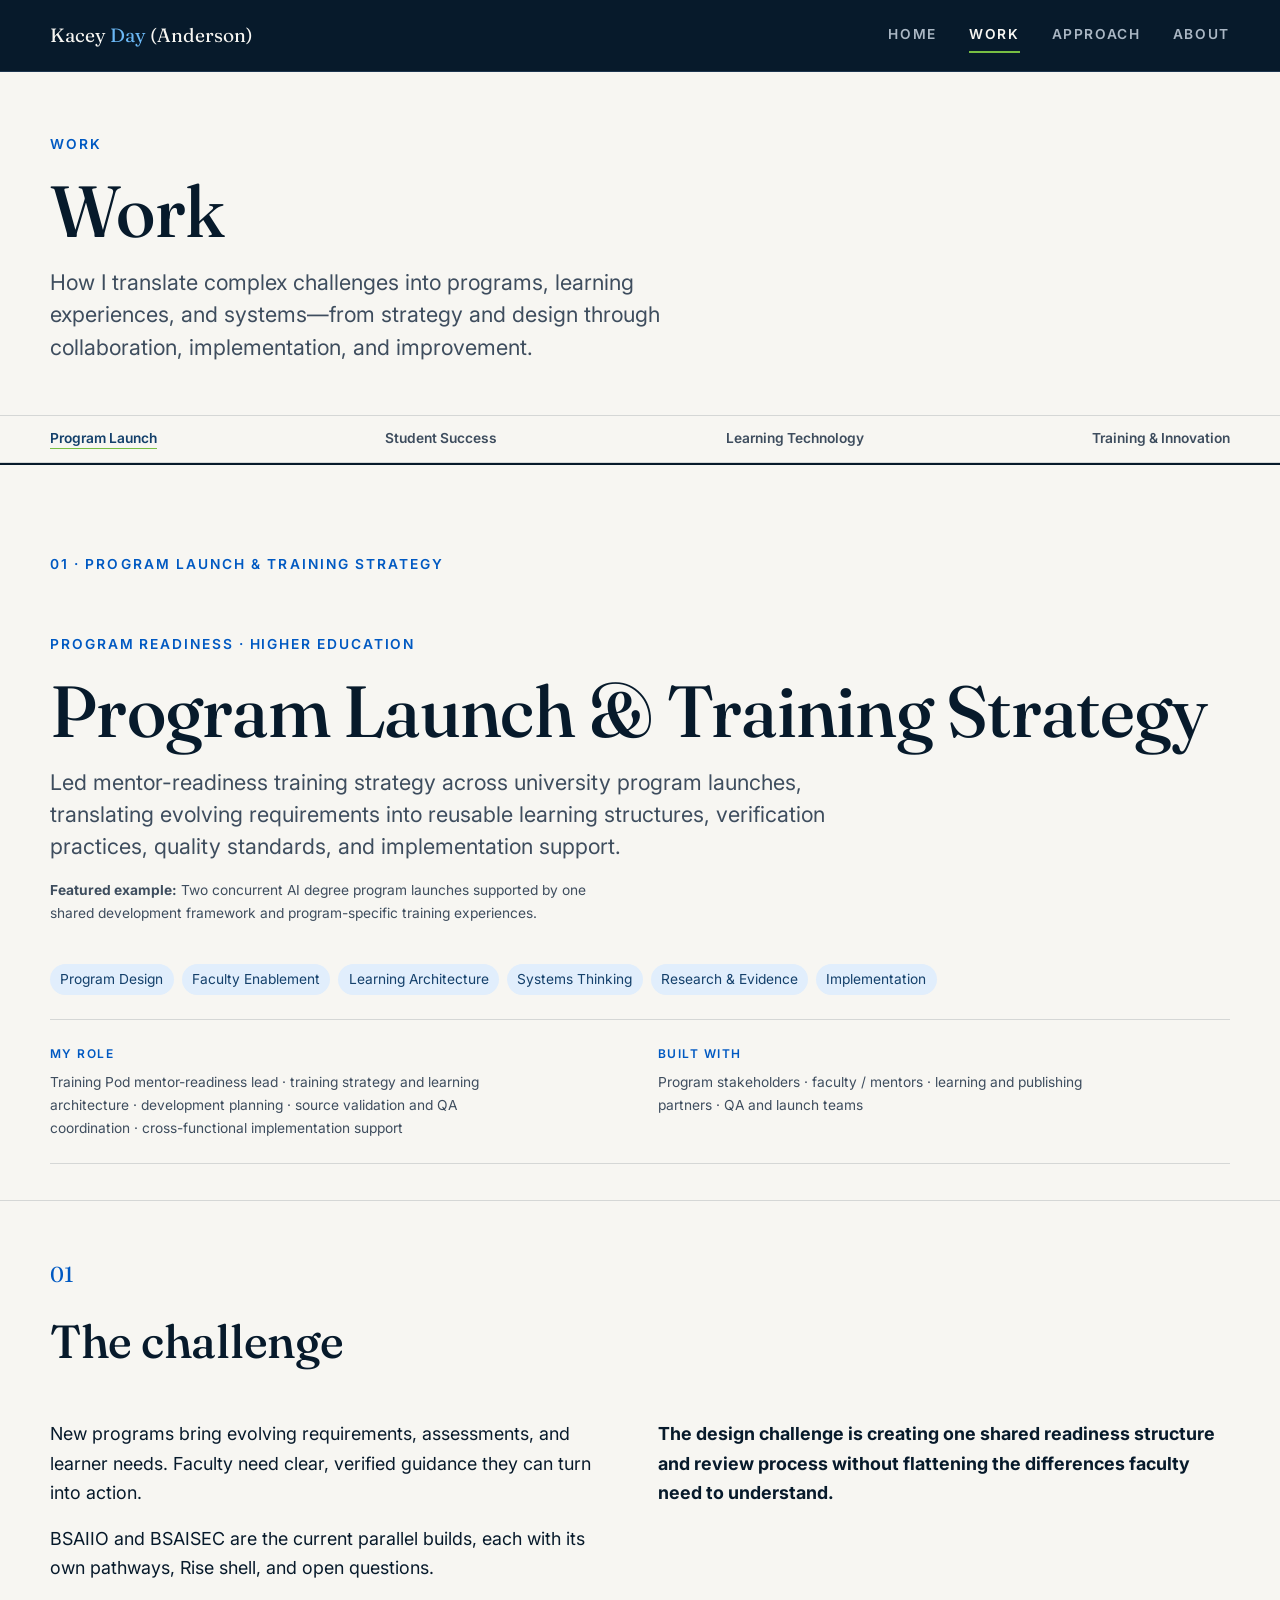
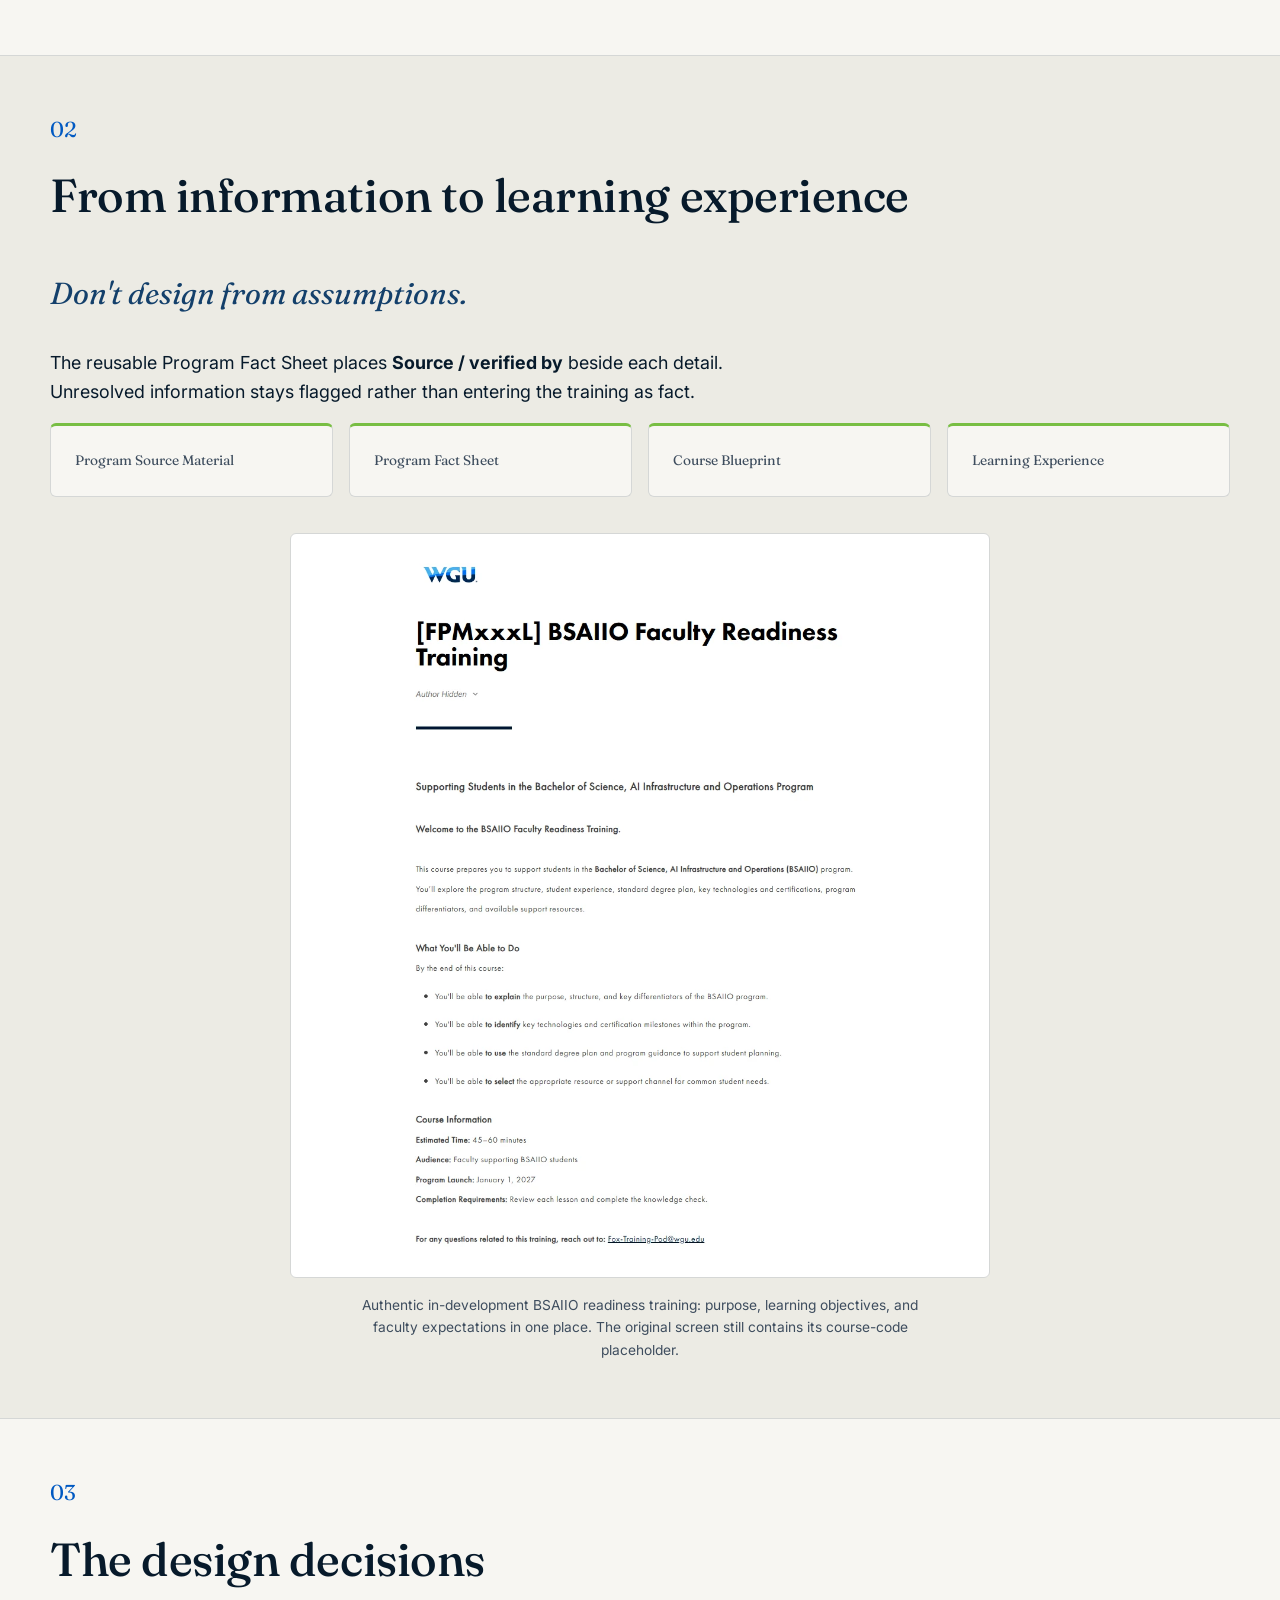
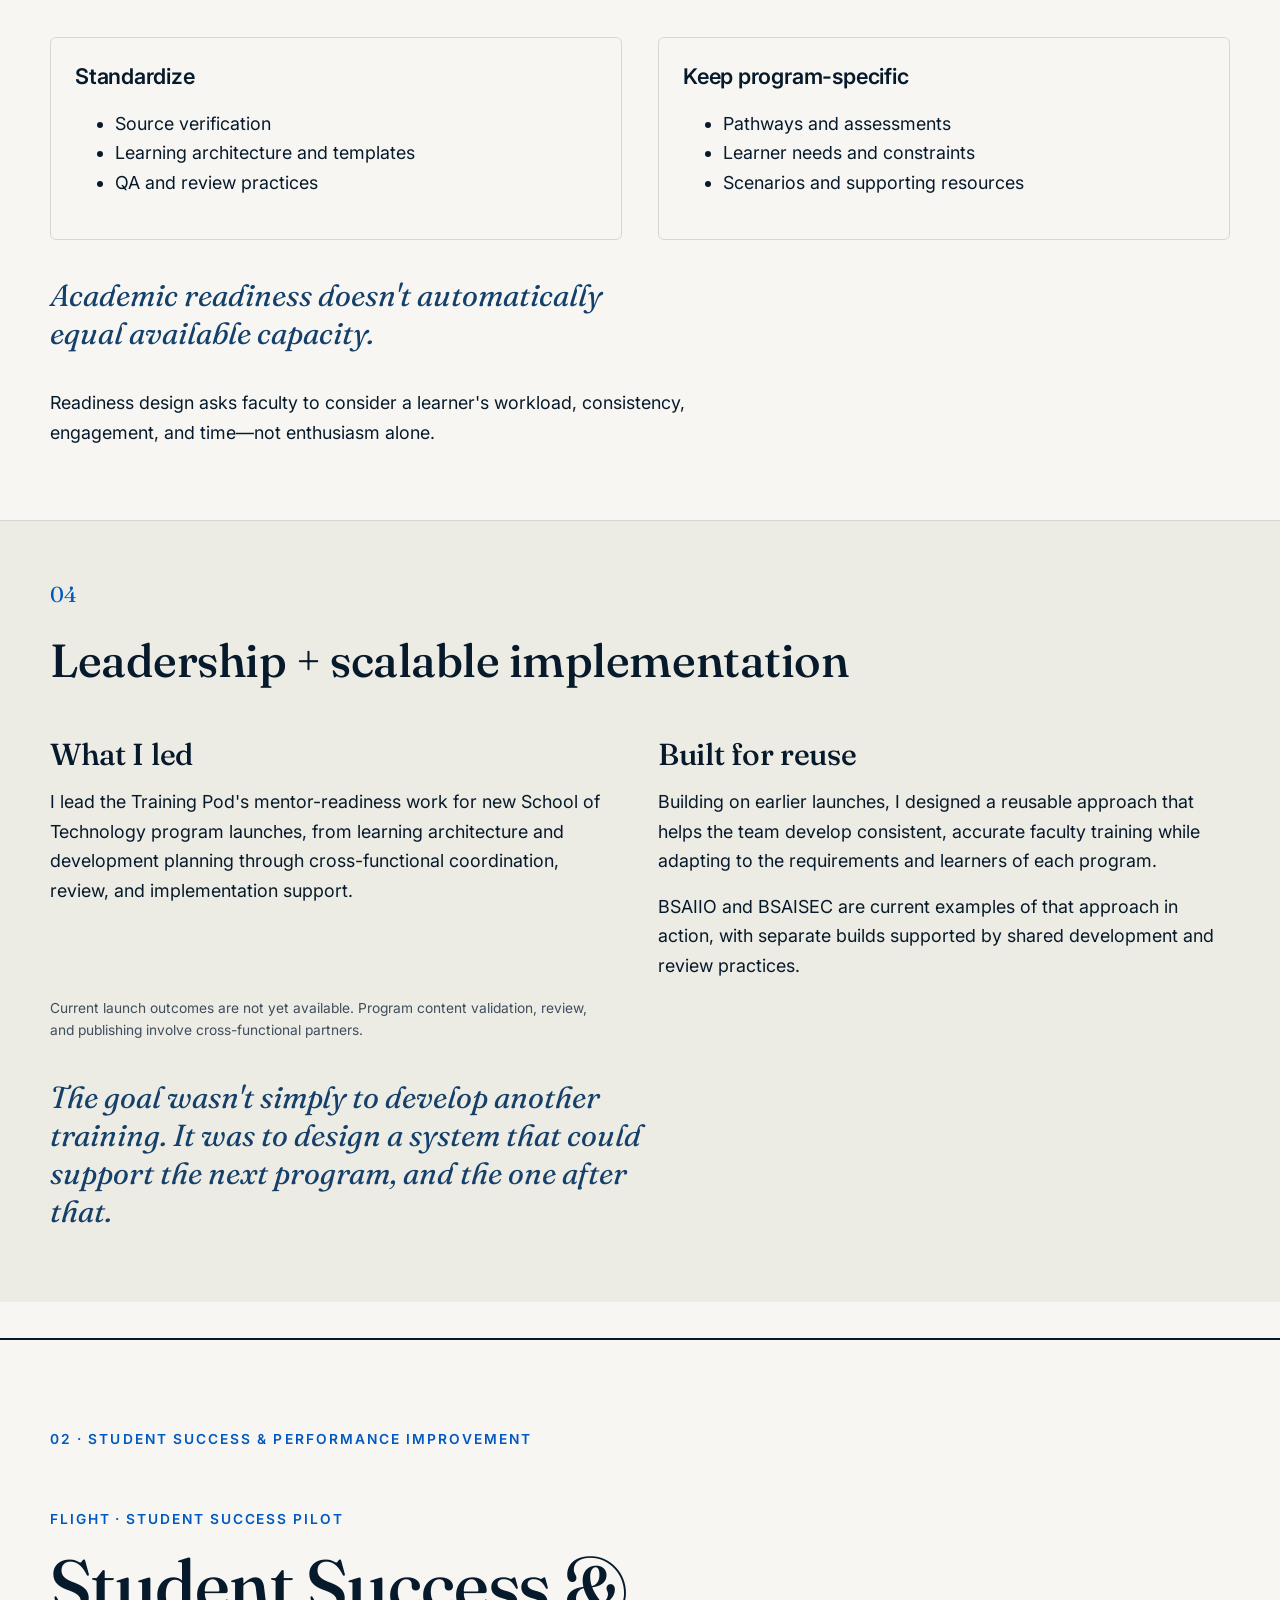
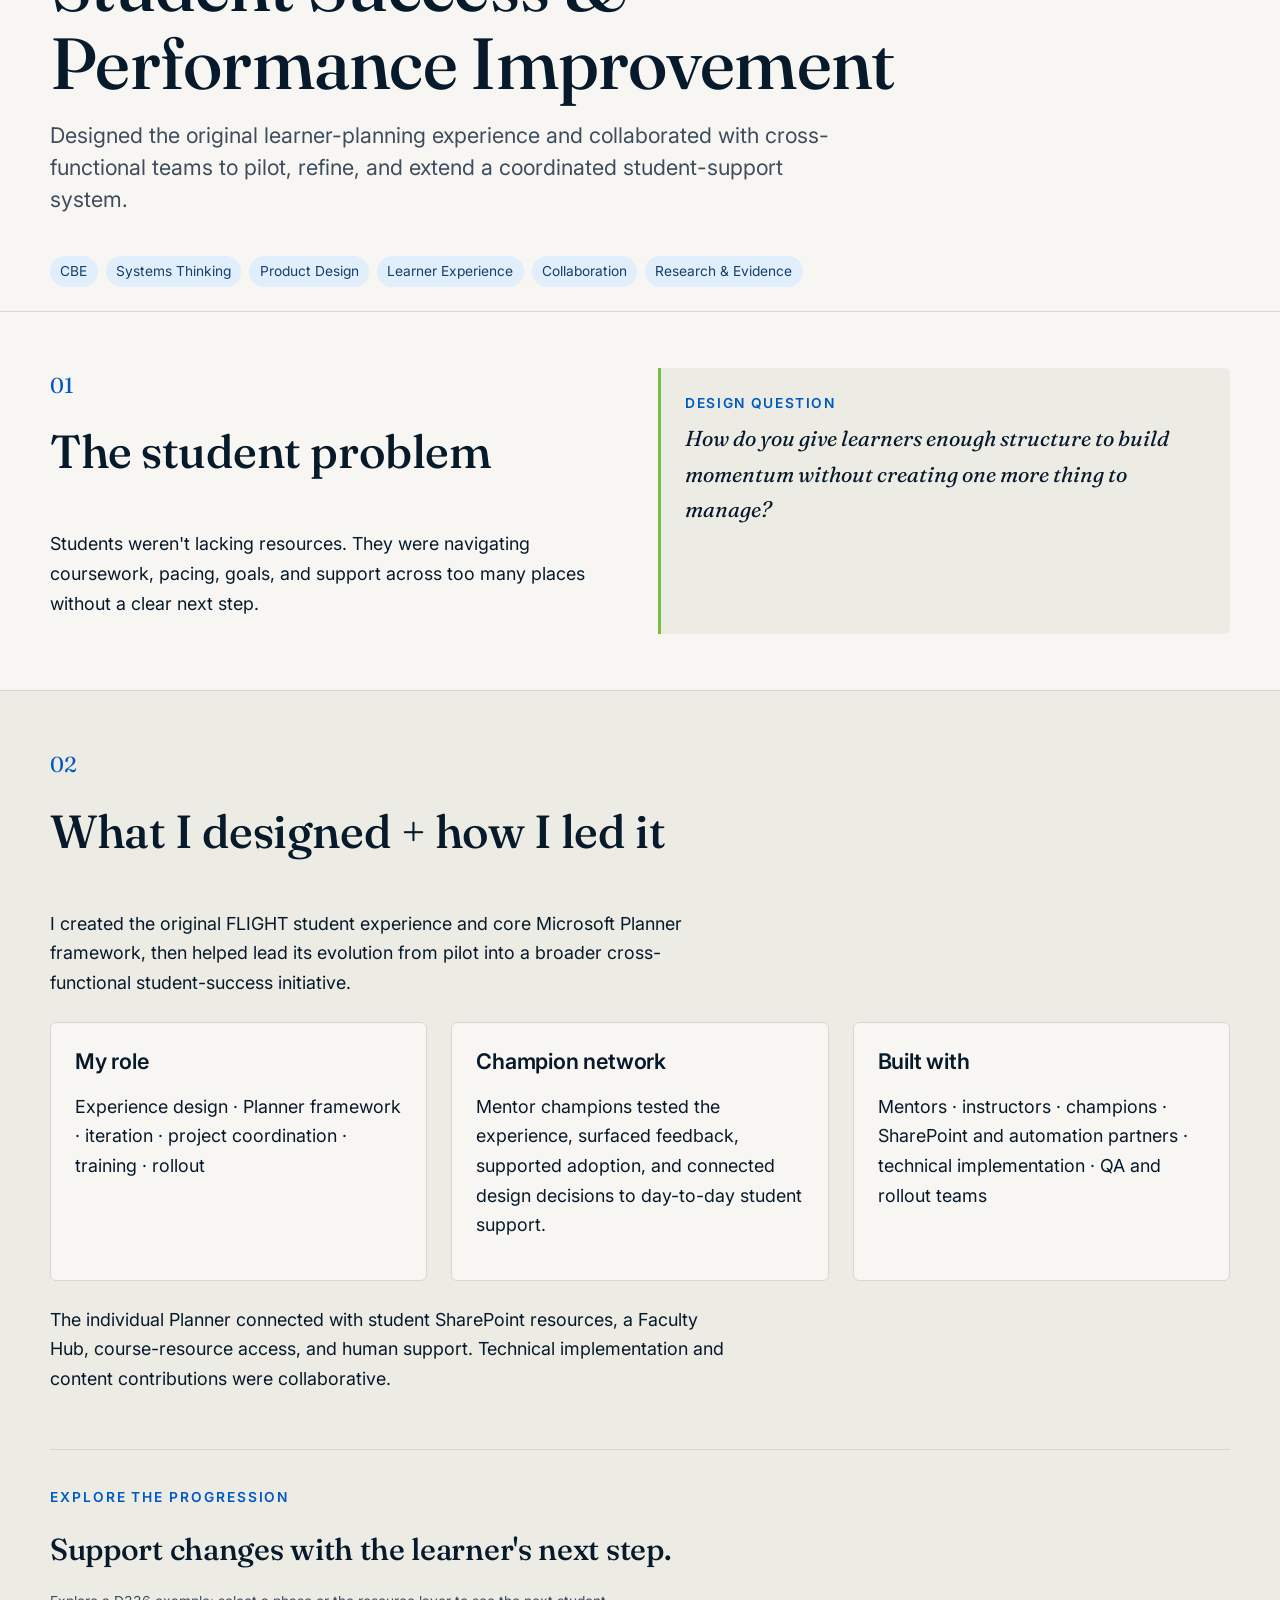
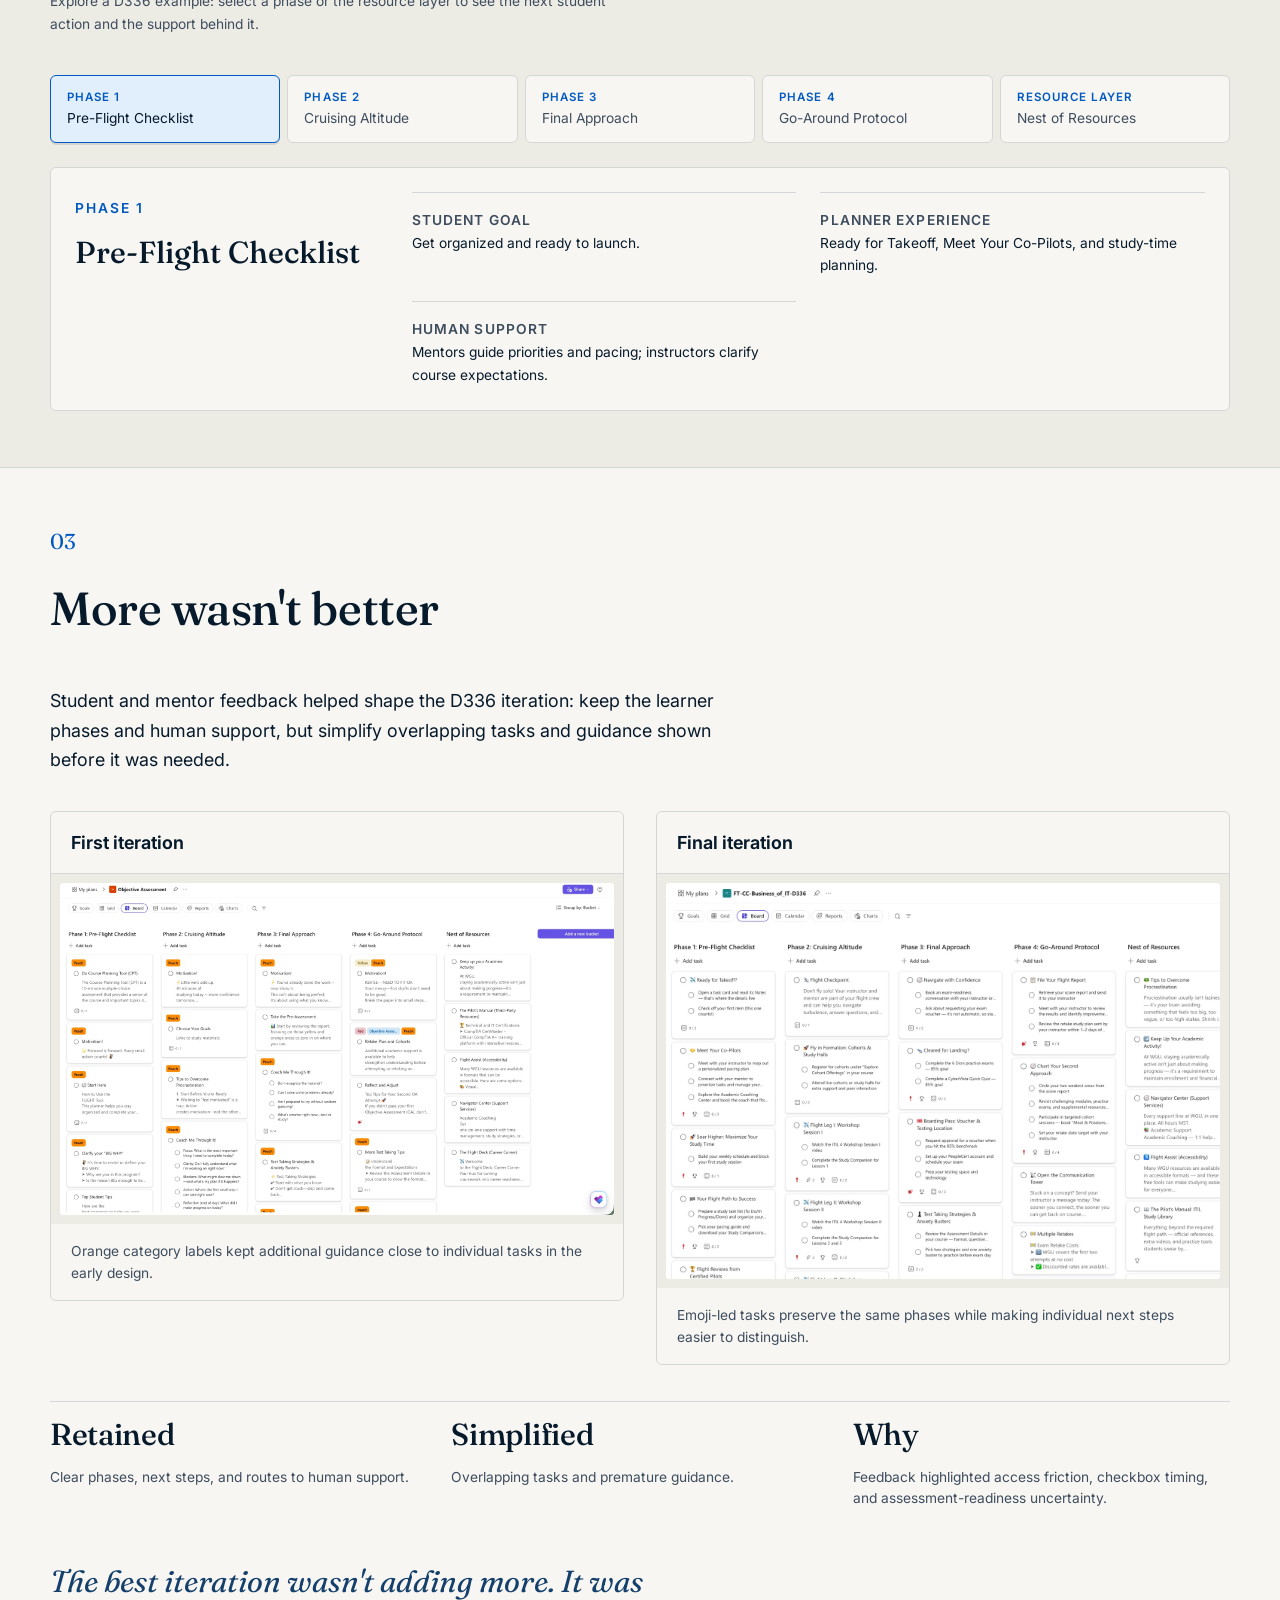
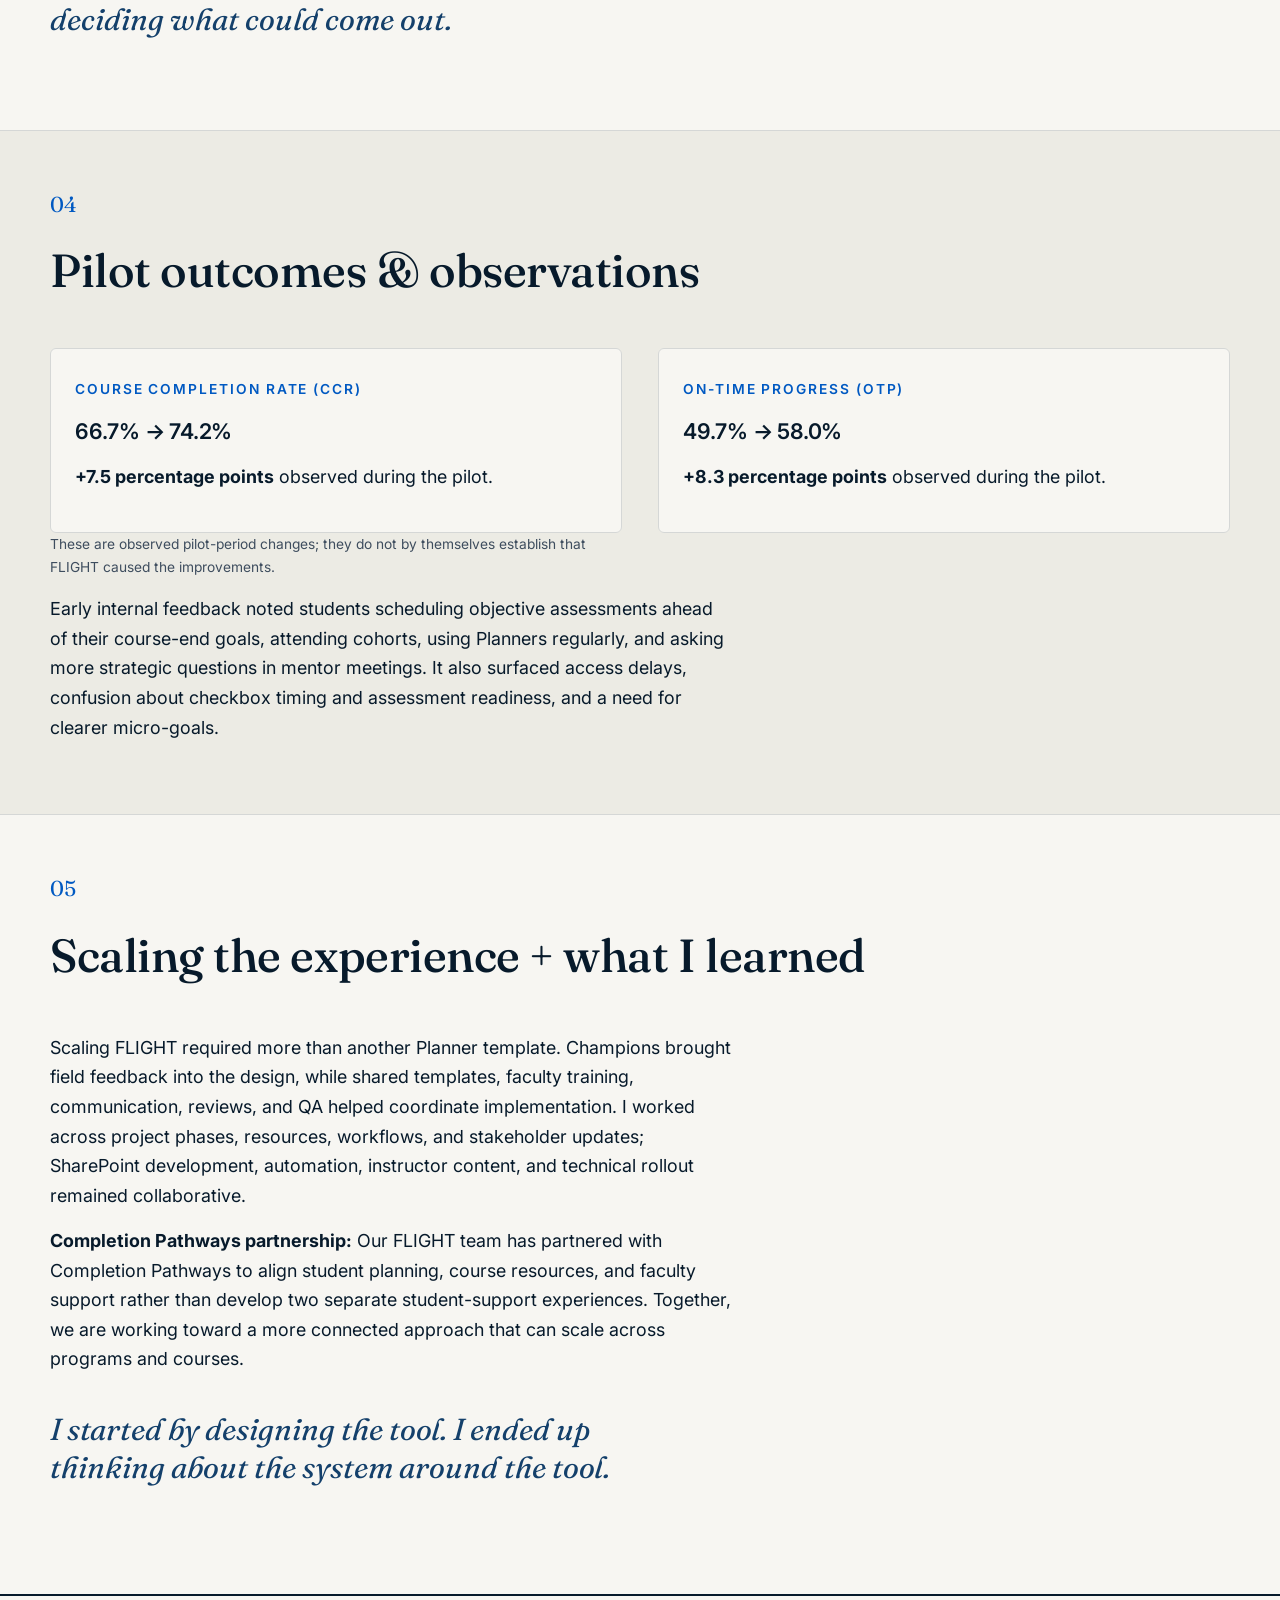
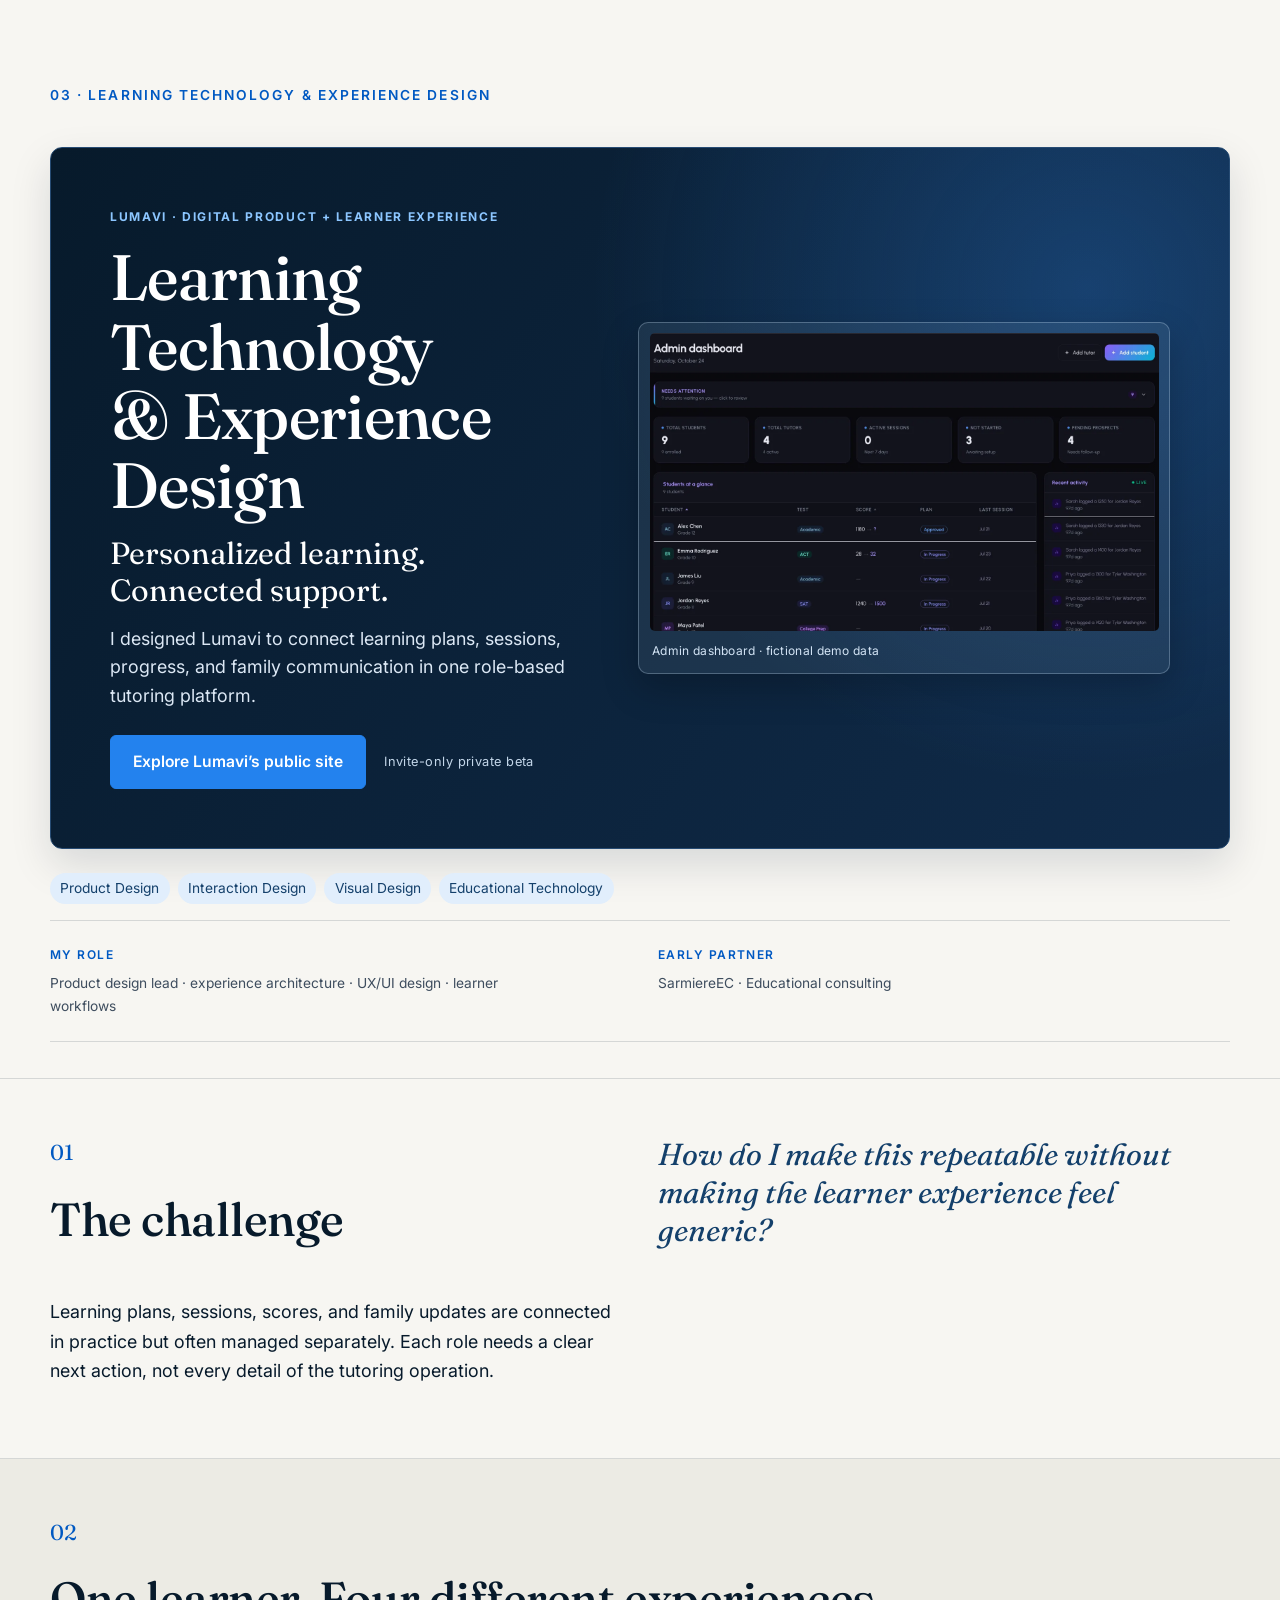
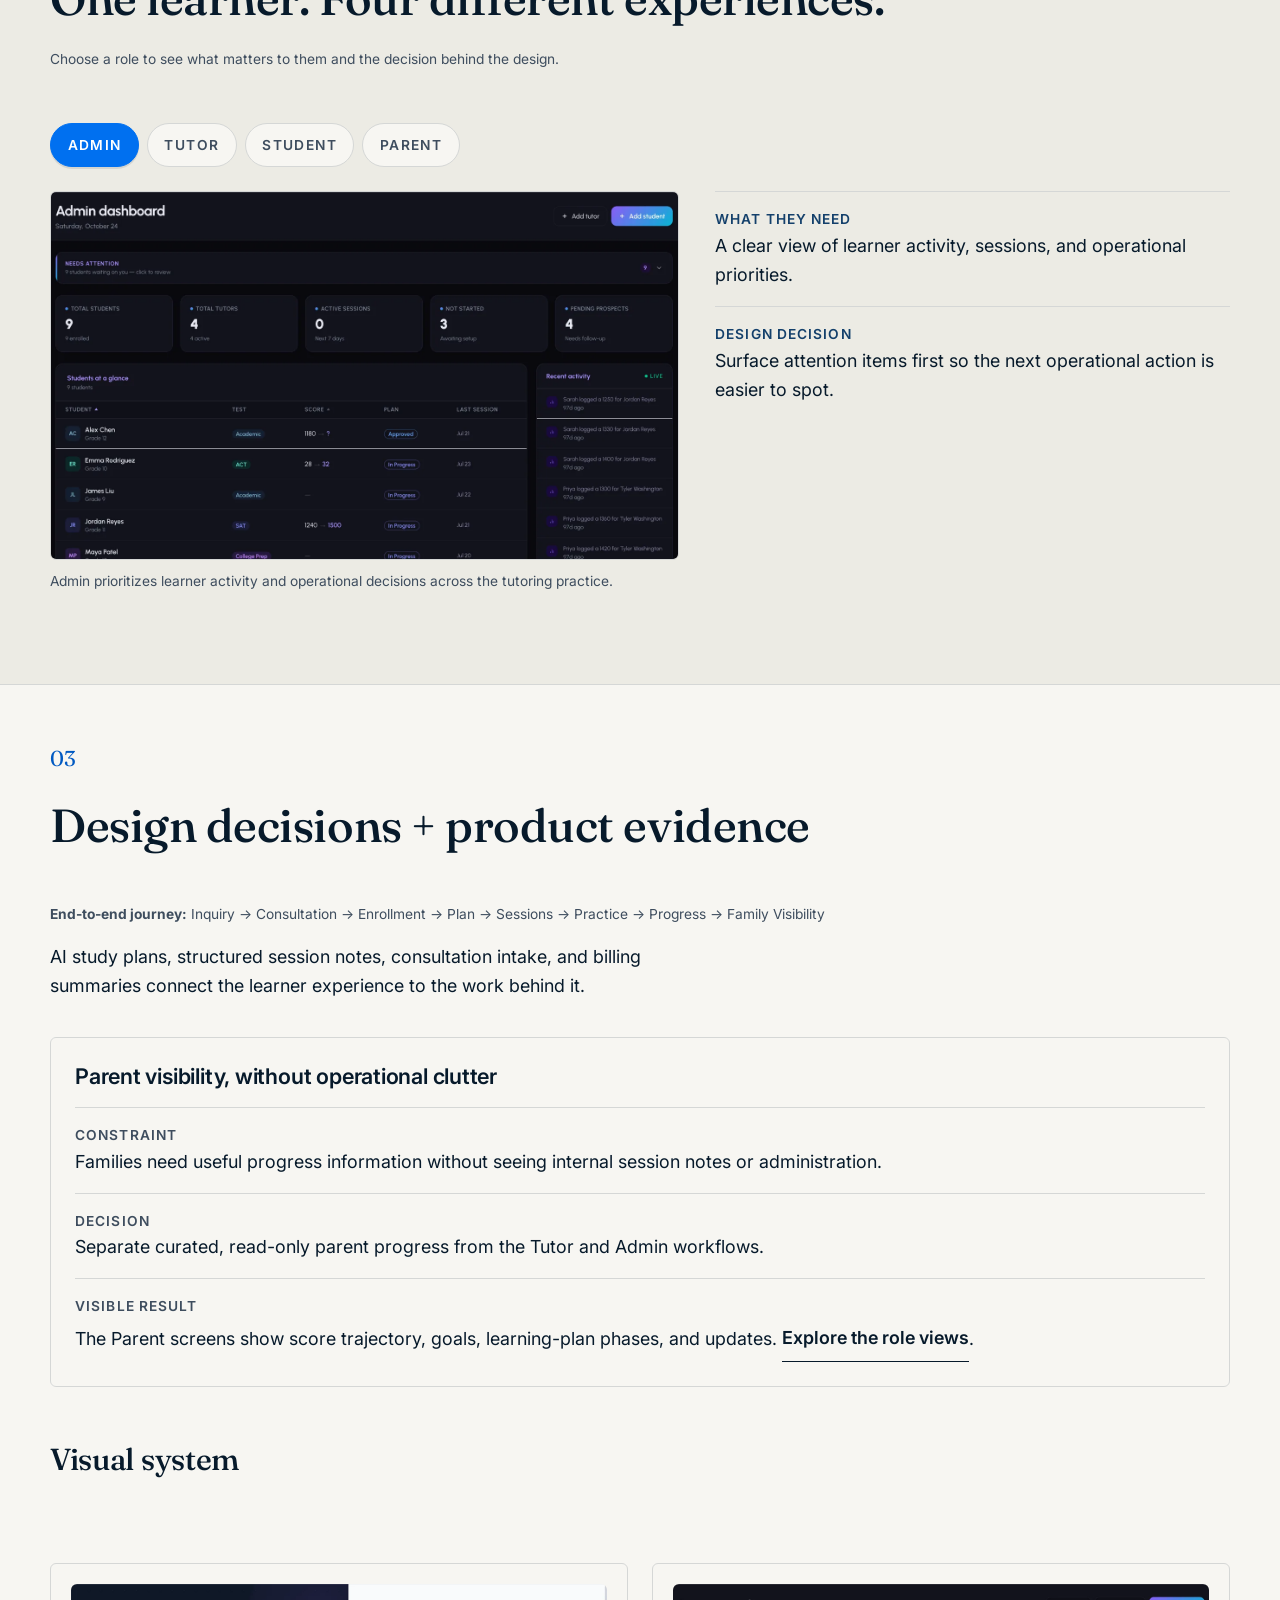
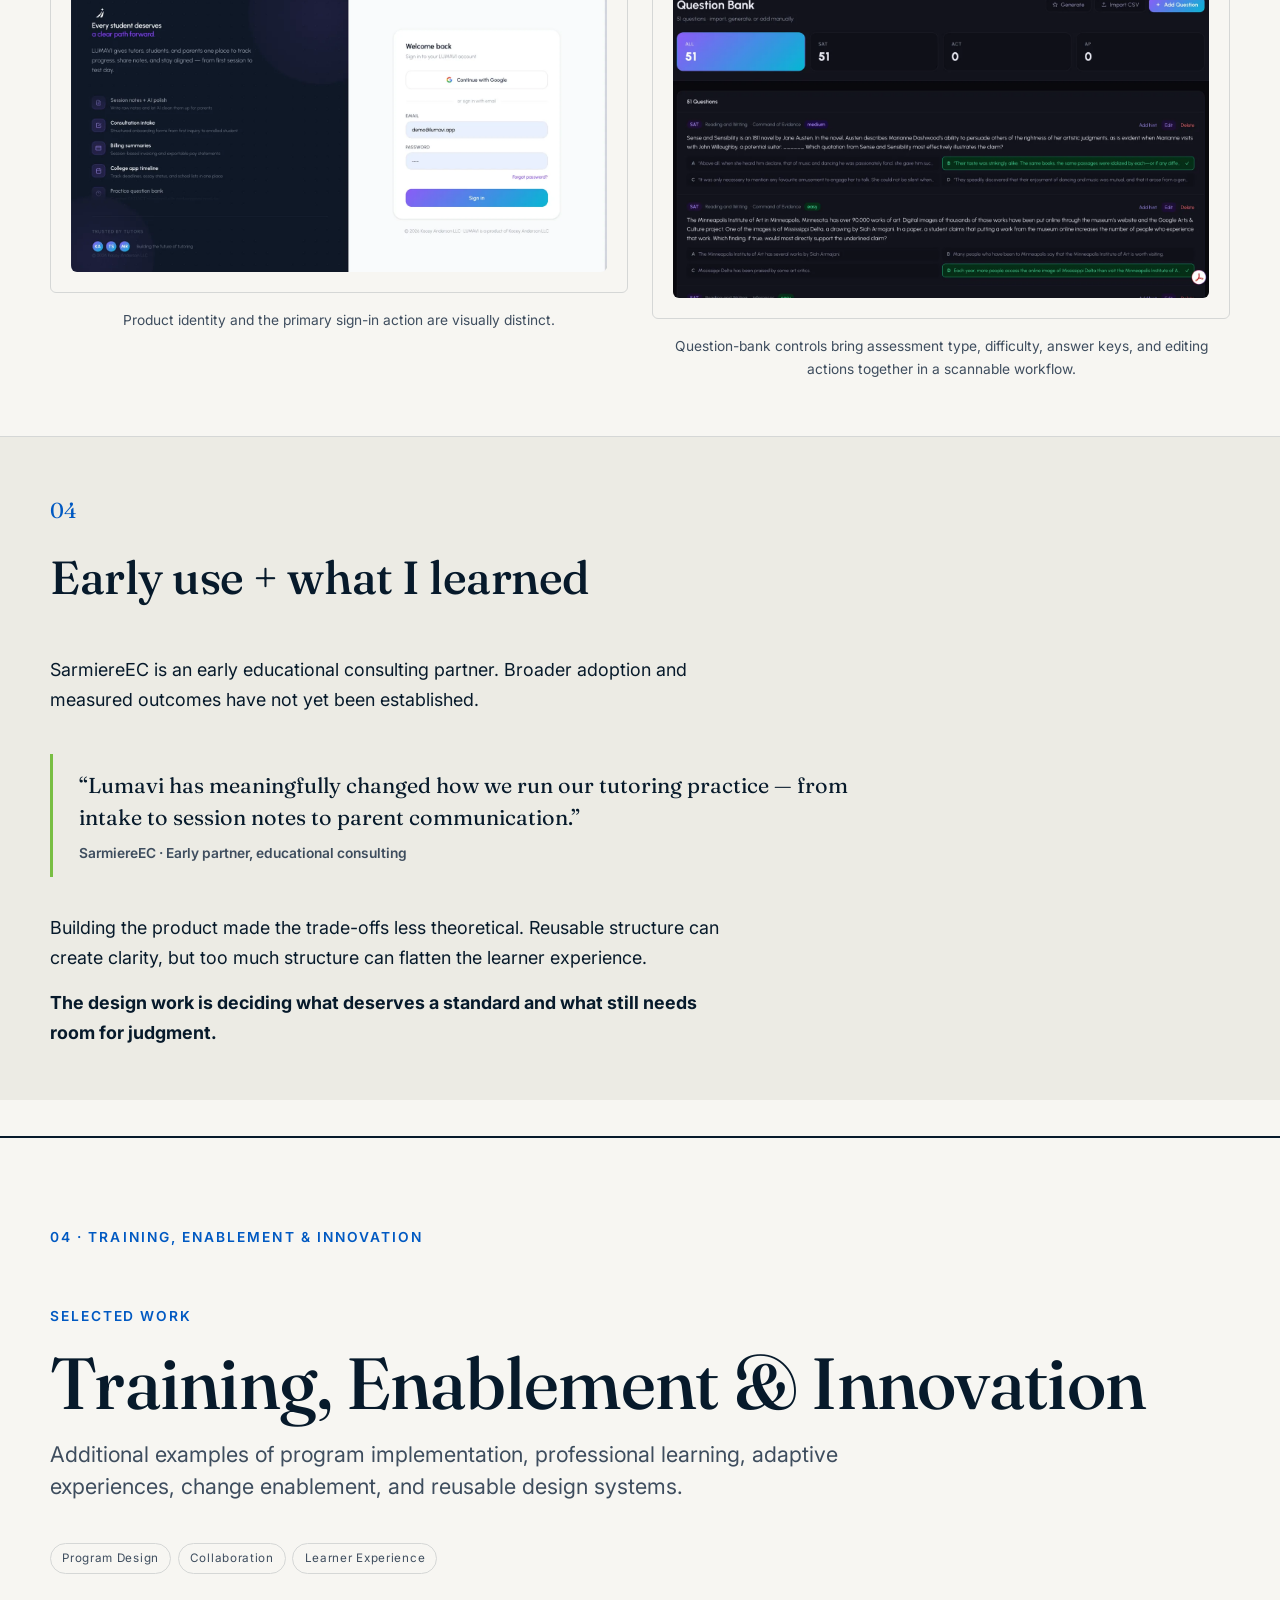
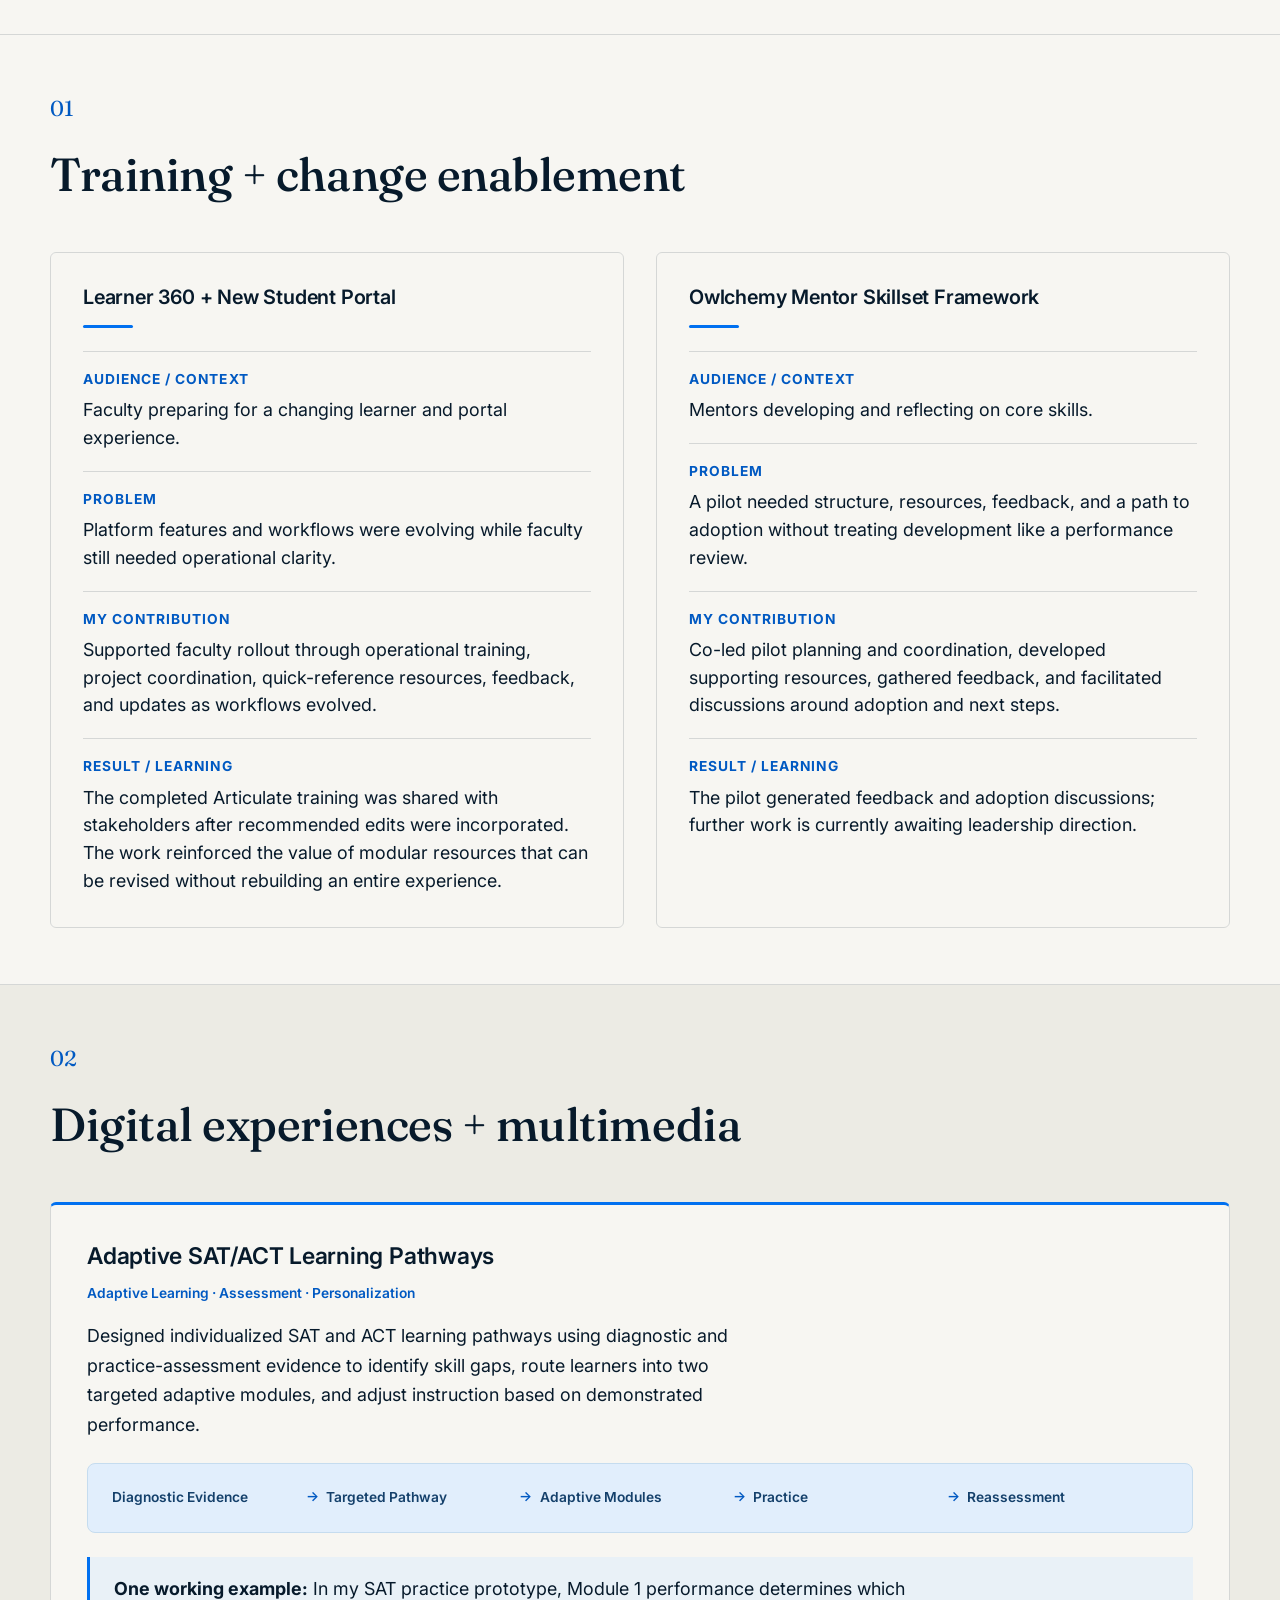
==== commit 9742f904: "Reframe case studies around program launch, student success and learning technology" ====
--- a/work/index.html
+++ b/work/index.html
@@ -1,13 +1,13 @@
-<!doctype html><html lang="en"><head><meta charset="utf-8"><meta name="viewport" content="width=device-width, initial-scale=1"><title>Work · Kacey Day (Anderson)</title><meta name="description" content="Complete work by Kacey Day (Anderson) in educational program design, Lumavi product design, FLIGHT, and selected learning experiences."><link rel="preconnect" href="https://fonts.googleapis.com"><link rel="preconnect" href="https://fonts.gstatic.com" crossorigin><link href="https://fonts.googleapis.com/css2?family=Fraunces:ital,opsz,wght@0,9..144,400;0,9..144,500;1,9..144,400&family=Inter:wght@400;500;600&display=swap" rel="stylesheet"><link rel="stylesheet" href="../assets/styles.css?v=8a5bd85a33ef"></head><body class="work-page"><a class="skip-link" href="#main">Skip to content</a><header class="site-header" id="top"><div class="wrap site-header__inner"><a class="brand" href="../index.html" aria-label="Kacey Day (Anderson), home">Kacey <span>Day</span> (Anderson)</a><nav class="nav" aria-label="Primary"><a href="../index.html">Home</a><a href="../work/index.html" aria-current="page">Work</a><a href="../approach.html">Approach</a><a href="../about.html">About</a></nav></div></header><main id="main" tabindex="-1"><section class="work-intro" id="work-top"><div class="wrap"><p class="eyebrow">Work</p><h1>Work</h1><p class="lede">Program design, digital products, learner support, and the systems that connect them. Explore the complete work through any starting point.</p></div></section>
+<!doctype html><html lang="en"><head><meta charset="utf-8"><meta name="viewport" content="width=device-width, initial-scale=1"><title>Work · Kacey Day (Anderson)</title><meta name="description" content="Case studies in program launch strategy, student-success improvement, learning technology, and training enablement by Kacey Day (Anderson)."><link rel="preconnect" href="https://fonts.googleapis.com"><link rel="preconnect" href="https://fonts.gstatic.com" crossorigin><link href="https://fonts.googleapis.com/css2?family=Fraunces:ital,opsz,wght@0,9..144,400;0,9..144,500;1,9..144,400&family=Inter:wght@400;500;600&display=swap" rel="stylesheet"><link rel="stylesheet" href="../assets/styles.css?v=20261112"></head><body class="work-page"><a class="skip-link" href="#main">Skip to content</a><header class="site-header" id="top"><div class="wrap site-header__inner"><a class="brand" href="../index.html" aria-label="Kacey Day (Anderson), home">Kacey <span>Day</span> (Anderson)</a><nav class="nav" aria-label="Primary"><a href="../index.html">Home</a><a href="../work/index.html" aria-current="page">Work</a><a href="../approach.html">Approach</a><a href="../about.html">About</a></nav></div></header><main id="main" tabindex="-1"><section class="work-intro" id="work-top"><div class="wrap"><p class="eyebrow">Work</p><h1>Work</h1><p class="lede">How I translate complex challenges into programs, learning experiences, and systems—from strategy and design through collaboration, implementation, and improvement.</p></div></section>
 <nav class="work-jump-nav" aria-label="Work sections"><div class="wrap work-jump-nav__inner">
-<a href="#program-learning-design">Program &amp; Learning Design</a>
-<a href="#lumavi">Lumavi</a>
-<a href="#flight">FLIGHT</a>
-<a href="#selected-work">Selected Work</a>
+<a href="#program-learning-design">Program Launch</a>
+<a href="#flight">Student Success</a>
+<a href="#lumavi">Learning Technology</a>
+<a href="#selected-work">Training &amp; Innovation</a>
 </div></nav>
-<article class="portfolio-project" id="program-learning-design" aria-label="Program &amp; Learning Design">
-<div class="project-divider"><div class="wrap"><p class="project-divider__index">01 · PROGRAM &amp; LEARNING DESIGN</p></div></div>
-<section class="case-hero"><div class="wrap"><p class="eyebrow">Projects · Deep Dive</p><h2 class="consolidated-case-title">Program Readiness</h2><p class="lede">Designed and led faculty-readiness training initiatives across multiple School of Technology program launches, translating evolving requirements into actionable learning experiences and reusable development frameworks.</p><div class="case-meta"><ul class="tags"><li>Program Design</li><li>Faculty Enablement</li><li>Learning Architecture</li><li>Systems Thinking</li><li>Research &amp; Evidence</li><li>Implementation</li></ul></div></div></section>
+<article class="portfolio-project" id="program-learning-design" aria-label="Program Launch and Training Strategy">
+<div class="project-divider"><div class="wrap"><p class="project-divider__index">01 · PROGRAM LAUNCH &amp; TRAINING STRATEGY</p></div></div>
+<section class="case-hero"><div class="wrap"><p class="eyebrow">Program Readiness · Higher Education</p><h2 class="consolidated-case-title">Program Launch &amp; Training Strategy</h2><p class="lede">Led mentor-readiness training strategy across university program launches, translating evolving requirements into reusable learning structures, verification practices, quality standards, and implementation support.</p><p class="quiet-note"><strong>Featured example:</strong> Two concurrent AI degree program launches supported by one shared development framework and program-specific training experiences.</p><div class="case-meta"><ul class="tags"><li>Program Design</li><li>Faculty Enablement</li><li>Learning Architecture</li><li>Systems Thinking</li><li>Research &amp; Evidence</li><li>Implementation</li></ul></div></div></section>
 <div class="wrap project-context" id="pr-role"><div class="collaboration-grid"><div><p class="collaboration-label">My Role</p><p>Training Pod mentor-readiness lead · training strategy and learning architecture · development planning · source validation and QA coordination · cross-functional implementation support</p></div><div><p class="collaboration-label">Built With</p><p>Program stakeholders · faculty / mentors · learning and publishing partners · QA and launch teams</p></div></div></div>
 
 <section class="case-section"><div class="wrap">
@@ -70,78 +70,9 @@
 </div></section>
 </article>
 
-<article class="portfolio-project" id="lumavi" aria-label="Lumavi">
-<div class="project-divider"><div class="wrap"><p class="project-divider__index">02 · LUMAVI</p></div></div>
-<section class="case-hero lumavi-hero"><div class="wrap">
-<div class="lumavi-hero__panel">
-  <div class="lumavi-hero__layout">
-    <div class="lumavi-hero__copy">
-      <p class="lumavi-hero__eyebrow">Digital Product + Learner Experience</p>
-      <h2 class="consolidated-case-title">Lumavi</h2>
-      <p class="lumavi-hero__statement">Personalized learning. Connected support.</p>
-      <p class="lumavi-hero__description">I designed Lumavi to connect learning plans, sessions, progress, and family communication in one role-based tutoring platform.</p>
-      <div class="lumavi-hero__actions">
-        <a class="btn" href="https://lumavi.app" target="_blank" rel="noopener">Explore Lumavi’s public site</a>
-        <span class="lumavi-hero__status">Invite-only private beta</span>
-      </div>
-    </div>
-    <figure class="lumavi-hero__visual">
-      <a href="../assets/media/lumavi-admin-focus.webp" target="_blank" rel="noopener" aria-label="Open the authentic Lumavi Admin dashboard at full size">
-        <img src="../assets/media/lumavi-admin-focus.webp" width="1450" height="848" loading="lazy" alt="Authentic Lumavi Admin dashboard with attention items and learner activity, populated with fictional demo data">
-      </a>
-      <figcaption>Admin dashboard · fictional demo data</figcaption>
-    </figure>
-  </div>
-</div>
-<ul class="tags lumavi-hero__tags" aria-label="Product design capabilities"><li>Product Design</li><li>Interaction Design</li><li>Visual Design</li><li>Educational Technology</li></ul>
-</div></section>
-<div class="wrap project-context"><div class="collaboration-grid"><div><p class="collaboration-label">My Role</p><p>Product design lead · experience architecture · UX/UI design · learner workflows</p></div><div><p class="collaboration-label">Early Partner</p><p>SarmiereEC · Educational consulting</p></div></div></div>
-<section class="case-section"><div class="wrap case-grid case-grid--2">
-<div><div class="case-section__head"><p class="case-section__num">01</p><h2>The challenge</h2></div><p>Learning plans, sessions, scores, and family updates are connected in practice but often managed separately. Each role needs a clear next action, not every detail of the tutoring operation.</p></div>
-<div><p class="pullline" style="margin-top:0">How do I make this repeatable without making the learner experience feel generic?</p></div>
-</div></section>
-<section class="case-section section--wash"><div class="wrap">
-<div class="case-section__head"><p class="case-section__num">02</p><h2 id="lumavi-roles">One learner. Four different experiences.</h2><p class="quiet-note">Choose a role to see what matters to them and the decision behind the design.</p></div>
-<div class="role-tabs" role="tablist" id="role-tabs"><button role="tab" id="tab-admin" aria-controls="panel-admin" aria-selected="true">Admin</button><button role="tab" id="tab-tutor" aria-controls="panel-tutor" aria-selected="false" tabindex="-1">Tutor</button><button role="tab" id="tab-student" aria-controls="panel-student" aria-selected="false" tabindex="-1">Student</button><button role="tab" id="tab-parent" aria-controls="panel-parent" aria-selected="false" tabindex="-1">Parent</button></div>
-<div class="role-panel" role="tabpanel" id="panel-admin" aria-labelledby="tab-admin"><figure class="role-evidence"><img src="../assets/media/lumavi-admin-focus.webp" width="1450" height="848" alt="Lumavi Admin dashboard showing attention items, operational summaries, and a student overview using fictional demo data" loading="lazy"><figcaption>Admin prioritizes learner activity and operational decisions across the tutoring practice.</figcaption></figure><dl class="role-facts"><div><dt>What they need</dt><dd>A clear view of learner activity, sessions, and operational priorities.</dd></div><div><dt>Design decision</dt><dd>Surface attention items first so the next operational action is easier to spot.</dd></div></dl></div>
-<div class="role-panel" role="tabpanel" id="panel-tutor" aria-labelledby="tab-tutor" hidden><figure class="role-evidence"><a class="artifact-fullscreen" href="../assets/media/lumavi-tutor-focus.webp" target="_blank" rel="noopener" aria-label="Open full-size Lumavi Tutor dashboard"><img src="../assets/media/lumavi-tutor-focus.webp" width="1450" height="848" alt="Lumavi Tutor dashboard with session overview, weekly activity, student list, question bank shortcut, and pay export" loading="lazy"></a><figcaption>The tutor overview keeps daily sessions, weekly activity, and frequently used tools in one place.</figcaption></figure><dl class="role-facts"><div><dt>What they need</dt><dd>Learner context, recent notes, and the tools used during a session.</dd></div><div><dt>Design decision</dt><dd>Keep session activity and frequently used tools close together so continuity does not depend on memory.</dd></div></dl></div>
-<div class="role-panel" role="tabpanel" id="panel-student" aria-labelledby="tab-student" hidden><figure class="role-evidence"><img src="../assets/media/lumavi-student-focus.webp" width="1203" height="1097" alt="Lumavi Student dashboard showing a fictional learner’s SAT goal progress and next actions" loading="lazy"><figcaption>The student view makes progress and the next step visible without exposing internal administration.</figcaption></figure><dl class="role-facts"><div><dt>What they need</dt><dd>An understandable view of progress and what to work on next.</dd></div><div><dt>Design decision</dt><dd>Prioritize score goals, progress, and a clear next step without exposing internal administration.</dd></div></dl></div>
-<div class="role-panel" role="tabpanel" id="panel-parent" aria-labelledby="tab-parent" hidden>
-<figure class="role-evidence parent-overview"><a class="artifact-fullscreen" href="../assets/media/lumavi-parent-overview-focus.webp" target="_blank" rel="noopener" aria-label="Open the full Lumavi Parent portal screenshot"><img src="../assets/media/lumavi-parent-overview-focus.webp" width="1016" height="1058" loading="lazy" alt="Lumavi Parent portal read-only preview showing a learner's current score, test goal, score gain, and family-facing update area"></a><figcaption>Parent-facing progress makes the score trajectory and updates understandable without exposing internal tutoring records.</figcaption></figure>
-<div class="parent-details">
-<dl class="role-facts"><div><dt>What they need</dt><dd>A trustworthy picture of progress without access to internal tutoring notes.</dd></div><div><dt>Design decision</dt><dd>Use curated, read-only progress and learning-plan views rather than showing the full tutoring workflow.</dd></div></dl>
-<figure class="role-evidence parent-progress"><a class="artifact-fullscreen" href="../assets/media/lumavi-parent-progress-focus.webp" target="_blank" rel="noopener" aria-label="Open the full Lumavi Parent plan view screenshot"><img src="../assets/media/lumavi-parent-progress-focus.webp" width="1008" height="1086" loading="lazy" alt="Lumavi Parent view showing SAT score progression, a five-phase learning plan, and current learning focus"></a><figcaption>A closer look at the learning plan shows where the learner is now and what comes next.</figcaption></figure>
-</div></div>
-</div></section>
-<section class="case-section"><div class="wrap">
-<div class="case-section__head"><p class="case-section__num">03</p><h2 id="lumavi-architecture">Design decisions + product evidence</h2></div>
-<p class="quiet-note" style="max-width:none"><strong>End-to-end journey:</strong> Inquiry → Consultation → Enrollment → Plan → Sessions → Practice → Progress → Family Visibility</p>
-<p>AI study plans, structured session notes, consultation intake, and billing summaries connect the learner experience to the work behind it.</p>
-<div class="card" id="lumavi-decision" style="margin-top:var(--space-4)">
-<h3>Parent visibility, without operational clutter</h3>
-<dl class="role-facts">
-<div><dt>Constraint</dt><dd>Families need useful progress information without seeing internal session notes or administration.</dd></div>
-<div><dt>Decision</dt><dd>Separate curated, read-only parent progress from the Tutor and Admin workflows.</dd></div>
-<div><dt>Visible result</dt><dd>The Parent screens show score trajectory, goals, learning-plan phases, and updates. <a class="text-link" href="#lumavi-roles">Explore the role views</a>.</dd></div>
-</dl></div>
-<div class="case-section__head" style="margin-top:var(--space-5)"><h3>Visual system</h3></div>
-<div class="media-pair">
-<figure class="figure artifact-figure"><div class="figure__frame artifact-frame"><img class="artifact-shot" src="../assets/media/lumavi-login-focus.webp" width="1450" height="778" alt="Lumavi sign-in view showing brand messaging, Google sign-in, and email and password fields" loading="lazy"></div><figcaption>Product identity and the primary sign-in action are visually distinct.</figcaption></figure>
-<figure class="figure artifact-figure"><div class="figure__frame artifact-frame"><a class="artifact-fullscreen" href="../assets/media/lumavi-question-bank-focus.webp" target="_blank" rel="noopener" aria-label="Open the full Lumavi Question Bank screenshot"><img class="artifact-shot" src="../assets/media/lumavi-question-bank-focus.webp" width="1450" height="848" alt="Lumavi Admin Question Bank with SAT, ACT, and AP categories, question difficulty labels, correct answers, and add or import actions" loading="lazy"></a></div><figcaption>Question-bank controls bring assessment type, difficulty, answer keys, and editing actions together in a scannable workflow.</figcaption></figure>
-</div>
-</div></section>
-<section class="case-section section--wash"><div class="wrap">
-<div class="case-section__head"><p class="case-section__num">04</p><h2 id="lumavi-use">Early use + what I learned</h2></div>
-<p>SarmiereEC is an early educational consulting partner. Broader adoption and measured outcomes have not yet been established.</p>
-<div class="partner-quote"><blockquote>“Lumavi has meaningfully changed how we run our tutoring practice — from intake to session notes to parent communication.”<cite>SarmiereEC · Early partner, educational consulting</cite></blockquote></div>
-<p style="margin-top:var(--space-4)">Building the product made the trade-offs less theoretical. Reusable structure can create clarity, but too much structure can flatten the learner experience.</p>
-<p><strong>The design work is deciding what deserves a standard and what still needs room for judgment.</strong></p>
-</div></section>
-</article>
-
 <article class="portfolio-project" id="flight" aria-label="FLIGHT">
-<div class="project-divider"><div class="wrap"><p class="project-divider__index">03 · FLIGHT</p></div></div>
-<section class="case-hero"><div class="wrap"><p class="eyebrow">Case Study · 03</p><h2 class="consolidated-case-title">FLIGHT</h2><p class="lede">From student tool to student-support system.</p><div class="case-meta"><ul class="tags"><li>CBE</li><li>Systems Thinking</li><li>Product Design</li><li>Learner Experience</li><li>Collaboration</li><li>Research &amp; Evidence</li></ul></div></div></section>
+<div class="project-divider"><div class="wrap"><p class="project-divider__index">02 · STUDENT SUCCESS &amp; PERFORMANCE IMPROVEMENT</p></div></div>
+<section class="case-hero"><div class="wrap"><p class="eyebrow">FLIGHT · Student Success Pilot</p><h2 class="consolidated-case-title">Student Success &amp; Performance Improvement</h2><p class="lede">Designed the original learner-planning experience and collaborated with cross-functional teams to pilot, refine, and extend a coordinated student-support system.</p><div class="case-meta"><ul class="tags"><li>CBE</li><li>Systems Thinking</li><li>Product Design</li><li>Learner Experience</li><li>Collaboration</li><li>Research &amp; Evidence</li></ul></div></div></section>
 
 <section class="case-section"><div class="wrap case-grid case-grid--2">
   <div><div class="case-section__head"><p class="case-section__num">01</p><h2>The student problem</h2></div>
@@ -194,7 +125,9 @@
 </div></section>
 
 <section class="case-section section--wash"><div class="wrap">
-  <div class="case-section__head"><p class="case-section__num">04</p><h2 id="flight-evidence">What we observed</h2></div>
+  <div class="case-section__head"><p class="case-section__num">04</p><h2 id="flight-evidence">Pilot outcomes &amp; observations</h2></div>
+   <div class="case-grid case-grid--2 pilot-outcomes" aria-label="FLIGHT pilot performance changes"><div class="card"><p class="eyebrow">Course Completion Rate (CCR)</p><h3>66.7% → 74.2%</h3><p><strong>+7.5 percentage points</strong> observed during the pilot.</p></div><div class="card"><p class="eyebrow">On-Time Progress (OTP)</p><h3>49.7% → 58.0%</h3><p><strong>+8.3 percentage points</strong> observed during the pilot.</p></div></div>
+   <p class="quiet-note">These are observed pilot-period changes; they do not by themselves establish that FLIGHT caused the improvements.</p>
   <p>Early internal feedback noted students scheduling objective assessments ahead of their course-end goals, attending cohorts, using Planners regularly, and asking more strategic questions in mentor meetings. It also surfaced access delays, confusion about checkbox timing and assessment readiness, and a need for clearer micro-goals.</p>
 </div></section>
 
@@ -206,15 +139,84 @@
 </div></section>
 </article>
 
+<article class="portfolio-project" id="lumavi" aria-label="Lumavi">
+<div class="project-divider"><div class="wrap"><p class="project-divider__index">03 · LEARNING TECHNOLOGY &amp; EXPERIENCE DESIGN</p></div></div>
+<section class="case-hero lumavi-hero"><div class="wrap">
+<div class="lumavi-hero__panel">
+  <div class="lumavi-hero__layout">
+    <div class="lumavi-hero__copy">
+      <p class="lumavi-hero__eyebrow">Lumavi · Digital Product + Learner Experience</p>
+      <h2 class="consolidated-case-title">Learning Technology &amp; Experience Design</h2>
+      <p class="lumavi-hero__statement">Personalized learning. Connected support.</p>
+      <p class="lumavi-hero__description">I designed Lumavi to connect learning plans, sessions, progress, and family communication in one role-based tutoring platform.</p>
+      <div class="lumavi-hero__actions">
+        <a class="btn" href="https://lumavi.app" target="_blank" rel="noopener">Explore Lumavi’s public site</a>
+        <span class="lumavi-hero__status">Invite-only private beta</span>
+      </div>
+    </div>
+    <figure class="lumavi-hero__visual">
+      <a href="../assets/media/lumavi-admin-focus.webp" target="_blank" rel="noopener" aria-label="Open the authentic Lumavi Admin dashboard at full size">
+        <img src="../assets/media/lumavi-admin-focus.webp" width="1450" height="848" loading="lazy" alt="Authentic Lumavi Admin dashboard with attention items and learner activity, populated with fictional demo data">
+      </a>
+      <figcaption>Admin dashboard · fictional demo data</figcaption>
+    </figure>
+  </div>
+</div>
+<ul class="tags lumavi-hero__tags" aria-label="Product design capabilities"><li>Product Design</li><li>Interaction Design</li><li>Visual Design</li><li>Educational Technology</li></ul>
+</div></section>
+<div class="wrap project-context"><div class="collaboration-grid"><div><p class="collaboration-label">My Role</p><p>Product design lead · experience architecture · UX/UI design · learner workflows</p></div><div><p class="collaboration-label">Early Partner</p><p>SarmiereEC · Educational consulting</p></div></div></div>
+<section class="case-section"><div class="wrap case-grid case-grid--2">
+<div><div class="case-section__head"><p class="case-section__num">01</p><h2>The challenge</h2></div><p>Learning plans, sessions, scores, and family updates are connected in practice but often managed separately. Each role needs a clear next action, not every detail of the tutoring operation.</p></div>
+<div><p class="pullline" style="margin-top:0">How do I make this repeatable without making the learner experience feel generic?</p></div>
+</div></section>
+<section class="case-section section--wash"><div class="wrap">
+<div class="case-section__head"><p class="case-section__num">02</p><h2 id="lumavi-roles">One learner. Four different experiences.</h2><p class="quiet-note">Choose a role to see what matters to them and the decision behind the design.</p></div>
+<div class="role-tabs" role="tablist" id="role-tabs"><button role="tab" id="tab-admin" aria-controls="panel-admin" aria-selected="true">Admin</button><button role="tab" id="tab-tutor" aria-controls="panel-tutor" aria-selected="false" tabindex="-1">Tutor</button><button role="tab" id="tab-student" aria-controls="panel-student" aria-selected="false" tabindex="-1">Student</button><button role="tab" id="tab-parent" aria-controls="panel-parent" aria-selected="false" tabindex="-1">Parent</button></div>
+<div class="role-panel" role="tabpanel" id="panel-admin" aria-labelledby="tab-admin"><figure class="role-evidence"><img src="../assets/media/lumavi-admin-focus.webp" width="1450" height="848" alt="Lumavi Admin dashboard showing attention items, operational summaries, and a student overview using fictional demo data" loading="lazy"><figcaption>Admin prioritizes learner activity and operational decisions across the tutoring practice.</figcaption></figure><dl class="role-facts"><div><dt>What they need</dt><dd>A clear view of learner activity, sessions, and operational priorities.</dd></div><div><dt>Design decision</dt><dd>Surface attention items first so the next operational action is easier to spot.</dd></div></dl></div>
+<div class="role-panel" role="tabpanel" id="panel-tutor" aria-labelledby="tab-tutor" hidden><figure class="role-evidence"><a class="artifact-fullscreen" href="../assets/media/lumavi-tutor-focus.webp" target="_blank" rel="noopener" aria-label="Open full-size Lumavi Tutor dashboard"><img src="../assets/media/lumavi-tutor-focus.webp" width="1450" height="848" alt="Lumavi Tutor dashboard with session overview, weekly activity, student list, question bank shortcut, and pay export" loading="lazy"></a><figcaption>The tutor overview keeps daily sessions, weekly activity, and frequently used tools in one place.</figcaption></figure><dl class="role-facts"><div><dt>What they need</dt><dd>Learner context, recent notes, and the tools used during a session.</dd></div><div><dt>Design decision</dt><dd>Keep session activity and frequently used tools close together so continuity does not depend on memory.</dd></div></dl></div>
+<div class="role-panel" role="tabpanel" id="panel-student" aria-labelledby="tab-student" hidden><figure class="role-evidence"><img src="../assets/media/lumavi-student-focus.webp" width="1203" height="1097" alt="Lumavi Student dashboard showing a fictional learner’s SAT goal progress and next actions" loading="lazy"><figcaption>The student view makes progress and the next step visible without exposing internal administration.</figcaption></figure><dl class="role-facts"><div><dt>What they need</dt><dd>An understandable view of progress and what to work on next.</dd></div><div><dt>Design decision</dt><dd>Prioritize score goals, progress, and a clear next step without exposing internal administration.</dd></div></dl></div>
+<div class="role-panel" role="tabpanel" id="panel-parent" aria-labelledby="tab-parent" hidden>
+<figure class="role-evidence parent-overview"><a class="artifact-fullscreen" href="../assets/media/lumavi-parent-overview-focus.webp" target="_blank" rel="noopener" aria-label="Open the full Lumavi Parent portal screenshot"><img src="../assets/media/lumavi-parent-overview-focus.webp" width="1016" height="1058" loading="lazy" alt="Lumavi Parent portal read-only preview showing a learner's current score, test goal, score gain, and family-facing update area"></a><figcaption>Parent-facing progress makes the score trajectory and updates understandable without exposing internal tutoring records.</figcaption></figure>
+<div class="parent-details">
+<dl class="role-facts"><div><dt>What they need</dt><dd>A trustworthy picture of progress without access to internal tutoring notes.</dd></div><div><dt>Design decision</dt><dd>Use curated, read-only progress and learning-plan views rather than showing the full tutoring workflow.</dd></div></dl>
+<figure class="role-evidence parent-progress"><a class="artifact-fullscreen" href="../assets/media/lumavi-parent-progress-focus.webp" target="_blank" rel="noopener" aria-label="Open the full Lumavi Parent plan view screenshot"><img src="../assets/media/lumavi-parent-progress-focus.webp" width="1008" height="1086" loading="lazy" alt="Lumavi Parent view showing SAT score progression, a five-phase learning plan, and current learning focus"></a><figcaption>A closer look at the learning plan shows where the learner is now and what comes next.</figcaption></figure>
+</div></div>
+</div></section>
+<section class="case-section"><div class="wrap">
+<div class="case-section__head"><p class="case-section__num">03</p><h2 id="lumavi-architecture">Design decisions + product evidence</h2></div>
+<p class="quiet-note" style="max-width:none"><strong>End-to-end journey:</strong> Inquiry → Consultation → Enrollment → Plan → Sessions → Practice → Progress → Family Visibility</p>
+<p>AI study plans, structured session notes, consultation intake, and billing summaries connect the learner experience to the work behind it.</p>
+<div class="card" id="lumavi-decision" style="margin-top:var(--space-4)">
+<h3>Parent visibility, without operational clutter</h3>
+<dl class="role-facts">
+<div><dt>Constraint</dt><dd>Families need useful progress information without seeing internal session notes or administration.</dd></div>
+<div><dt>Decision</dt><dd>Separate curated, read-only parent progress from the Tutor and Admin workflows.</dd></div>
+<div><dt>Visible result</dt><dd>The Parent screens show score trajectory, goals, learning-plan phases, and updates. <a class="text-link" href="#lumavi-roles">Explore the role views</a>.</dd></div>
+</dl></div>
+<div class="case-section__head" style="margin-top:var(--space-5)"><h3>Visual system</h3></div>
+<div class="media-pair">
+<figure class="figure artifact-figure"><div class="figure__frame artifact-frame"><img class="artifact-shot" src="../assets/media/lumavi-login-focus.webp" width="1450" height="778" alt="Lumavi sign-in view showing brand messaging, Google sign-in, and email and password fields" loading="lazy"></div><figcaption>Product identity and the primary sign-in action are visually distinct.</figcaption></figure>
+<figure class="figure artifact-figure"><div class="figure__frame artifact-frame"><a class="artifact-fullscreen" href="../assets/media/lumavi-question-bank-focus.webp" target="_blank" rel="noopener" aria-label="Open the full Lumavi Question Bank screenshot"><img class="artifact-shot" src="../assets/media/lumavi-question-bank-focus.webp" width="1450" height="848" alt="Lumavi Admin Question Bank with SAT, ACT, and AP categories, question difficulty labels, correct answers, and add or import actions" loading="lazy"></a></div><figcaption>Question-bank controls bring assessment type, difficulty, answer keys, and editing actions together in a scannable workflow.</figcaption></figure>
+</div>
+</div></section>
+<section class="case-section section--wash"><div class="wrap">
+<div class="case-section__head"><p class="case-section__num">04</p><h2 id="lumavi-use">Early use + what I learned</h2></div>
+<p>SarmiereEC is an early educational consulting partner. Broader adoption and measured outcomes have not yet been established.</p>
+<div class="partner-quote"><blockquote>“Lumavi has meaningfully changed how we run our tutoring practice — from intake to session notes to parent communication.”<cite>SarmiereEC · Early partner, educational consulting</cite></blockquote></div>
+<p style="margin-top:var(--space-4)">Building the product made the trade-offs less theoretical. Reusable structure can create clarity, but too much structure can flatten the learner experience.</p>
+<p><strong>The design work is deciding what deserves a standard and what still needs room for judgment.</strong></p>
+</div></section>
+</article>
+
 <article class="portfolio-project" id="selected-work" aria-label="Selected Work">
-<div class="project-divider"><div class="wrap"><p class="project-divider__index">04 · SELECTED WORK</p></div></div>
-<section class="case-hero"><div class="wrap"><h2 class="consolidated-case-title">Selected Work</h2><p class="lede">Additional work across faculty training, adaptive learning, change enablement, and reusable design systems.</p></div></section>
+<div class="project-divider"><div class="wrap"><p class="project-divider__index">04 · TRAINING, ENABLEMENT &amp; INNOVATION</p></div></div>
+<section class="case-hero"><div class="wrap"><p class="eyebrow">Selected Work</p><h2 class="consolidated-case-title">Training, Enablement &amp; Innovation</h2><p class="lede">Additional examples of program implementation, professional learning, adaptive experiences, change enablement, and reusable design systems.</p></div></section>
 <div class="wrap project-context"><ul class="work-lens-tags" aria-label="Related lenses"><li>Program Design</li><li>Collaboration</li><li>Learner Experience</li></ul></div>
 
 <section class="case-section"><div class="wrap"><div class="case-section__head"><p class="case-section__num">01</p><h2 id="selected-training">Training + change enablement</h2></div><div class="selected-grid"><article class="card"><h3 id="selected-learner360">Learner 360 + New Student Portal</h3><dl class="role-facts"><div><dt>Audience / context</dt><dd>Faculty preparing for a changing learner and portal experience.</dd></div><div><dt>Problem</dt><dd>Platform features and workflows were evolving while faculty still needed operational clarity.</dd></div><div><dt>My contribution</dt><dd>Supported faculty rollout through operational training, project coordination, quick-reference resources, feedback, and updates as workflows evolved.</dd></div><div><dt>Result / learning</dt><dd>The completed Articulate training was shared with stakeholders after recommended edits were incorporated. The work reinforced the value of modular resources that can be revised without rebuilding an entire experience.</dd></div></dl></article><article class="card"><h3 id="selected-owlchemy">Owlchemy Mentor Skillset Framework</h3><dl class="role-facts"><div><dt>Audience / context</dt><dd>Mentors developing and reflecting on core skills.</dd></div><div><dt>Problem</dt><dd>A pilot needed structure, resources, feedback, and a path to adoption without treating development like a performance review.</dd></div><div><dt>My contribution</dt><dd>Co-led pilot planning and coordination, developed supporting resources, gathered feedback, and facilitated discussions around adoption and next steps.</dd></div><div><dt>Result / learning</dt><dd>The pilot generated feedback and adoption discussions; further work is currently awaiting leadership direction.</dd></div></dl></article></div></div></section>
 <section class="case-section section--wash"><div class="wrap"><div class="case-section__head"><p class="case-section__num">02</p><h2 id="selected-interactive-services">Digital experiences + multimedia</h2></div><div class="selected-work-pair"><article class="card selected-adaptive" id="selected-adaptive-sat-act"><h3>Adaptive SAT/ACT Learning Pathways</h3><p class="selected-adaptive__tags">Adaptive Learning · Assessment · Personalization</p><p>Designed individualized SAT and ACT learning pathways using diagnostic and practice-assessment evidence to identify skill gaps, route learners into two targeted adaptive modules, and adjust instruction based on demonstrated performance.</p><div class="selected-adaptive__pathway"><ol class="adaptive-pathway" aria-label="Adaptive SAT and ACT learning pathway">
 <li>Diagnostic Evidence</li><li>Targeted Pathway</li><li>Adaptive Modules</li><li>Practice</li><li>Reassessment</li>
-</ol></div><div class="selected-adaptive__example"><p><strong>One working example:</strong> In my SAT practice prototype, Module 1 performance determines which second-module question set appears. A result of at least 50% routes to the harder set; a lower result routes to the standard set. This is a prototype-specific rule, not the official College Board adaptive cutoff.</p></div><p class="selected-adaptive__action-wrap"><a class="btn selected-adaptive__action" href="../assets/real/sat-adaptive-practice.html" target="_blank" rel="noopener">Explore the SAT practice prototype</a></p></article><article class="card selected-supporting"><h3>Interactive Services Lab</h3><p>Visual, video, audio, multimedia, and interactive resources supporting School of Technology programs and initiatives, with attention to clarity, accessibility, and usability.</p></article></div></div></section>
+</ol></div><div class="selected-adaptive__example"><p><strong>One working example:</strong> In my SAT practice prototype, Module 1 performance determines which second-module question set appears. A result of at least 50% routes to the harder set; a lower result routes to the standard set. This is a prototype-specific rule, not the official College Board adaptive cutoff.</p></div><p class="selected-adaptive__action-wrap"><a class="btn selected-adaptive__action" href="../assets/real/sat-adaptive-practice.html" target="_blank" rel="noopener">Explore the SAT practice prototype</a></p></article><article class="card selected-supporting" id="selected-isl"><h3>Interactive Services Lab</h3><p>Visual, video, audio, multimedia, and interactive resources supporting School of Technology programs and initiatives, with attention to clarity, accessibility, and usability.</p></article></div></div></section>
 <section class="case-section"><div class="wrap"><div class="case-section__head"><p class="case-section__num">03</p><h2 id="selected-design-system">Design systems + performance support</h2></div><div class="selected-design-grid"><article class="card selected-design-card"><h3>Training Design System</h3><dl class="role-facts"><div><dt>Audience / context</dt><dd>Training Pod contributors building mentor-readiness experiences for new program launches.</dd></div><div><dt>Problem</dt><dd>Each launch needed program-specific content without rebuilding the development process from scratch.</dd></div><div><dt>My contribution</dt><dd>Designed and led the development of reusable training structures and standards spanning source verification, learning architecture, Rise design, accessibility, knowledge checks, QA, and publication preparation.</dd></div><div><dt>Result / learning</dt><dd>The current BSAIIO and BSAISEC builds are using the model simultaneously, making it easier to see what should be standardized and what must remain program-specific.</dd></div></dl></article></div></div></section>
 
 </article>
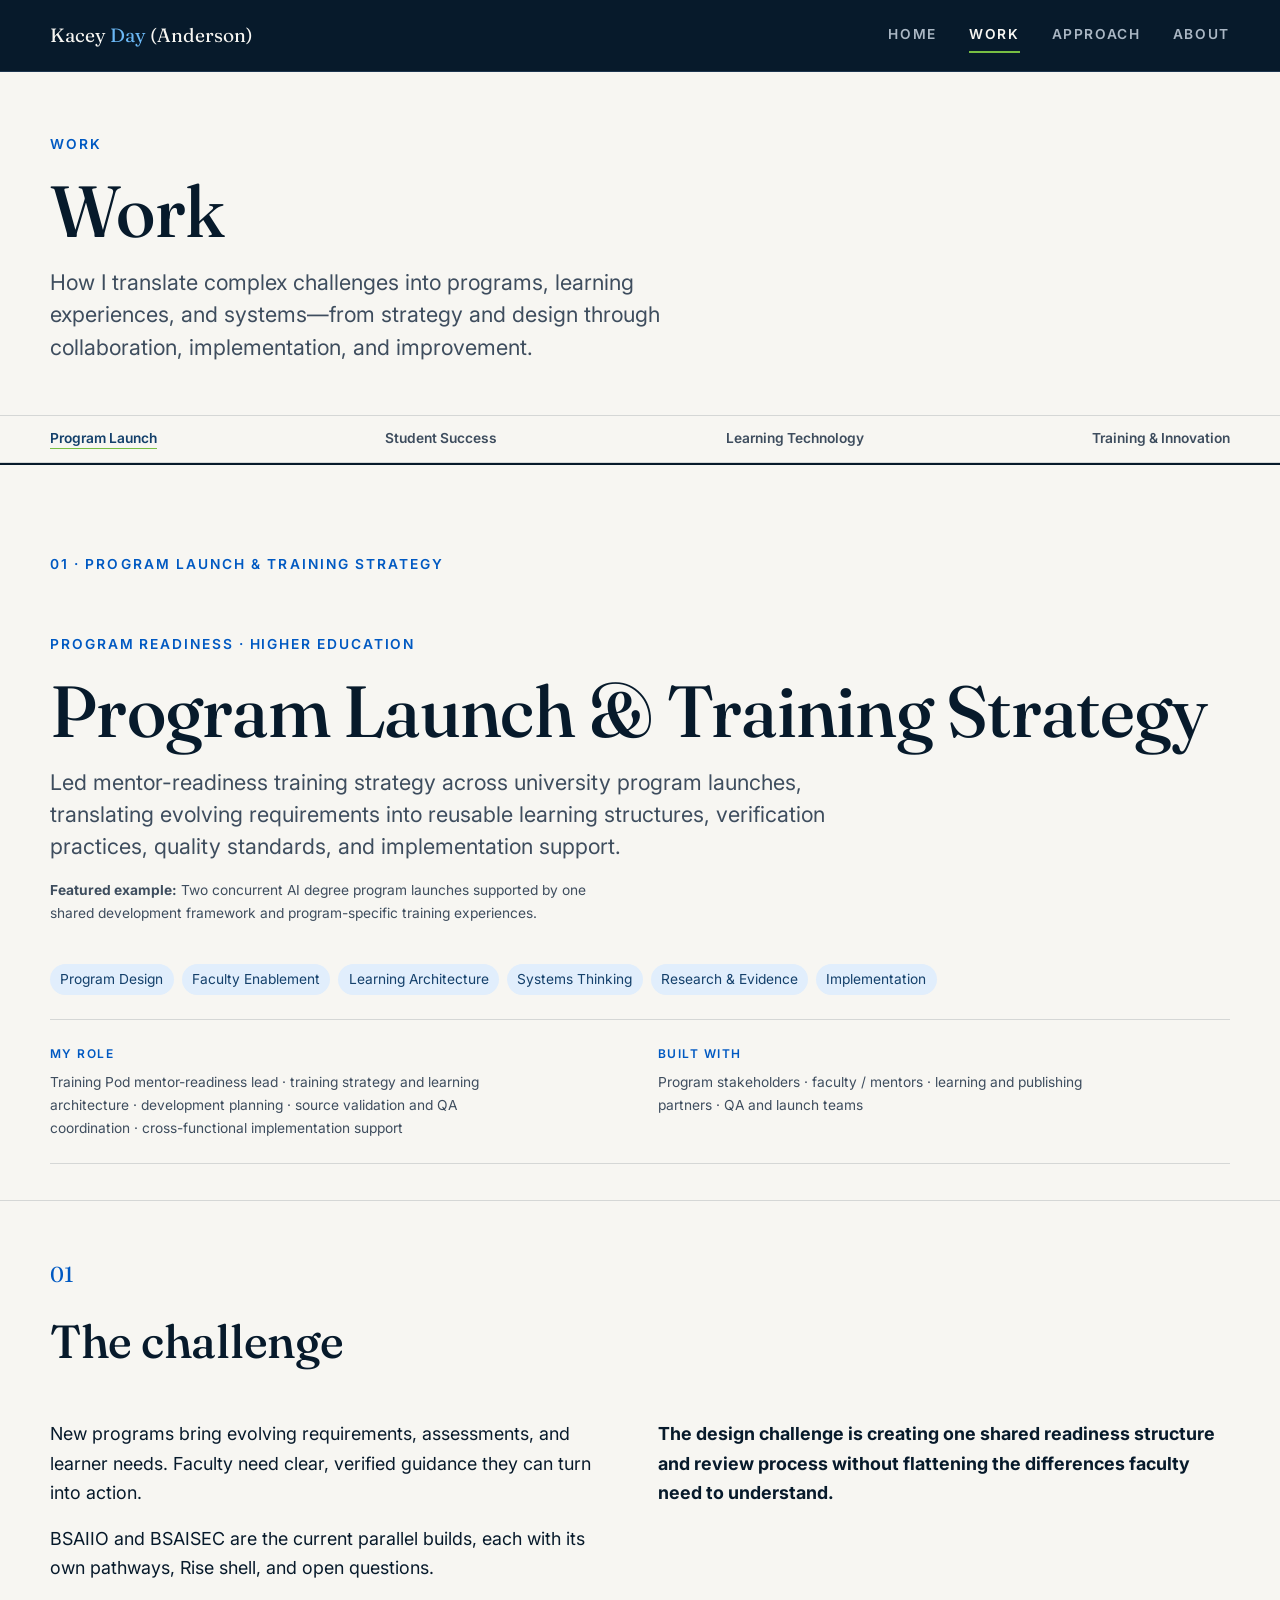
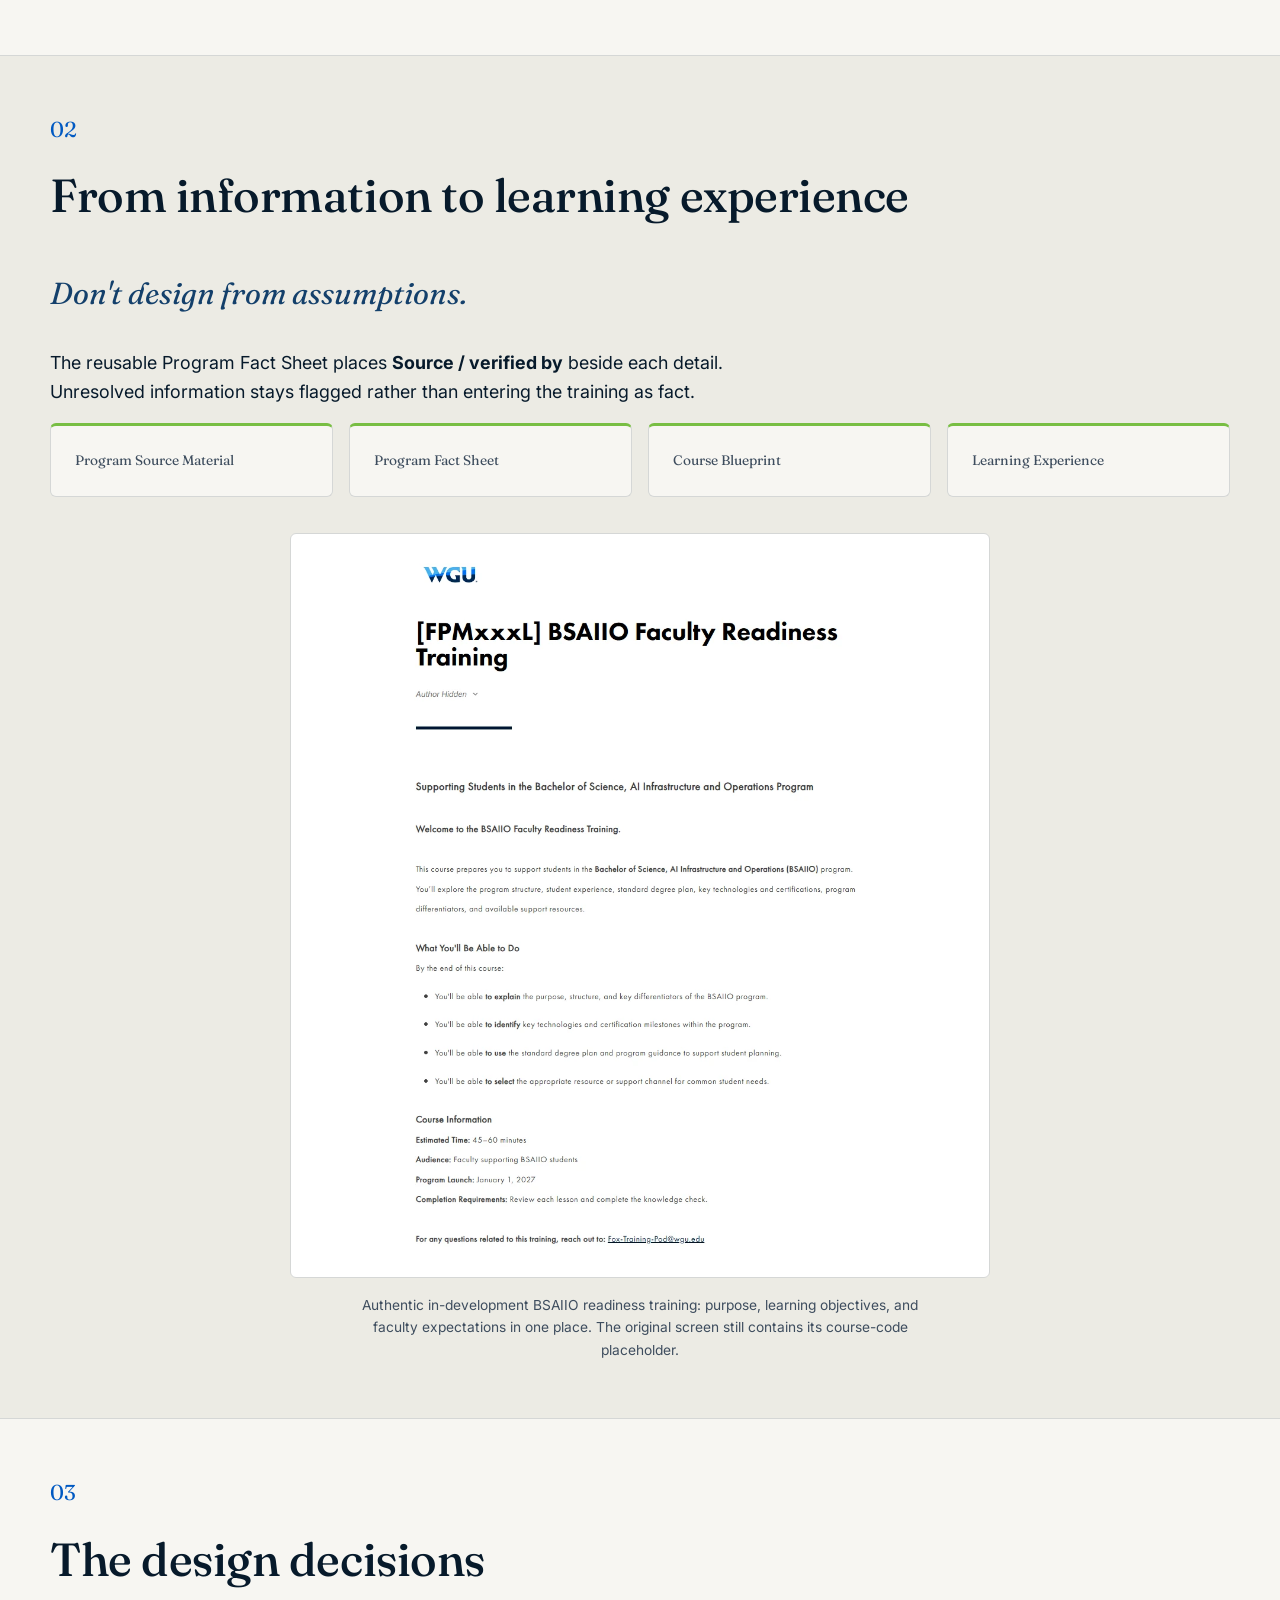
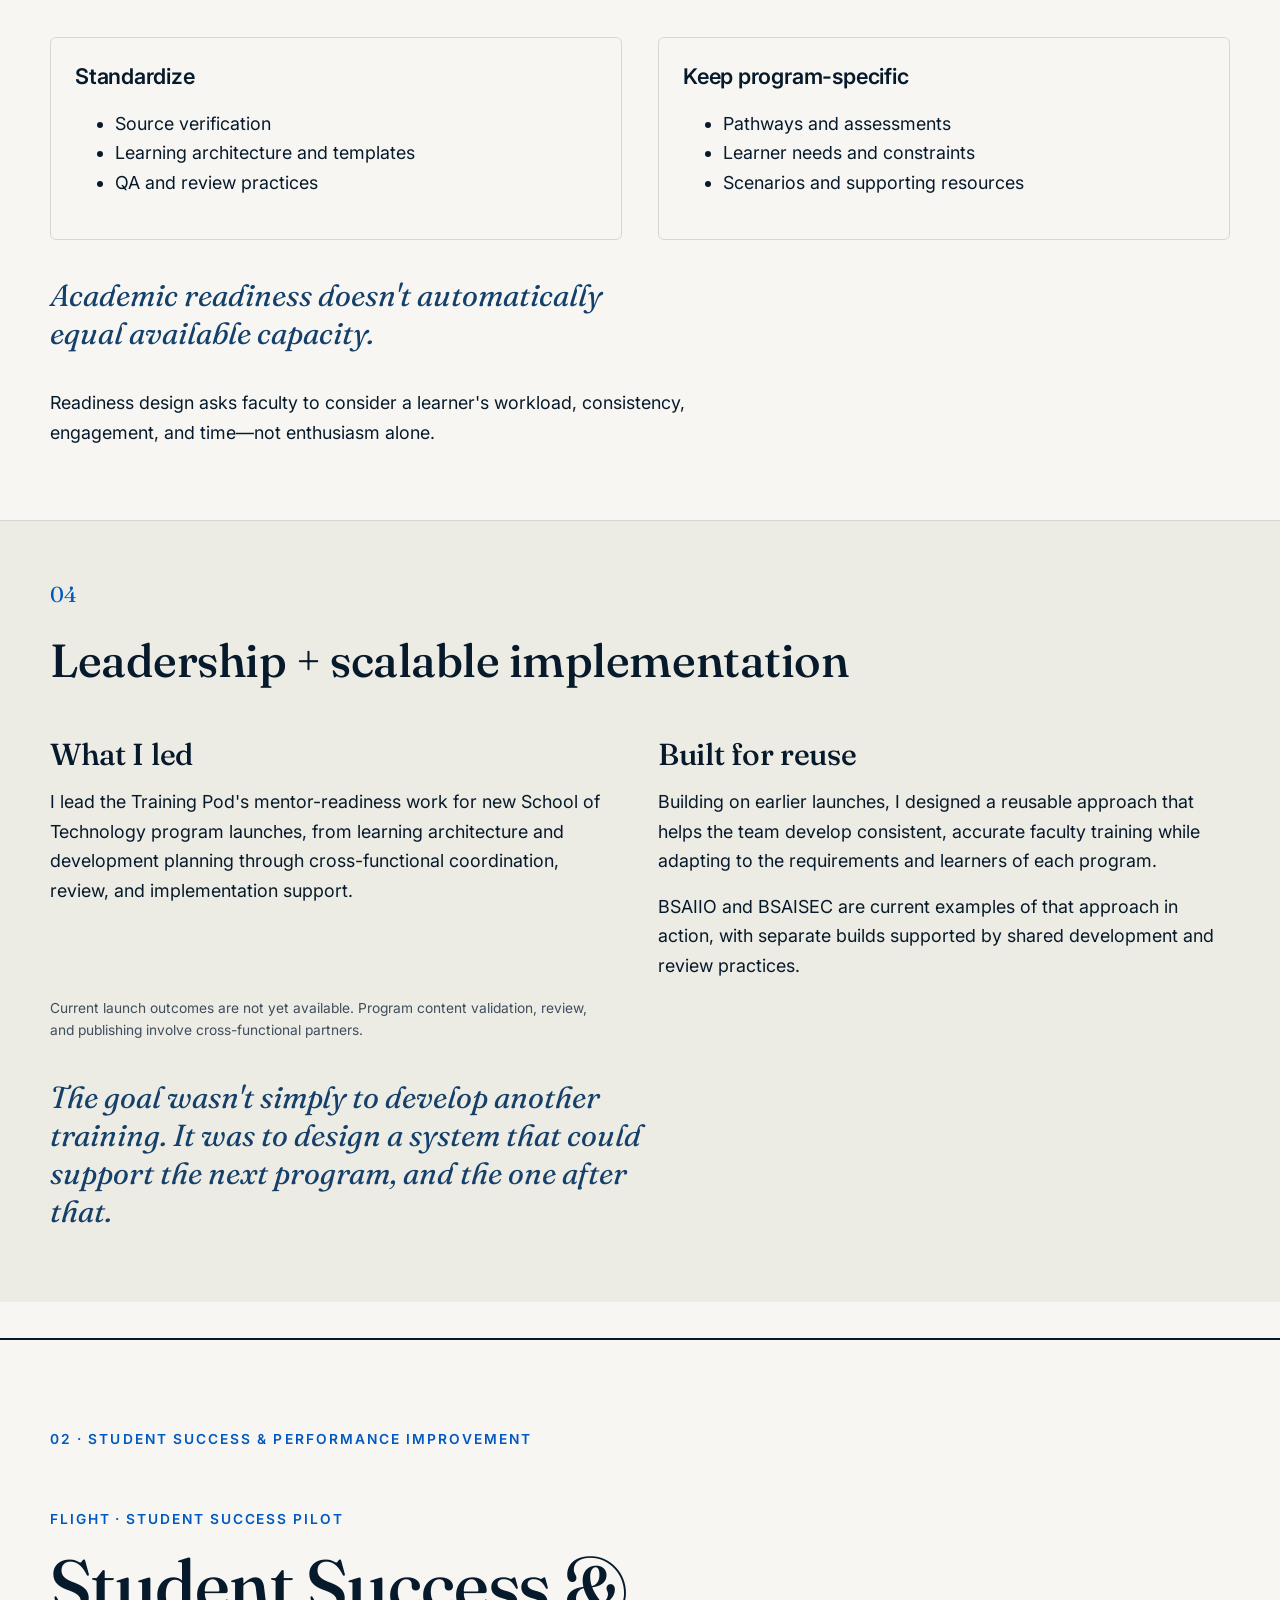
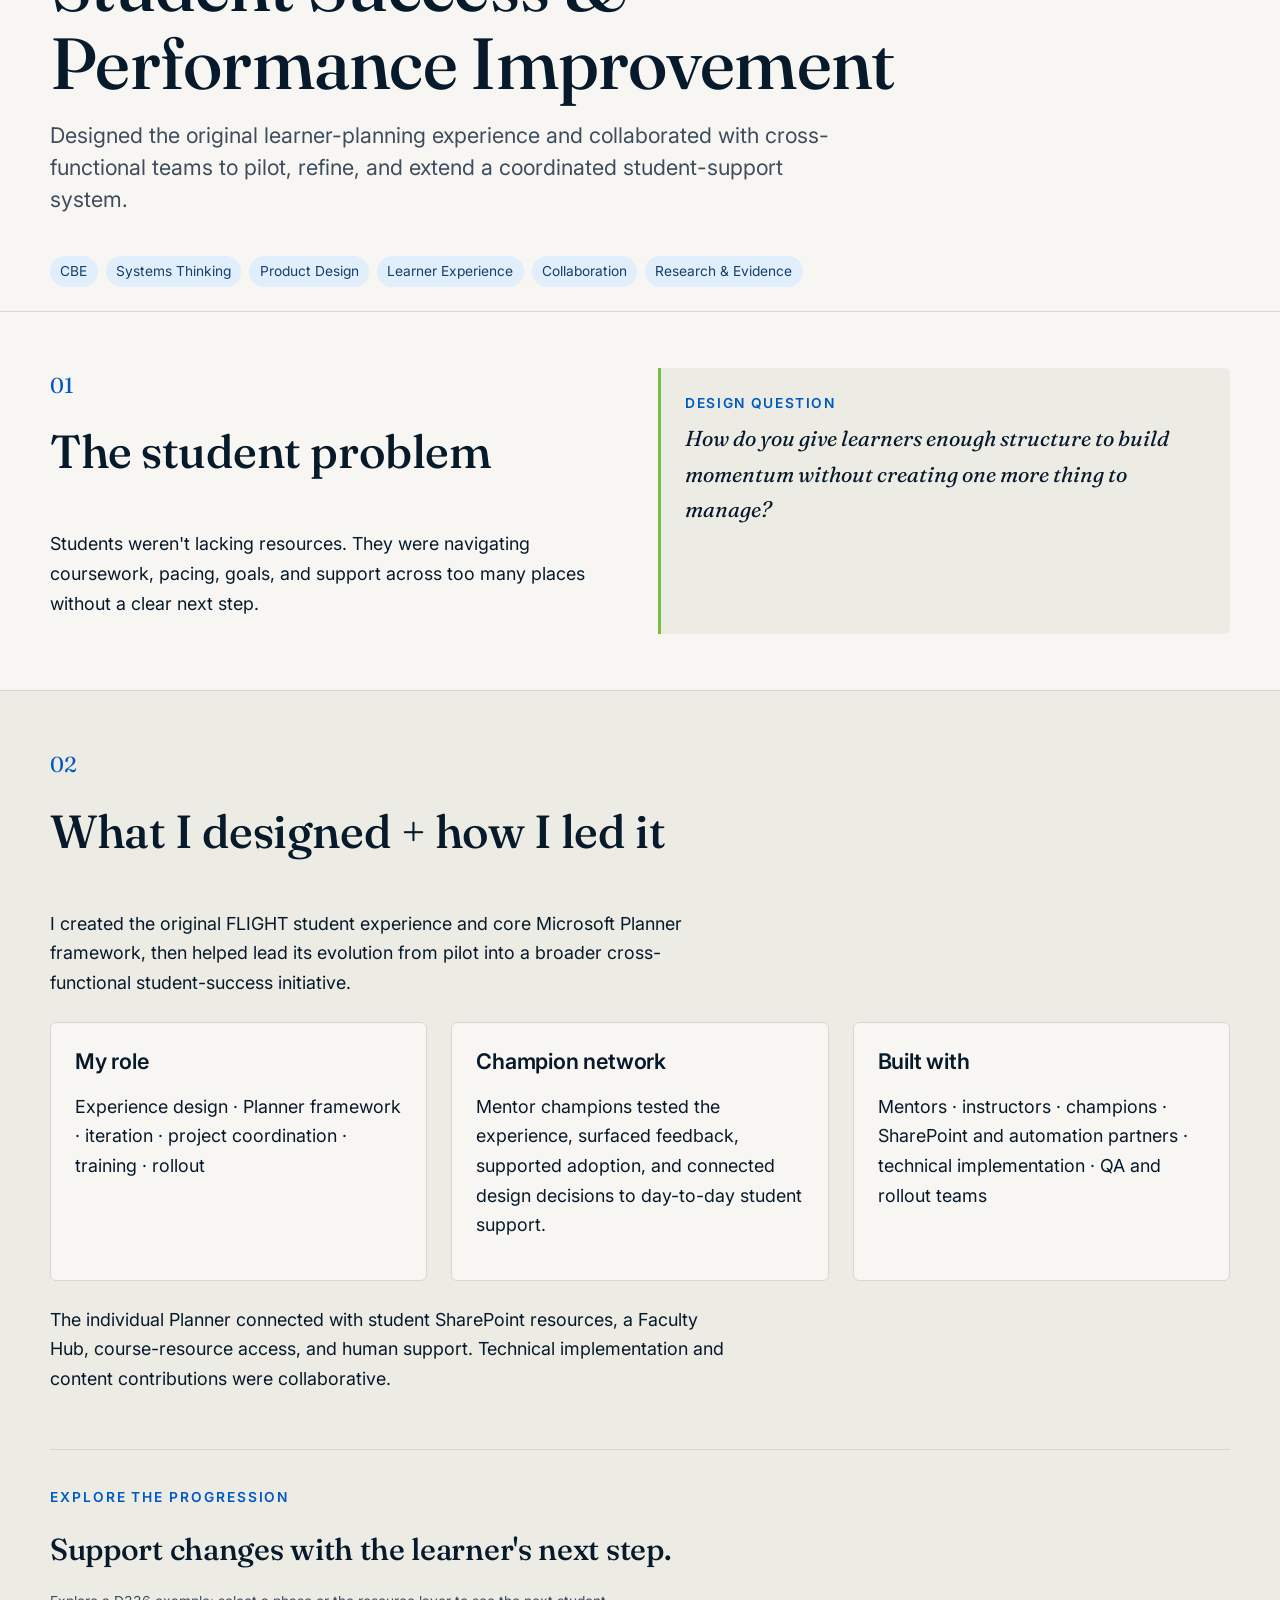
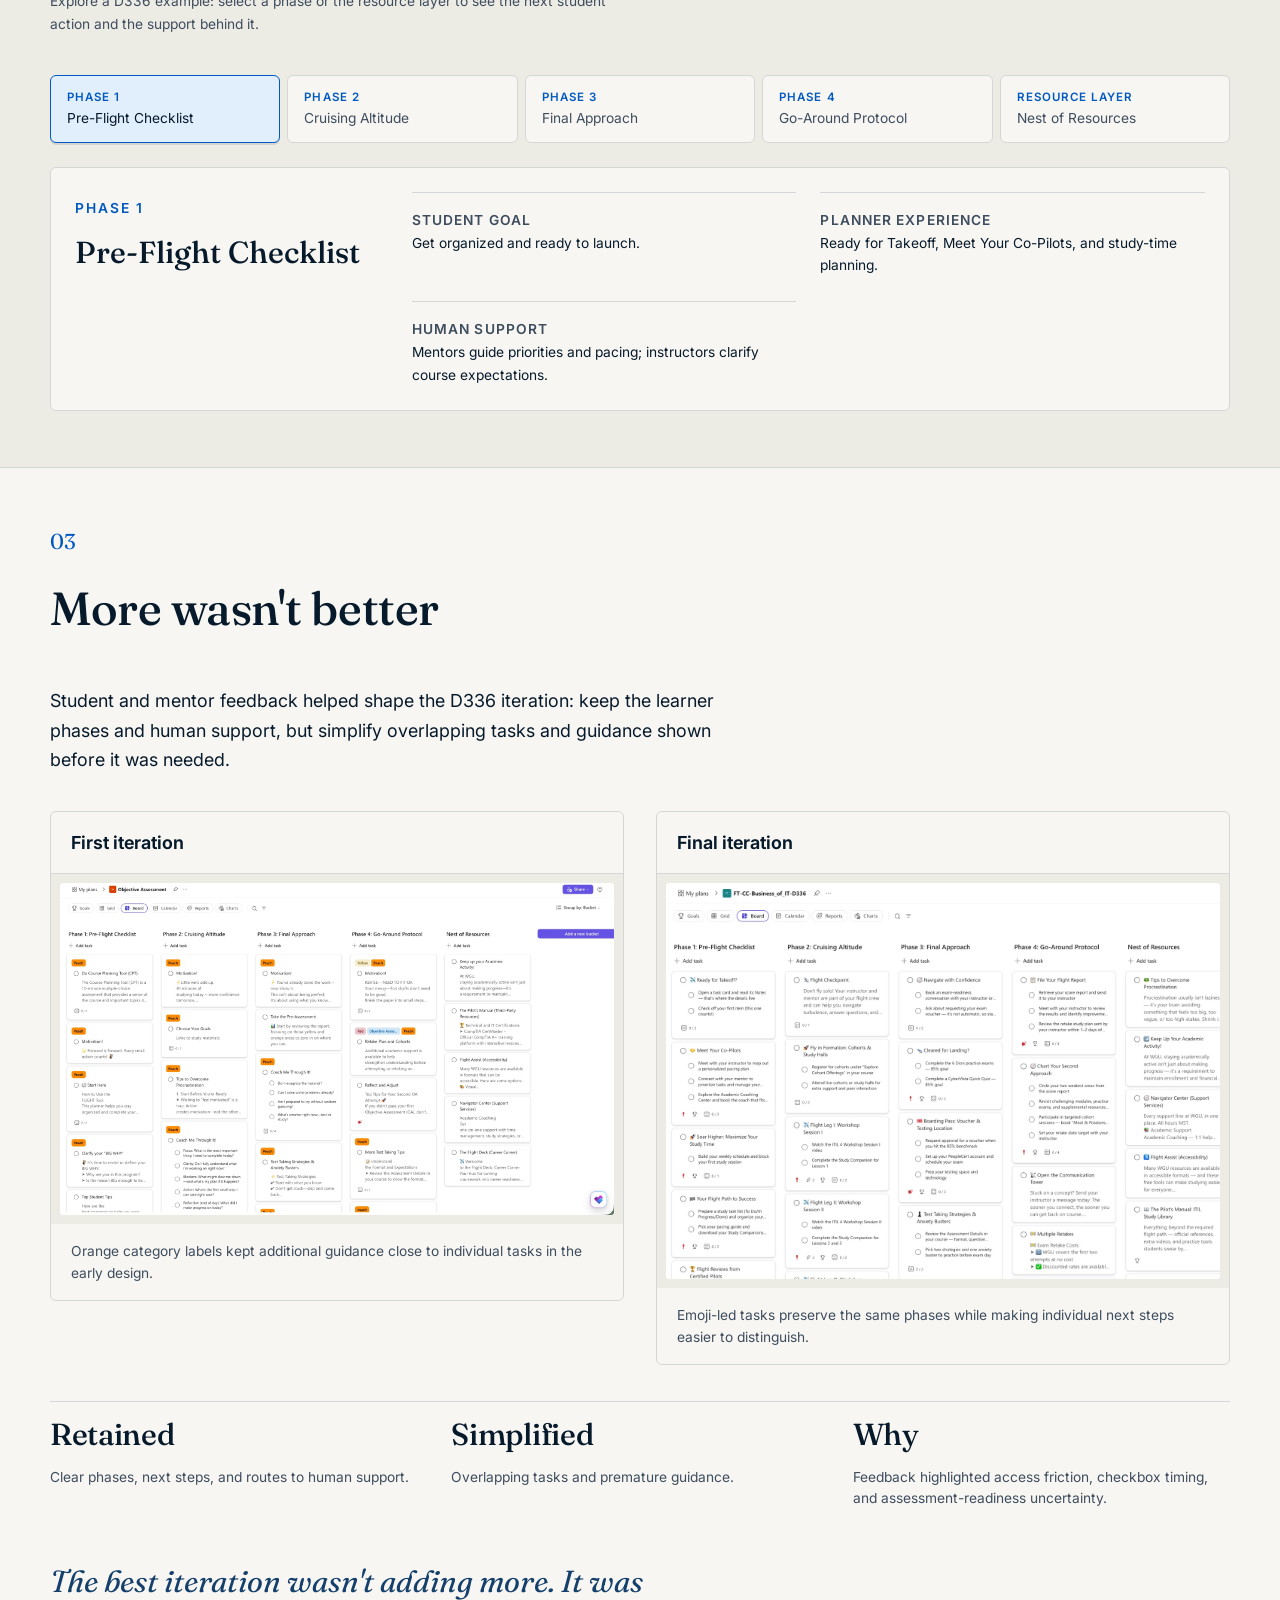
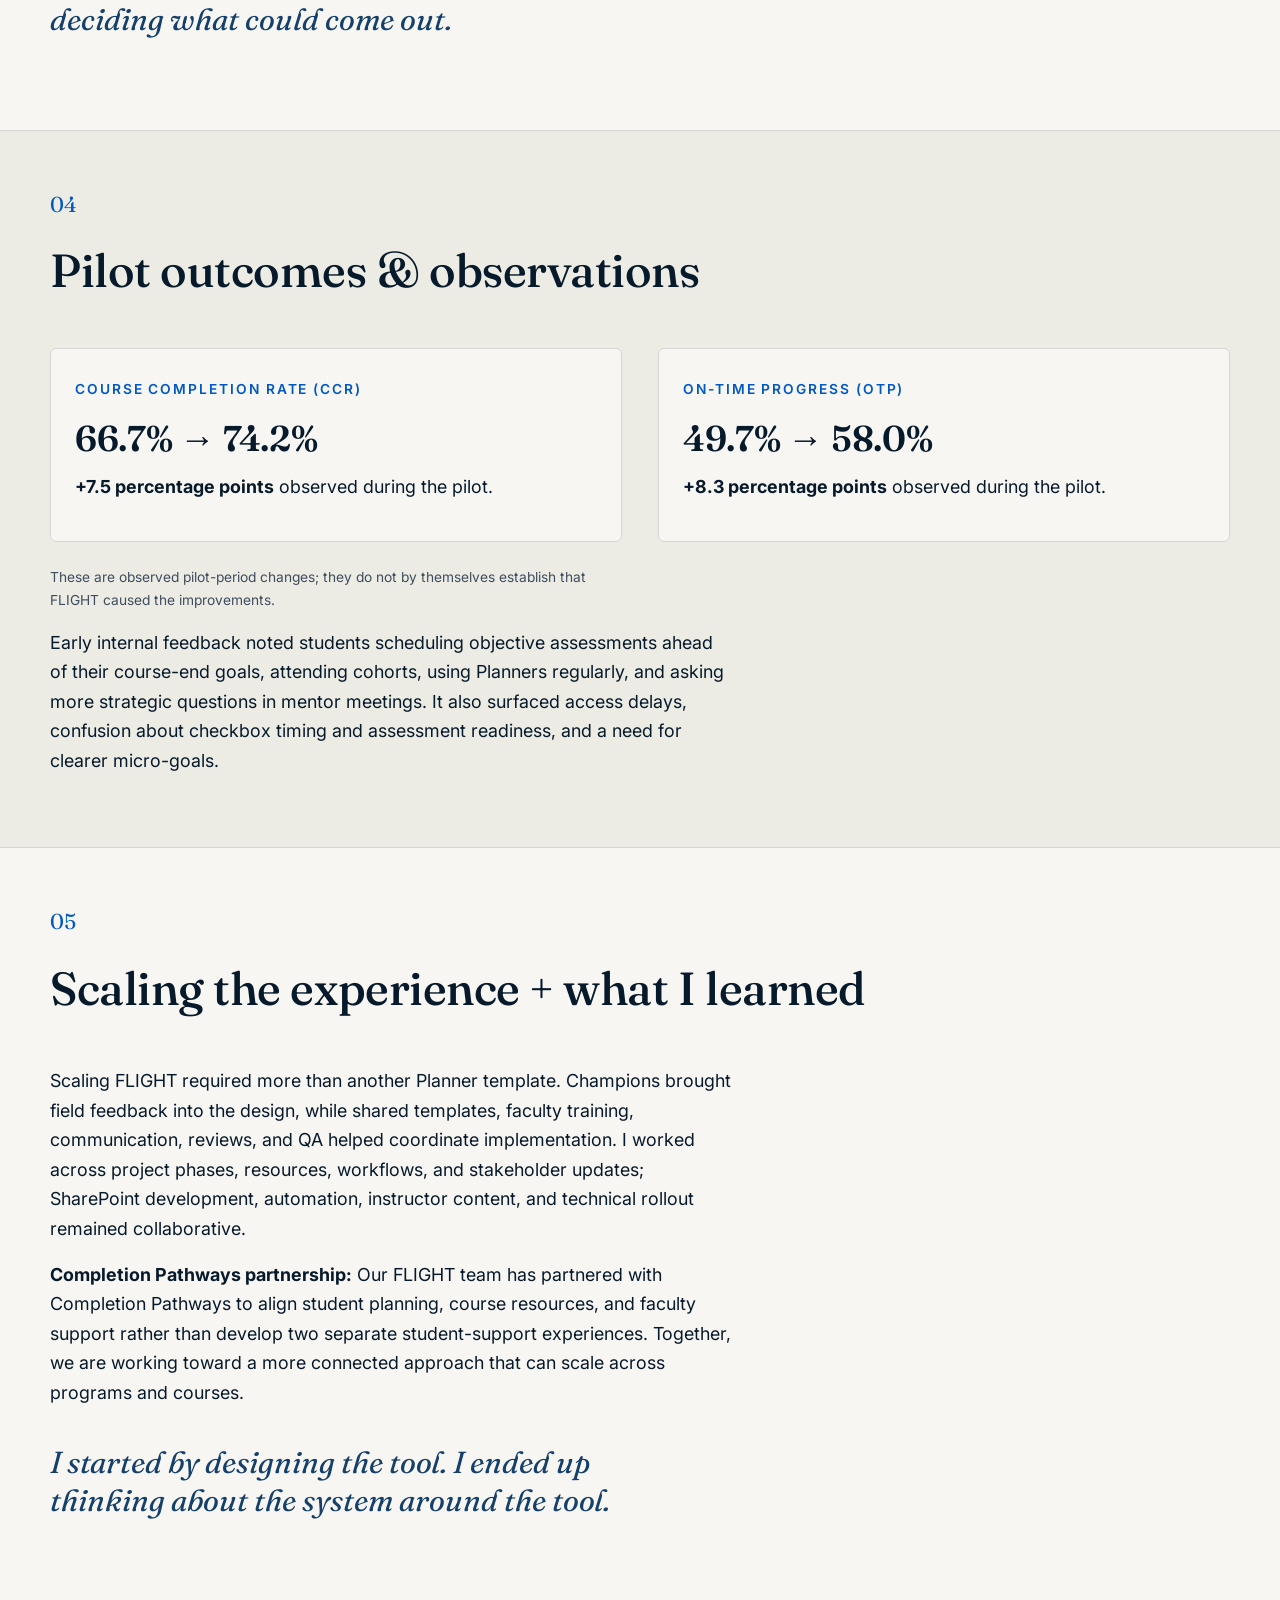
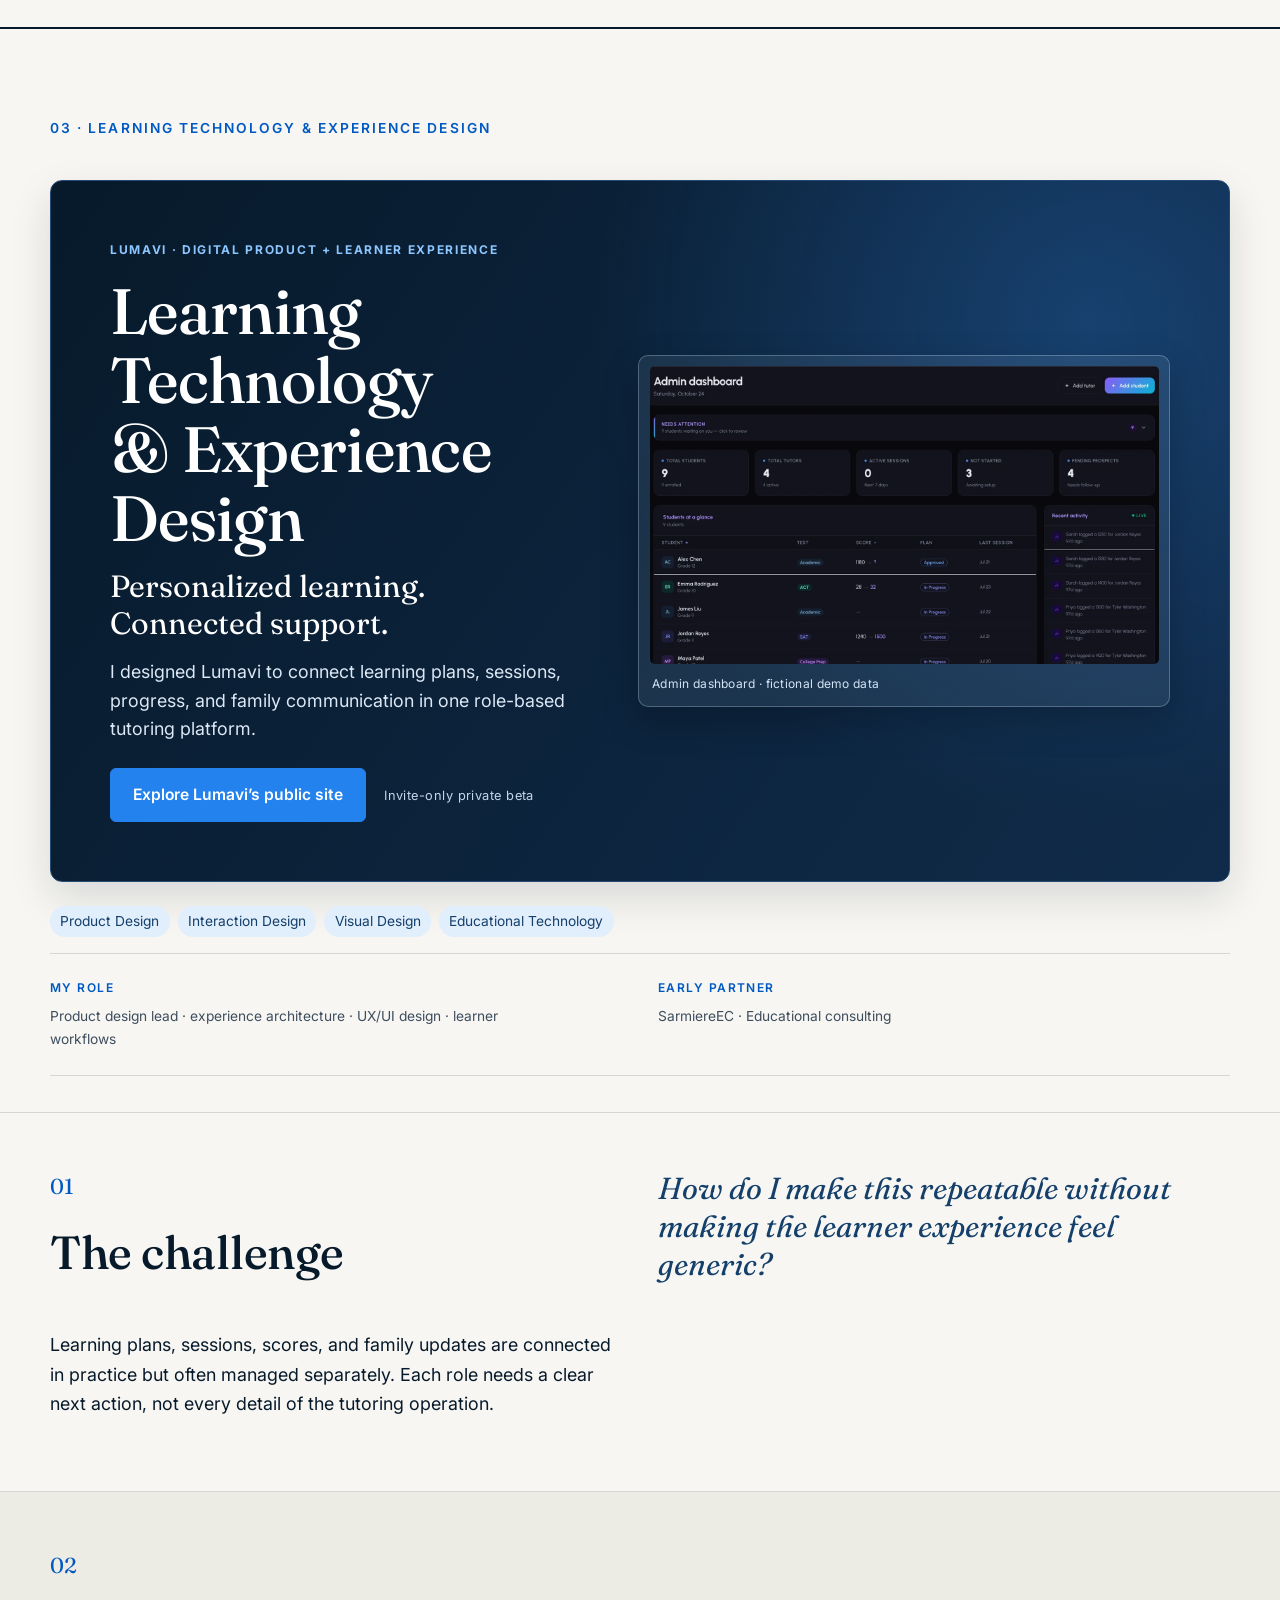
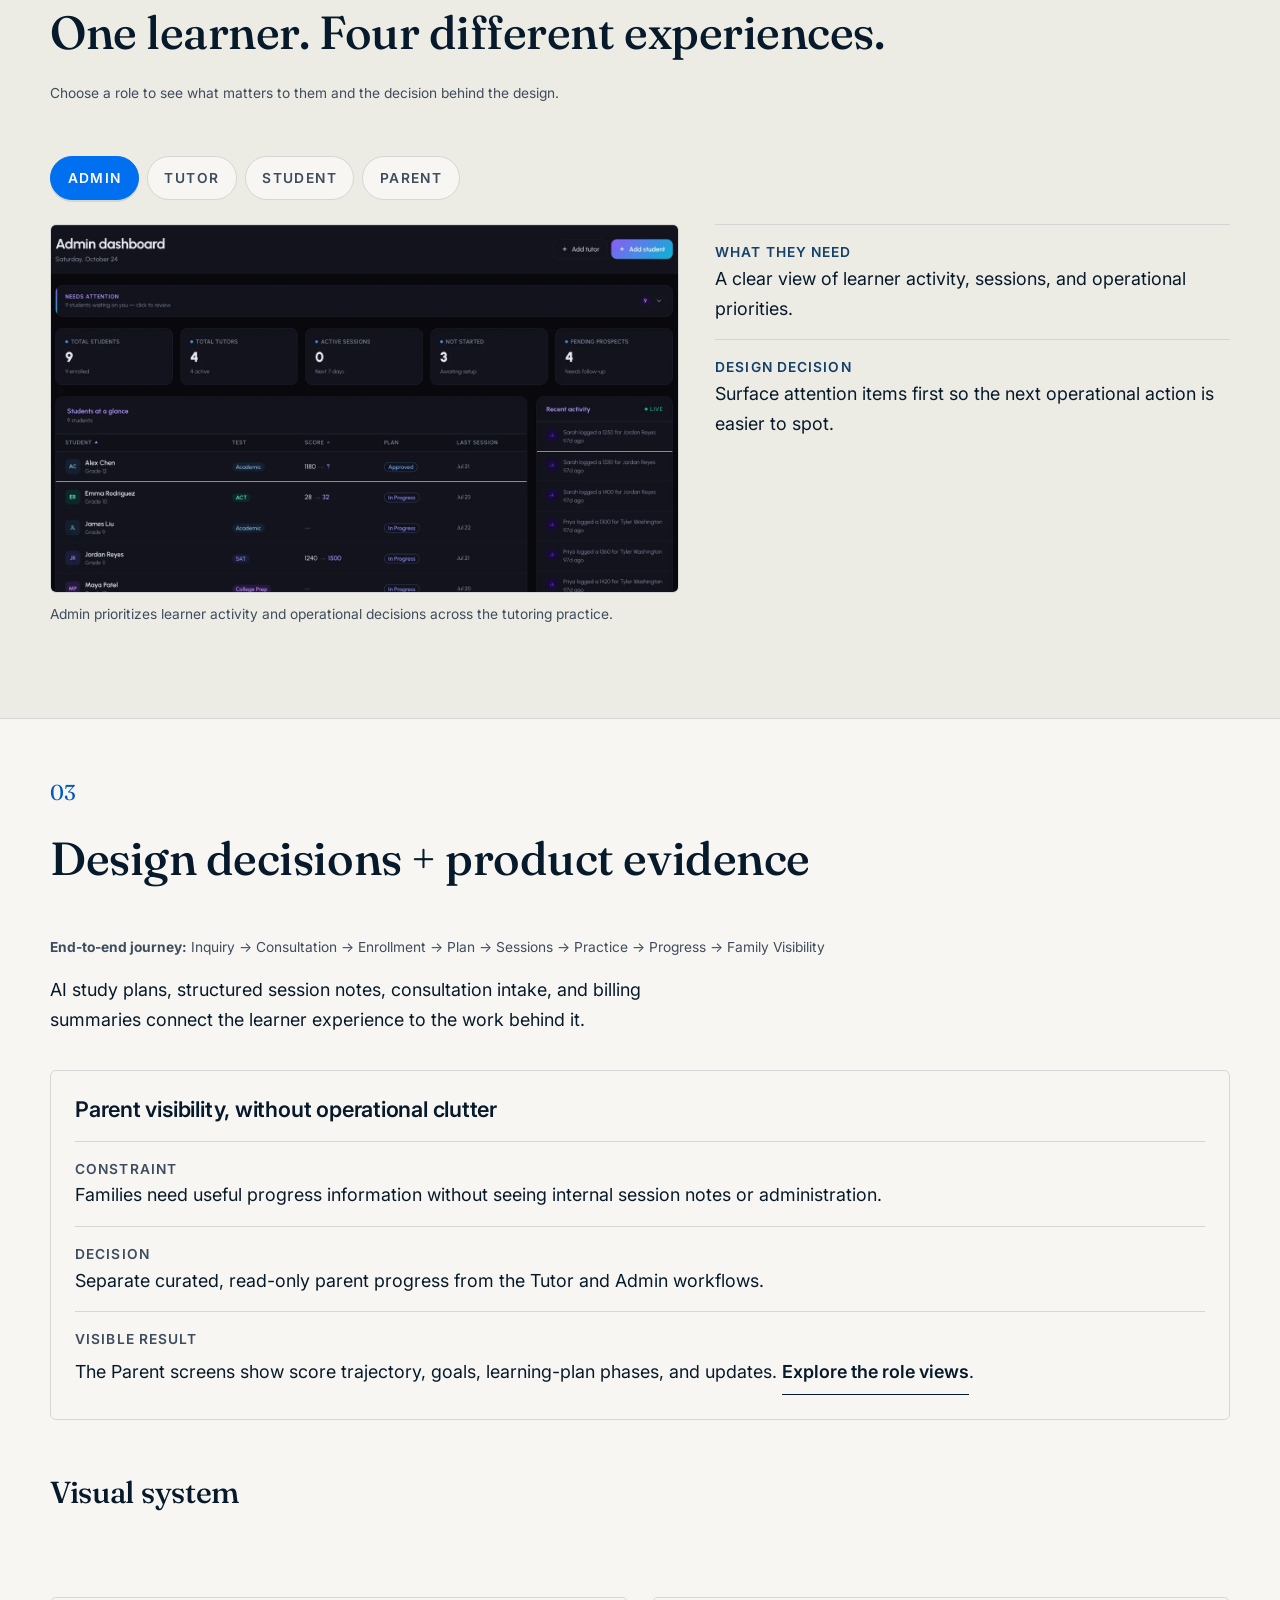
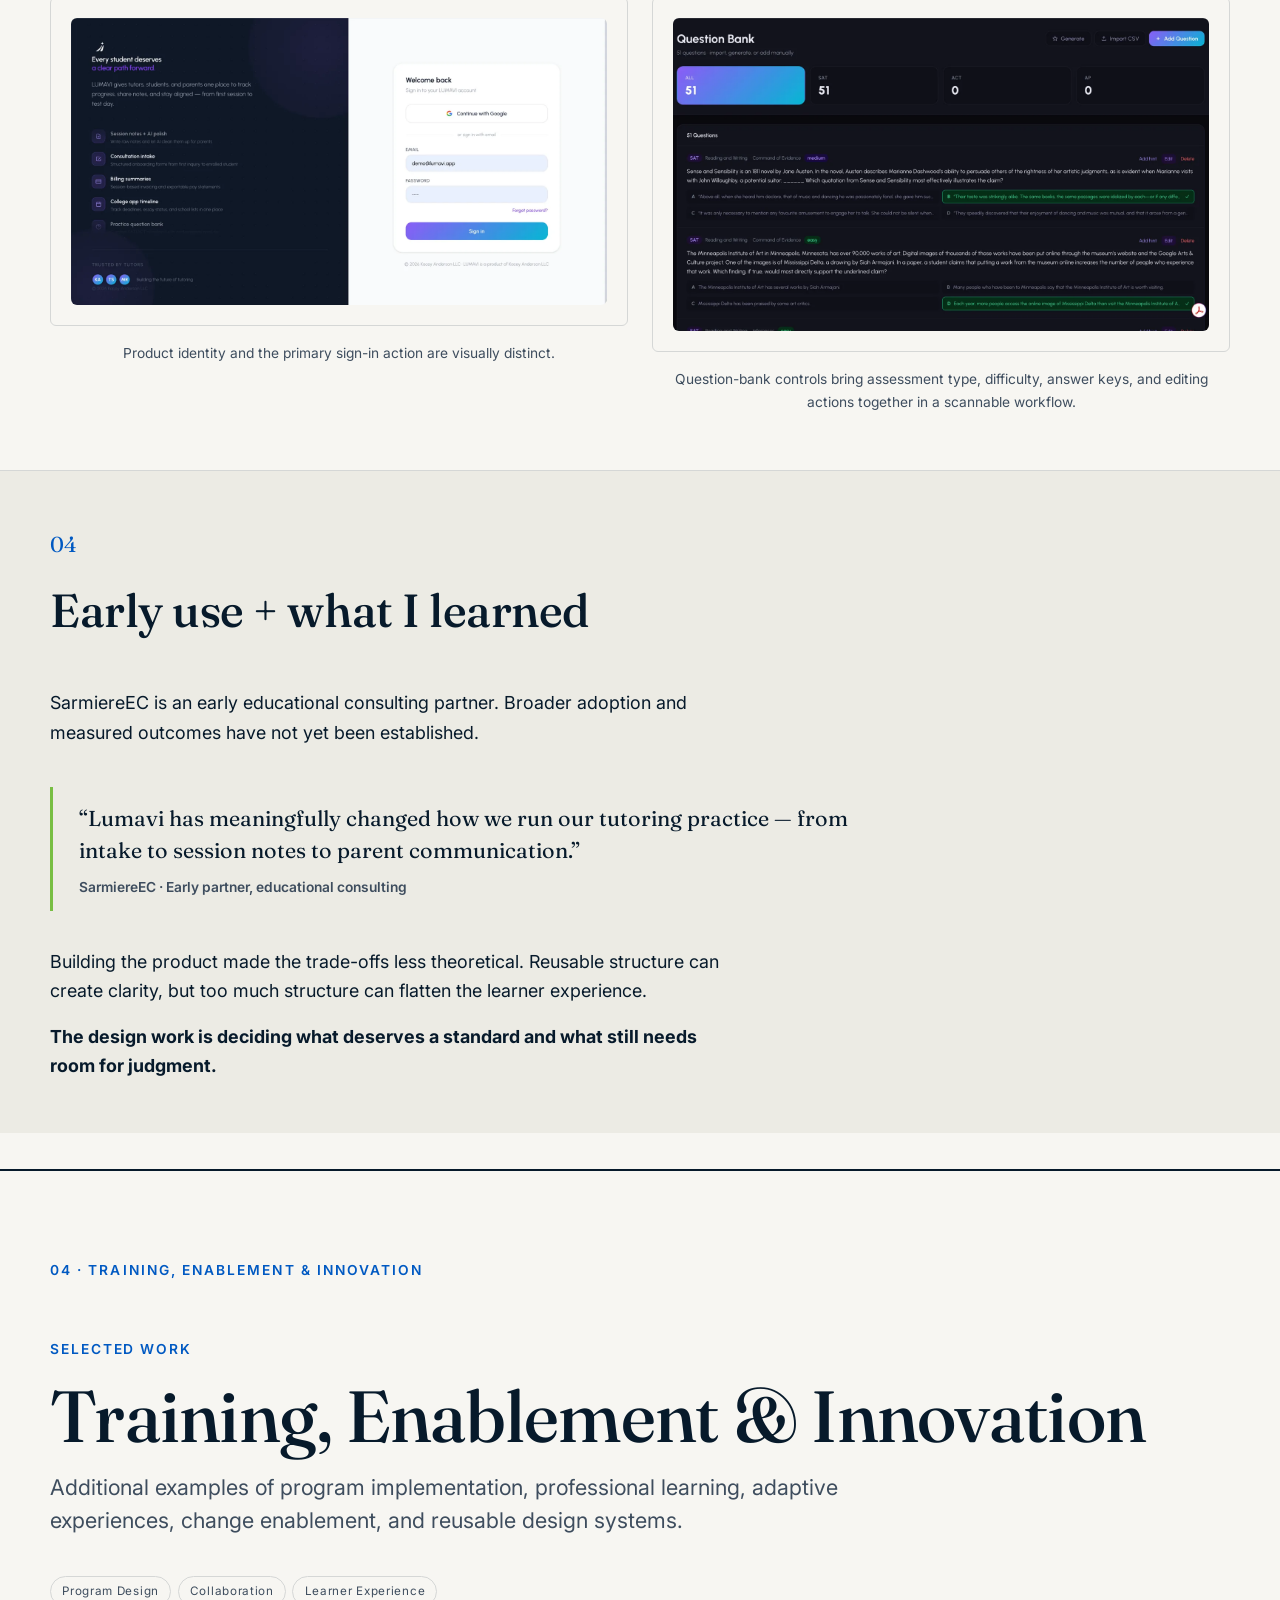
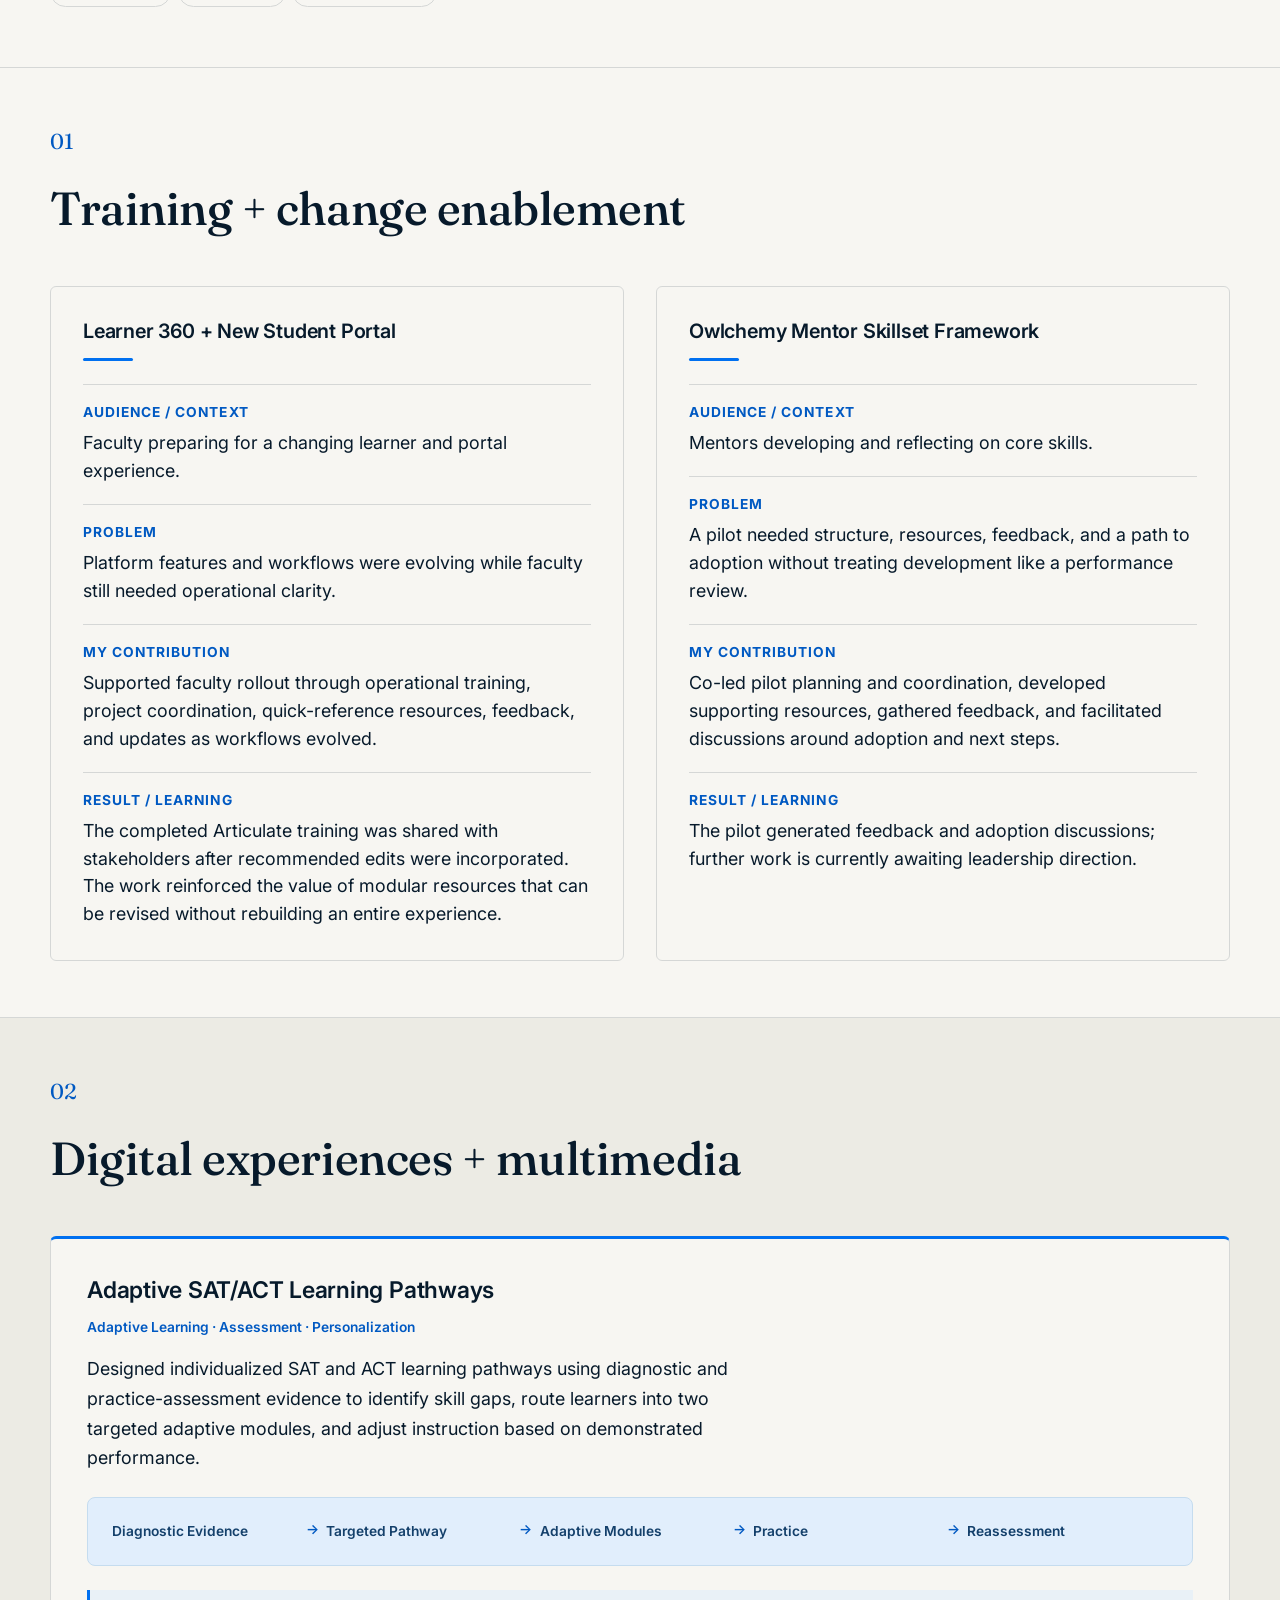
==== commit a565648e: "Refresh résumé link to newly published 2026 two-page PDF" ====
--- a/work/index.html
+++ b/work/index.html
@@ -220,4 +220,4 @@
 <section class="case-section"><div class="wrap"><div class="case-section__head"><p class="case-section__num">03</p><h2 id="selected-design-system">Design systems + performance support</h2></div><div class="selected-design-grid"><article class="card selected-design-card"><h3>Training Design System</h3><dl class="role-facts"><div><dt>Audience / context</dt><dd>Training Pod contributors building mentor-readiness experiences for new program launches.</dd></div><div><dt>Problem</dt><dd>Each launch needed program-specific content without rebuilding the development process from scratch.</dd></div><div><dt>My contribution</dt><dd>Designed and led the development of reusable training structures and standards spanning source verification, learning architecture, Rise design, accessibility, knowledge checks, QA, and publication preparation.</dd></div><div><dt>Result / learning</dt><dd>The current BSAIIO and BSAISEC builds are using the model simultaneously, making it easier to see what should be standardized and what must remain program-specific.</dd></div></dl></article></div></div></section>
 
 </article>
-</main><footer class="site-footer"><div class="wrap site-footer__inner"><span>© Kacey Day (Anderson) · <a href="mailto:KaceyNAnderson@gmail.com">Email</a> · <a href="https://www.linkedin.com/in/kacey-anderson-2655b9b9/" target="_blank" rel="noopener">LinkedIn</a> · <a href="../Kacey-Day-Resume-2026.pdf">Résumé PDF</a></span><a href="#top">Back to top</a></div></footer><script src="../assets/work-interactions.js" defer></script><script src="../assets/site-motion.js" defer></script></body></html>+</main><footer class="site-footer"><div class="wrap site-footer__inner"><span>© Kacey Day (Anderson) · <a href="mailto:KaceyNAnderson@gmail.com">Email</a> · <a href="https://www.linkedin.com/in/kacey-anderson-2655b9b9/" target="_blank" rel="noopener">LinkedIn</a> · <a href="../Kacey-Day-Resume-2026.pdf?v=20261112">Résumé PDF</a></span><a href="#top">Back to top</a></div></footer><script src="../assets/work-interactions.js" defer></script><script src="../assets/site-motion.js" defer></script></body></html>
--- a/assets/styles.css
+++ b/assets/styles.css
@@ -1091,3 +1091,13 @@
 @media(max-width:760px){
   .work-page #selected-work .selected-design-card .role-facts{grid-template-columns:minmax(0,1fr)}
 }
+
+/* Career positioning refresh: flexible headlines and evidence-led pilot outcomes. */
+.home-page .hero h1{max-width:21ch}
+.home-page .hero__support{max-width:62ch}
+.home-page .hero__support + .hero__support{font-size:var(--step-0);margin-top:var(--space-2)}
+.home-page .work-card__impact{border-left:3px solid var(--green);padding-left:var(--space-2);color:var(--ink-soft);font-size:var(--step--1);margin-top:var(--space-3)}
+.home-page .work-card__impact strong{color:var(--navy-700)}
+.pilot-outcomes{margin-block:var(--space-3)}
+.pilot-outcomes .card h3{font-family:var(--font-display);font-variant-numeric:tabular-nums;font-size:clamp(1.65rem,2.8vw,2.35rem);margin-block:.25em}
+.pilot-outcomes .eyebrow{margin-bottom:.25rem}
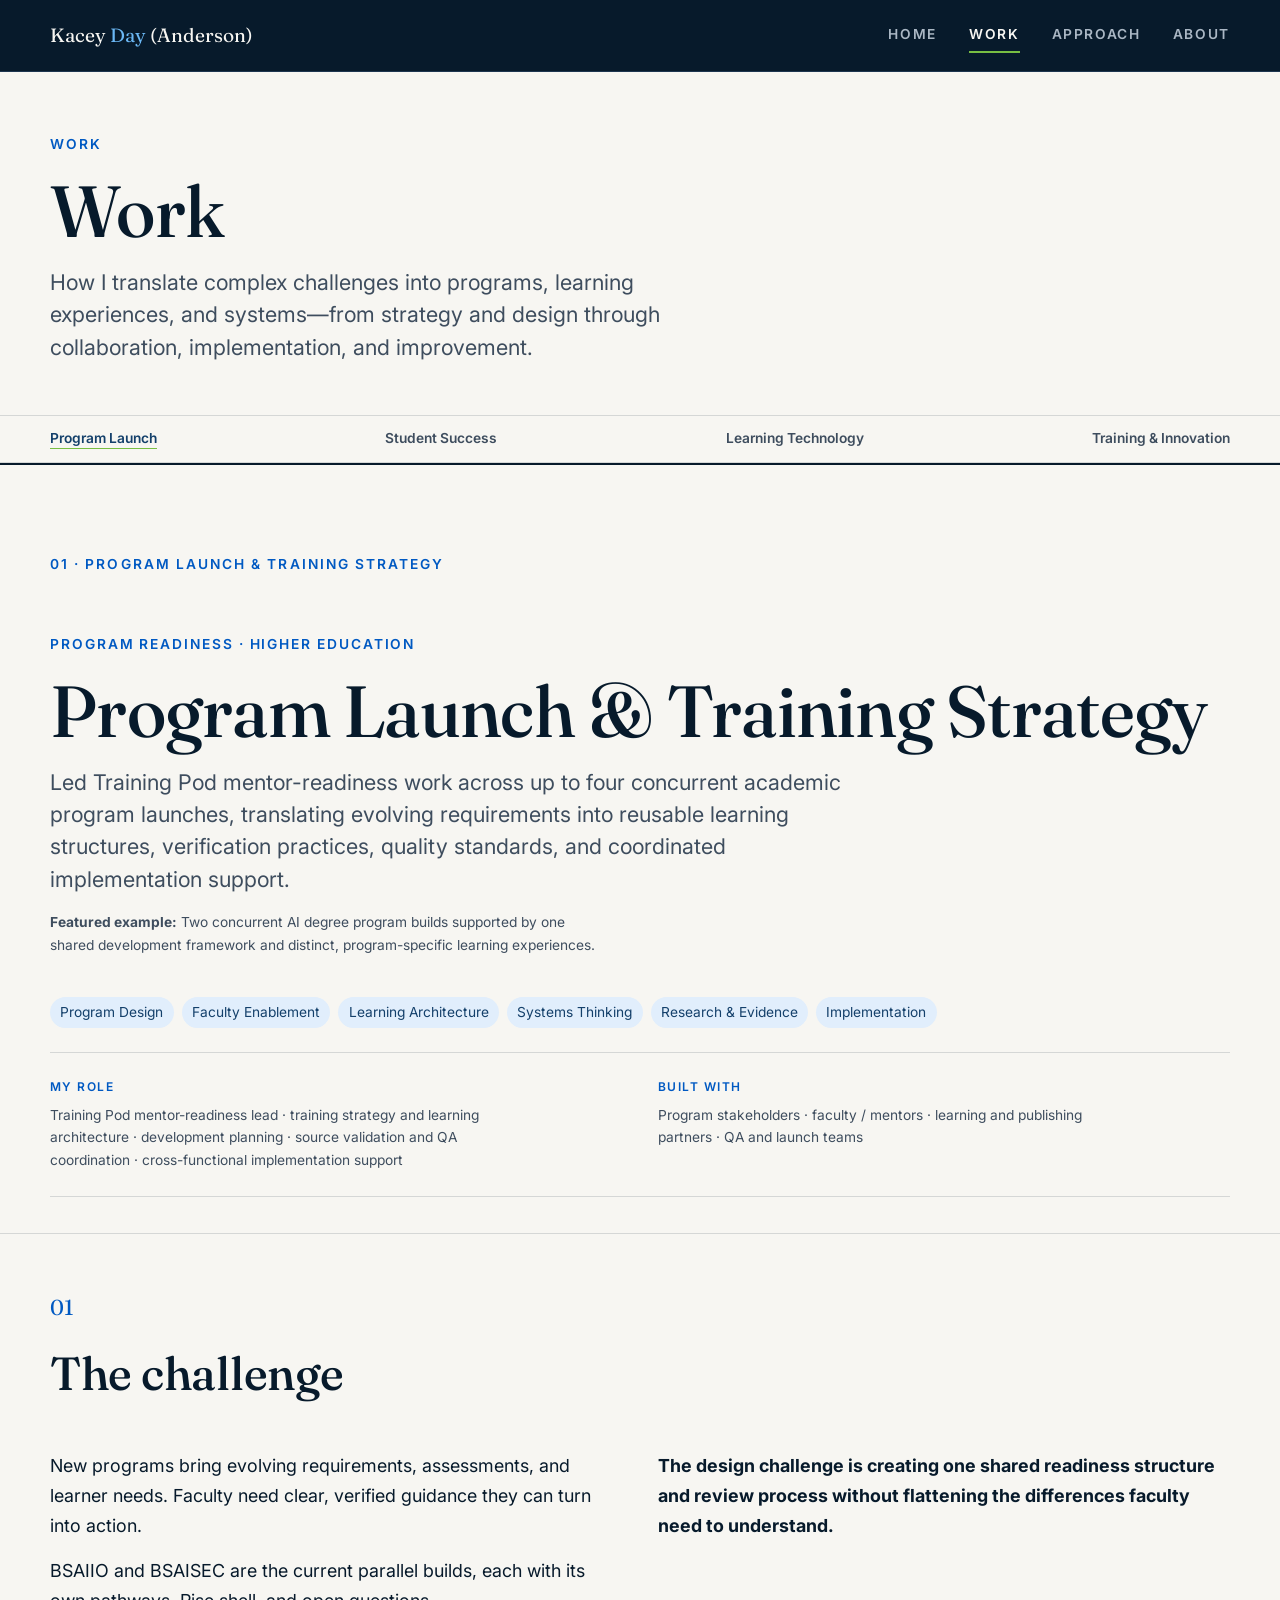
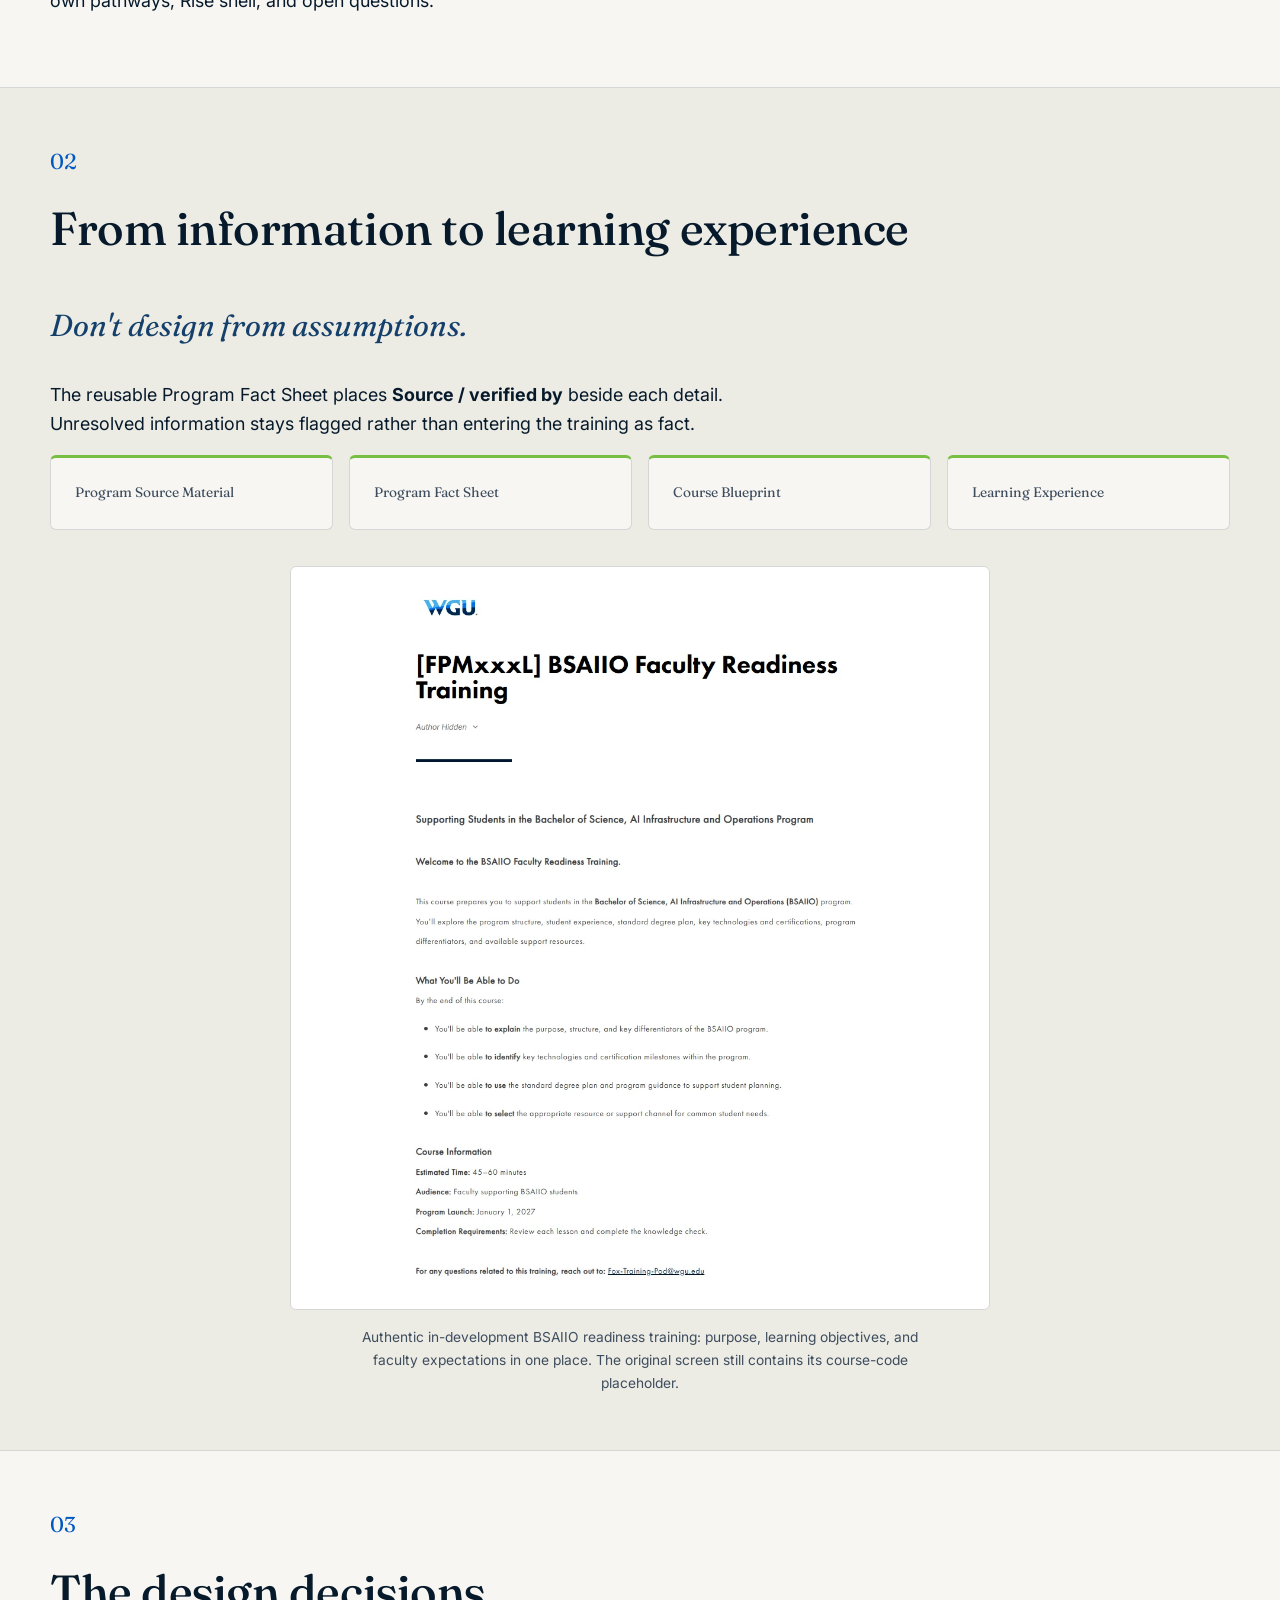
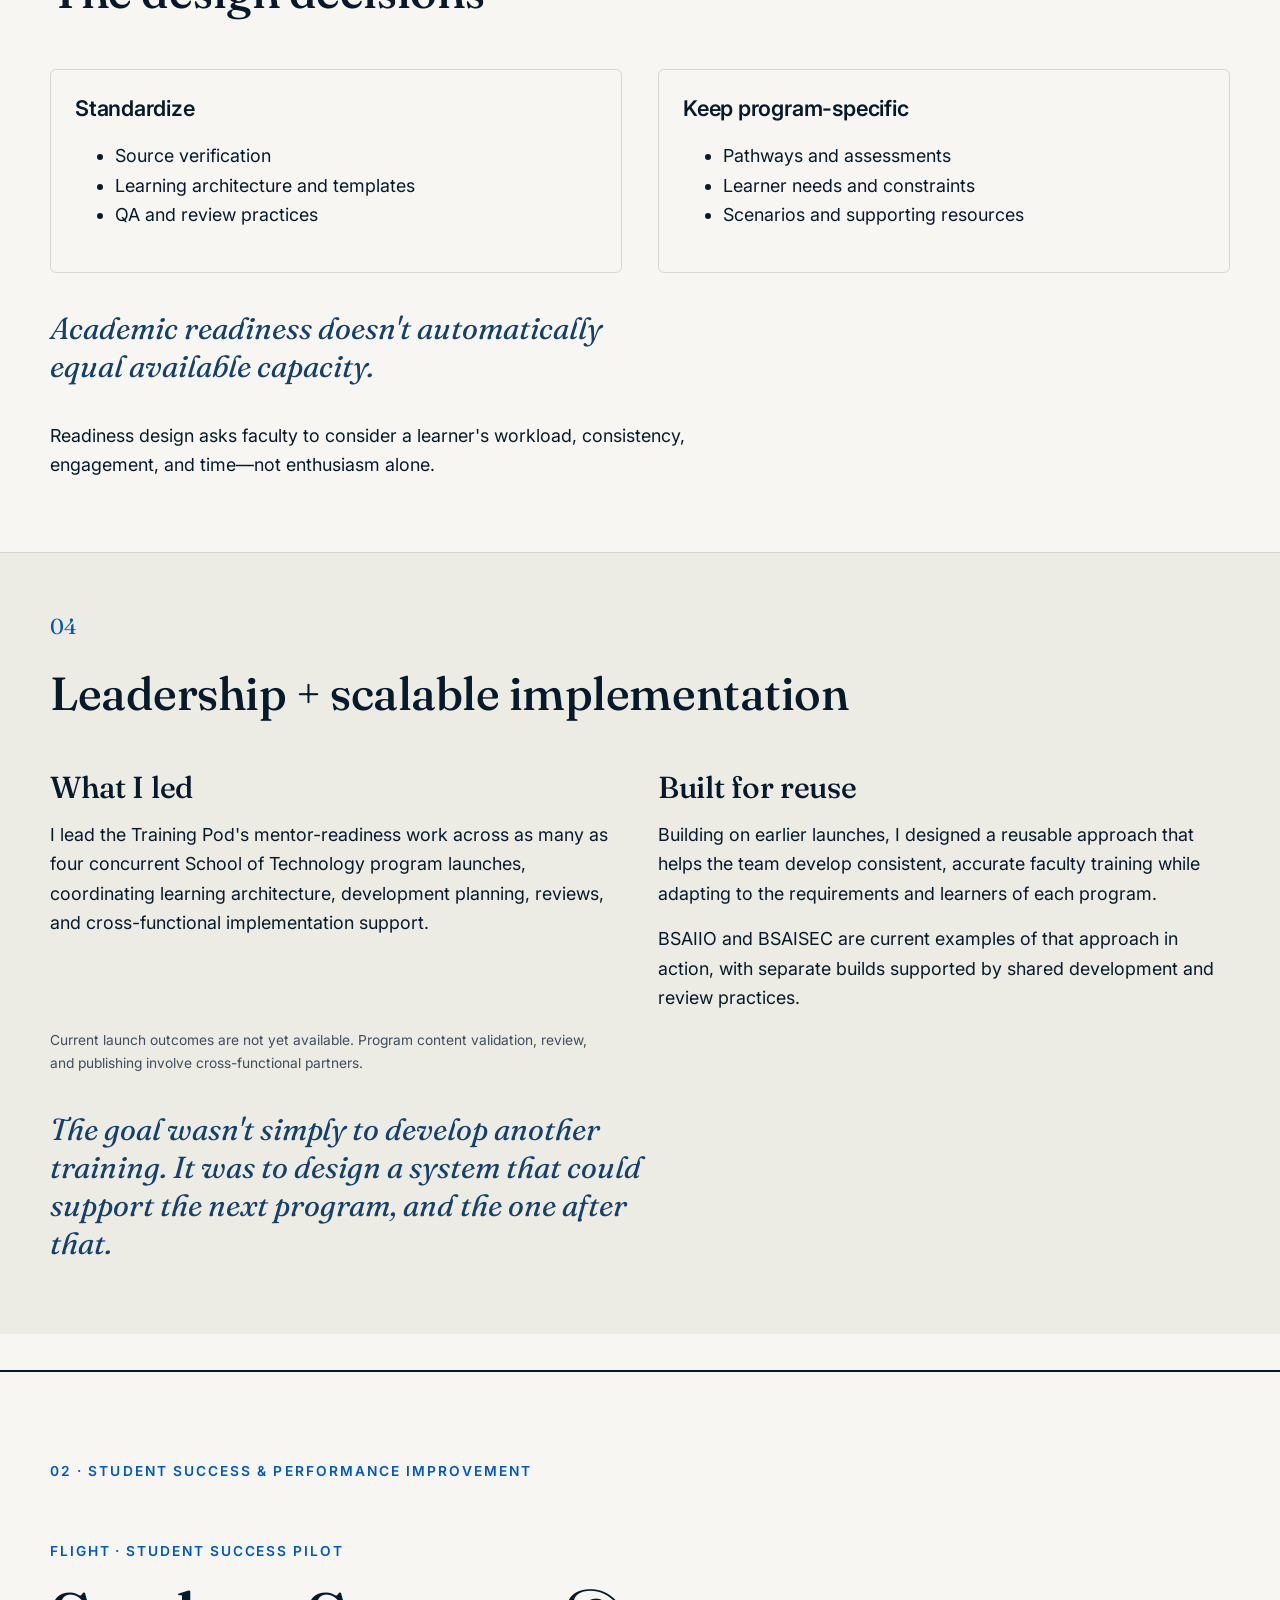
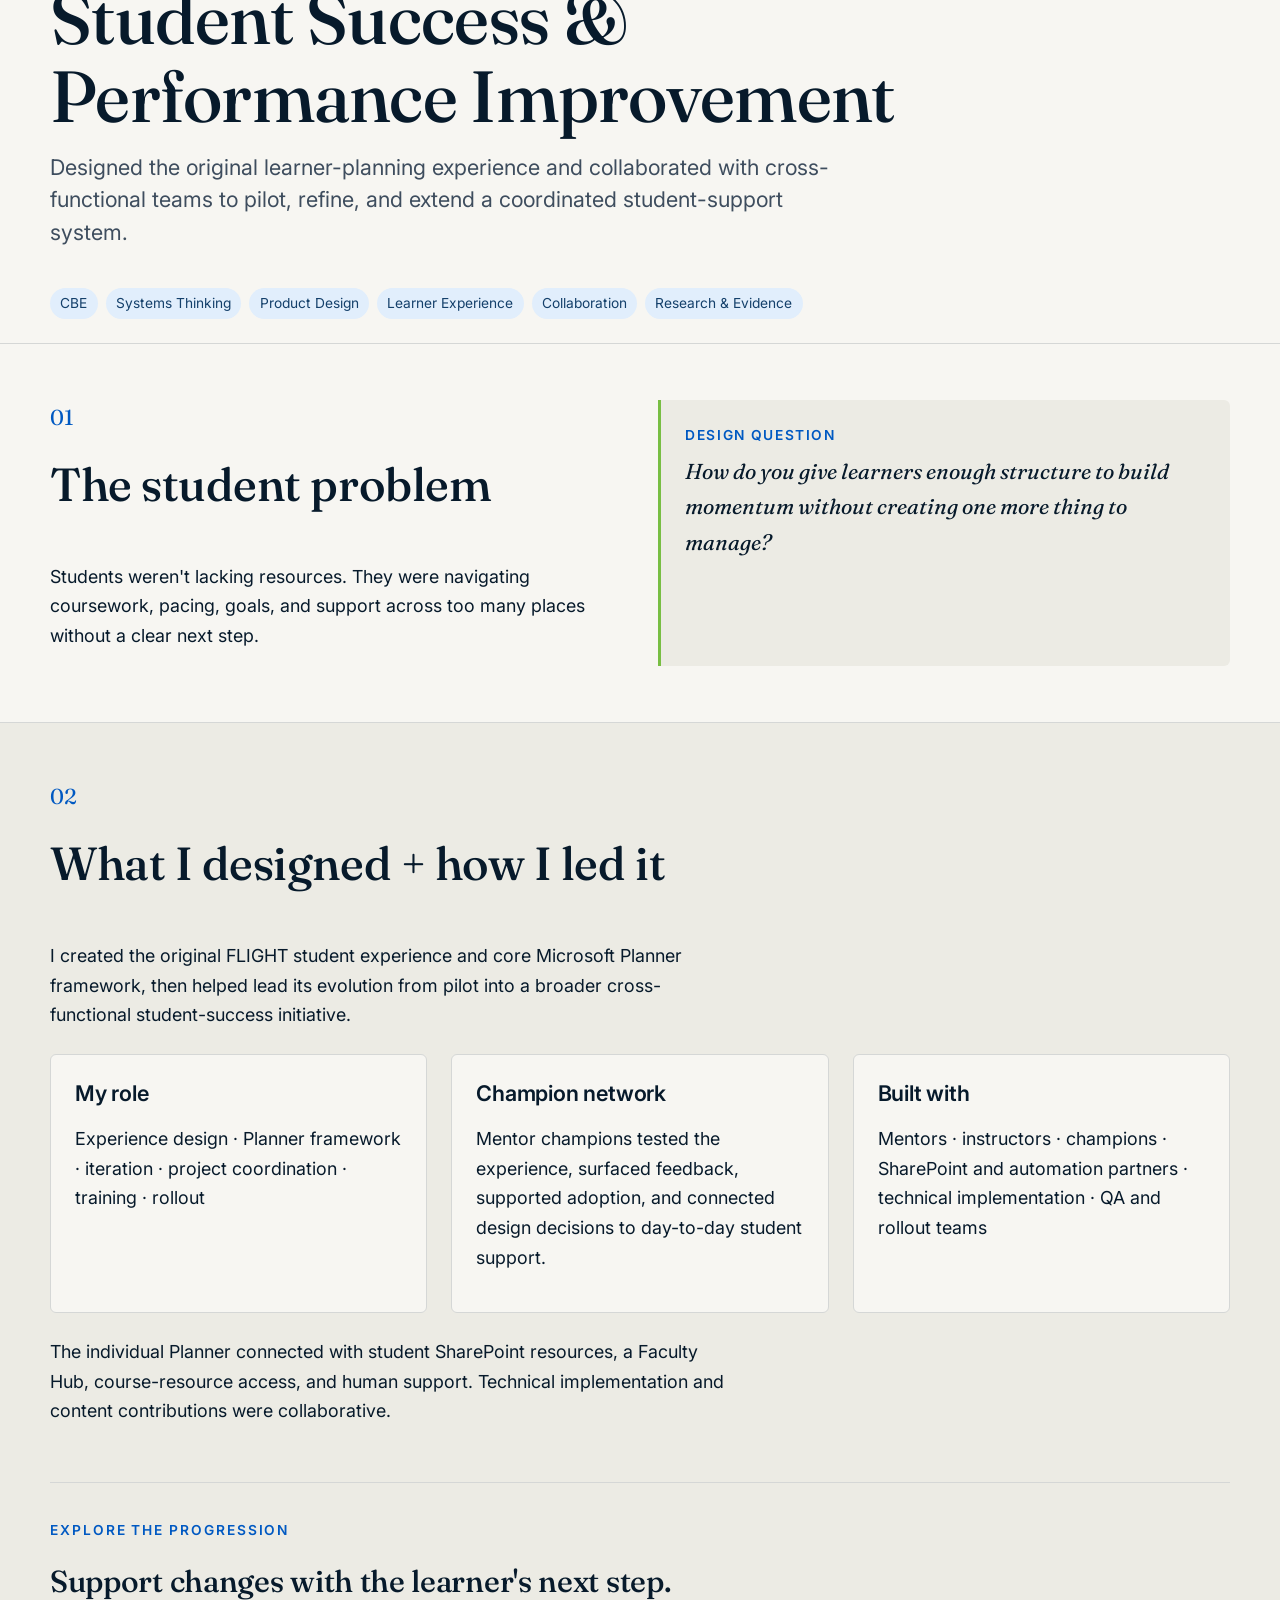
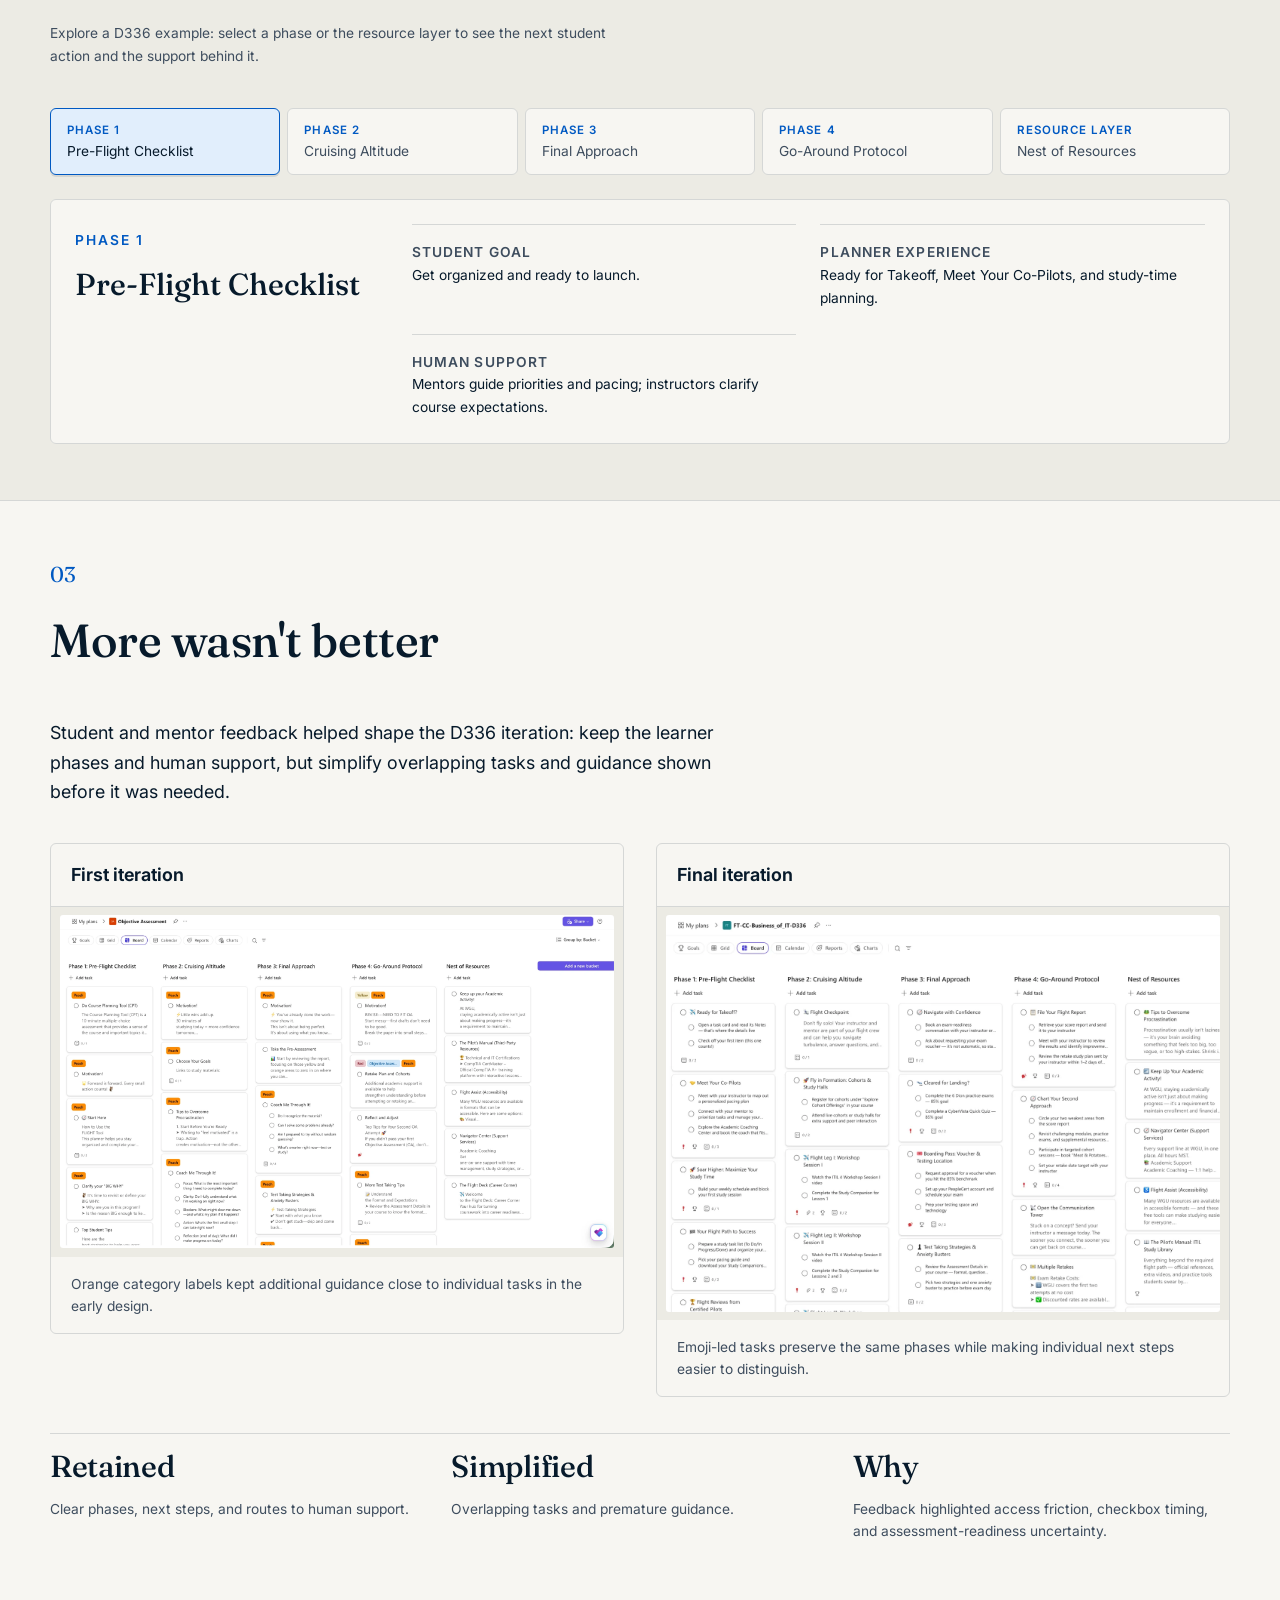
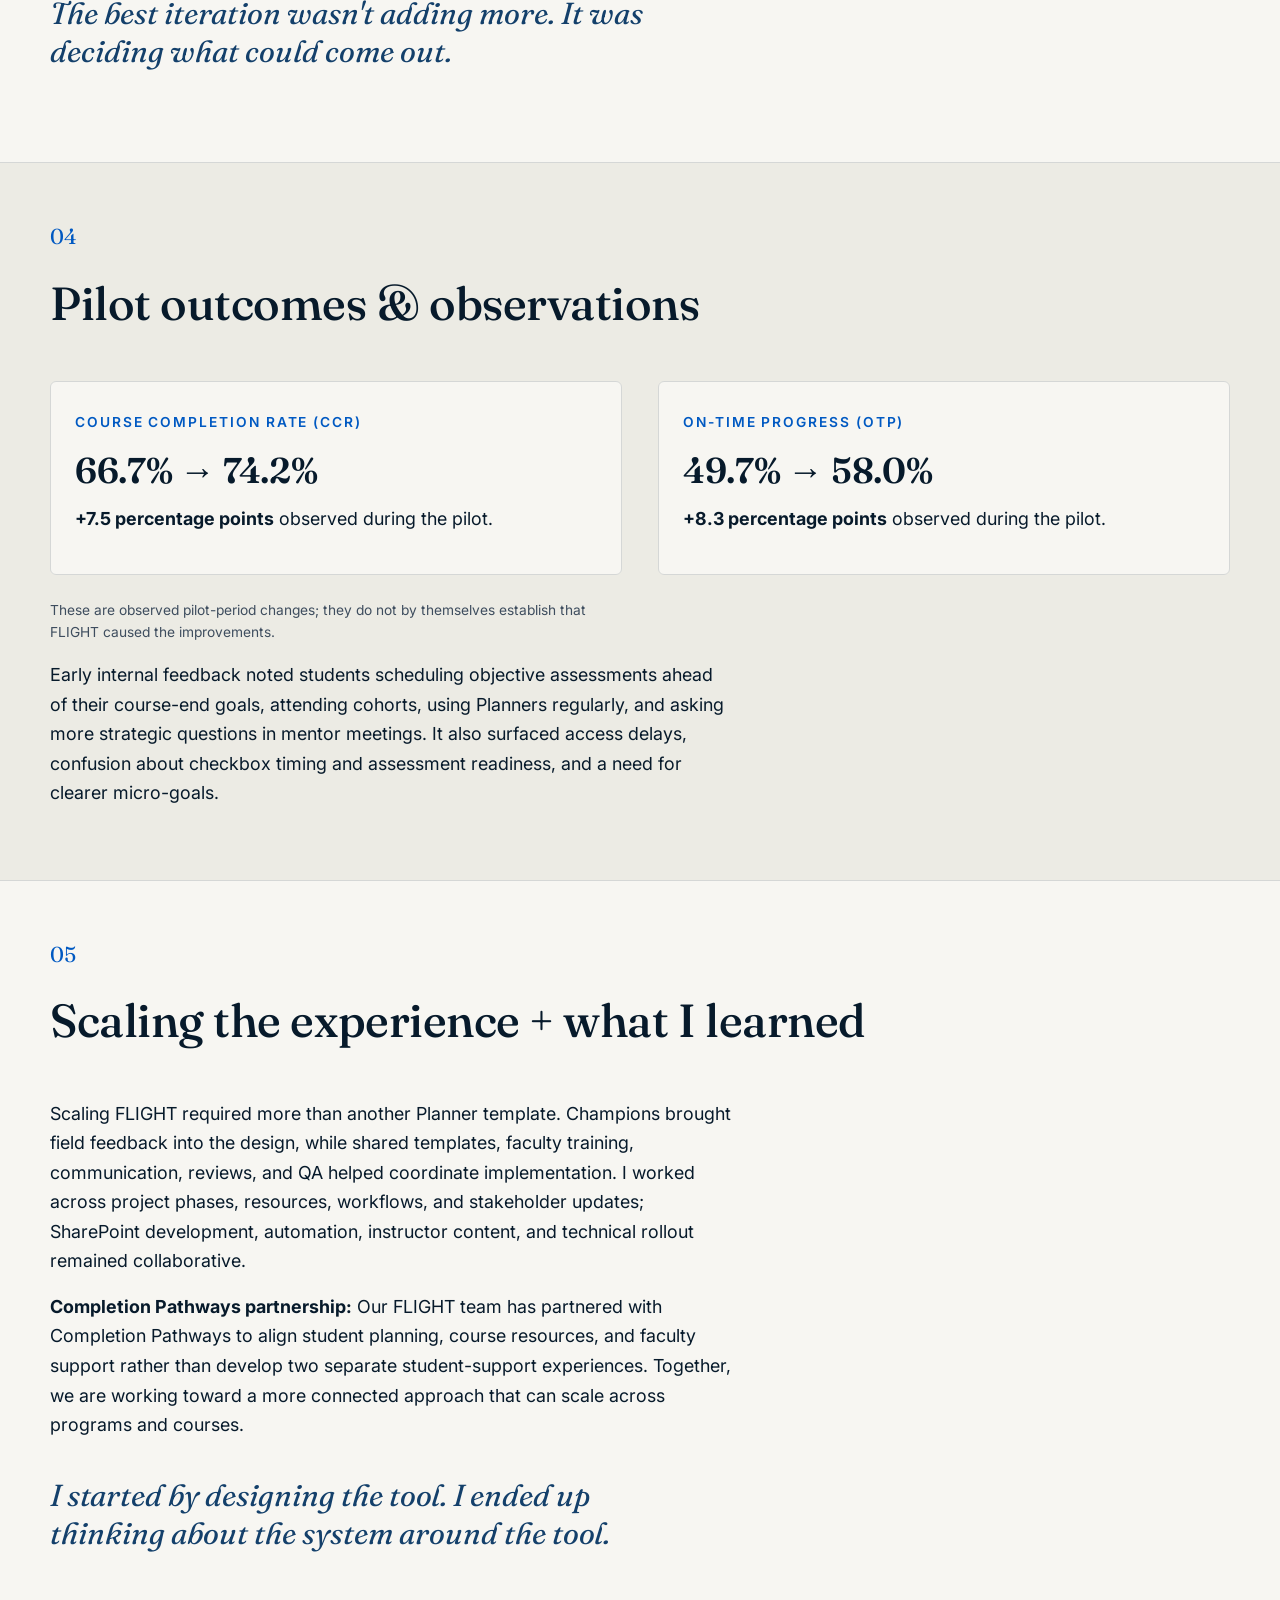
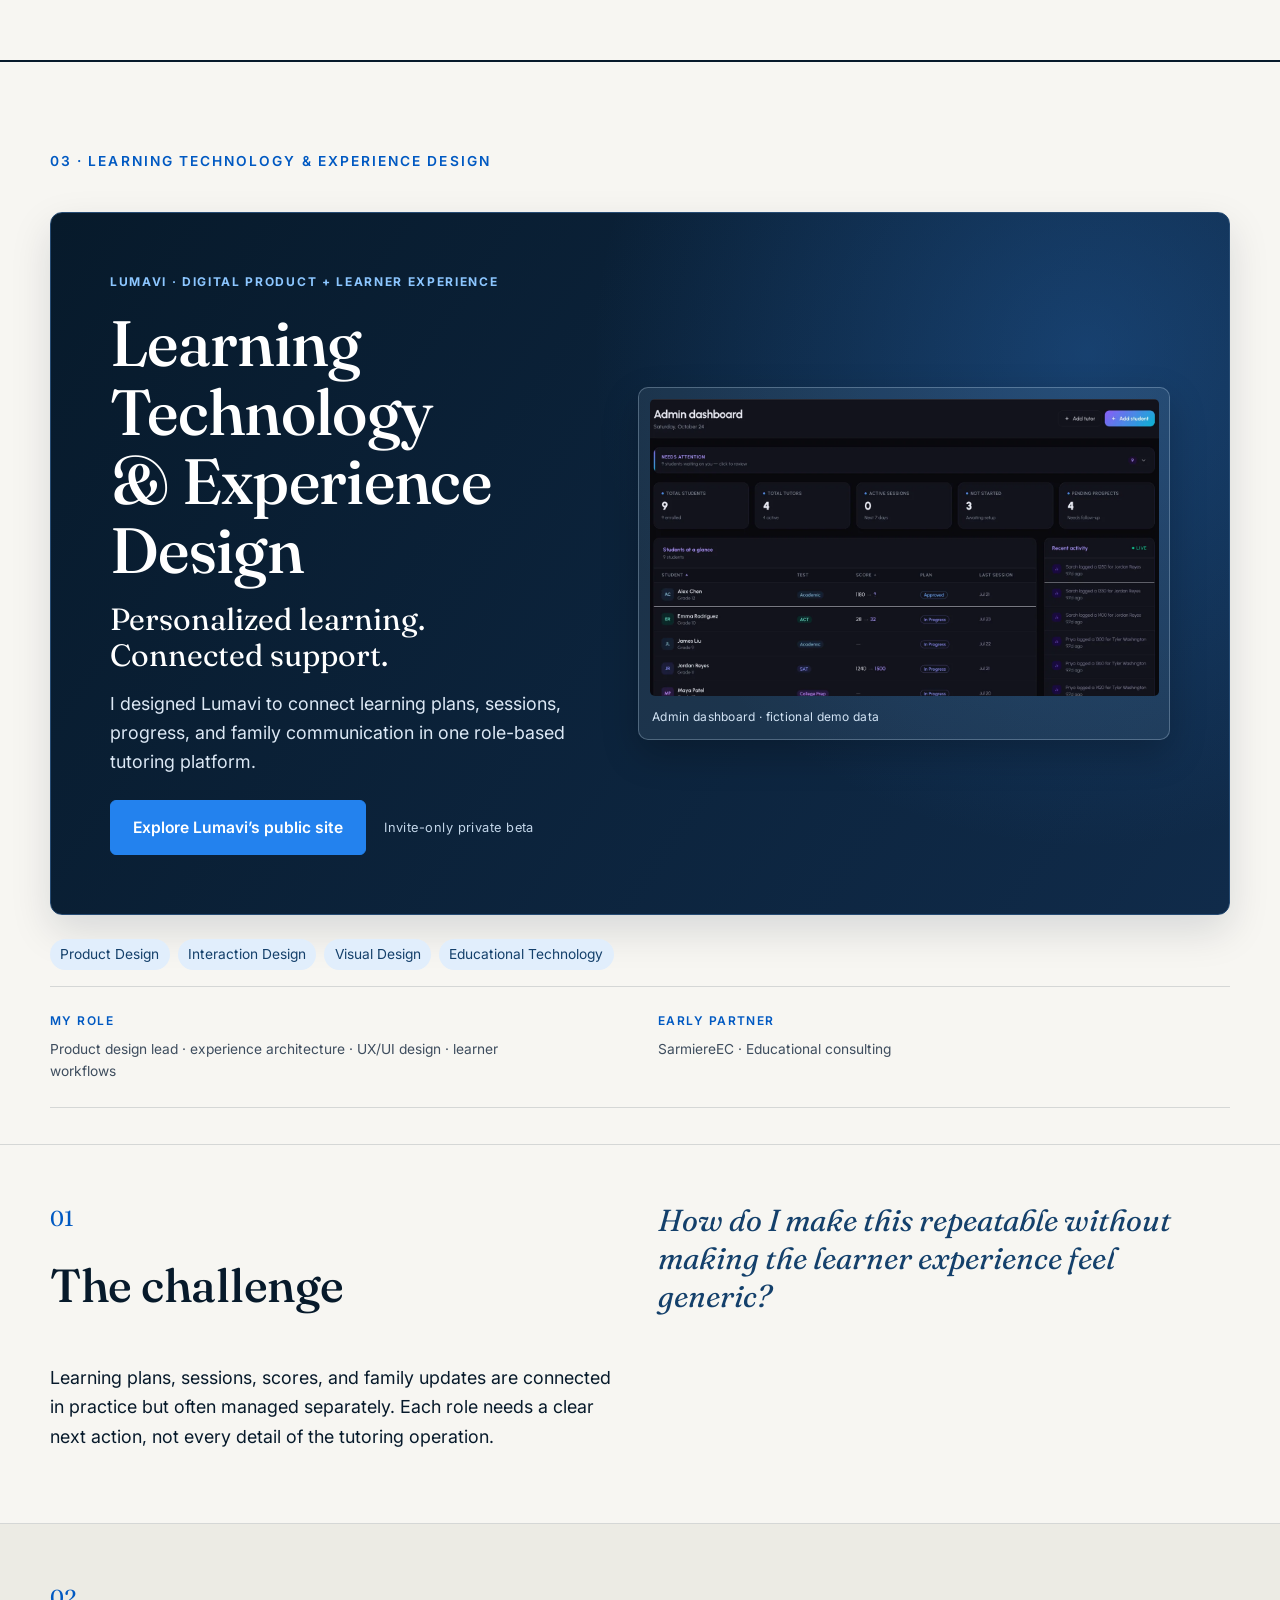
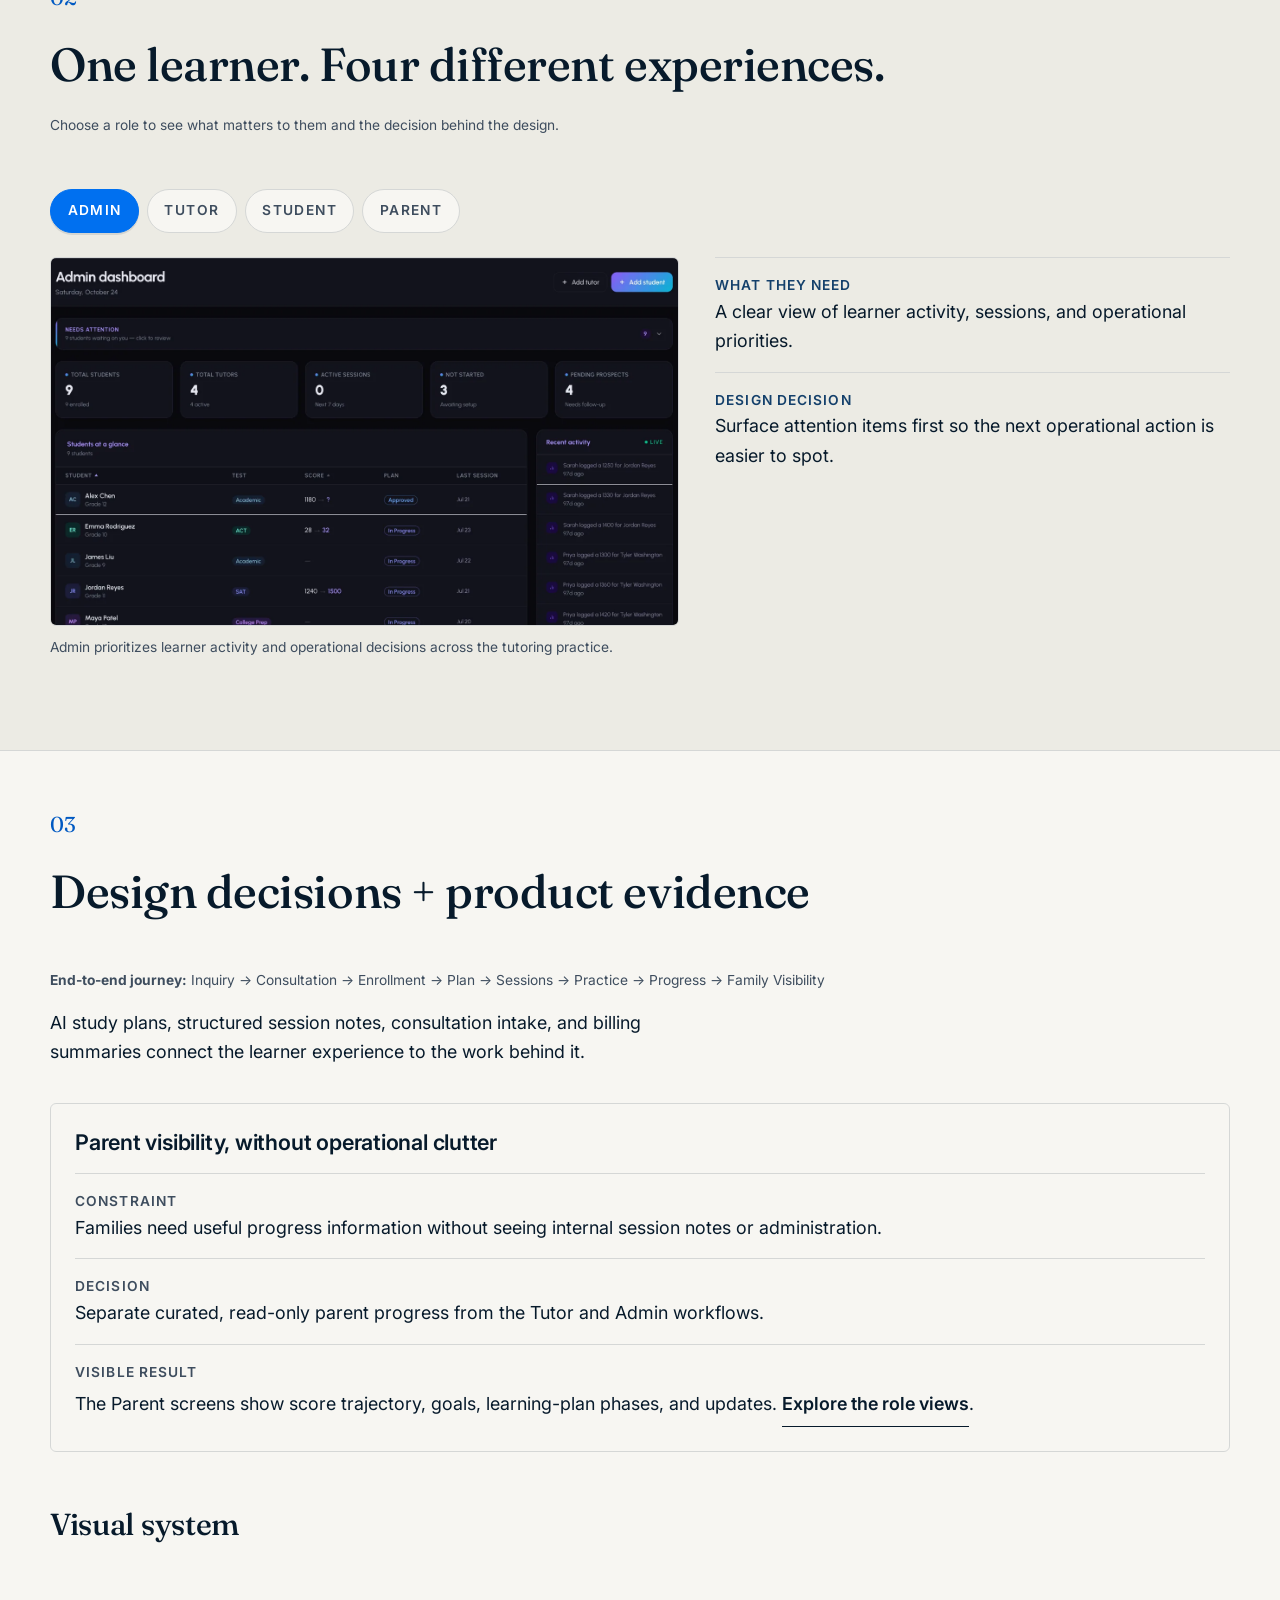
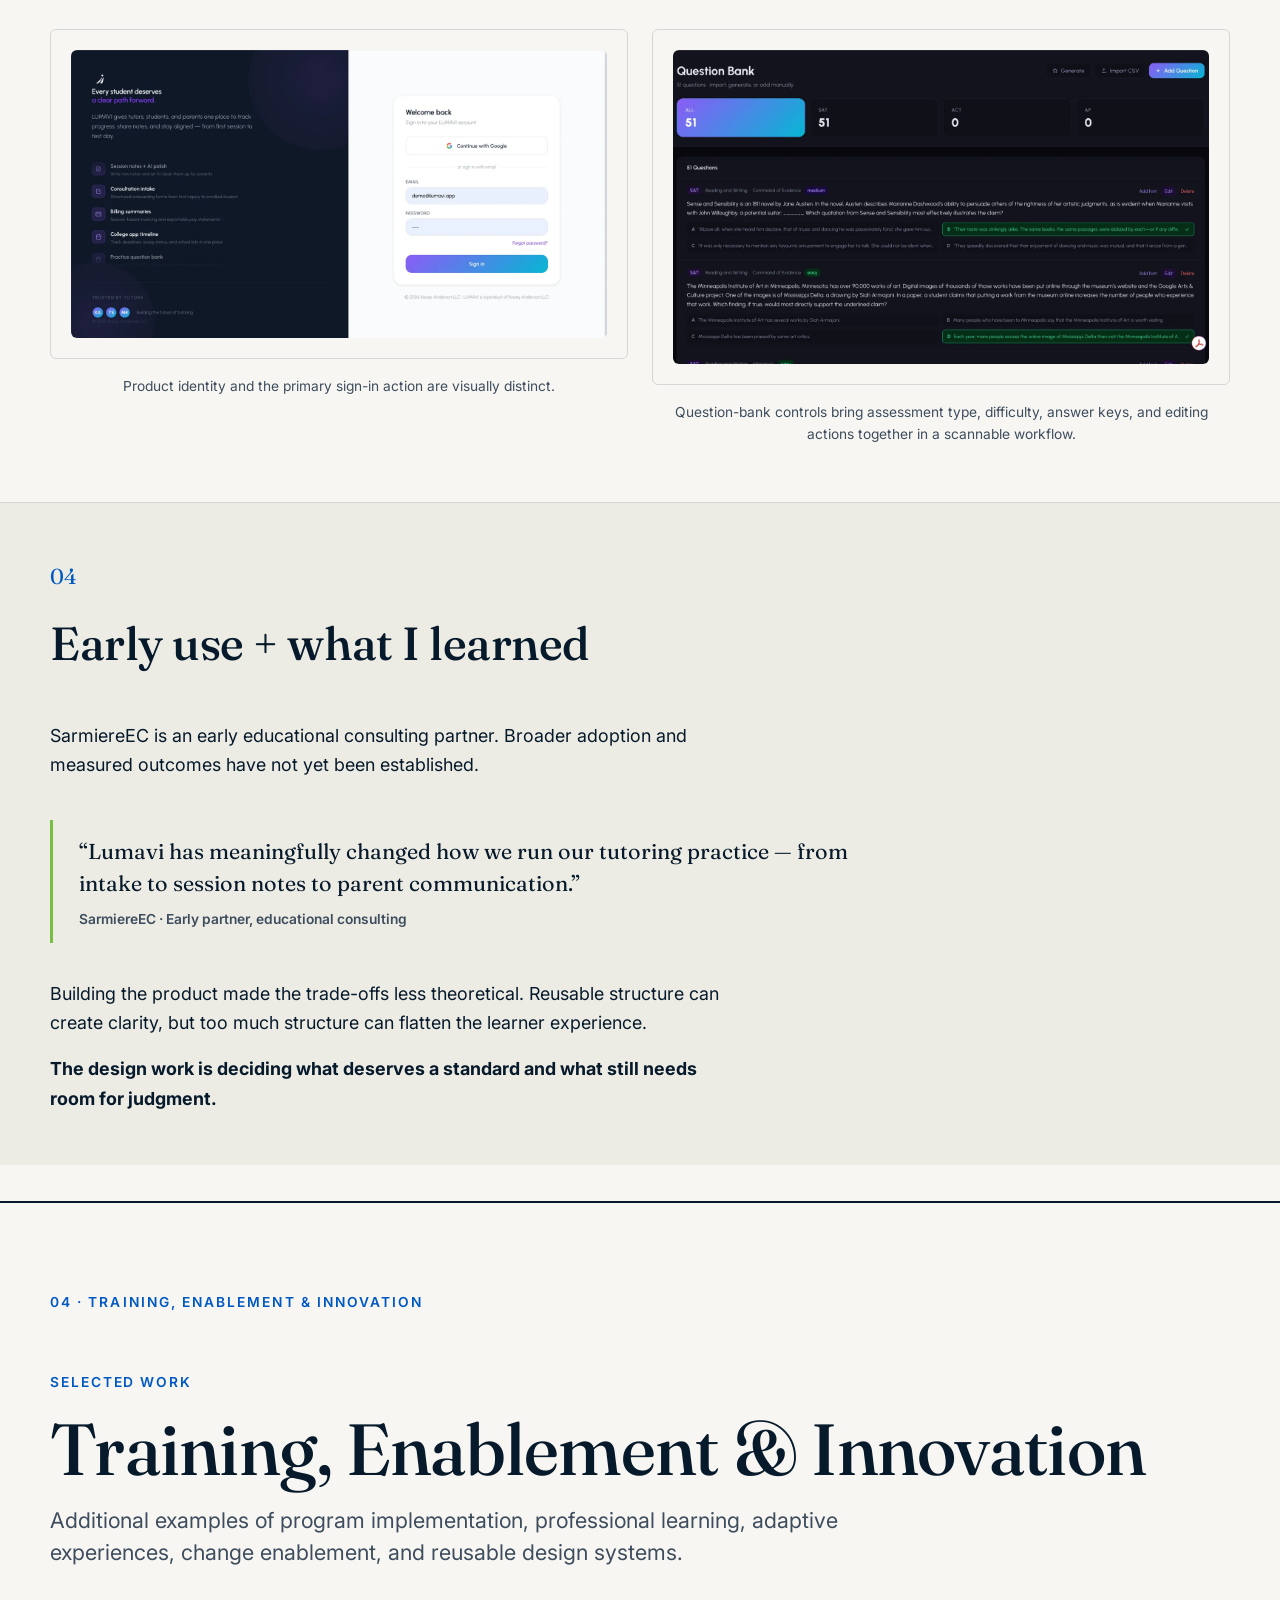
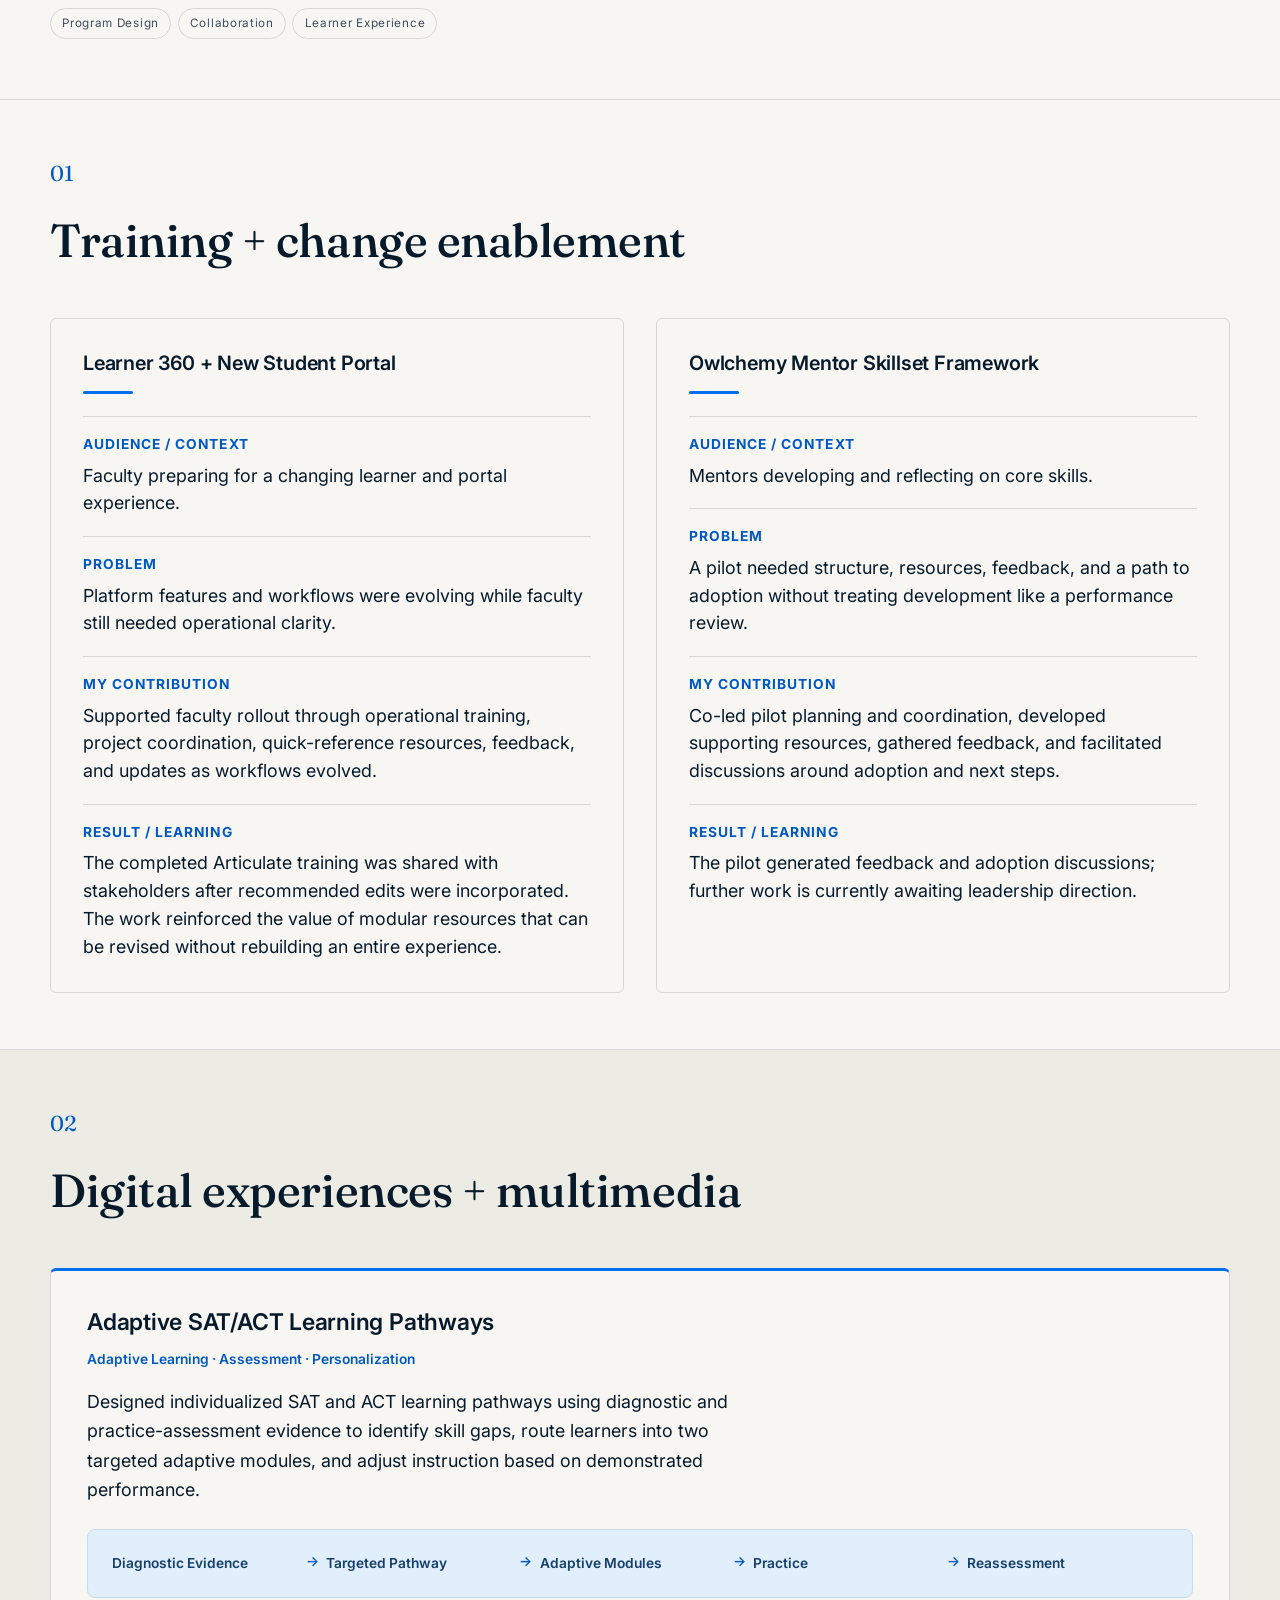
==== commit 888e6257: "Align portfolio launch scope with verified four-program concurrent experience" ====
--- a/work/index.html
+++ b/work/index.html
@@ -7,7 +7,7 @@
 </div></nav>
 <article class="portfolio-project" id="program-learning-design" aria-label="Program Launch and Training Strategy">
 <div class="project-divider"><div class="wrap"><p class="project-divider__index">01 · PROGRAM LAUNCH &amp; TRAINING STRATEGY</p></div></div>
-<section class="case-hero"><div class="wrap"><p class="eyebrow">Program Readiness · Higher Education</p><h2 class="consolidated-case-title">Program Launch &amp; Training Strategy</h2><p class="lede">Led mentor-readiness training strategy across university program launches, translating evolving requirements into reusable learning structures, verification practices, quality standards, and implementation support.</p><p class="quiet-note"><strong>Featured example:</strong> Two concurrent AI degree program launches supported by one shared development framework and program-specific training experiences.</p><div class="case-meta"><ul class="tags"><li>Program Design</li><li>Faculty Enablement</li><li>Learning Architecture</li><li>Systems Thinking</li><li>Research &amp; Evidence</li><li>Implementation</li></ul></div></div></section>
+<section class="case-hero"><div class="wrap"><p class="eyebrow">Program Readiness · Higher Education</p><h2 class="consolidated-case-title">Program Launch &amp; Training Strategy</h2><p class="lede">Led Training Pod mentor-readiness work across up to four concurrent academic program launches, translating evolving requirements into reusable learning structures, verification practices, quality standards, and coordinated implementation support.</p><p class="quiet-note"><strong>Featured example:</strong> Two concurrent AI degree program builds supported by one shared development framework and distinct, program-specific learning experiences.</p><div class="case-meta"><ul class="tags"><li>Program Design</li><li>Faculty Enablement</li><li>Learning Architecture</li><li>Systems Thinking</li><li>Research &amp; Evidence</li><li>Implementation</li></ul></div></div></section>
 <div class="wrap project-context" id="pr-role"><div class="collaboration-grid"><div><p class="collaboration-label">My Role</p><p>Training Pod mentor-readiness lead · training strategy and learning architecture · development planning · source validation and QA coordination · cross-functional implementation support</p></div><div><p class="collaboration-label">Built With</p><p>Program stakeholders · faculty / mentors · learning and publishing partners · QA and launch teams</p></div></div></div>
 
 <section class="case-section"><div class="wrap">
@@ -57,7 +57,7 @@
   <div class="case-grid case-grid--2">
     <div>
       <h3>What I led</h3>
-      <p>I lead the Training Pod's mentor-readiness work for new School of Technology program launches, from learning architecture and development planning through cross-functional coordination, review, and implementation support.</p>
+      <p>I lead the Training Pod's mentor-readiness work across as many as four concurrent School of Technology program launches, coordinating learning architecture, development planning, reviews, and cross-functional implementation support.</p>
     </div>
     <div>
       <h3>Built for reuse</h3>
